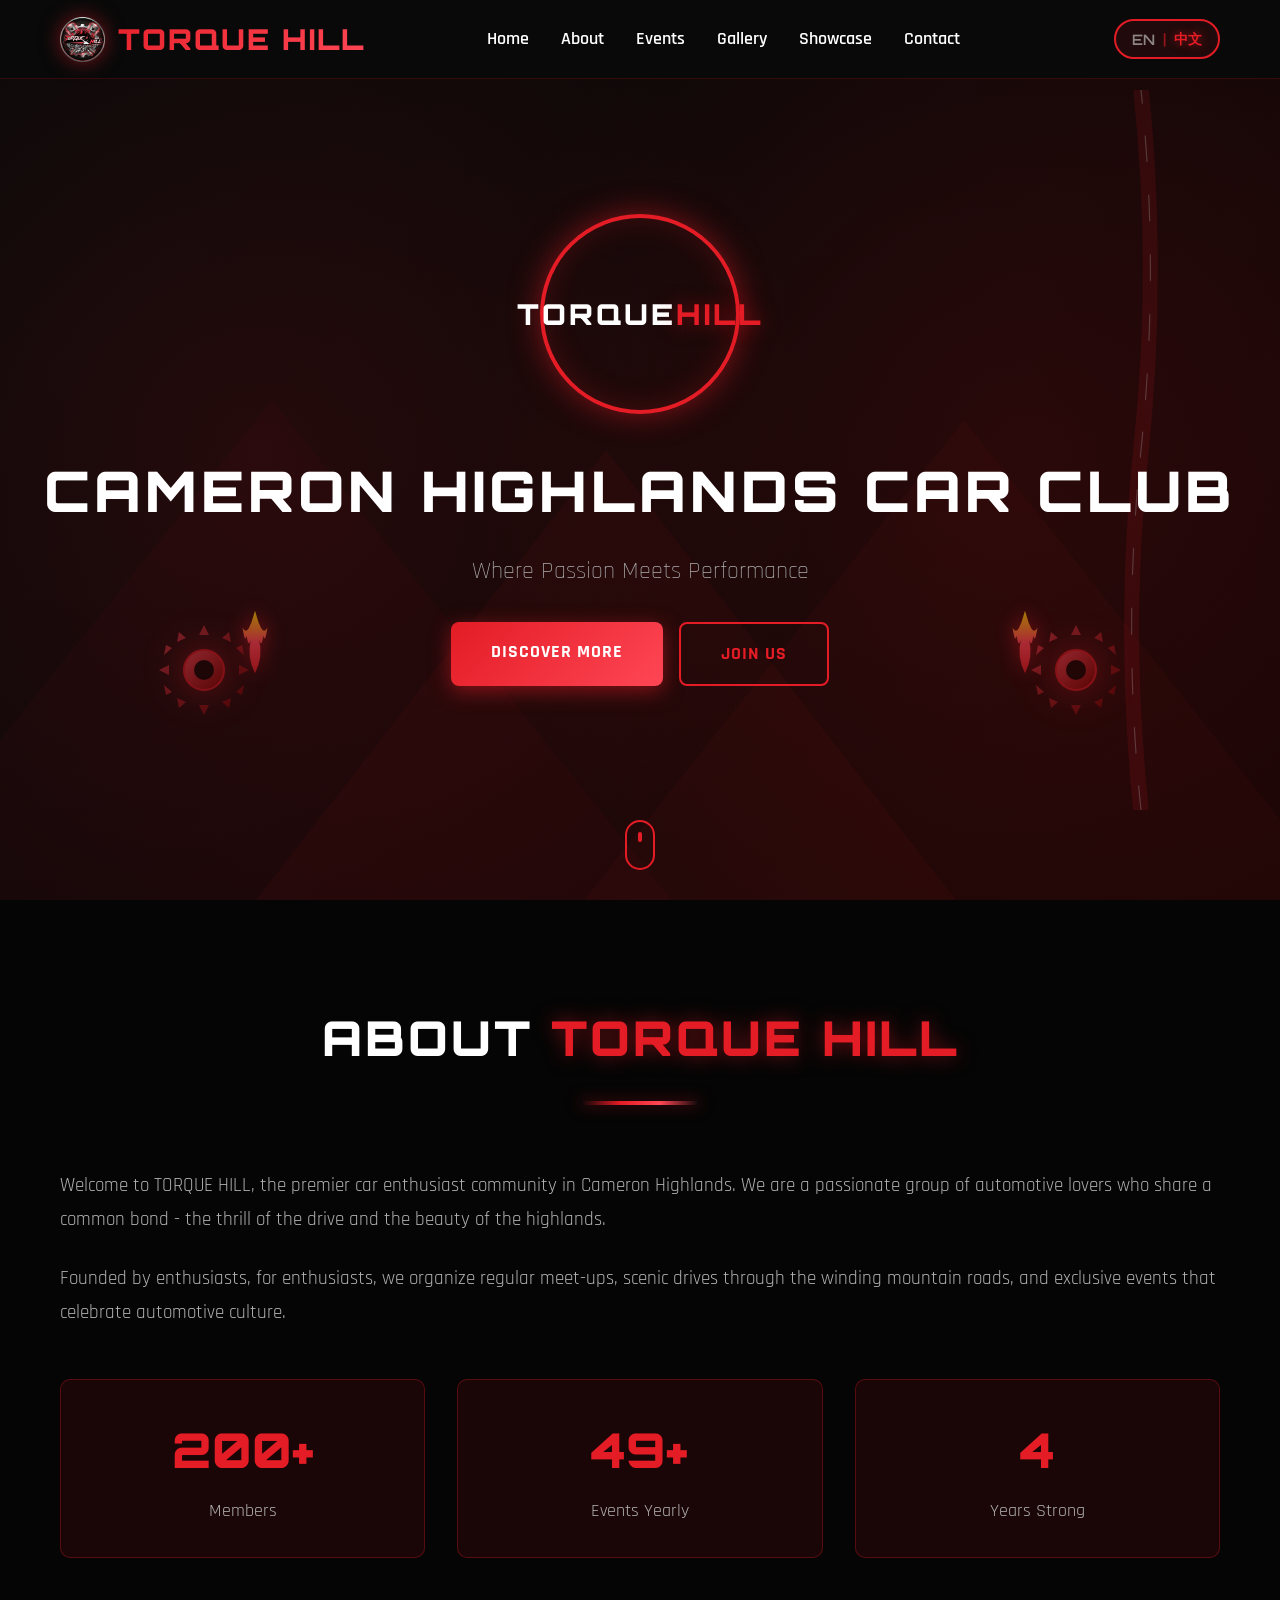
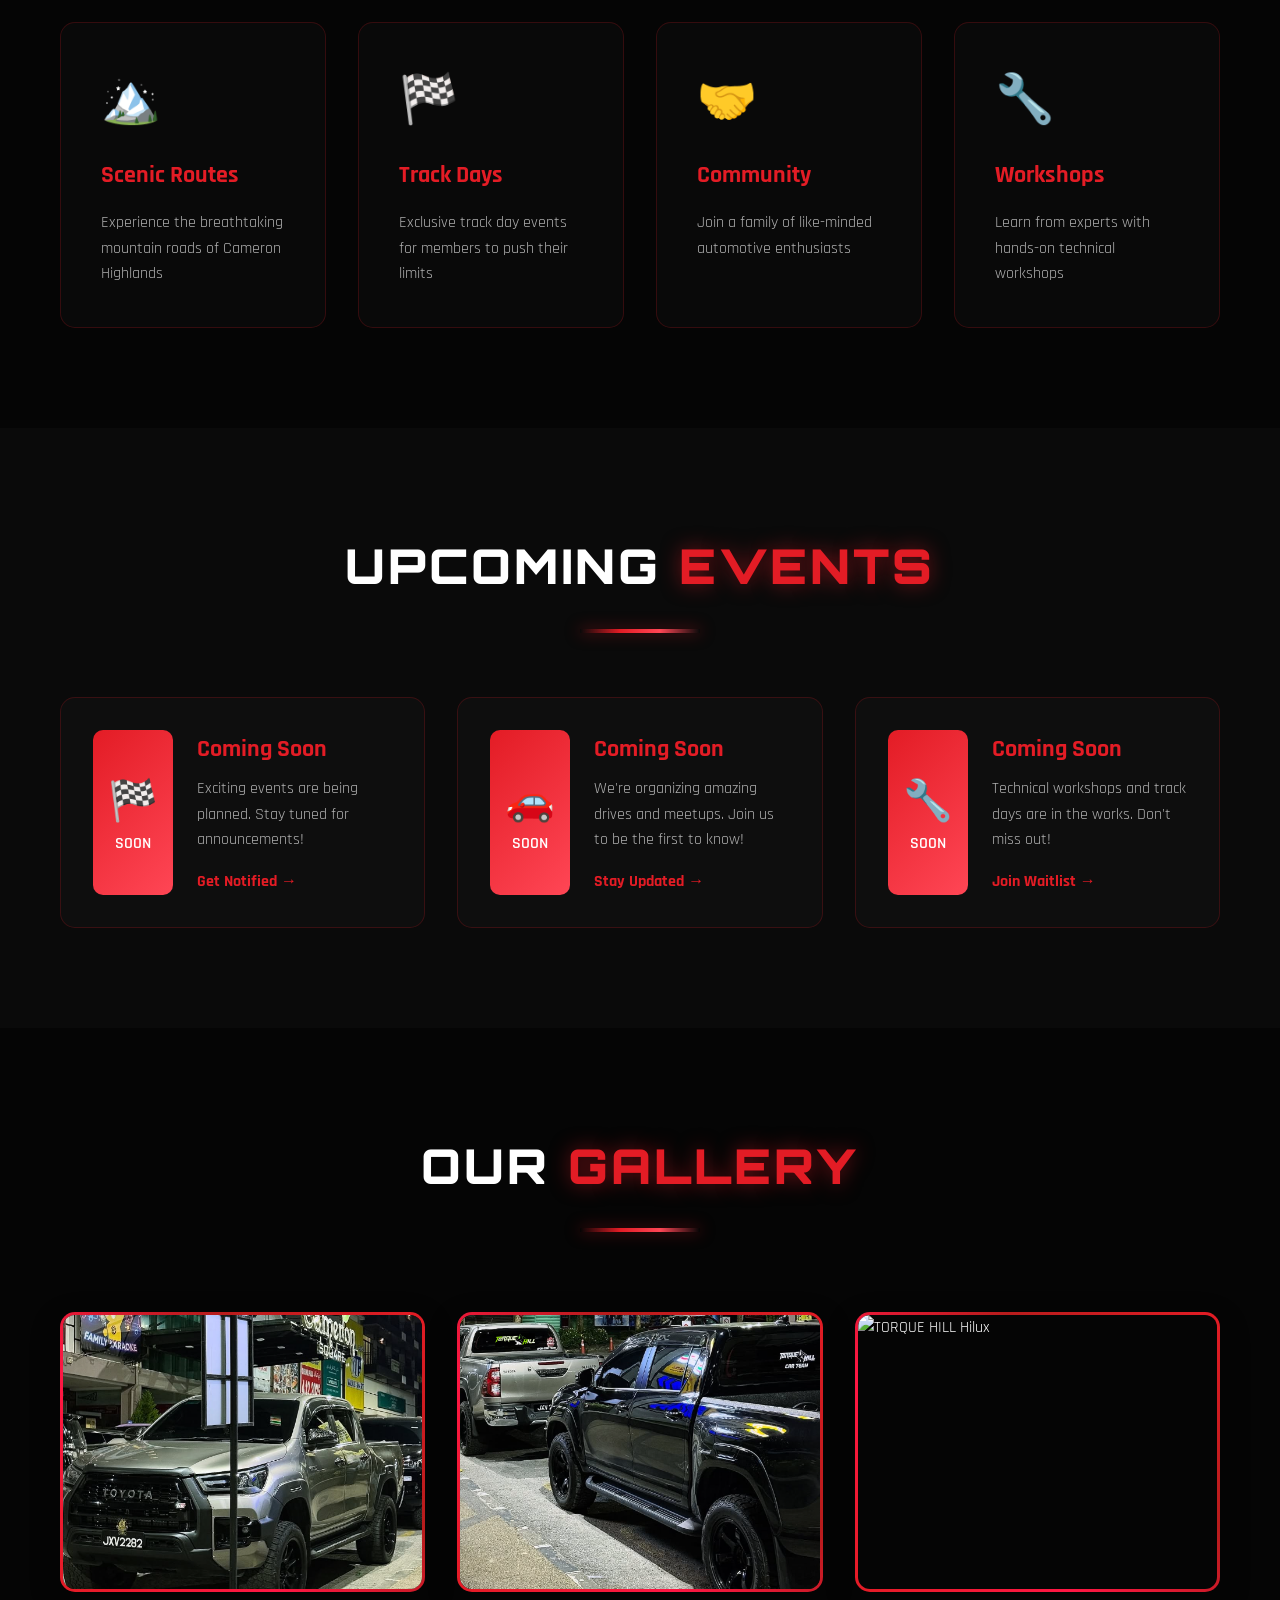
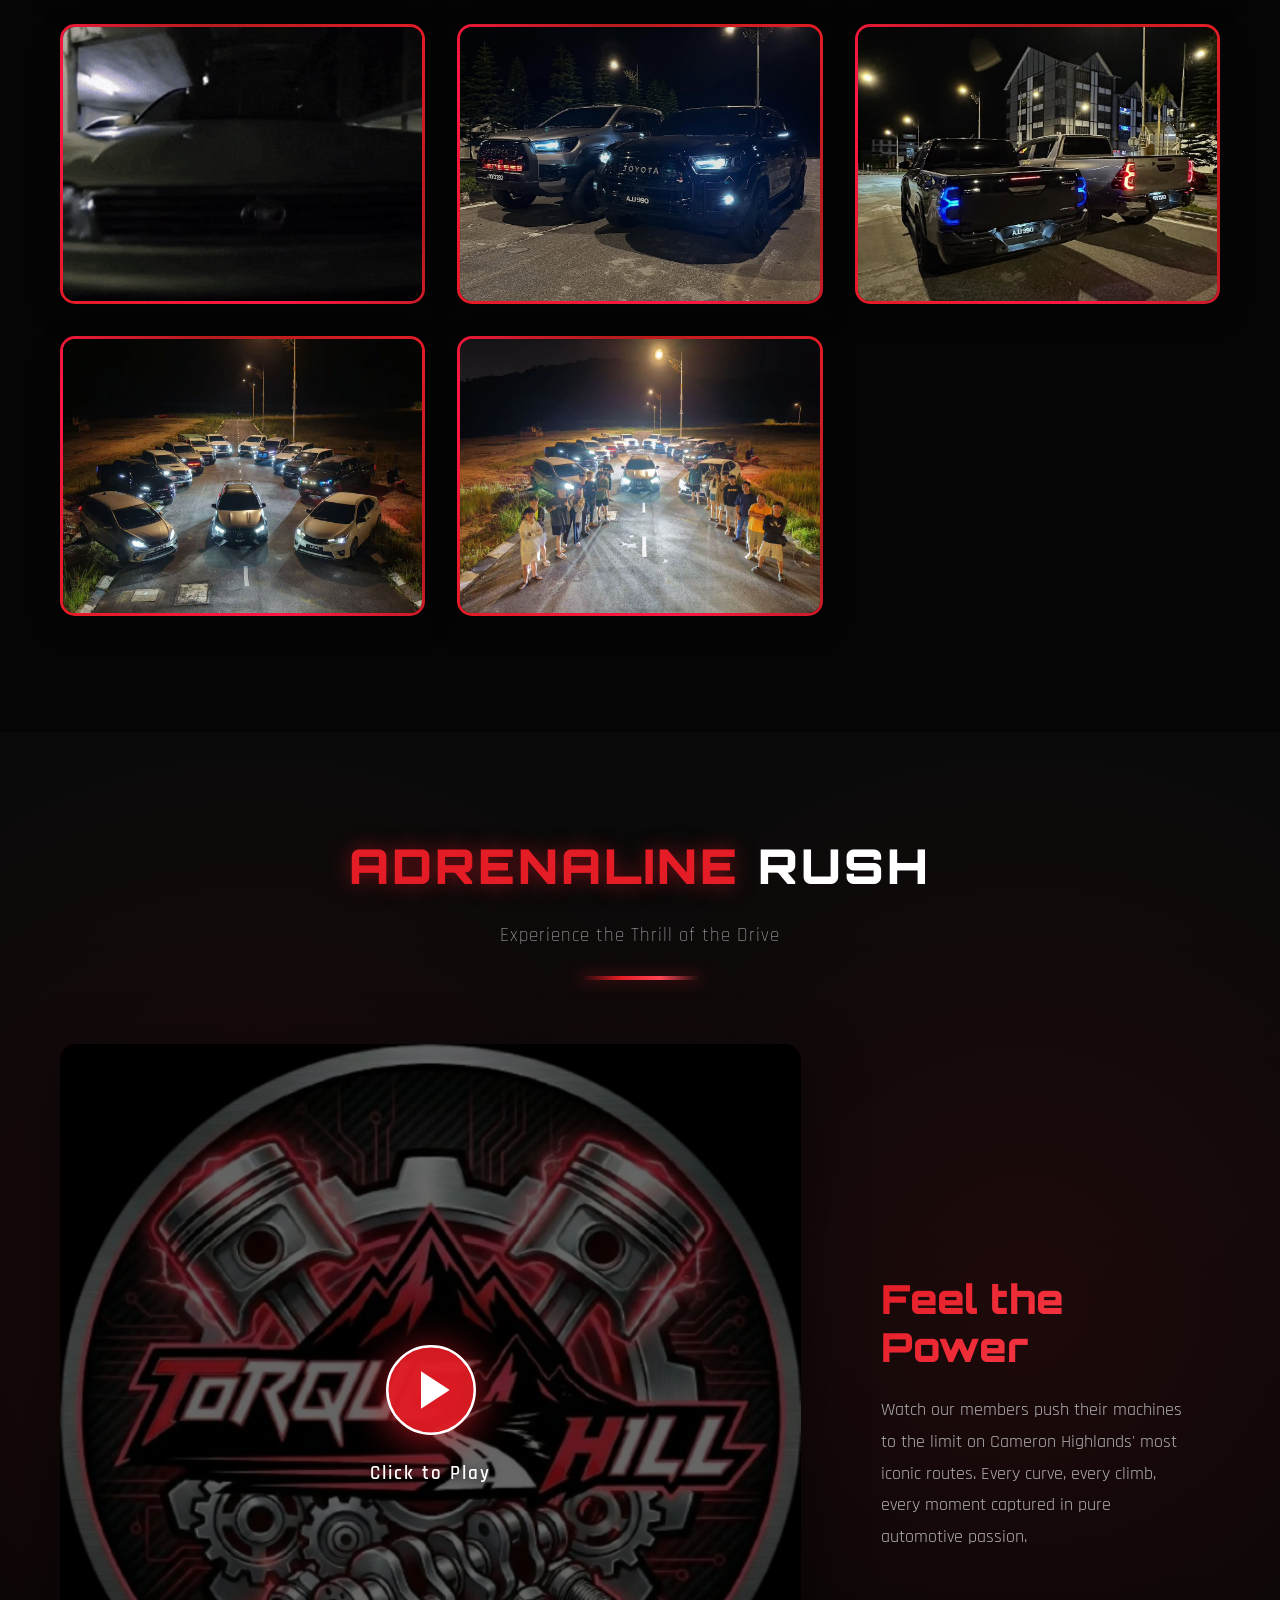
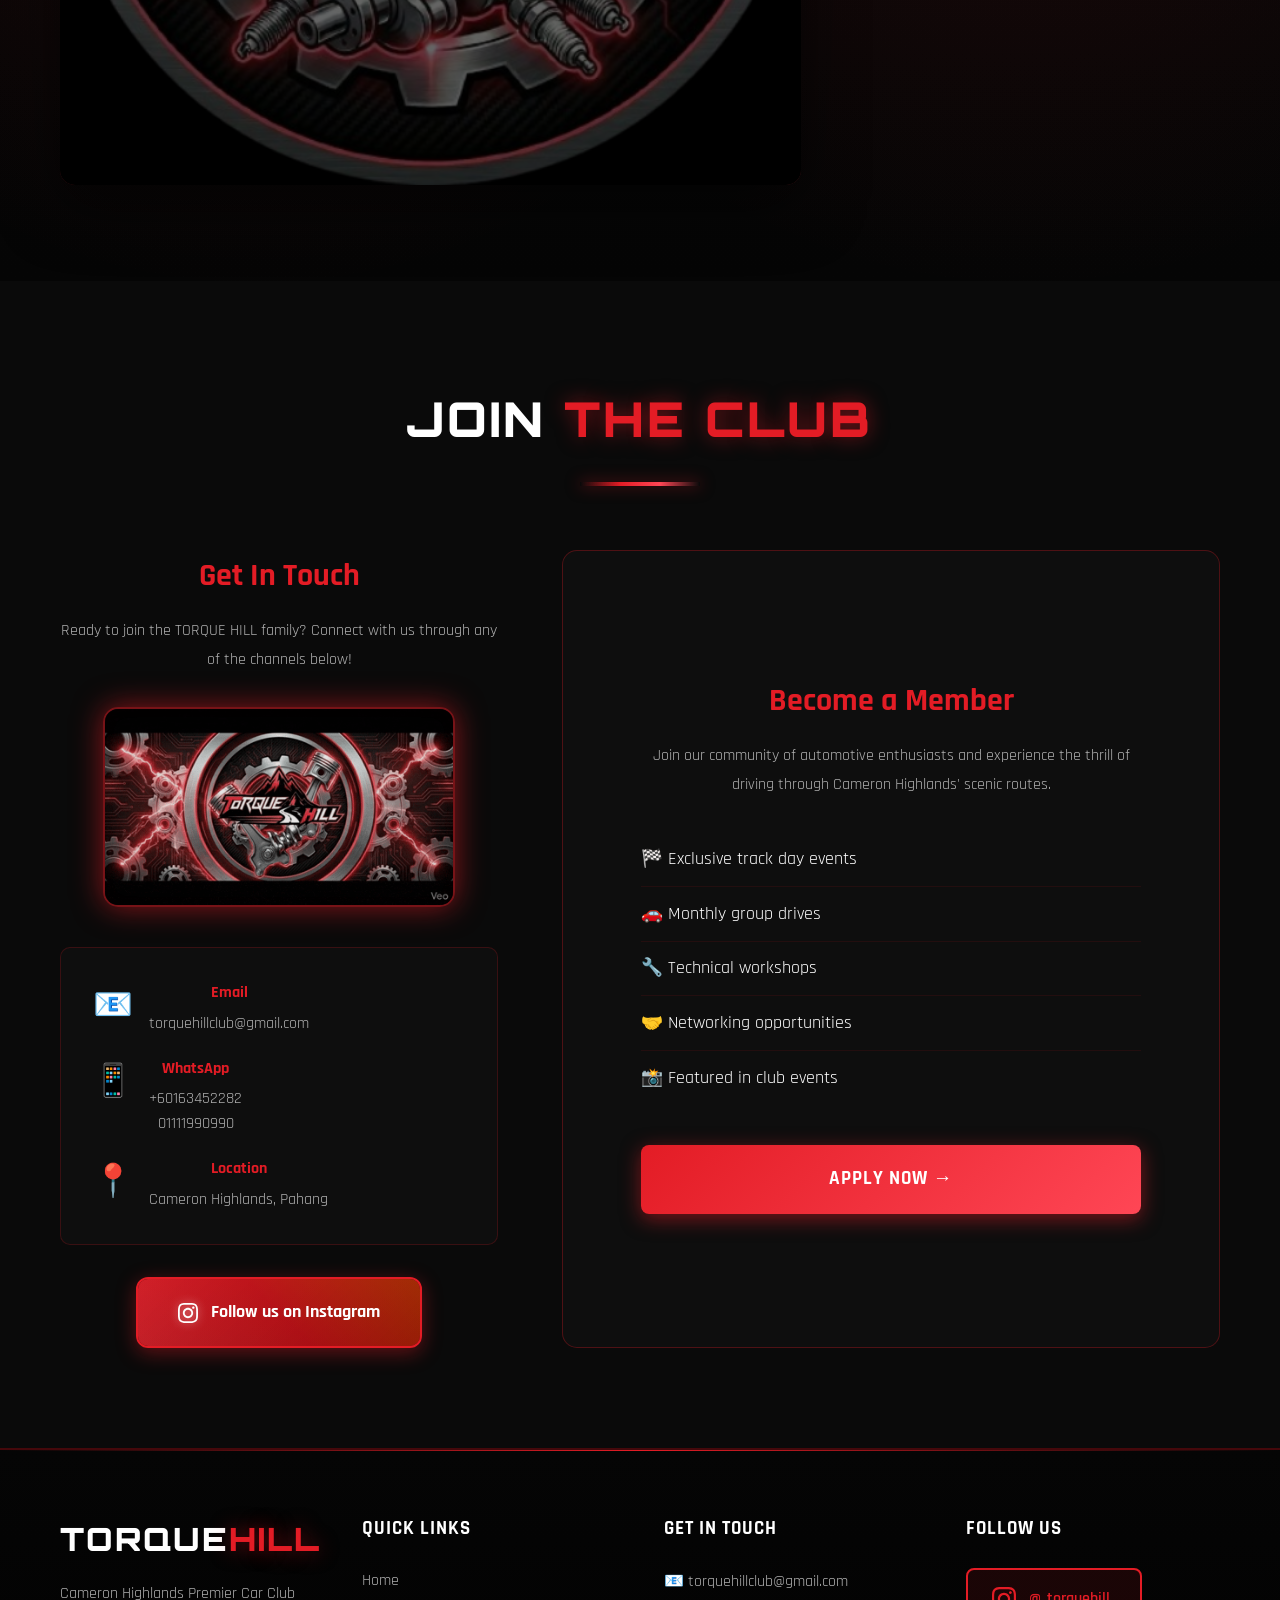
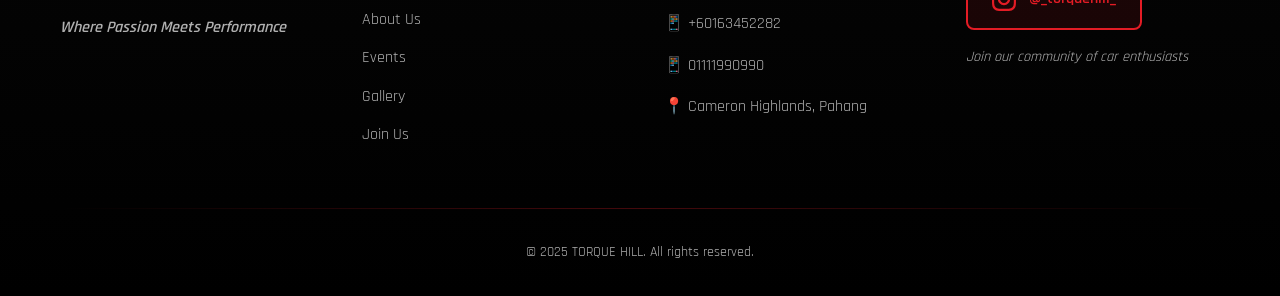
==== index.html @ 8b951102 "Add additional contact number 01111990990 to contact section and footer" ====
<!DOCTYPE html>
<html lang="en">
<head>
    <meta charset="UTF-8">
    <meta name="viewport" content="width=device-width, initial-scale=1.0">
    <title>TORQUE HILL - Cameron Highlands Car Club</title>
    <link rel="icon" type="image/svg+xml" href="favicon.svg">
    <link rel="stylesheet" href="styles.css">
    <link rel="preconnect" href="https://fonts.googleapis.com">
    <link rel="preconnect" href="https://fonts.gstatic.com" crossorigin>
    <link href="https://fonts.googleapis.com/css2?family=Orbitron:wght@400;700;900&family=Rajdhani:wght@300;400;600;700&display=swap" rel="stylesheet">
</head>
<body>
    <!-- Navigation -->
    <nav class="navbar">
        <div class="container">
            <div class="nav-brand">
                <img src="media/torque.png" alt="Torque Hill Logo" class="logo">
                <span>TORQUE HILL</span>
            </div>
            <ul class="nav-menu">
                <li><a href="#home" data-en="Home" data-zh="首页">Home</a></li>
                <li><a href="#about" data-en="About" data-zh="关于">About</a></li>
                <li><a href="#events" data-en="Events" data-zh="活动">Events</a></li>
                <li><a href="#gallery" data-en="Gallery" data-zh="画廊">Gallery</a></li>
                <li><a href="#showcase" data-en="Showcase" data-zh="展示">Showcase</a></li>
                <li><a href="#contact" data-en="Contact" data-zh="联系">Contact</a></li>
            </ul>
            <div class="nav-controls">
                <button class="language-toggle" id="langToggle" aria-label="Toggle Language">
                    <span class="lang-text">EN</span>
                    <span class="lang-separator">|</span>
                    <span class="lang-text active">中文</span>
                </button>
                <div class="hamburger">
                    <span></span>
                    <span></span>
                    <span></span>
                </div>
            </div>
        </div>
    </nav>

    <!-- Hero Section -->
    <section id="home" class="hero">
        <div class="hero-overlay"></div>
        
        <!-- Animated Mountains -->
        <div class="mountains">
            <div class="mountain mountain-1"></div>
            <div class="mountain mountain-2"></div>
            <div class="mountain mountain-3"></div>
        </div>
        
        <!-- Animated Road -->
        <div class="road-container">
            <svg class="road" viewBox="0 0 400 600" preserveAspectRatio="none">
                <path class="road-path" d="M 200 600 Q 150 450, 200 300 Q 250 150, 200 0" />
                <path class="road-line" d="M 200 600 Q 150 450, 200 300 Q 250 150, 200 0" />
            </svg>
        </div>
        
        
        <!-- Gear Animations - Realistic -->
        <div class="gear-left">
            <svg class="gear-svg" viewBox="0 0 100 100" xmlns="http://www.w3.org/2000/svg">
                <defs>
                    <linearGradient id="gearGrad" x1="0%" y1="0%" x2="100%" y2="100%">
                        <stop offset="0%" style="stop-color:#ff4655"/>
                        <stop offset="100%" style="stop-color:#8b0000"/>
                    </linearGradient>
                </defs>
                <g class="gear-rotate">
                    <!-- Gear teeth -->
                    <path d="M50,5 L55,15 L45,15 Z M75,12 L77,22 L68,18 Z M88,25 L90,35 L82,28 Z 
                             M95,50 L85,55 L85,45 Z M88,75 L82,72 L90,65 Z M75,88 L68,82 L77,78 Z 
                             M50,95 L45,85 L55,85 Z M25,88 L23,78 L32,82 Z M12,75 L10,65 L18,72 Z 
                             M5,50 L15,45 L15,55 Z M12,25 L18,28 L10,35 Z M25,12 L32,18 L23,22 Z" 
                          fill="url(#gearGrad)" opacity="0.8"/>
                    <!-- Center circle -->
                    <circle cx="50" cy="50" r="20" fill="url(#gearGrad)" stroke="#e31c25" stroke-width="2"/>
                    <circle cx="50" cy="50" r="10" fill="#1a0505"/>
                </g>
            </svg>
        </div>
        <div class="gear-right">
            <svg class="gear-svg" viewBox="0 0 100 100" xmlns="http://www.w3.org/2000/svg">
                <g class="gear-rotate-reverse">
                    <path d="M50,5 L55,15 L45,15 Z M75,12 L77,22 L68,18 Z M88,25 L90,35 L82,28 Z 
                             M95,50 L85,55 L85,45 Z M88,75 L82,72 L90,65 Z M75,88 L68,82 L77,78 Z 
                             M50,95 L45,85 L55,85 Z M25,88 L23,78 L32,82 Z M12,75 L10,65 L18,72 Z 
                             M5,50 L15,45 L15,55 Z M12,25 L18,28 L10,35 Z M25,12 L32,18 L23,22 Z" 
                          fill="url(#gearGrad)" opacity="0.8"/>
                    <circle cx="50" cy="50" r="20" fill="url(#gearGrad)" stroke="#e31c25" stroke-width="2"/>
                    <circle cx="50" cy="50" r="10" fill="#1a0505"/>
                </g>
            </svg>
        </div>
        
        <!-- Exhaust Flames -->
        <div class="exhaust-left">
            <svg class="flame-svg" viewBox="0 0 60 80" xmlns="http://www.w3.org/2000/svg">
                <defs>
                    <linearGradient id="flameGrad" x1="0%" y1="100%" x2="0%" y2="0%">
                        <stop offset="0%" style="stop-color:#e31c25"/>
                        <stop offset="50%" style="stop-color:#ff4655"/>
                        <stop offset="100%" style="stop-color:#ffd700"/>
                    </linearGradient>
                </defs>
                <path class="flame" d="M30,80 Q20,60 25,40 Q22,50 20,35 Q18,45 15,25 Q20,35 25,20 Q23,28 30,5 
                         Q37,28 35,20 Q40,35 45,25 Q42,45 40,35 Q38,50 35,40 Q40,60 30,80 Z" 
                      fill="url(#flameGrad)" opacity="0.8" filter="url(#glow)"/>
            </svg>
        </div>
        <div class="exhaust-right">
            <svg class="flame-svg" viewBox="0 0 60 80" xmlns="http://www.w3.org/2000/svg">
                <path class="flame" d="M30,80 Q20,60 25,40 Q22,50 20,35 Q18,45 15,25 Q20,35 25,20 Q23,28 30,5 
                         Q37,28 35,20 Q40,35 45,25 Q42,45 40,35 Q38,50 35,40 Q40,60 30,80 Z" 
                      fill="url(#flameGrad)" opacity="0.8" filter="url(#glow)"/>
            </svg>
        </div>
        
        <div class="hero-content">
            <div class="hero-logo">
                <div class="logo-circle">
                    <div class="logo-text">TORQUE<span class="highlight">HILL</span></div>
                </div>
            </div>
            <h1 class="hero-title" data-en="Cameron Highlands Car Club" data-zh="金马仑高原汽车俱乐部">Cameron Highlands Car Club</h1>
            <p class="hero-subtitle" data-en="Where Passion Meets Performance" data-zh="激情与性能的完美结合">Where Passion Meets Performance</p>
            <div class="hero-buttons">
                <a href="#about" class="btn btn-primary" data-en="Discover More" data-zh="了解更多">Discover More</a>
                <a href="https://docs.google.com/forms/d/e/1FAIpQLScpekSsdllzJqrwIO35U0nBePTTWSd5483W23tGuI9l2rQrhQ/viewform?usp=dialog" target="_blank" class="btn btn-secondary" data-en="Join Us" data-zh="加入我们">Join Us</a>
            </div>
        </div>
        <div class="scroll-indicator">
            <div class="mouse"></div>
        </div>
    </section>

    <!-- About Section -->
    <section id="about" class="about">
        <div class="container">
            <div class="section-header">
                <h2 class="section-title" data-en="About TORQUE HILL" data-zh="关于 TORQUE HILL"><span data-en="About " data-zh="关于 ">About </span><span class="highlight">TORQUE HILL</span></h2>
                <div class="title-underline"></div>
            </div>
            <div class="about-content">
                <div class="about-text">
                    <p data-en="Welcome to TORQUE HILL, the premier car enthusiast community in Cameron Highlands. We are a passionate group of automotive lovers who share a common bond - the thrill of the drive and the beauty of the highlands." data-zh="欢迎来到 TORQUE HILL，金马仑高原首屈一指的汽车爱好者社区。我们是一群充满热情的汽车爱好者，共同的纽带是驾驶的刺激和高原的美丽。">Welcome to TORQUE HILL, the premier car enthusiast community in Cameron Highlands. We are a passionate group of automotive lovers who share a common bond - the thrill of the drive and the beauty of the highlands.</p>
                    <p data-en="Founded by enthusiasts, for enthusiasts, we organize regular meet-ups, scenic drives through the winding mountain roads, and exclusive events that celebrate automotive culture." data-zh="由爱好者创立，为爱好者服务，我们定期组织聚会、风景优美的山路驾驶，以及庆祝汽车文化的独家活动。">Founded by enthusiasts, for enthusiasts, we organize regular meet-ups, scenic drives through the winding mountain roads, and exclusive events that celebrate automotive culture.</p>
                    <div class="stats">
                        <div class="stat-item">
                            <div class="stat-number">200+</div>
                            <div class="stat-label" data-en="Members" data-zh="会员">Members</div>
                        </div>
                        <div class="stat-item">
                            <div class="stat-number">50+</div>
                            <div class="stat-label" data-en="Events Yearly" data-zh="年度活动">Events Yearly</div>
                        </div>
                        <div class="stat-item">
                            <div class="stat-number">5</div>
                            <div class="stat-label" data-en="Years Strong" data-zh="五年辉煌">Years Strong</div>
                        </div>
                    </div>
                </div>
                <div class="about-features">
                    <div class="feature-card">
                        <div class="feature-icon">🏔️</div>
                        <h3 data-en="Scenic Routes" data-zh="风景路线">Scenic Routes</h3>
                        <p data-en="Experience the breathtaking mountain roads of Cameron Highlands" data-zh="体验金马仑高原令人惊叹的山路">Experience the breathtaking mountain roads of Cameron Highlands</p>
                    </div>
                    <div class="feature-card">
                        <div class="feature-icon">🏁</div>
                        <h3 data-en="Track Days" data-zh="赛道日">Track Days</h3>
                        <p data-en="Exclusive track day events for members to push their limits" data-zh="会员专属赛道日活动，挑战极限">Exclusive track day events for members to push their limits</p>
                    </div>
                    <div class="feature-card">
                        <div class="feature-icon">🤝</div>
                        <h3 data-en="Community" data-zh="社区">Community</h3>
                        <p data-en="Join a family of like-minded automotive enthusiasts" data-zh="加入志同道合的汽车爱好者大家庭">Join a family of like-minded automotive enthusiasts</p>
                    </div>
                    <div class="feature-card">
                        <div class="feature-icon">🔧</div>
                        <h3 data-en="Workshops" data-zh="工作坊">Workshops</h3>
                        <p data-en="Learn from experts with hands-on technical workshops" data-zh="向专家学习，参加实践技术工作坊">Learn from experts with hands-on technical workshops</p>
                    </div>
                </div>
            </div>
        </div>
    </section>

    <!-- Events Section -->
    <section id="events" class="events">
        <div class="container">
            <div class="section-header">
                <h2 class="section-title" data-en="Upcoming Events" data-zh="即将举办的活动"><span data-en="Upcoming " data-zh="即将举办的">Upcoming </span><span class="highlight" data-en="Events" data-zh="活动">Events</span></h2>
                <div class="title-underline"></div>
            </div>
            <div class="events-grid">
                <div class="event-card">
                    <div class="event-date">
                        <span class="date-day">🏁</span>
                        <span class="date-month" data-en="SOON" data-zh="即将">SOON</span>
                    </div>
                    <div class="event-content">
                        <h3 data-en="Coming Soon" data-zh="即将推出">Coming Soon</h3>
                        <p data-en="Exciting events are being planned. Stay tuned for announcements!" data-zh="精彩活动正在策划中。敬请期待公告！">Exciting events are being planned. Stay tuned for announcements!</p>
                        <a href="#contact" class="event-link" data-en="Get Notified →" data-zh="获取通知 →">Get Notified →</a>
                    </div>
                </div>
                <div class="event-card">
                    <div class="event-date">
                        <span class="date-day">🚗</span>
                        <span class="date-month" data-en="SOON" data-zh="即将">SOON</span>
                    </div>
                    <div class="event-content">
                        <h3 data-en="Coming Soon" data-zh="即将推出">Coming Soon</h3>
                        <p data-en="We're organizing amazing drives and meetups. Join us to be the first to know!" data-zh="我们正在组织精彩的驾驶和聚会活动。加入我们，第一时间了解！">We're organizing amazing drives and meetups. Join us to be the first to know!</p>
                        <a href="#contact" class="event-link" data-en="Stay Updated →" data-zh="保持更新 →">Stay Updated →</a>
                    </div>
                </div>
                <div class="event-card">
                    <div class="event-date">
                        <span class="date-day">🔧</span>
                        <span class="date-month" data-en="SOON" data-zh="即将">SOON</span>
                    </div>
                    <div class="event-content">
                        <h3 data-en="Coming Soon" data-zh="即将推出">Coming Soon</h3>
                        <p data-en="Technical workshops and track days are in the works. Don't miss out!" data-zh="技术工作坊和赛道日活动正在筹备中。不要错过！">Technical workshops and track days are in the works. Don't miss out!</p>
                        <a href="#contact" class="event-link" data-en="Join Waitlist →" data-zh="加入等候名单 →">Join Waitlist →</a>
                    </div>
                </div>
            </div>
        </div>
    </section>

    <!-- Gallery Section -->
    <section id="gallery" class="gallery">
        <div class="container">
            <div class="section-header">
                <h2 class="section-title" data-en="Our Gallery" data-zh="我们的画廊"><span data-en="Our " data-zh="我们的">Our </span><span class="highlight" data-en="Gallery" data-zh="画廊">Gallery</span></h2>
                <div class="title-underline"></div>
            </div>
            <div class="gallery-grid">
                <div class="gallery-item">
                    <img src="media/2.png" alt="TORQUE HILL Group Drive" class="gallery-image">
                </div>
                <div class="gallery-item">
                    <img src="media/3.png" alt="TORQUE HILL Track Day" class="gallery-image">
                </div>
                <div class="gallery-item">
                    <img src="media/hilux.gif" alt="TORQUE HILL Hilux" class="gallery-image">
                </div>
                <div class="gallery-item">
                    <img src="media/ae101.gif" alt="TORQUE HILL AE101" class="gallery-image">
                </div>
                <div class="gallery-item">
                    <img src="media/4.jpg" alt="TORQUE HILL Car Meet" class="gallery-image">
                </div>
                <div class="gallery-item">
                    <img src="media/5.jpg" alt="TORQUE HILL Drive" class="gallery-image">
                </div>
                <div class="gallery-item">
                    <img src="media/10.jpeg" alt="TORQUE HILL Event" class="gallery-image">
                </div>
                <div class="gallery-item">
                    <img src="media/11.jpeg" alt="TORQUE HILL Gathering" class="gallery-image">
                </div>
            </div>
        </div>
    </section>

    <!-- Video Showcase Section -->
    <section id="showcase" class="video-showcase">
        <div class="container">
            <div class="section-header">
                <h2 class="section-title" data-en="Adrenaline Rush" data-zh="肾上腺素飙升"><span class="highlight" data-en="Adrenaline " data-zh="肾上腺素">Adrenaline </span><span data-en="Rush" data-zh="飙升">Rush</span></h2>
                <p class="section-subtitle" data-en="Experience the Thrill of the Drive" data-zh="体验驾驶的刺激">Experience the Thrill of the Drive</p>
                <div class="title-underline"></div>
            </div>
            <div class="video-container">
                <div class="video-wrapper">
                    <video id="showcaseVideo" class="showcase-video" poster="media/torque.png">
                        <source src="media/video.mp4" type="video/mp4">
                        <p data-en="Your browser does not support the video tag." data-zh="您的浏览器不支持视频标签。">Your browser does not support the video tag.</p>
                    </video>
                    <div class="video-overlay" id="videoOverlay">
                        <button class="play-button" id="playButton" aria-label="Play video">
                            <svg class="play-icon" viewBox="0 0 80 80">
                                <circle cx="40" cy="40" r="35" fill="rgba(227, 28, 37, 0.9)" stroke="#fff" stroke-width="2"/>
                                <polygon points="32,25 32,55 55,40" fill="#fff"/>
                            </svg>
                        </button>
                        <p class="video-cta" data-en="Click to Play" data-zh="点击播放">Click to Play</p>
                    </div>
                    <div class="video-controls" id="videoControls">
                        <button class="control-btn" id="pauseBtn" aria-label="Pause">
                            <svg viewBox="0 0 24 24" width="24" height="24">
                                <rect x="6" y="4" width="4" height="16" fill="currentColor"/>
                                <rect x="14" y="4" width="4" height="16" fill="currentColor"/>
                            </svg>
                        </button>
                        <div class="progress-bar" id="progressBar">
                            <div class="progress-filled" id="progressFilled"></div>
                        </div>
                        <button class="control-btn" id="fullscreenBtn" aria-label="Fullscreen">
                            <svg viewBox="0 0 24 24" width="24" height="24">
                                <path d="M7 14H5v5h5v-2H7v-3zm-2-4h2V7h3V5H5v5zm12 7h-3v2h5v-5h-2v3zM14 5v2h3v3h2V5h-5z" fill="currentColor"/>
                            </svg>
                        </button>
                    </div>
                </div>
                <div class="video-info">
                    <h3 data-en="Feel the Power" data-zh="感受力量">Feel the Power</h3>
                    <p data-en="Watch our members push their machines to the limit on Cameron Highlands' most iconic routes. Every curve, every climb, every moment captured in pure automotive passion." data-zh="观看我们的会员在金马仑高原最具标志性的路线上将他们的机器推向极限。每一个弯道、每一次爬升、每一个瞬间都充满了纯粹的汽车激情。">Watch our members push their machines to the limit on Cameron Highlands' most iconic routes. Every curve, every climb, every moment captured in pure automotive passion.</p>
                </div>
            </div>
        </div>
    </section>

    <!-- Contact Section -->
    <section id="contact" class="contact">
        <div class="container">
            <div class="section-header">
                <h2 class="section-title" data-en="Join The Club" data-zh="加入俱乐部"><span data-en="Join " data-zh="加入">Join </span><span class="highlight" data-en="The Club" data-zh="俱乐部">The Club</span></h2>
                <div class="title-underline"></div>
            </div>
            <div class="contact-content">
                <div class="contact-info">
                    <h3 data-en="Get In Touch" data-zh="联系我们">Get In Touch</h3>
                    <p class="contact-intro" data-en="Ready to join the TORQUE HILL family? Connect with us through any of the channels below!" data-zh="准备加入 TORQUE HILL 大家庭？通过以下任何渠道与我们联系！">Ready to join the TORQUE HILL family? Connect with us through any of the channels below!</p>
                    
                    <!-- Animated GIF Container -->
                    <div class="gif-container">
                        <img src="media/1.gif" alt="TORQUE HILL Animation" class="hero-gif">
                    </div>
                    
                    <div class="contact-details">
                        <div class="contact-item">
                            <span class="contact-icon">📧</span>
                            <div>
                                <strong data-en="Email" data-zh="电子邮件">Email</strong>
                                <p>torquehillclub@gmail.com</p>
                            </div>
                        </div>
                        <div class="contact-item">
                            <span class="contact-icon">📱</span>
                            <div>
                                <strong data-en="WhatsApp" data-zh="WhatsApp">WhatsApp</strong>
                                <p>+60163452282</p>
                                <p>01111990990</p>
                            </div>
                        </div>
                        <div class="contact-item">
                            <span class="contact-icon">📍</span>
                            <div>
                                <strong data-en="Location" data-zh="地点">Location</strong>
                                <p data-en="Cameron Highlands, Pahang" data-zh="彭亨州金马仑高原">Cameron Highlands, Pahang</p>
                            </div>
                        </div>
                    </div>
                    
                    <div class="social-links">
                        <a href="https://www.instagram.com/_torquehill_?igsh=MWhjZW42Z3lqbDQ1aw==" target="_blank" class="social-link">
                            <svg width="20" height="20" viewBox="0 0 24 24" fill="currentColor">
                                <path d="M12 2.163c3.204 0 3.584.012 4.85.07 3.252.148 4.771 1.691 4.919 4.919.058 1.265.069 1.645.069 4.849 0 3.205-.012 3.584-.069 4.849-.149 3.225-1.664 4.771-4.919 4.919-1.266.058-1.644.07-4.85.07-3.204 0-3.584-.012-4.849-.07-3.26-.149-4.771-1.699-4.919-4.92-.058-1.265-.07-1.644-.07-4.849 0-3.204.013-3.583.07-4.849.149-3.227 1.664-4.771 4.919-4.919 1.266-.057 1.645-.069 4.849-.069zm0-2.163c-3.259 0-3.667.014-4.947.072-4.358.2-6.78 2.618-6.98 6.98-.059 1.281-.073 1.689-.073 4.948 0 3.259.014 3.668.072 4.948.2 4.358 2.618 6.78 6.98 6.98 1.281.058 1.689.072 4.948.072 3.259 0 3.668-.014 4.948-.072 4.354-.2 6.782-2.618 6.979-6.98.059-1.28.073-1.689.073-4.948 0-3.259-.014-3.667-.072-4.947-.196-4.354-2.617-6.78-6.979-6.98-1.281-.059-1.69-.073-4.949-.073zm0 5.838c-3.403 0-6.162 2.759-6.162 6.162s2.759 6.163 6.162 6.163 6.162-2.759 6.162-6.163c0-3.403-2.759-6.162-6.162-6.162zm0 10.162c-2.209 0-4-1.79-4-4 0-2.209 1.791-4 4-4s4 1.791 4 4c0 2.21-1.791 4-4 4zm6.406-11.845c-.796 0-1.441.645-1.441 1.44s.645 1.44 1.441 1.44c.795 0 1.439-.645 1.439-1.44s-.644-1.44-1.439-1.44z"/>
                            </svg>
                            <span data-en="Follow us on Instagram" data-zh="在 Instagram 上关注我们">Follow us on Instagram</span>
                        </a>
                    </div>
                </div>
                <div class="join-form-section">
                    <div class="join-content">
                        <h3 data-en="Become a Member" data-zh="成为会员">Become a Member</h3>
                        <p data-en="Join our community of automotive enthusiasts and experience the thrill of driving through Cameron Highlands' scenic routes." data-zh="加入我们的汽车爱好者社区，体验在金马仑高原风景路线上驾驶的刺激。">Join our community of automotive enthusiasts and experience the thrill of driving through Cameron Highlands' scenic routes.</p>
                        <ul class="benefits-list">
                            <li data-en="🏁 Exclusive track day events" data-zh="🏁 专属赛道日活动">🏁 Exclusive track day events</li>
                            <li data-en="🚗 Monthly group drives" data-zh="🚗 每月集体驾驶">🚗 Monthly group drives</li>
                            <li data-en="🔧 Technical workshops" data-zh="🔧 技术工作坊">🔧 Technical workshops</li>
                            <li data-en="🤝 Networking opportunities" data-zh="🤝 交流机会">🤝 Networking opportunities</li>
                            <li data-en="📸 Featured in club events" data-zh="📸 在俱乐部活动中展示">📸 Featured in club events</li>
                        </ul>
                        <a href="https://docs.google.com/forms/d/e/1FAIpQLScpekSsdllzJqrwIO35U0nBePTTWSd5483W23tGuI9l2rQrhQ/viewform?usp=dialog" target="_blank" class="btn btn-primary btn-full join-btn" data-en="Apply Now →" data-zh="立即申请 →">
                            Apply Now →
                        </a>
                    </div>
                </div>
            </div>
        </div>
    </section>

    <!-- Footer -->
    <footer class="footer">
        <div class="container">
            <div class="footer-grid">
                <div class="footer-brand">
                    <h3 class="footer-logo">TORQUE<span class="highlight">HILL</span></h3>
                    <p data-en="Cameron Highlands Premier Car Club" data-zh="金马仑高原首屈一指的汽车俱乐部">Cameron Highlands Premier Car Club</p>
                    <p class="footer-tagline" data-en="Where Passion Meets Performance" data-zh="激情与性能的完美结合">Where Passion Meets Performance</p>
                </div>
                <div class="footer-links">
                    <h4 data-en="Quick Links" data-zh="快速链接">Quick Links</h4>
                    <ul>
                        <li><a href="#home" data-en="Home" data-zh="首页">Home</a></li>
                        <li><a href="#about" data-en="About Us" data-zh="关于我们">About Us</a></li>
                        <li><a href="#events" data-en="Events" data-zh="活动">Events</a></li>
                        <li><a href="#gallery" data-en="Gallery" data-zh="画廊">Gallery</a></li>
                        <li><a href="#contact" data-en="Join Us" data-zh="加入我们">Join Us</a></li>
                    </ul>
                </div>
                <div class="footer-contact">
                    <h4 data-en="Get In Touch" data-zh="联系我们">Get In Touch</h4>
                    <ul>
                        <li>📧 torquehillclub@gmail.com</li>
                        <li>📱 +60163452282</li>
                        <li>📱 01111990990</li>
                        <li data-en="📍 Cameron Highlands, Pahang" data-zh="📍 彭亨州金马仑高原">📍 Cameron Highlands, Pahang</li>
                    </ul>
                </div>
                <div class="footer-social">
                    <h4 data-en="Follow Us" data-zh="关注我们">Follow Us</h4>
                    <a href="https://www.instagram.com/_torquehill_?igsh=MWhjZW42Z3lqbDQ1aw==" target="_blank" class="footer-social-btn">
                        <svg width="24" height="24" viewBox="0 0 24 24" fill="currentColor">
                            <path d="M12 2.163c3.204 0 3.584.012 4.85.07 3.252.148 4.771 1.691 4.919 4.919.058 1.265.069 1.645.069 4.849 0 3.205-.012 3.584-.069 4.849-.149 3.225-1.664 4.771-4.919 4.919-1.266.058-1.644.07-4.85.07-3.204 0-3.584-.012-4.849-.07-3.26-.149-4.771-1.699-4.919-4.92-.058-1.265-.07-1.644-.07-4.849 0-3.204.013-3.583.07-4.849.149-3.227 1.664-4.771 4.919-4.919 1.266-.057 1.645-.069 4.849-.069zm0-2.163c-3.259 0-3.667.014-4.947.072-4.358.2-6.78 2.618-6.98 6.98-.059 1.281-.073 1.689-.073 4.948 0 3.259.014 3.668.072 4.948.2 4.358 2.618 6.78 6.98 6.98 1.281.058 1.689.072 4.948.072 3.259 0 3.668-.014 4.948-.072 4.354-.2 6.782-2.618 6.979-6.98.059-1.28.073-1.689.073-4.948 0-3.259-.014-3.667-.072-4.947-.196-4.354-2.617-6.78-6.979-6.98-1.281-.059-1.69-.073-4.949-.073zm0 5.838c-3.403 0-6.162 2.759-6.162 6.162s2.759 6.163 6.162 6.163 6.162-2.759 6.162-6.163c0-3.403-2.759-6.162-6.162-6.162zm0 10.162c-2.209 0-4-1.79-4-4 0-2.209 1.791-4 4-4s4 1.791 4 4c0 2.21-1.791 4-4 4zm6.406-11.845c-.796 0-1.441.645-1.441 1.44s.645 1.44 1.441 1.44c.795 0 1.439-.645 1.439-1.44s-.644-1.44-1.439-1.44z"/>
                        </svg>
                        @_torquehill_
                    </a>
                    <p class="footer-follow" data-en="Join our community of car enthusiasts" data-zh="加入我们的汽车爱好者社区">Join our community of car enthusiasts</p>
                </div>
            </div>
            <div class="footer-bottom">
                <div class="footer-line"></div>
                <p class="footer-copyright" data-en="&copy; 2025 TORQUE HILL. All rights reserved." data-zh="&copy; 2025 TORQUE HILL. 版权所有">&copy; 2025 TORQUE HILL. All rights reserved.</p>
            </div>
        </div>
    </footer>

    <script src="script.js"></script>
</body>
</html>
---- styles.css ----
* {
    margin: 0;
    padding: 0;
    box-sizing: border-box;
    -webkit-tap-highlight-color: transparent;
}

:root {
    --primary-color: #e31c25;
    --secondary-color: #ff4655;
    --dark-bg: #0a0a0a;
    --darker-bg: #050505;
    --light-text: #ffffff;
    --gray-text: #b0b0b0;
    --accent-glow: rgba(227, 28, 37, 0.5);
}

html {
    scroll-behavior: smooth;
    -webkit-text-size-adjust: 100%;
    -webkit-font-smoothing: antialiased;
    -moz-osx-font-smoothing: grayscale;
}

body {
    font-family: 'Rajdhani', sans-serif;
    background-color: var(--dark-bg);
    color: var(--light-text);
    line-height: 1.6;
    overflow-x: hidden;
    position: relative;
    width: 100%;
    min-height: 100vh;
    -webkit-overflow-scrolling: touch;
}

.container {
    max-width: 1200px;
    margin: 0 auto;
    padding: 0 20px;
    width: 100%;
}

/* Navigation */
.navbar {
    position: fixed;
    -webkit-backdrop-filter: blur(10px);
    top: 0;
    width: 100%;
    background: rgba(10, 10, 10, 0.95);
    backdrop-filter: blur(10px);
    z-index: 1000;
    padding: 1rem 0;
    border-bottom: 1px solid rgba(227, 28, 37, 0.2);
}

.navbar .container {
    display: flex;
    justify-content: space-between;
    align-items: center;
    position: relative;
}

.nav-brand {
    display: flex;
    align-items: center;
    gap: 0.8rem;
    font-family: 'Orbitron', sans-serif;
    font-size: 1.8rem;
    font-weight: 900;
    background: linear-gradient(135deg, var(--primary-color), var(--secondary-color));
    -webkit-background-clip: text;
    -webkit-text-fill-color: transparent;
    background-clip: text;
    letter-spacing: 2px;
}

.nav-brand .logo {
    height: 45px;
    width: auto;
    filter: drop-shadow(0 0 10px rgba(227, 28, 37, 0.5));
    transition: transform 0.3s ease;
}

.nav-brand .logo:hover {
    transform: scale(1.1) rotate(5deg);
    filter: drop-shadow(0 0 15px rgba(227, 28, 37, 0.8));
}

.nav-menu {
    display: flex;
    list-style: none;
    gap: 2rem;
}

.nav-menu a {
    color: var(--light-text);
    text-decoration: none;
    font-weight: 600;
    font-size: 1.1rem;
    transition: all 0.3s ease;
    position: relative;
}

.nav-menu a::after {
    content: '';
    position: absolute;
    bottom: -5px;
    left: 0;
    width: 0;
    height: 2px;
    background: var(--primary-color);
    transition: width 0.3s ease;
}

.nav-menu a:hover::after {
    width: 100%;
}

.nav-controls {
    display: flex;
    align-items: center;
    gap: 1rem;
}

.hamburger {
    display: none;
    flex-direction: column;
    cursor: pointer;
    gap: 5px;
    padding: 10px;
    background: transparent;
    border: none;
    z-index: 1001;
    position: relative;
    min-width: 44px;
    min-height: 44px;
    justify-content: center;
    align-items: center;
}

.hamburger span {
    width: 25px;
    height: 3px;
    background: var(--primary-color);
    transition: all 0.3s ease;
    display: block;
}

.hamburger.active span:nth-child(1) {
    transform: rotate(45deg) translate(8px, 8px);
}

.hamburger.active span:nth-child(2) {
    opacity: 0;
}

.hamburger.active span:nth-child(3) {
    transform: rotate(-45deg) translate(7px, -7px);
}

/* Language Toggle Button */
.language-toggle {
    display: flex;
    align-items: center;
    gap: 0.5rem;
    background: rgba(227, 28, 37, 0.1);
    border: 2px solid var(--primary-color);
    padding: 0.5rem 1rem;
    border-radius: 25px;
    cursor: pointer;
    font-family: 'Orbitron', sans-serif;
    font-weight: 600;
    font-size: 0.9rem;
    color: var(--light-text);
    transition: all 0.3s ease;
    margin-left: 2rem;
}

.language-toggle:hover {
    background: rgba(227, 28, 37, 0.2);
    box-shadow: 0 0 20px rgba(227, 28, 37, 0.4);
    transform: translateY(-2px);
}

.lang-text {
    opacity: 0.5;
    transition: all 0.3s ease;
}

.lang-text.active {
    opacity: 1;
    color: var(--primary-color);
    text-shadow: 0 0 10px rgba(227, 28, 37, 0.6);
}

.lang-separator {
    color: var(--primary-color);
    opacity: 0.6;
}

/* Hero Section */
.hero {
    position: relative;
    height: 100vh;
    display: flex;
    align-items: center;
    justify-content: center;
    background: linear-gradient(135deg, #0a0a0a 0%, #1a0505 100%);
    overflow: hidden;
}

/* Animated Mountains */
.mountains {
    position: absolute;
    bottom: 0;
    left: 0;
    right: 0;
    height: 60%;
    z-index: 0;
}

.mountain {
    position: absolute;
    bottom: 0;
    width: 0;
    height: 0;
    border-style: solid;
    opacity: 0.3;
    animation: mountainFloat 20s ease-in-out infinite;
}

.mountain-1 {
    left: -10%;
    border-width: 0 400px 500px 400px;
    border-color: transparent transparent rgba(227, 28, 37, 0.1) transparent;
    animation-delay: 0s;
}

.mountain-2 {
    left: 20%;
    border-width: 0 350px 450px 350px;
    border-color: transparent transparent rgba(227, 28, 37, 0.15) transparent;
    animation-delay: -7s;
}

.mountain-3 {
    right: -5%;
    border-width: 0 380px 480px 380px;
    border-color: transparent transparent rgba(227, 28, 37, 0.12) transparent;
    animation-delay: -14s;
}

@keyframes mountainFloat {
    0%, 100% {
        transform: translateY(0) scale(1);
        opacity: 0.3;
    }
    50% {
        transform: translateY(-30px) scale(1.05);
        opacity: 0.5;
    }
}

/* Animated Road */
.road-container {
    position: absolute;
    right: 5%;
    top: 10%;
    width: 150px;
    height: 80%;
    z-index: 0;
    opacity: 0.4;
}

.road {
    width: 100%;
    height: 100%;
}

.road-path {
    fill: none;
    stroke: rgba(227, 28, 37, 0.3);
    stroke-width: 40;
    stroke-linecap: round;
}

.road-line {
    fill: none;
    stroke: rgba(255, 255, 255, 0.5);
    stroke-width: 3;
    stroke-dasharray: 20 30;
    stroke-linecap: round;
    animation: roadMove 3s linear infinite;
}

@keyframes roadMove {
    0% {
        stroke-dashoffset: 0;
    }
    100% {
        stroke-dashoffset: -50;
    }
}

/* Gear Animations - Realistic */
.gear-left,
.gear-right {
    position: absolute;
    width: 100px;
    height: 100px;
    z-index: 0;
    opacity: 0.5;
}

.gear-left {
    left: 12%;
    bottom: 20%;
}

.gear-right {
    right: 12%;
    bottom: 20%;
}

.gear-svg {
    width: 100%;
    height: 100%;
    filter: drop-shadow(0 0 15px rgba(227, 28, 37, 0.6));
}

.gear-rotate {
    animation: gearSpin 8s linear infinite;
    transform-origin: 50px 50px;
}

.gear-rotate-reverse {
    animation: gearSpinReverse 8s linear infinite;
    transform-origin: 50px 50px;
}

@keyframes gearSpin {
    from { transform: rotate(0deg); }
    to { transform: rotate(360deg); }
}

@keyframes gearSpinReverse {
    from { transform: rotate(360deg); }
    to { transform: rotate(0deg); }
}

/* Exhaust Flames */
.exhaust-left,
.exhaust-right {
    position: absolute;
    width: 50px;
    height: 70px;
    bottom: 25%;
    z-index: 0;
    opacity: 0.7;
}

.exhaust-left {
    left: 18%;
}

.exhaust-right {
    right: 18%;
}

.flame-svg {
    width: 100%;
    height: 100%;
    filter: drop-shadow(0 0 10px rgba(227, 28, 37, 0.8));
}

.flame {
    animation: flameFlicker 0.3s ease-in-out infinite alternate;
    transform-origin: 30px 80px;
}

.exhaust-left .flame {
    animation-delay: 0s;
}

.exhaust-right .flame {
    animation-delay: 0.15s;
}

@keyframes flameFlicker {
    0% {
        transform: scaleY(1) scaleX(1);
        opacity: 0.8;
    }
    50% {
        transform: scaleY(0.95) scaleX(1.05);
        opacity: 0.9;
    }
    100% {
        transform: scaleY(1.05) scaleX(0.95);
        opacity: 0.7;
    }
}

/* Animated GIF Container */
.gif-container {
    display: inline-block;
    margin: 2rem auto 0;
    border: 2px solid rgba(227, 28, 37, 0.5);
    border-radius: 15px;
    overflow: hidden;
    box-shadow: 0 0 30px rgba(227, 28, 37, 0.6),
                inset 0 0 20px rgba(227, 28, 37, 0.2);
    animation: gifPulse 3s ease-in-out infinite;
    height: 200px;
}

.contact-info {
    text-align: center;
}

.hero-gif {
    display: block;
    width: auto;
    height: 100%;
    object-fit: cover;
    object-position: center;
    opacity: 0.9;
}
    max-width: 100%;
    max-height: 200px;
    opacity: 0.9;
}

@keyframes gifPulse {
    0%, 100% {
        transform: scale(1);
        box-shadow: 0 0 30px rgba(227, 28, 37, 0.6),
                    inset 0 0 20px rgba(227, 28, 37, 0.2);
    }
    50% {
        transform: scale(1.05);
        box-shadow: 0 0 40px rgba(227, 28, 37, 0.8),
                    inset 0 0 25px rgba(227, 28, 37, 0.3);
    }
}

.hero::before {
    content: '';
    position: absolute;
    top: 0;
    left: 0;
    right: 0;
    bottom: 0;
    background: 
        radial-gradient(circle at 20% 50%, rgba(227, 28, 37, 0.1) 0%, transparent 50%),
        radial-gradient(circle at 80% 50%, rgba(227, 28, 37, 0.1) 0%, transparent 50%);
    animation: pulse 4s ease-in-out infinite;
}

@keyframes pulse {
    0%, 100% { opacity: 0.5; }
    50% { opacity: 1; }
}

.hero-overlay {
    position: absolute;
    top: 0;
    left: 0;
    right: 0;
    bottom: 0;
    background: url('data:image/svg+xml,<svg xmlns="http://www.w3.org/2000/svg" viewBox="0 0 100 100"><circle cx="50" cy="50" r="1" fill="%23e31c25" opacity="0.1"/></svg>');
    background-size: 50px 50px;
    opacity: 0.3;
}

.hero-content {
    position: relative;
    text-align: center;
    z-index: 1;
    animation: fadeInUp 1s ease;
}

@keyframes fadeInUp {
    from {
        opacity: 0;
        transform: translateY(30px);
    }
    to {
        opacity: 1;
        transform: translateY(0);
    }
}

.hero-logo {
    margin-bottom: 2rem;
}

.logo-circle {
    width: 200px;
    height: 200px;
    margin: 0 auto;
    border: 4px solid var(--primary-color);
    border-radius: 50%;
    display: flex;
    align-items: center;
    justify-content: center;
    position: relative;
    animation: rotate 20s linear infinite;
    box-shadow: 
        0 0 30px var(--accent-glow),
        inset 0 0 30px rgba(227, 28, 37, 0.2);
}

@keyframes rotate {
    from { transform: rotate(0deg); }
    to { transform: rotate(360deg); }
}

.logo-text {
    font-family: 'Orbitron', sans-serif;
    font-size: 1.8rem;
    font-weight: 900;
    animation: rotate 20s linear infinite reverse;
    letter-spacing: 3px;
}

.logo-text .highlight {
    color: var(--primary-color);
}

.hero-title {
    font-family: 'Orbitron', sans-serif;
    font-size: 3.5rem;
    font-weight: 900;
    margin-bottom: 1rem;
    text-transform: uppercase;
    letter-spacing: 4px;
}

.hero-subtitle {
    font-size: 1.5rem;
    color: var(--gray-text);
    margin-bottom: 2rem;
    font-weight: 300;
}

.hero-buttons {
    display: flex;
    gap: 1rem;
    justify-content: center;
    flex-wrap: wrap;
}

.btn {
    padding: 1rem 2.5rem;
    font-size: 1.1rem;
    font-weight: 700;
    text-decoration: none;
    border: none;
    cursor: pointer;
    transition: all 0.4s cubic-bezier(0.4, 0, 0.2, 1);
    text-transform: uppercase;
    letter-spacing: 1px;
    font-family: 'Rajdhani', sans-serif;
    border-radius: 8px;
    position: relative;
    overflow: hidden;
}

.btn::before {
    content: '';
    position: absolute;
    top: 50%;
    left: 50%;
    width: 0;
    height: 0;
    border-radius: 50%;
    background: rgba(255, 255, 255, 0.2);
    transform: translate(-50%, -50%);
    transition: width 0.6s ease, height 0.6s ease;
}

.btn:hover::before {
    width: 300px;
    height: 300px;
}

.btn-primary {
    background: linear-gradient(135deg, var(--primary-color), var(--secondary-color));
    color: white;
    box-shadow: 0 5px 20px var(--accent-glow);
}

.btn-primary:hover {
    transform: translateY(-3px) scale(1.05);
    box-shadow: 0 10px 40px var(--accent-glow);
}

.btn-secondary {
    background: transparent;
    color: var(--primary-color);
    border: 2px solid var(--primary-color);
}

.btn-secondary:hover {
    background: var(--primary-color);
    color: white;
    transform: translateY(-3px) scale(1.05);
    box-shadow: 0 5px 20px var(--accent-glow);
}

.scroll-indicator {
    position: absolute;
    bottom: 30px;
    left: 50%;
    transform: translateX(-50%);
}

.mouse {
    width: 30px;
    height: 50px;
    border: 2px solid var(--primary-color);
    border-radius: 20px;
    position: relative;
    animation: scroll 2s infinite;
}

.mouse::before {
    content: '';
    width: 4px;
    height: 10px;
    background: var(--primary-color);
    position: absolute;
    top: 10px;
    left: 50%;
    transform: translateX(-50%);
    border-radius: 2px;
    animation: scrollWheel 2s infinite;
}

@keyframes scroll {
    0%, 100% { opacity: 1; }
    50% { opacity: 0.5; }
}

@keyframes scrollWheel {
    0% { top: 10px; opacity: 1; }
    100% { top: 25px; opacity: 0; }
}

/* Section Styling */
section {
    padding: 100px 0;
    position: relative;
}

.section-header {
    text-align: center;
    margin-bottom: 4rem;
    position: relative;
    z-index: 1;
}

.section-title {
    font-family: 'Orbitron', sans-serif;
    font-size: 3rem;
    font-weight: 900;
    text-transform: uppercase;
    letter-spacing: 3px;
    margin-bottom: 0.5rem;
}

.highlight {
    color: var(--primary-color);
    text-shadow: 0 0 20px rgba(227, 28, 37, 0.5);
}

.title-underline {
    width: 120px;
    height: 4px;
    background: linear-gradient(90deg, transparent, var(--primary-color), var(--secondary-color), transparent);
    margin: 1.5rem auto;
    box-shadow: 0 0 15px rgba(227, 28, 37, 0.5);
}

/* About Section */
.about {
    background: var(--darker-bg);
}

.about-content {
    display: grid;
    gap: 4rem;
}

.about-text p {
    font-size: 1.2rem;
    color: var(--gray-text);
    margin-bottom: 1.5rem;
    line-height: 1.8;
}

.stats {
    display: grid;
    grid-template-columns: repeat(auto-fit, minmax(150px, 1fr));
    gap: 2rem;
    margin-top: 3rem;
}

.stat-item {
    text-align: center;
    padding: 2rem;
    background: rgba(227, 28, 37, 0.1);
    border: 1px solid rgba(227, 28, 37, 0.3);
    border-radius: 10px;
    transition: all 0.3s ease;
}

.stat-item:hover {
    transform: translateY(-5px);
    box-shadow: 0 10px 30px var(--accent-glow);
}

.stat-number {
    font-size: 3rem;
    font-weight: 900;
    color: var(--primary-color);
    font-family: 'Orbitron', sans-serif;
}

.stat-label {
    color: var(--gray-text);
    font-size: 1.1rem;
    margin-top: 0.5rem;
}

.about-features {
    display: grid;
    grid-template-columns: repeat(auto-fit, minmax(250px, 1fr));
    gap: 2rem;
}

.feature-card {
    background: rgba(255, 255, 255, 0.02);
    border: 1px solid rgba(227, 28, 37, 0.2);
    padding: 2.5rem;
    border-radius: 15px;
    transition: all 0.4s cubic-bezier(0.4, 0, 0.2, 1);
    position: relative;
    overflow: hidden;
}

.feature-card::after {
    content: '';
    position: absolute;
    top: -50%;
    right: -50%;
    width: 200%;
    height: 200%;
    background: radial-gradient(circle, rgba(227, 28, 37, 0.1) 0%, transparent 70%);
    opacity: 0;
    transition: opacity 0.4s ease;
}

.feature-card:hover::after {
    opacity: 1;
}

.feature-card:hover {
    transform: translateY(-10px) scale(1.02);
    border-color: var(--primary-color);
    box-shadow: 0 15px 50px var(--accent-glow);
    background: rgba(255, 255, 255, 0.05);
}

.feature-icon {
    font-size: 3rem;
    margin-bottom: 1rem;
}

.feature-card h3 {
    font-size: 1.5rem;
    margin-bottom: 1rem;
    color: var(--primary-color);
}

.feature-card p {
    color: var(--gray-text);
    line-height: 1.6;
}

/* Events Section */
.events-grid {
    display: grid;
    grid-template-columns: repeat(auto-fit, minmax(350px, 1fr));
    gap: 2rem;
}

.event-card {
    background: rgba(255, 255, 255, 0.02);
    border: 1px solid rgba(227, 28, 37, 0.2);
    border-radius: 15px;
    padding: 2rem;
    display: flex;
    gap: 1.5rem;
    transition: all 0.4s cubic-bezier(0.4, 0, 0.2, 1);
    position: relative;
    overflow: hidden;
}

.event-card::before {
    content: '';
    position: absolute;
    top: 0;
    left: -100%;
    width: 100%;
    height: 100%;
    background: linear-gradient(90deg, transparent, rgba(227, 28, 37, 0.1), transparent);
    transition: left 0.5s ease;
}

.event-card:hover::before {
    left: 100%;
}

.event-card:hover {
    transform: translateY(-10px);
    border-color: var(--primary-color);
    box-shadow: 0 15px 50px var(--accent-glow);
    background: rgba(255, 255, 255, 0.05);
}

.event-date {
    display: flex;
    flex-direction: column;
    align-items: center;
    justify-content: center;
    background: linear-gradient(135deg, var(--primary-color), var(--secondary-color));
    padding: 1rem;
    border-radius: 10px;
    min-width: 80px;
}

.date-day {
    font-size: 2.5rem;
    font-weight: 900;
    font-family: 'Orbitron', sans-serif;
}

.date-month {
    font-size: 1rem;
    font-weight: 600;
}

.event-content h3 {
    font-size: 1.5rem;
    margin-bottom: 0.5rem;
    color: var(--primary-color);
}

.event-location {
    color: var(--gray-text);
    margin-bottom: 1rem;
    font-size: 0.9rem;
}

.event-content p {
    color: var(--gray-text);
    margin-bottom: 1rem;
    line-height: 1.6;
}

.event-link {
    color: var(--primary-color);
    text-decoration: none;
    font-weight: 700;
    display: inline-block;
    transition: all 0.3s ease;
}

.event-link:hover {
    transform: translateX(5px);
}

/* Gallery Section */
.gallery {
    background: var(--darker-bg);
}

.gallery-grid {
    display: grid;
    grid-template-columns: repeat(auto-fit, minmax(350px, 1fr));
    gap: 2rem;
    padding: 1rem 0;
}

.gallery-item {
    width: 100%;
    height: 280px;
    border-radius: 15px;
    overflow: hidden;
    transition: all 0.4s cubic-bezier(0.4, 0, 0.2, 1);
    position: relative;
    background: linear-gradient(var(--darker-bg), var(--darker-bg)) padding-box,
                linear-gradient(45deg, #e31c25, #ff1744, #b71c1c, #e31c25) border-box;
    border: 3px solid transparent;
    animation: borderRotate 4s linear infinite;
    box-shadow: 0 10px 30px rgba(0, 0, 0, 0.3);
}

.gallery-item:hover {
    transform: translateY(-10px);
    box-shadow: 0 20px 50px rgba(227, 28, 37, 0.4);
}

@keyframes borderRotate {
    0% {
        background: linear-gradient(var(--darker-bg), var(--darker-bg)) padding-box,
                    linear-gradient(45deg, #e31c25, #ff1744, #b71c1c, #e31c25) border-box;
    }
    25% {
        background: linear-gradient(var(--darker-bg), var(--darker-bg)) padding-box,
                    linear-gradient(135deg, #ff1744, #b71c1c, #e31c25, #ff1744) border-box;
    }
    50% {
        background: linear-gradient(var(--darker-bg), var(--darker-bg)) padding-box,
                    linear-gradient(225deg, #b71c1c, #e31c25, #ff1744, #b71c1c) border-box;
    }
    75% {
        background: linear-gradient(var(--darker-bg), var(--darker-bg)) padding-box,
                    linear-gradient(315deg, #e31c25, #ff1744, #b71c1c, #e31c25) border-box;
    }
    100% {
        background: linear-gradient(var(--darker-bg), var(--darker-bg)) padding-box,
                    linear-gradient(45deg, #e31c25, #ff1744, #b71c1c, #e31c25) border-box;
    }
}

@keyframes borderPulse {
    0%, 100% {
        border-color: rgba(227, 28, 37, 0.3);
        box-shadow: 0 5px 20px rgba(0, 0, 0, 0.3), 0 0 0 rgba(227, 28, 37, 0);
    }
    50% {
        border-color: rgba(227, 28, 37, 0.8);
        box-shadow: 0 5px 20px rgba(0, 0, 0, 0.3), 0 0 20px rgba(227, 28, 37, 0.6);
    }
}

.gallery-image {
    width: 100%;
    height: 100%;
    object-fit: cover;
    display: block;
    transition: transform 0.3s ease;
}

.gallery-item:hover .gallery-image {
    transform: scale(1.1);
}

.gallery-item:hover {
    transform: scale(1.05);
    box-shadow: 0 15px 50px rgba(227, 28, 37, 0.6), 
                0 0 40px rgba(227, 28, 37, 0.8),
                inset 0 0 20px rgba(227, 28, 37, 0.2);
    filter: brightness(1.1);
}

.gallery-placeholder {
    width: 100%;
    height: 100%;
    background: linear-gradient(135deg, rgba(227, 28, 37, 0.1), rgba(10, 10, 10, 0.9));
    display: flex;
    flex-direction: column;
    align-items: center;
    justify-content: center;
    font-size: 3rem;
}

.gallery-placeholder p {
    font-size: 1.2rem;
    margin-top: 1rem;
    color: var(--gray-text);
}

/* Contact Section */
.contact-content {
    display: grid;
    grid-template-columns: 1fr 1.5fr;
    gap: 4rem;
}

.contact-info h3 {
    font-size: 2rem;
    margin-bottom: 1rem;
    color: var(--primary-color);
}

.contact-intro {
    color: var(--gray-text);
    margin-bottom: 2rem;
    line-height: 1.8;
    text-align: center;
}

.gif-container {
    display: inline-block;
    margin: 0 auto 2rem;
    border: 2px solid rgba(227, 28, 37, 0.5);
    border-radius: 15px;
    overflow: hidden;
    box-shadow: 0 0 30px rgba(227, 28, 37, 0.6),
                inset 0 0 20px rgba(227, 28, 37, 0.2);
    animation: gifPulse 3s ease-in-out infinite;
    height: 200px;
}

.contact-info > p {
    color: var(--gray-text);
    margin-bottom: 2rem;
    line-height: 1.8;
}

.contact-details {
    display: flex;
    flex-direction: column;
    gap: 1.2rem;
    margin-bottom: 2rem;
    background: rgba(255, 255, 255, 0.02);
    padding: 2rem;
    border-radius: 10px;
    border: 1px solid rgba(227, 28, 37, 0.2);
}

.contact-item {
    display: flex;
    gap: 1rem;
    align-items: flex-start;
}

.contact-icon {
    font-size: 2rem;
}

.contact-item strong {
    display: block;
    color: var(--primary-color);
    margin-bottom: 0.3rem;
}

.contact-item p {
    color: var(--gray-text);
}

.social-links {
    display: flex;
    gap: 1rem;
    flex-wrap: wrap;
    justify-content: center;
}

.social-link {
    position: relative;
    padding: 1.2rem 2.5rem;
    background: linear-gradient(135deg, rgba(227, 28, 37, 0.2), rgba(139, 0, 0, 0.3));
    border: 2px solid var(--primary-color);
    color: white;
    text-decoration: none;
    border-radius: 12px;
    font-weight: 700;
    font-size: 1.1rem;
    transition: all 0.3s ease;
    display: inline-flex;
    align-items: center;
    gap: 0.8rem;
    overflow: hidden;
    box-shadow: 0 5px 20px rgba(227, 28, 37, 0.4);
}

.social-link::before {
    content: '';
    position: absolute;
    top: -50%;
    left: -50%;
    width: 200%;
    height: 200%;
    background: linear-gradient(
        45deg,
        transparent,
        rgba(255, 70, 85, 0.3),
        rgba(227, 28, 37, 0.5),
        rgba(255, 140, 0, 0.4),
        transparent
    );
    animation: fireFlow 3s linear infinite;
    z-index: -1;
}

.social-link::after {
    content: '';
    position: absolute;
    inset: 0;
    background: linear-gradient(135deg, rgba(227, 28, 37, 0.8), rgba(139, 0, 0, 0.6));
    z-index: -2;
}

@keyframes fireFlow {
    0% {
        transform: rotate(0deg) scale(1);
    }
    100% {
        transform: rotate(360deg) scale(1.2);
    }
}

.social-link svg {
    flex-shrink: 0;
    filter: drop-shadow(0 0 5px rgba(255, 255, 255, 0.5));
    animation: iconFloat 2s ease-in-out infinite;
}

@keyframes iconFloat {
    0%, 100% {
        transform: translateY(0) rotate(0deg);
    }
    50% {
        transform: translateY(-3px) rotate(5deg);
    }
}

.social-link:hover {
    background: linear-gradient(135deg, var(--primary-color), #ff4655);
    color: white;
    transform: translateY(-5px) scale(1.05);
    box-shadow: 0 10px 40px rgba(227, 28, 37, 0.8),
                0 0 30px rgba(255, 70, 85, 0.6);
    border-color: #ff4655;
}

.social-link:hover::before {
    animation: fireFlow 1.5s linear infinite, firePulse 0.5s ease-in-out infinite;
}

@keyframes firePulse {
    0%, 100% {
        opacity: 0.7;
    }
    50% {
        opacity: 1;
    }
}

.contact-form {
    display: flex;
    flex-direction: column;
    gap: 1.5rem;
}

.join-form-section {
    background: rgba(255, 255, 255, 0.02);
    border: 1px solid rgba(227, 28, 37, 0.3);
    padding: 3rem;
    border-radius: 15px;
    display: flex;
    align-items: center;
    justify-content: center;
}

.join-content {
    text-align: center;
    max-width: 500px;
}

.join-content h3 {
    font-size: 2rem;
    margin-bottom: 1rem;
    color: var(--primary-color);
}

.join-content > p {
    color: var(--gray-text);
    margin-bottom: 2rem;
    line-height: 1.8;
}

.benefits-list {
    list-style: none;
    margin-bottom: 2.5rem;
    text-align: left;
}

.benefits-list li {
    color: var(--light-text);
    padding: 0.8rem 0;
    font-size: 1.1rem;
    border-bottom: 1px solid rgba(227, 28, 37, 0.1);
}

.benefits-list li:last-child {
    border-bottom: none;
}

.join-btn {
    font-size: 1.2rem;
    padding: 1.2rem 3rem;
    text-decoration: none;
    display: inline-block;
}

.form-group input,
.form-group textarea {
    width: 100%;
    padding: 1rem;
    background: rgba(255, 255, 255, 0.05);
    border: 1px solid rgba(227, 28, 37, 0.3);
    border-radius: 5px;
    color: var(--light-text);
    font-size: 1rem;
    font-family: 'Rajdhani', sans-serif;
    transition: all 0.3s ease;
}

.form-group input:focus,
.form-group textarea:focus {
    outline: none;
    border-color: var(--primary-color);
    box-shadow: 0 0 20px var(--accent-glow);
}

.form-group textarea {
    resize: vertical;
}

.btn-full {
    width: 100%;
}

/* Video Showcase Section */
.video-showcase {
    padding: 6rem 0;
    background: linear-gradient(180deg, var(--dark-bg) 0%, var(--darker-bg) 100%);
    position: relative;
    overflow: hidden;
}

.video-showcase::before {
    content: '';
    position: absolute;
    top: 0;
    left: 0;
    right: 0;
    height: 100%;
    background: 
        radial-gradient(circle at 20% 50%, rgba(227, 28, 37, 0.1) 0%, transparent 50%),
        radial-gradient(circle at 80% 50%, rgba(227, 28, 37, 0.1) 0%, transparent 50%);
    pointer-events: none;
}

.section-subtitle {
    text-align: center;
    font-size: 1.2rem;
    color: var(--gray-text);
    margin-top: 1rem;
    margin-bottom: 1rem;
    font-weight: 300;
    letter-spacing: 1px;
}

.video-container {
    display: grid;
    grid-template-columns: 2fr 1fr;
    gap: 3rem;
    align-items: center;
    margin-top: 3rem;
    position: relative;
    z-index: 1;
}

.video-wrapper {
    position: relative;
    width: 100%;
    border-radius: 15px;
    overflow: hidden;
    box-shadow: 0 20px 60px rgba(0, 0, 0, 0.5);
    background: #000;
}

.video-wrapper::before {
    content: '';
    position: absolute;
    top: -2px;
    left: -2px;
    right: -2px;
    bottom: -2px;
    background: linear-gradient(135deg, var(--primary-color), var(--secondary-color));
    border-radius: 15px;
    z-index: -1;
    opacity: 0.5;
}

.showcase-video {
    width: 100%;
    display: block;
    border-radius: 15px;
}

.video-overlay {
    position: absolute;
    top: 0;
    left: 0;
    right: 0;
    bottom: 0;
    background: rgba(0, 0, 0, 0.6);
    display: flex;
    flex-direction: column;
    align-items: center;
    justify-content: center;
    cursor: pointer;
    transition: all 0.3s ease;
}

.video-overlay:hover {
    background: rgba(0, 0, 0, 0.4);
}

.video-overlay:hover .play-button {
    transform: scale(1.1);
}

.play-button {
    background: transparent;
    border: none;
    cursor: pointer;
    transition: transform 0.3s ease;
    animation: pulse 2s ease-in-out infinite;
}

.play-icon {
    width: 100px;
    height: 100px;
    filter: drop-shadow(0 5px 20px rgba(227, 28, 37, 0.8));
}

@keyframes pulse {
    0%, 100% {
        transform: scale(1);
        opacity: 1;
    }
    50% {
        transform: scale(1.05);
        opacity: 0.9;
    }
}

.video-cta {
    margin-top: 1rem;
    font-size: 1.2rem;
    font-weight: 600;
    color: var(--light-text);
    text-shadow: 0 2px 10px rgba(0, 0, 0, 0.8);
    letter-spacing: 2px;
}

.video-controls {
    position: absolute;
    bottom: 0;
    left: 0;
    right: 0;
    background: linear-gradient(to top, rgba(0, 0, 0, 0.9), transparent);
    padding: 1.5rem 1rem;
    display: none;
    align-items: center;
    gap: 1rem;
    opacity: 0;
    transition: opacity 0.3s ease;
}

.video-controls.active {
    display: flex;
}

.video-wrapper:hover .video-controls.active {
    opacity: 1;
}

.control-btn {
    background: transparent;
    border: none;
    color: var(--light-text);
    cursor: pointer;
    padding: 0.5rem;
    transition: all 0.3s ease;
    display: flex;
    align-items: center;
    justify-content: center;
}

.control-btn:hover {
    color: var(--primary-color);
    transform: scale(1.1);
}

.progress-bar {
    flex: 1;
    height: 5px;
    background: rgba(255, 255, 255, 0.3);
    border-radius: 5px;
    cursor: pointer;
    position: relative;
    overflow: hidden;
}

.progress-filled {
    height: 100%;
    background: linear-gradient(90deg, var(--primary-color), var(--secondary-color));
    width: 0;
    transition: width 0.1s linear;
    border-radius: 5px;
}

.video-info {
    padding: 2rem;
}

.video-info h3 {
    font-family: 'Orbitron', sans-serif;
    font-size: 2.5rem;
    margin-bottom: 1.5rem;
    background: linear-gradient(135deg, var(--primary-color), var(--secondary-color));
    -webkit-background-clip: text;
    -webkit-text-fill-color: transparent;
    background-clip: text;
    font-weight: 900;
    line-height: 1.2;
}

.video-info p {
    font-size: 1.1rem;
    line-height: 1.8;
    color: var(--gray-text);
}

/* Footer */
.footer {
    background: linear-gradient(180deg, var(--darker-bg) 0%, #000000 100%);
    border-top: 2px solid rgba(227, 28, 37, 0.3);
    padding: 4rem 0 2rem;
    position: relative;
}

.footer::before {
    content: '';
    position: absolute;
    top: 0;
    left: 0;
    right: 0;
    height: 1px;
    background: linear-gradient(90deg, transparent, var(--primary-color), transparent);
}

.footer-grid {
    display: grid;
    grid-template-columns: repeat(auto-fit, minmax(250px, 1fr));
    gap: 3rem;
    margin-bottom: 3rem;
}

.footer-brand {
    max-width: 300px;
}

.footer-logo {
    font-family: 'Orbitron', sans-serif;
    font-size: 2rem;
    font-weight: 900;
    margin-bottom: 1rem;
    letter-spacing: 2px;
}

.footer-brand p {
    color: var(--gray-text);
    margin-bottom: 0.5rem;
    line-height: 1.6;
}

.footer-tagline {
    color: var(--primary-color);
    font-style: italic;
    font-weight: 600;
}

.footer-links h4,
.footer-contact h4,
.footer-social h4 {
    color: var(--light-text);
    font-size: 1.2rem;
    margin-bottom: 1.5rem;
    font-weight: 700;
    text-transform: uppercase;
    letter-spacing: 1px;
}

.footer-links ul,
.footer-contact ul {
    list-style: none;
}

.footer-links ul li,
.footer-contact ul li {
    margin-bottom: 0.8rem;
}

.footer-links ul li a {
    color: var(--gray-text);
    text-decoration: none;
    transition: all 0.3s ease;
    display: inline-block;
}

.footer-links ul li a:hover {
    color: var(--primary-color);
    transform: translateX(5px);
}

.footer-contact ul li {
    color: var(--gray-text);
    line-height: 1.8;
}

.footer-social-btn {
    display: inline-flex;
    align-items: center;
    gap: 0.8rem;
    padding: 1rem 1.5rem;
    background: rgba(227, 28, 37, 0.1);
    border: 2px solid var(--primary-color);
    color: var(--primary-color);
    text-decoration: none;
    border-radius: 8px;
    font-weight: 600;
    transition: all 0.3s ease;
    margin-bottom: 1rem;
}

.footer-social-btn:hover {
    background: var(--primary-color);
    color: white;
    transform: translateY(-3px);
    box-shadow: 0 5px 20px rgba(227, 28, 37, 0.5);
}

.footer-social-btn svg {
    flex-shrink: 0;
}

.footer-follow {
    color: var(--gray-text);
    font-size: 0.9rem;
    font-style: italic;
}

.footer-bottom {
    margin-top: 3rem;
}

.footer-line {
    height: 1px;
    background: linear-gradient(90deg, transparent, rgba(227, 28, 37, 0.3), transparent);
    margin-bottom: 2rem;
}

.footer-copyright {
    text-align: center;
    color: var(--gray-text);
    font-size: 0.9rem;
}

/* Responsive Design */
@media (max-width: 968px) {
    .nav-menu {
        position: fixed;
        left: -100%;
        top: 70px;
        flex-direction: column;
        background: rgba(5, 5, 5, 0.98);
        backdrop-filter: blur(10px);
        width: 100%;
        text-align: center;
        transition: left 0.3s ease;
        box-shadow: 0 10px 27px rgba(0, 0, 0, 0.5);
        padding: 2rem 0;
        z-index: 999;
        border-top: 2px solid var(--primary-color);
    }

    .nav-menu.active {
        left: 0;
    }

    .nav-menu li {
        margin: 1rem 0;
    }

    .nav-menu a {
        font-size: 1.3rem;
        padding: 0.5rem 0;
        display: block;
    }

    .hamburger {
        display: flex;
        z-index: 1001;
    }
    
    .nav-controls {
        display: flex;
        align-items: center;
        gap: 0.5rem;
    }
    
    .language-toggle {
        position: relative;
        top: auto;
        right: auto;
        margin: 0;
        padding: 0.4rem 0.8rem;
        font-size: 0.8rem;
        z-index: 1001;
    }

    .hero-title {
        font-size: 2.5rem;
    }

    .section-title {
        font-size: 2rem;
    }

    .contact-content {
        grid-template-columns: 1fr;
    }

    .events-grid,
    .about-features,
    .gallery-grid {
        grid-template-columns: 1fr;
    }
    
    .nav-brand {
        font-size: 1.3rem;
    }
    
    .nav-brand .logo {
        height: 35px;
    }
    
    .about-stats {
        grid-template-columns: repeat(2, 1fr);
        gap: 1rem;
    }
    
    .gallery-grid {
        grid-template-columns: 1fr;
        gap: 1rem;
    }
    
    .contact-details {
        padding: 1.5rem;
    }
    
    .video-container {
        grid-template-columns: 1fr;
        gap: 2rem;
    }
}

/* Tablet and Medium Screens */
@media (max-width: 768px) and (min-width: 569px) {
    .hero-title {
        font-size: 2.2rem;
    }
    
    .section-title {
        font-size: 2rem;
    }
    
    .events-grid {
        grid-template-columns: 1fr;
        gap: 1.5rem;
    }
    
    .gallery-grid {
        grid-template-columns: repeat(2, 1fr);
    }
    
    .stats {
        grid-template-columns: repeat(3, 1fr);
    }
    
    .about-features {
        grid-template-columns: repeat(2, 1fr);
    }
}

/* Small Phones - iPhone SE, Galaxy S8, etc */
@media (max-width: 375px) {
    .nav-brand {
        font-size: 0.9rem;
    }
    
    .nav-brand .logo {
        height: 25px;
    }
    
    .language-toggle {
        padding: 0.3rem 0.6rem;
        font-size: 0.7rem;
        gap: 0.2rem;
    }
    
    .lang-text {
        font-size: 0.7rem;
    }
    
    .nav-controls {
        gap: 0.3rem;
    }
    
    .hero-title {
        font-size: 1.6rem;
    }
    
    .hero-subtitle {
        font-size: 0.95rem;
    }
    
    .section-title {
        font-size: 1.5rem;
    }
    
    .btn {
        padding: 0.8rem 1.2rem;
        font-size: 0.9rem;
    }
    
    .feature-card,
    .event-card {
        padding: 1.2rem;
    }
    
    .stat-number {
        font-size: 2rem;
    }
    
    .video-info h3 {
        font-size: 1.5rem;
    }
}

/* Large Phones and Phablets - iPhone Pro Max, Galaxy Note, etc */
@media (min-width: 414px) and (max-width: 568px) {
    .hero-title {
        font-size: 2.3rem;
    }
    
    .section-title {
        font-size: 2rem;
    }
    
    .gallery-grid {
        grid-template-columns: repeat(2, 1fr);
        gap: 0.8rem;
    }
    
    .gallery-item {
        height: 180px;
    }
}

/* Landscape Mode for Phones */
@media (max-height: 500px) and (orientation: landscape) {
    .hero {
        min-height: auto;
        padding: 60px 0 30px;
    }
    
    .hero-title {
        font-size: 1.8rem;
    }
    
    .hero-subtitle {
        font-size: 1rem;
    }
    
    .nav-menu {
        max-height: calc(100vh - 60px);
        overflow-y: auto;
    }
    
    section {
        padding: 2rem 0;
    }
}

@media (max-width: 568px) {
    .container {
        padding: 0 1rem;
    }
    
    .navbar {
        padding: 0.8rem 0;
    }
    
    .nav-menu {
        top: 60px;
        padding: 1.5rem 0;
    }
    
    .nav-menu li {
        margin: 0.8rem 0;
    }
    
    .nav-menu a {
        font-size: 1.1rem;
    }
    
    .nav-brand {
        font-size: 1.1rem;
        gap: 0.5rem;
        letter-spacing: 1px;
    }
    
    .nav-brand .logo {
        height: 30px;
    }
    
    .hamburger {
        z-index: 1001;
    }
    
    .hero {
        padding: 80px 0 40px;
        min-height: 100vh;
    }

    .hero-title {
        font-size: 2rem;
        line-height: 1.3;
        margin-bottom: 1rem;
    }

    .hero-subtitle {
        font-size: 1.1rem;
        margin-bottom: 2rem;
    }

    .hero-buttons {
        flex-direction: column;
        width: 100%;
        gap: 1rem;
        padding: 0 1rem;
    }

    .btn {
        width: 100%;
        padding: 1rem 1.5rem;
        font-size: 1rem;
    }
    
    section {
        padding: 3rem 0;
    }
    
    .section-header {
        margin-bottom: 2rem;
    }
    
    .section-title {
        font-size: 1.8rem;
        letter-spacing: 2px;
    }
    
    .section-subtitle {
        font-size: 1rem;
        padding: 0 1rem;
    }
    
    .title-underline {
        width: 80px;
    }
    
    /* About Section */
    .about-text p {
        font-size: 1rem;
        line-height: 1.7;
        margin-bottom: 1.2rem;
    }
    
    .stats {
        grid-template-columns: 1fr;
        gap: 1rem;
        margin-top: 2rem;
    }
    
    .stat-item {
        padding: 1.5rem;
    }
    
    .stat-number {
        font-size: 2.5rem;
    }
    
    .stat-label {
        font-size: 1rem;
    }
    
    .about-features {
        gap: 1.5rem;
    }
    
    .feature-card {
        padding: 2rem 1.5rem;
    }
    
    .feature-card h3 {
        font-size: 1.3rem;
    }
    
    .feature-card p {
        font-size: 1rem;
    }
    
    .feature-icon {
        font-size: 2.5rem;
    }
    
    /* Events Section */
    .events-grid {
        gap: 1.5rem;
    }
    
    .event-card {
        padding: 1.5rem;
        flex-direction: column;
        align-items: center;
        text-align: center;
    }
    
    .event-date {
        min-width: 100%;
        margin-bottom: 1rem;
    }
    
    .date-day {
        font-size: 2rem;
    }
    
    .date-month {
        font-size: 0.9rem;
    }
    
    .event-content h3 {
        font-size: 1.2rem;
    }
    
    .event-content p {
        font-size: 1rem;
    }
    
    /* Gallery Section */
    .gallery-grid {
        gap: 1rem;
    }
    
    .gallery-item {
        height: 220px;
    }
    
    /* Video Showcase */
    .video-container {
        grid-template-columns: 1fr;
        gap: 1.5rem;
    }
    
    .video-info h3 {
        font-size: 1.8rem;
    }
    
    .video-info p {
        font-size: 1rem;
    }
    
    .video-info {
        padding: 1rem 0;
    }
    
    .play-icon {
        width: 80px;
        height: 80px;
    }
    
    .video-cta {
        font-size: 1rem;
    }
    
    /* Contact Section */
    .contact-info h3 {
        font-size: 1.5rem;
    }
    
    .contact-intro {
        font-size: 1rem;
        line-height: 1.6;
    }
    
    .gif-container {
        margin: 1.5rem 0;
    }
    
    .hero-gif {
        max-width: 250px;
        height: auto;
    }
    
    .contact-details {
        padding: 1.5rem;
        gap: 1.5rem;
    }
    
    .contact-item {
        flex-direction: row;
        gap: 1rem;
    }
    
    .contact-icon {
        font-size: 1.5rem;
    }
    
    .contact-item strong {
        font-size: 1.1rem;
    }
    
    .contact-item p {
        font-size: 1rem;
    }
    
    .social-link {
        padding: 1rem;
        font-size: 1rem;
    }
    
    .join-content h3 {
        font-size: 1.5rem;
    }
    
    .join-content p {
        font-size: 1rem;
    }
    
    .benefits-list {
        padding-left: 0;
        text-align: left;
    }
    
    .benefits-list li {
        font-size: 1rem;
        padding: 0.6rem 0;
    }
    
    /* Footer */
    .footer {
        padding: 2rem 0 1rem;
    }
    
    .footer-grid {
        grid-template-columns: 1fr;
        gap: 2rem;
        text-align: center;
    }
    
    .footer-brand {
        font-size: 1.5rem;
    }
    
    .footer-brand p {
        font-size: 0.95rem;
    }
    
    .footer-links h4,
    .footer-contact h4,
    .footer-social h4 {
        font-size: 1.2rem;
        margin-bottom: 1rem;
    }
    
    .footer-links ul li,
    .footer-contact ul li {
        margin: 0.5rem 0;
        font-size: 1rem;
    }
    
    .footer-social-btn {
        font-size: 1rem;
        padding: 0.8rem 1.5rem;
    }
    
    .footer-copyright {
        font-size: 0.9rem;
        padding: 1rem;
    }
    
    /* Hide some animations on mobile for performance */
    .road-container,
    .gear-left,
    .gear-right,
    .exhaust-left,
    .exhaust-right {
        display: none;
    }
    
    .mountains {
        opacity: 0.2;
        height: 40%;
    }
    
    .language-toggle {
        display: flex;
    }
    
    .scroll-indicator {
        display: none;
    }
    
    .hero-logo {
        transform: scale(0.9);
    }
}
gear-left,
    .gear
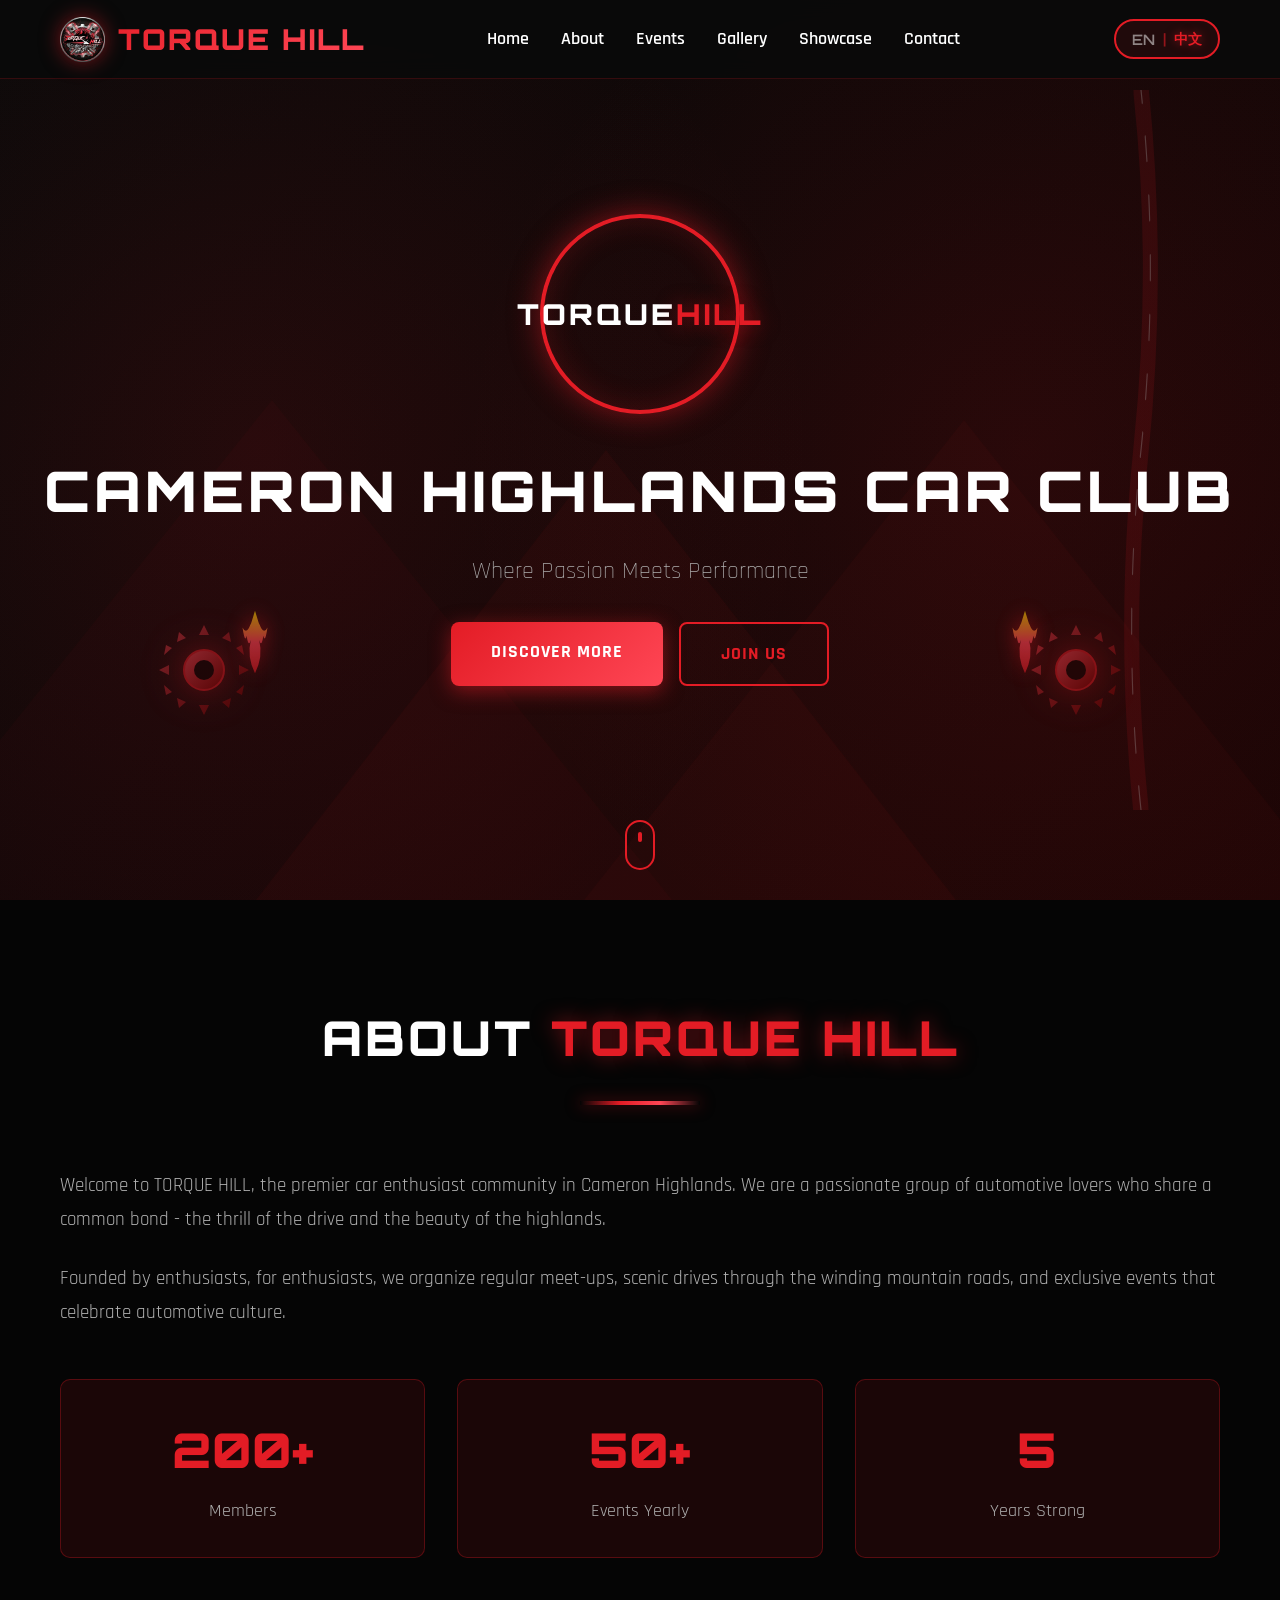
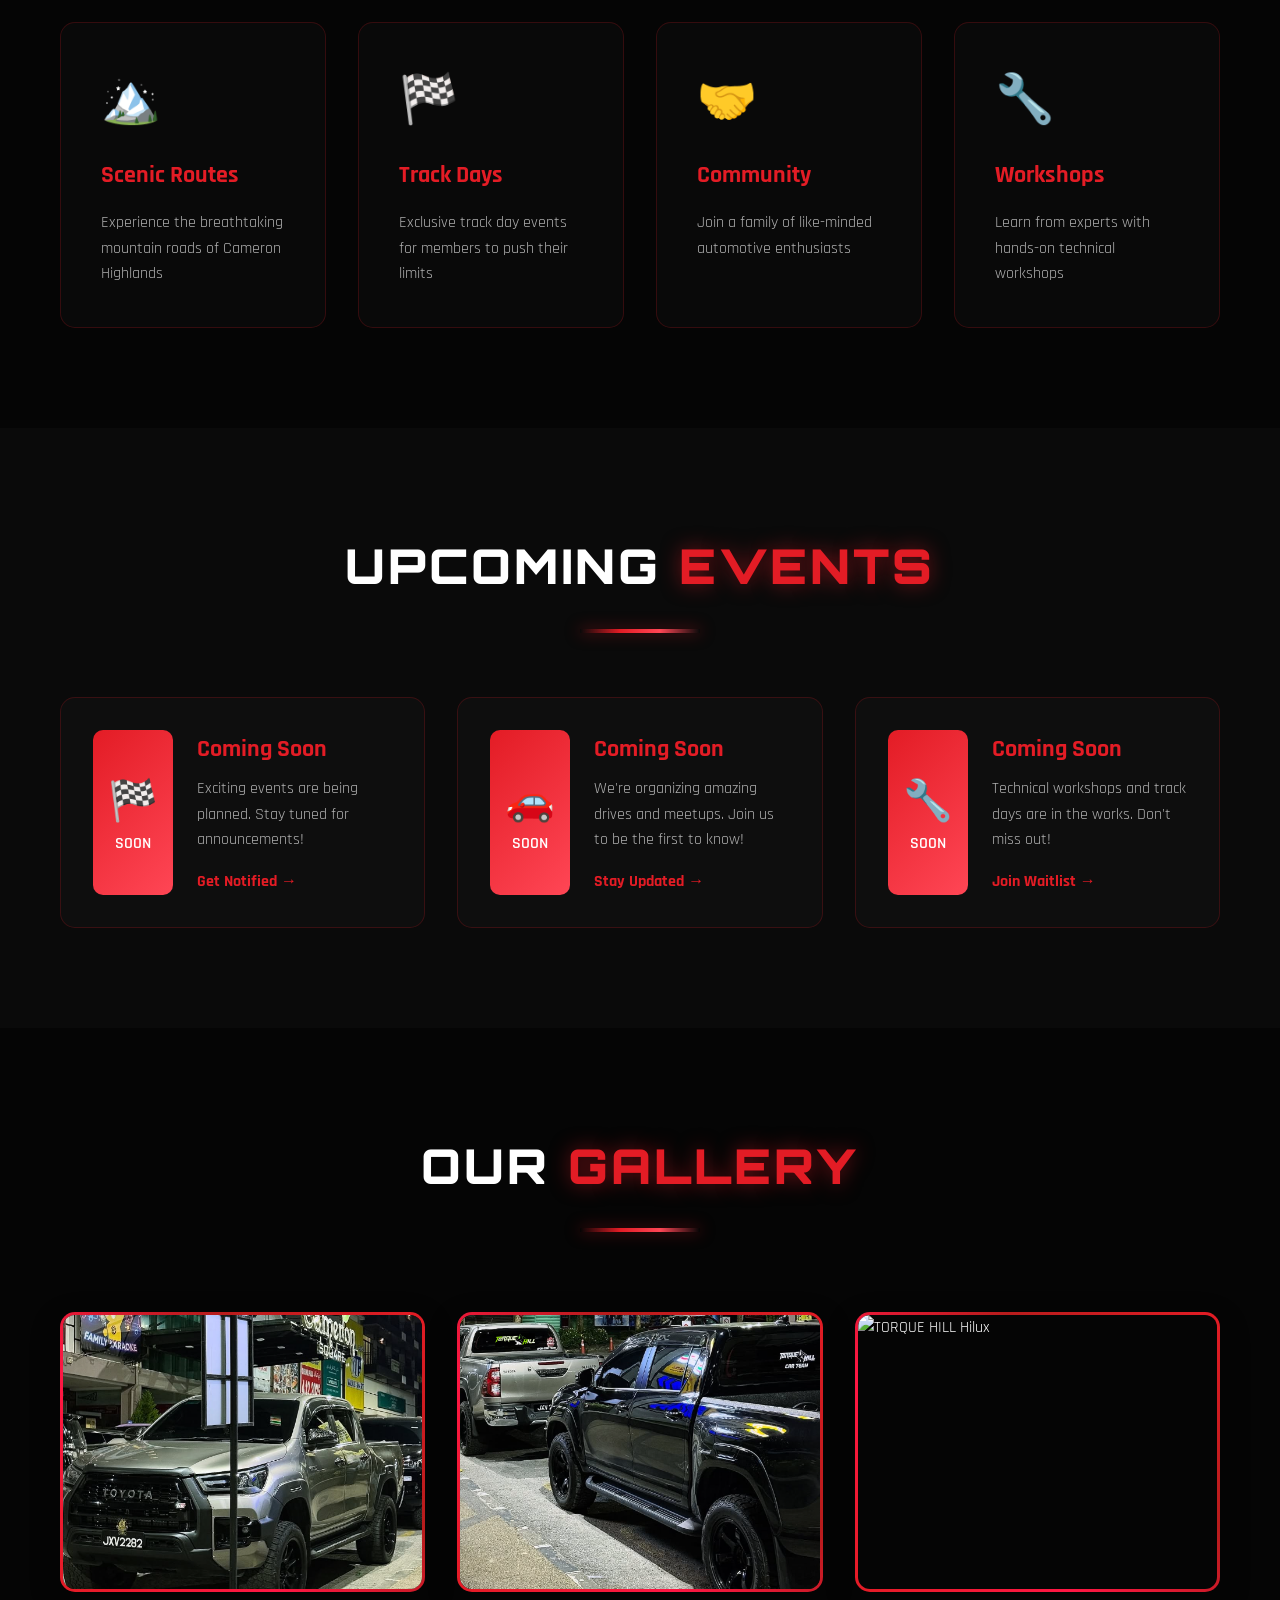
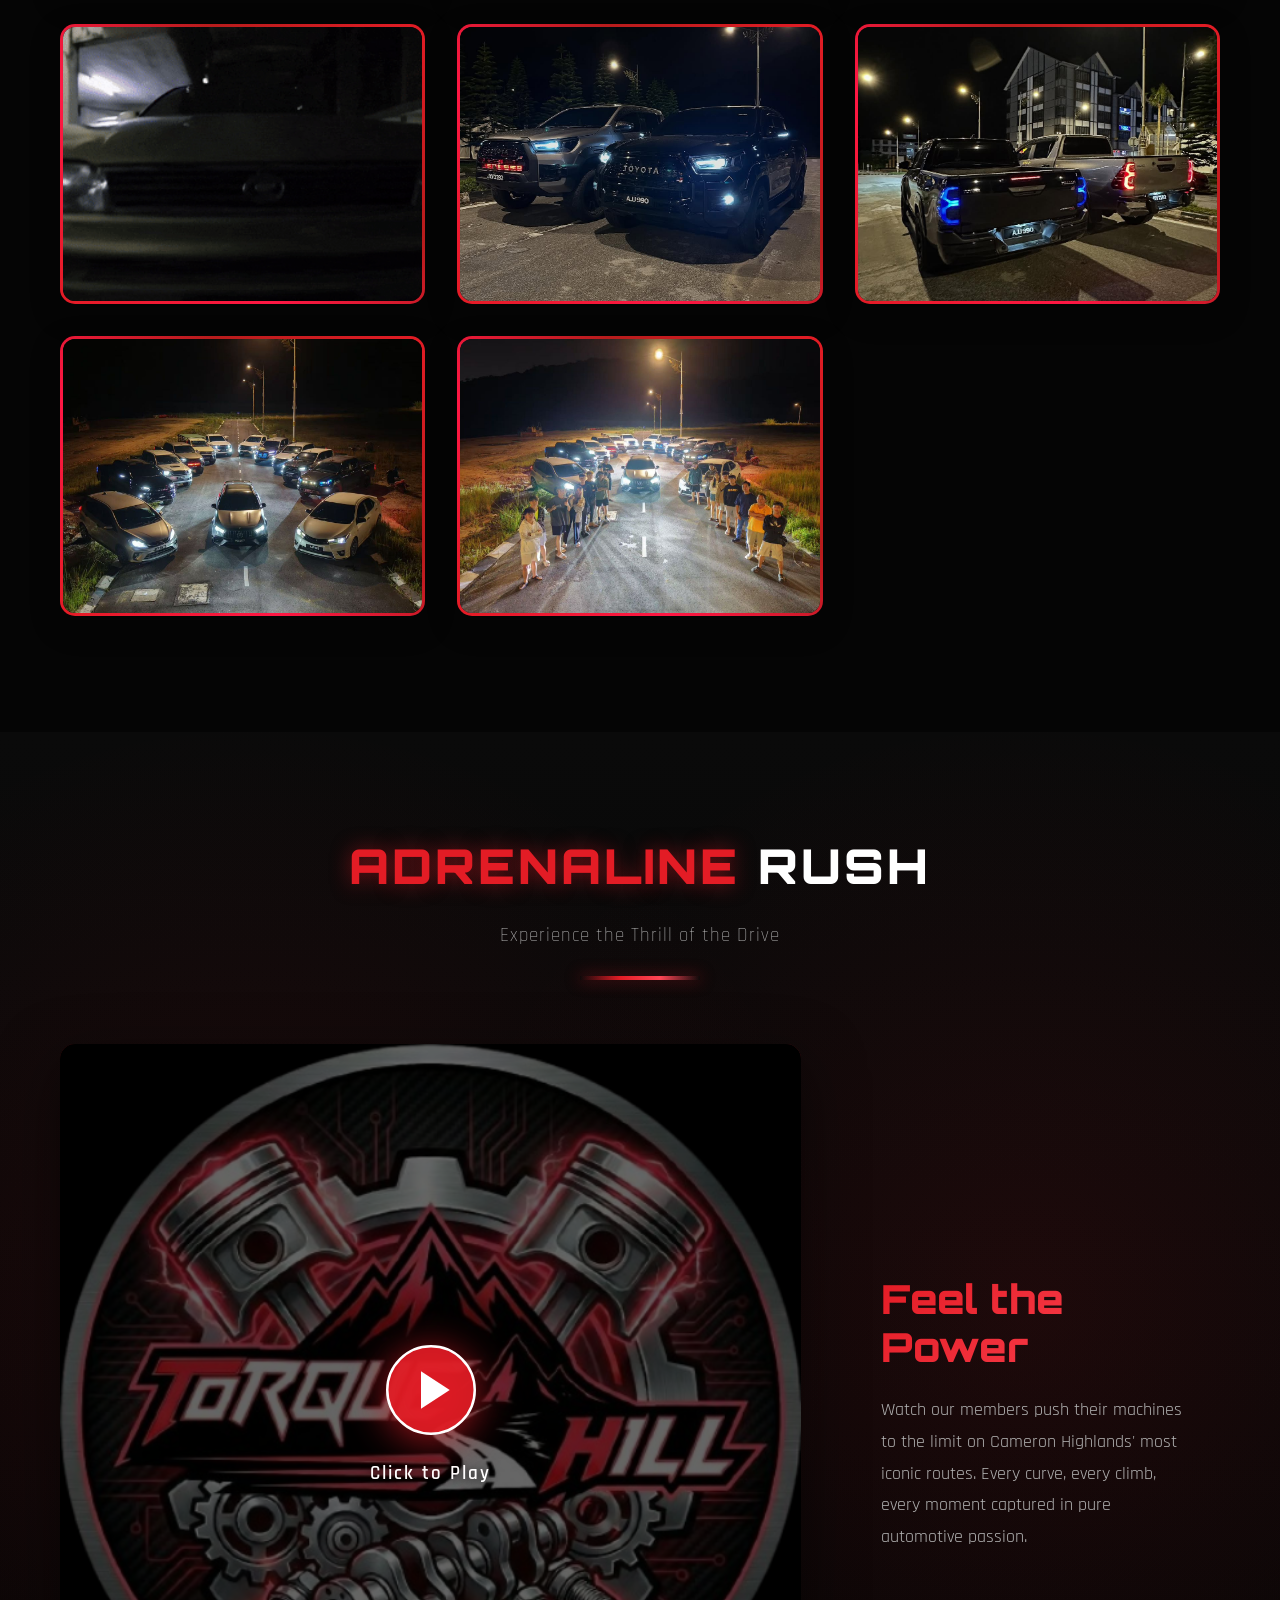
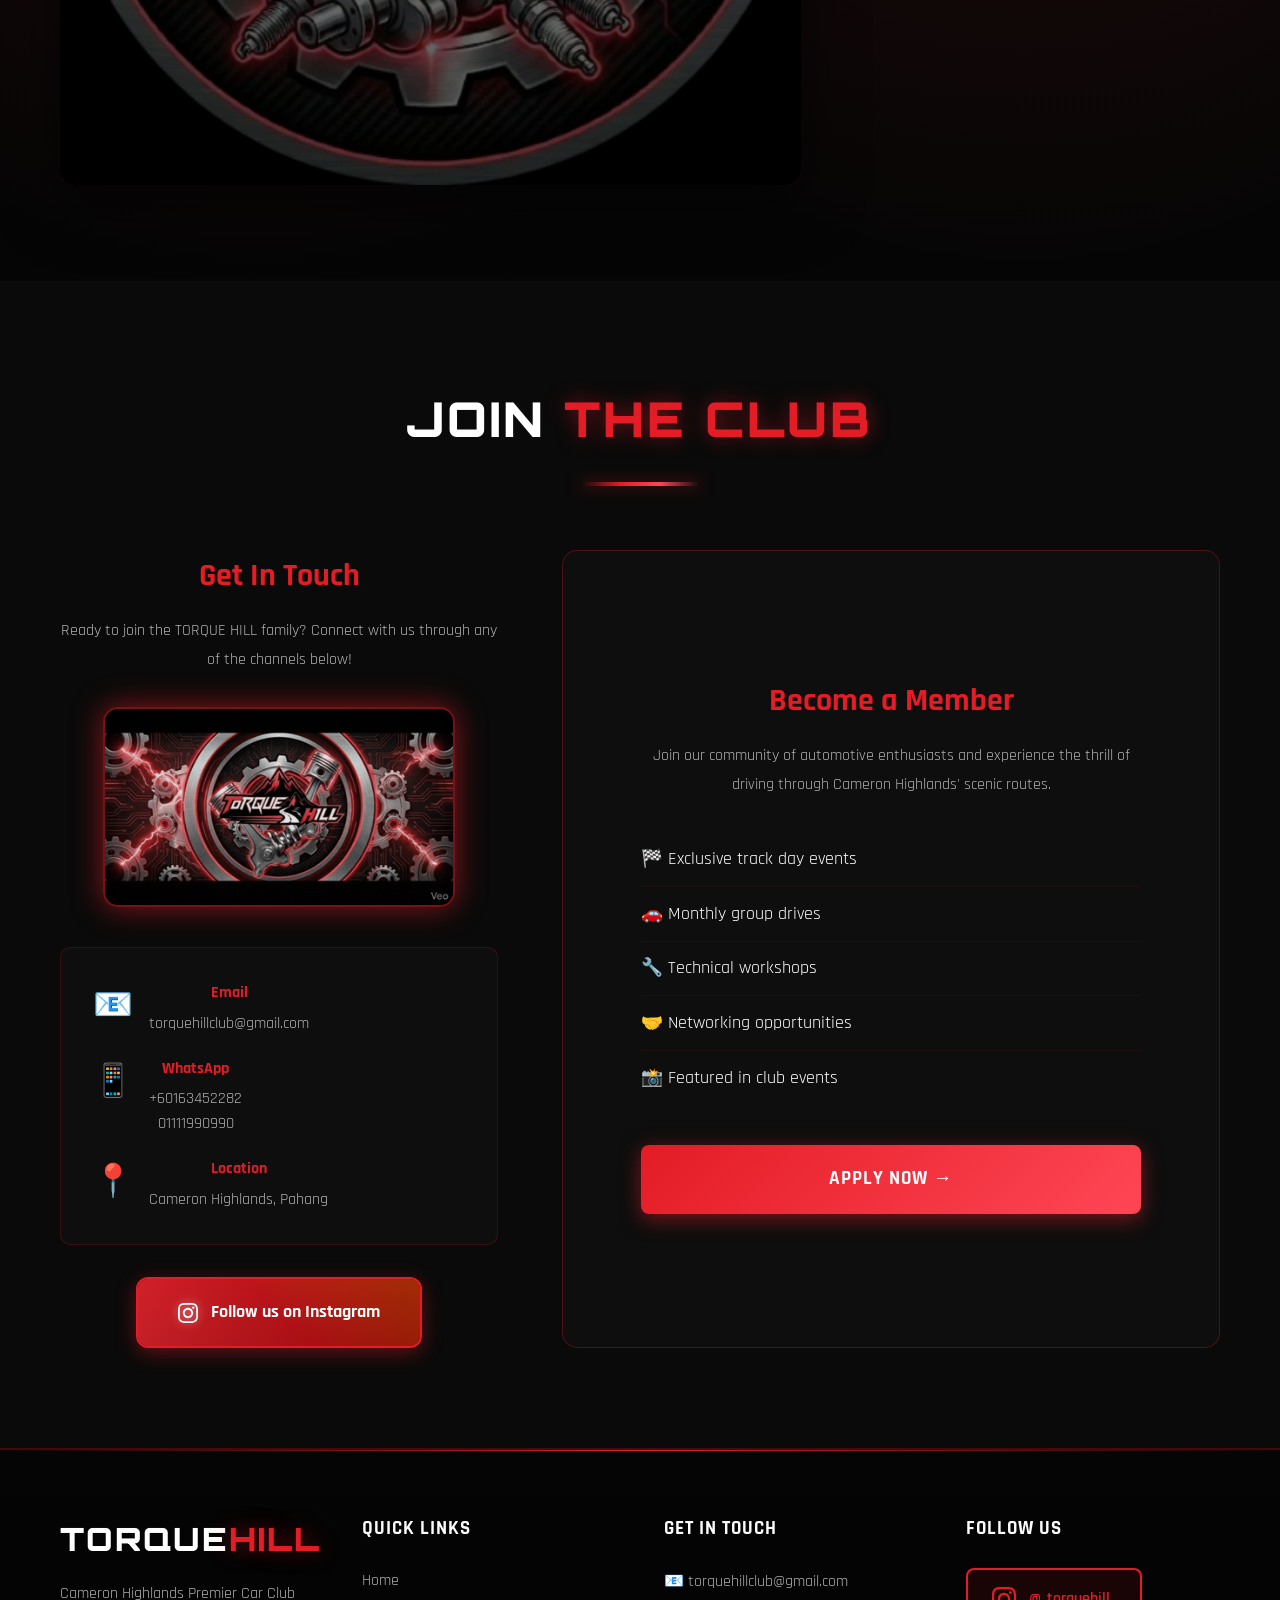
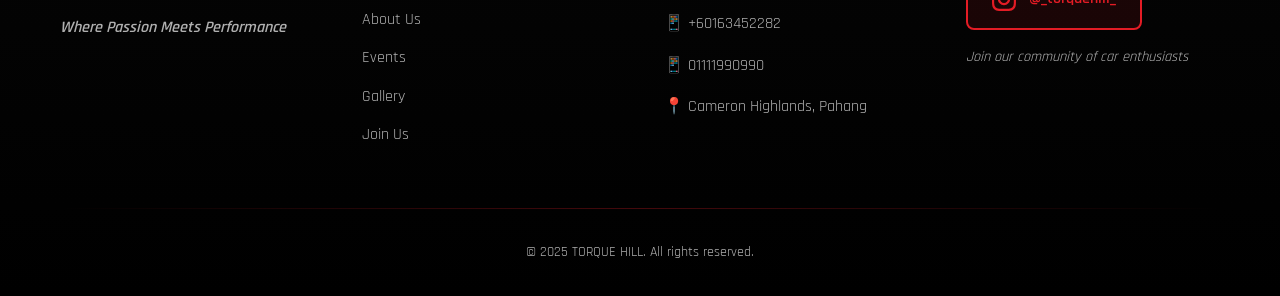
==== commit 17a73f18: "Add image lightbox modal with blur background, close button, and mobile support" ====
--- a/index.html
+++ b/index.html
@@ -243,33 +243,40 @@
                 <div class="title-underline"></div>
             </div>
             <div class="gallery-grid">
-                <div class="gallery-item">
+                <div class="gallery-item" data-image="media/2.png">
                     <img src="media/2.png" alt="TORQUE HILL Group Drive" class="gallery-image">
                 </div>
-                <div class="gallery-item">
+                <div class="gallery-item" data-image="media/3.png">
                     <img src="media/3.png" alt="TORQUE HILL Track Day" class="gallery-image">
                 </div>
-                <div class="gallery-item">
+                <div class="gallery-item" data-image="media/hilux.gif">
                     <img src="media/hilux.gif" alt="TORQUE HILL Hilux" class="gallery-image">
                 </div>
-                <div class="gallery-item">
+                <div class="gallery-item" data-image="media/ae101.gif">
                     <img src="media/ae101.gif" alt="TORQUE HILL AE101" class="gallery-image">
                 </div>
-                <div class="gallery-item">
+                <div class="gallery-item" data-image="media/4.jpg">
                     <img src="media/4.jpg" alt="TORQUE HILL Car Meet" class="gallery-image">
                 </div>
-                <div class="gallery-item">
+                <div class="gallery-item" data-image="media/5.jpg">
                     <img src="media/5.jpg" alt="TORQUE HILL Drive" class="gallery-image">
                 </div>
-                <div class="gallery-item">
+                <div class="gallery-item" data-image="media/10.jpeg">
                     <img src="media/10.jpeg" alt="TORQUE HILL Event" class="gallery-image">
                 </div>
-                <div class="gallery-item">
+                <div class="gallery-item" data-image="media/11.jpeg">
                     <img src="media/11.jpeg" alt="TORQUE HILL Gathering" class="gallery-image">
                 </div>
             </div>
         </div>
     </section>
+
+    <!-- Image Lightbox Modal -->
+    <div id="imageLightbox" class="lightbox">
+        <span class="lightbox-close">&times;</span>
+        <img class="lightbox-content" id="lightboxImage">
+        <div class="lightbox-caption" id="lightboxCaption"></div>
+    </div>
 
     <!-- Video Showcase Section -->
     <section id="showcase" class="video-showcase">
--- a/styles.css
+++ b/styles.css
@@ -907,10 +907,11 @@
     border: 3px solid transparent;
     animation: borderRotate 4s linear infinite;
     box-shadow: 0 10px 30px rgba(0, 0, 0, 0.3);
+    cursor: pointer;
 }
 
 .gallery-item:hover {
-    transform: translateY(-10px);
+    transform: translateY(-10px) scale(1.02);
     box-shadow: 0 20px 50px rgba(227, 28, 37, 0.4);
 }
 
@@ -966,6 +967,103 @@
                 0 0 40px rgba(227, 28, 37, 0.8),
                 inset 0 0 20px rgba(227, 28, 37, 0.2);
     filter: brightness(1.1);
+}
+
+/* Image Lightbox Modal */
+.lightbox {
+    display: none;
+    position: fixed;
+    z-index: 9999;
+    padding: 0;
+    left: 0;
+    top: 0;
+    width: 100%;
+    height: 100%;
+    overflow: hidden;
+    background-color: rgba(0, 0, 0, 0.95);
+    backdrop-filter: blur(10px);
+    -webkit-backdrop-filter: blur(10px);
+    animation: fadeIn 0.3s ease;
+}
+
+.lightbox.active {
+    display: flex;
+    align-items: center;
+    justify-content: center;
+}
+
+@keyframes fadeIn {
+    from {
+        opacity: 0;
+    }
+    to {
+        opacity: 1;
+    }
+}
+
+.lightbox-content {
+    margin: auto;
+    display: block;
+    max-width: 90%;
+    max-height: 85vh;
+    object-fit: contain;
+    border-radius: 10px;
+    box-shadow: 0 20px 60px rgba(227, 28, 37, 0.5);
+    animation: zoomIn 0.3s ease;
+}
+
+@keyframes zoomIn {
+    from {
+        transform: scale(0.8);
+        opacity: 0;
+    }
+    to {
+        transform: scale(1);
+        opacity: 1;
+    }
+}
+
+.lightbox-close {
+    position: absolute;
+    top: 20px;
+    right: 40px;
+    color: var(--light-text);
+    font-size: 50px;
+    font-weight: bold;
+    transition: all 0.3s ease;
+    cursor: pointer;
+    z-index: 10000;
+    background: rgba(227, 28, 37, 0.8);
+    width: 60px;
+    height: 60px;
+    border-radius: 50%;
+    display: flex;
+    align-items: center;
+    justify-content: center;
+    line-height: 1;
+    box-shadow: 0 5px 20px rgba(227, 28, 37, 0.6);
+}
+
+.lightbox-close:hover,
+.lightbox-close:focus {
+    background: var(--primary-color);
+    transform: rotate(90deg) scale(1.1);
+    box-shadow: 0 8px 30px rgba(227, 28, 37, 0.8);
+}
+
+.lightbox-caption {
+    margin: auto;
+    display: block;
+    width: 80%;
+    max-width: 700px;
+    text-align: center;
+    color: var(--gray-text);
+    padding: 20px 0;
+    font-size: 1.2rem;
+    position: absolute;
+    bottom: 20px;
+    left: 50%;
+    transform: translateX(-50%);
 }
 
 .gallery-placeholder {
@@ -1978,6 +2076,27 @@
         height: 220px;
     }
     
+    /* Lightbox Mobile */
+    .lightbox-content {
+        max-width: 95%;
+        max-height: 80vh;
+    }
+    
+    .lightbox-close {
+        top: 10px;
+        right: 10px;
+        font-size: 40px;
+        width: 50px;
+        height: 50px;
+    }
+    
+    .lightbox-caption {
+        font-size: 1rem;
+        width: 90%;
+        bottom: 10px;
+        padding: 10px;
+    }
+    
     /* Video Showcase */
     .video-container {
         grid-template-columns: 1fr;
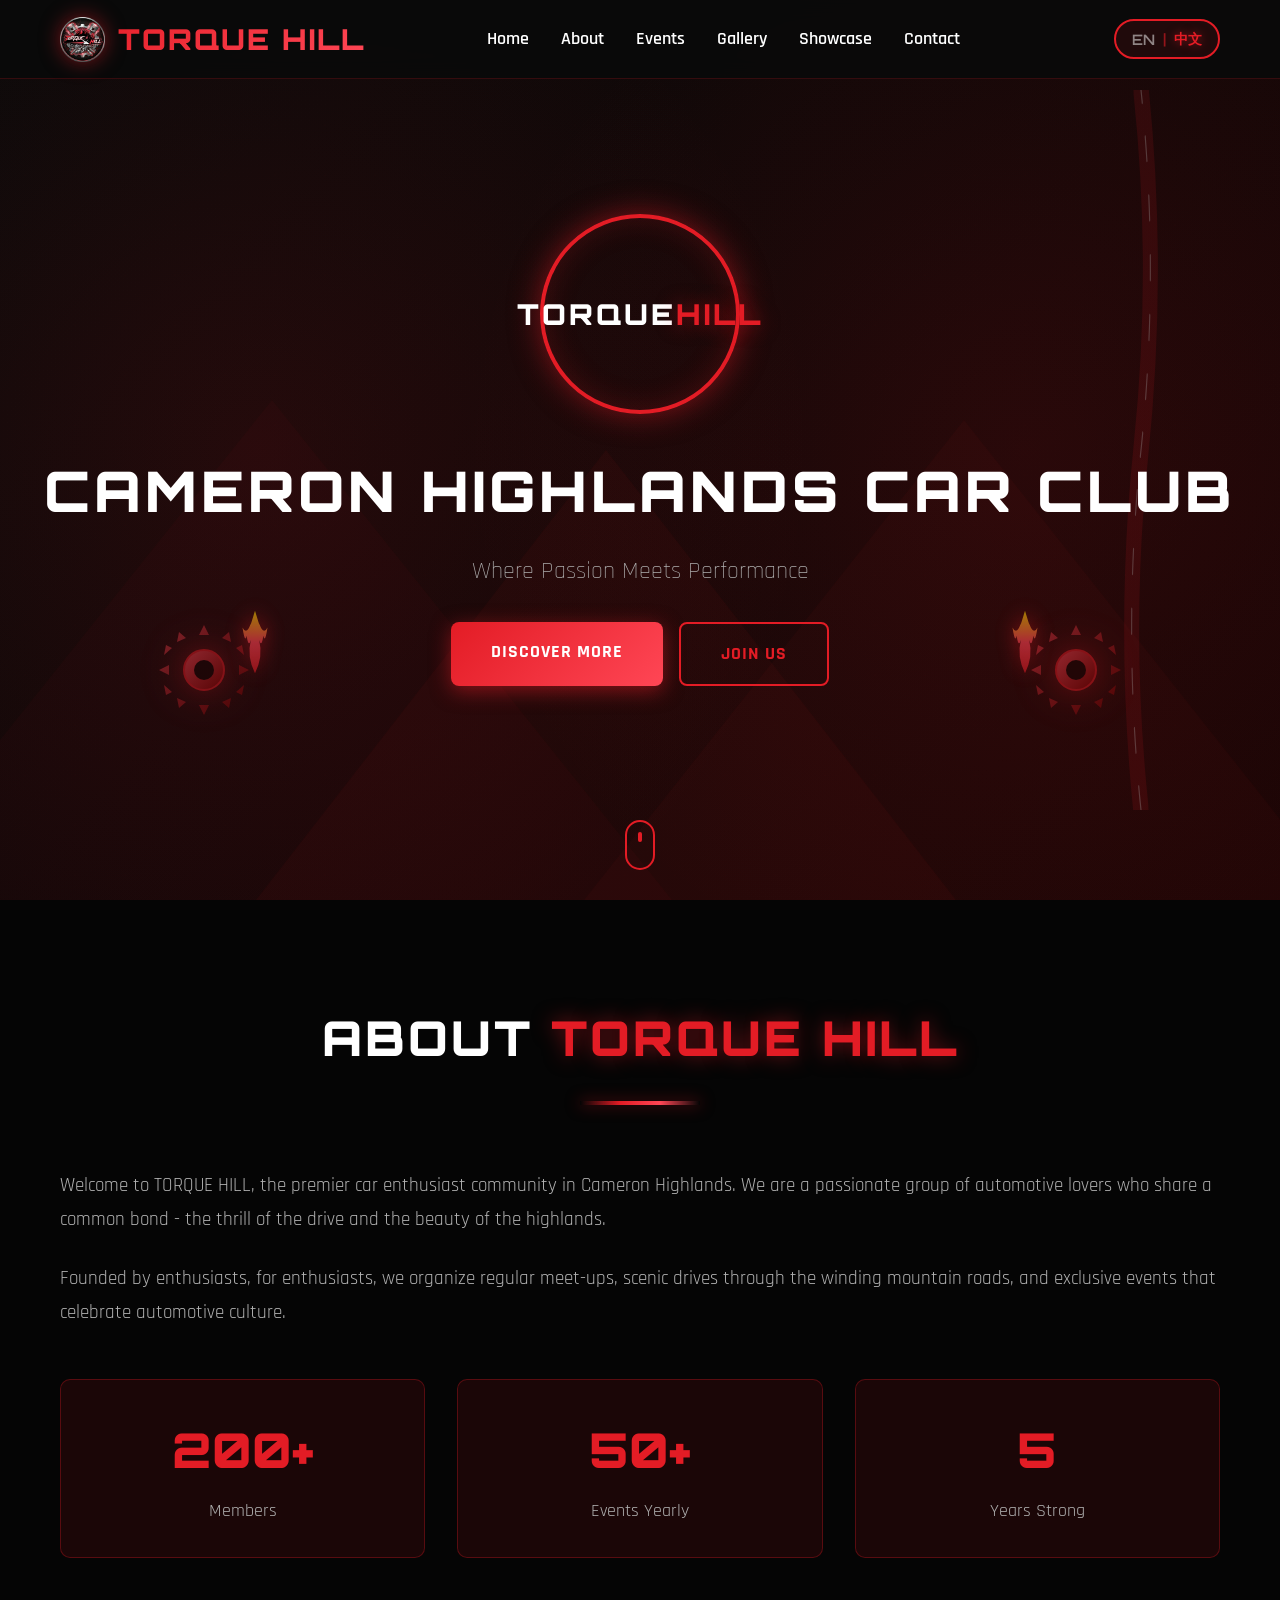
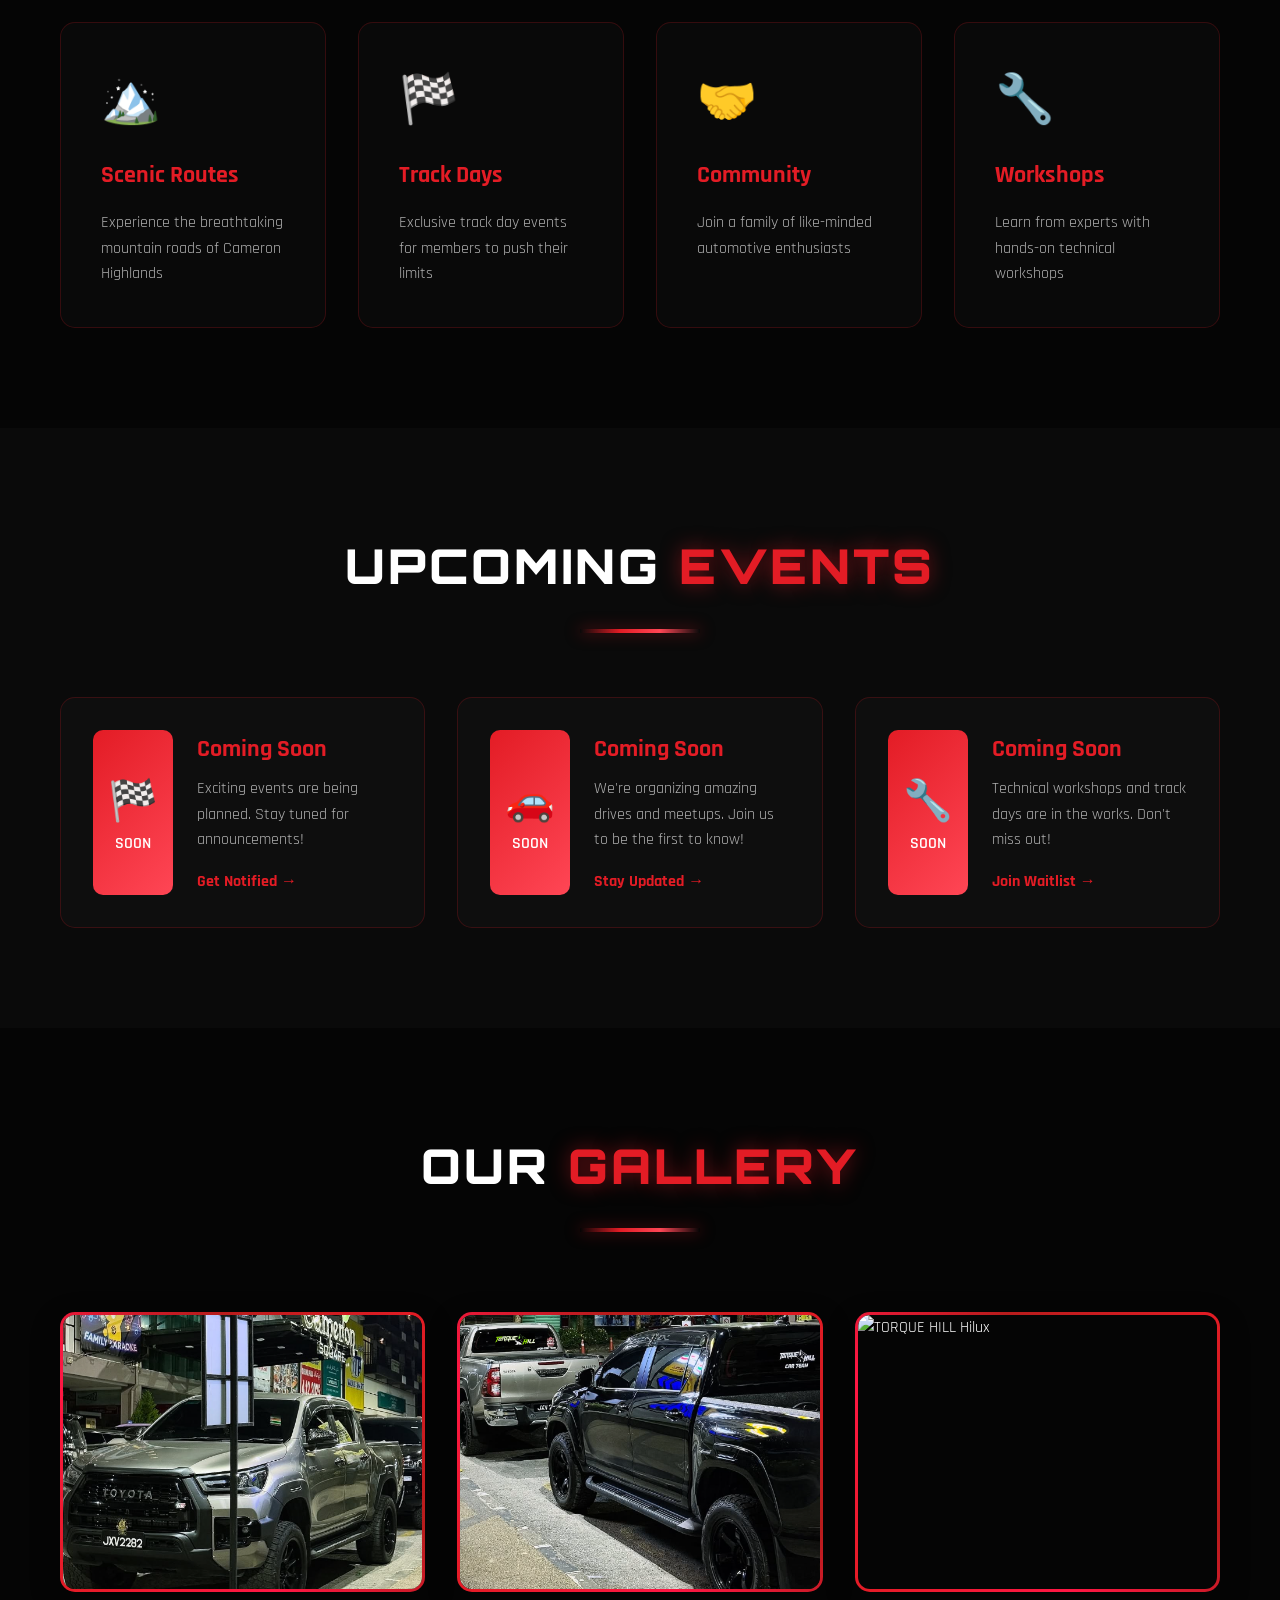
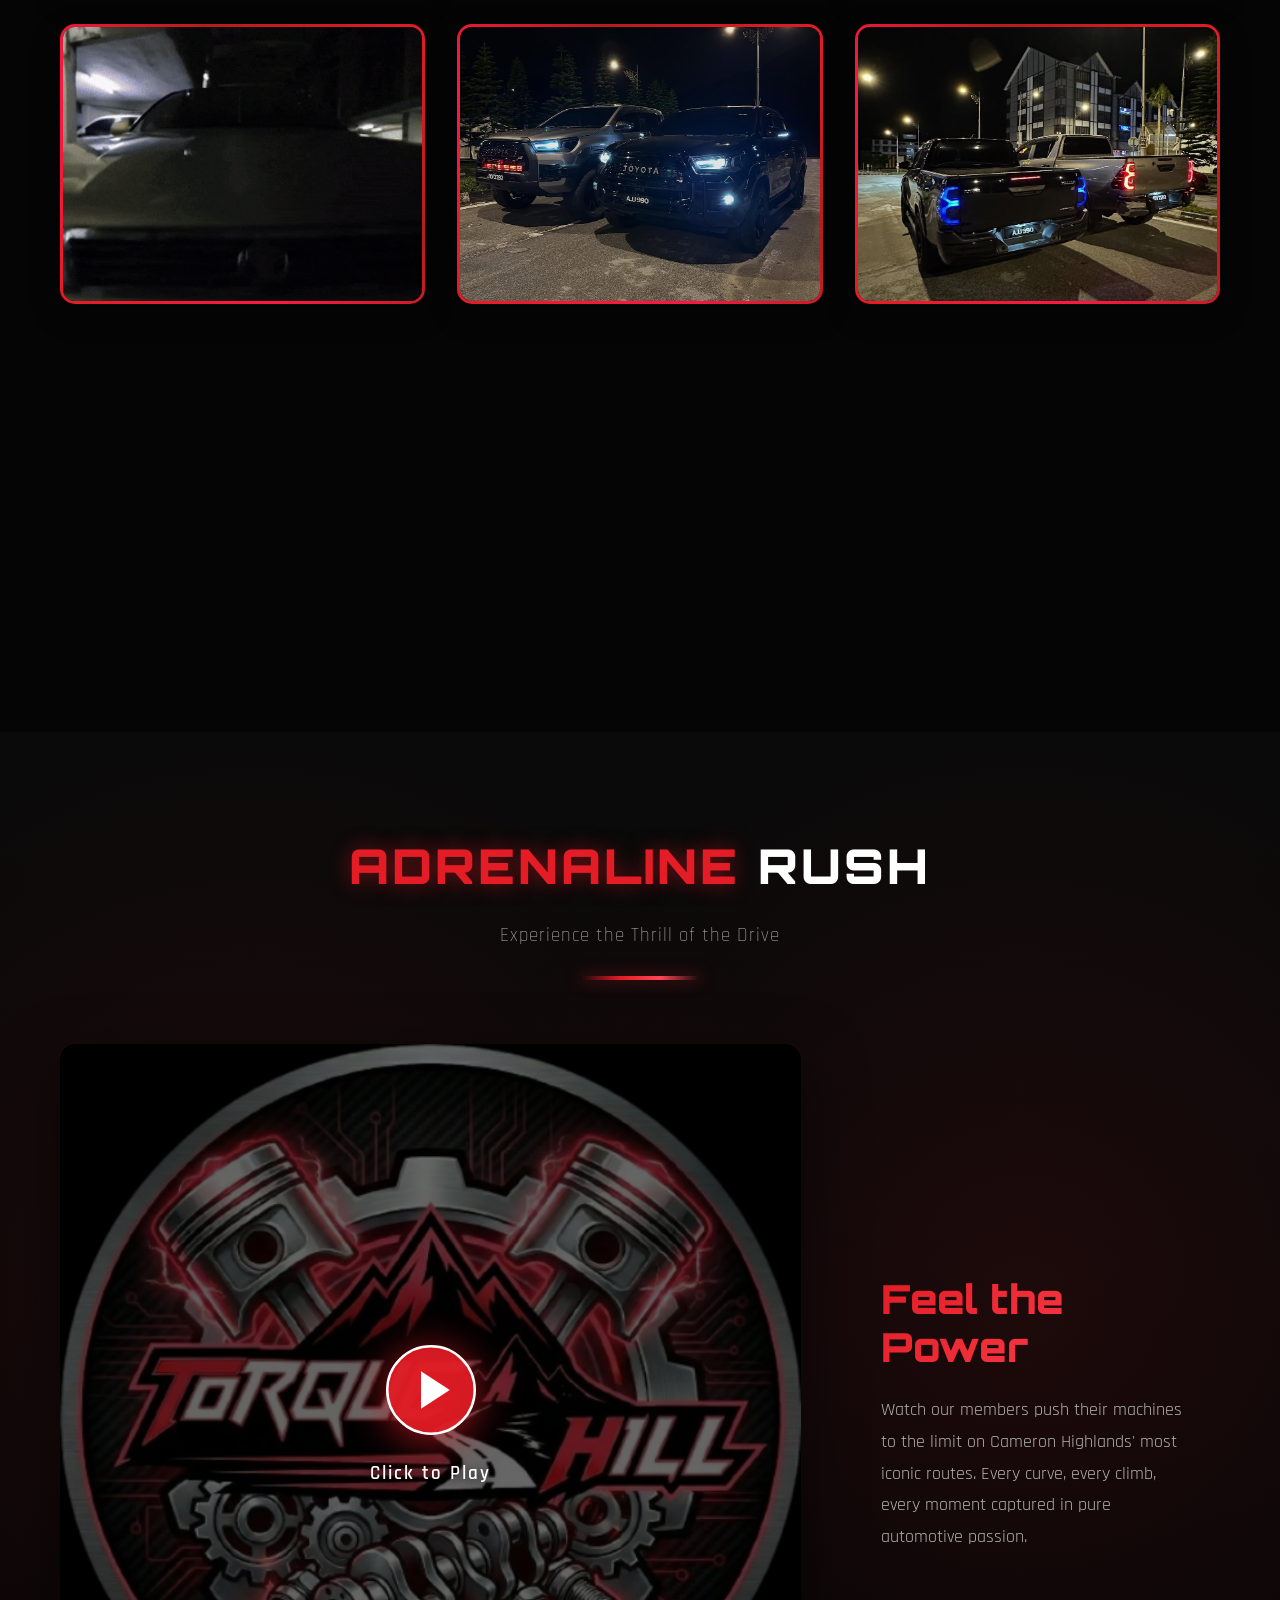
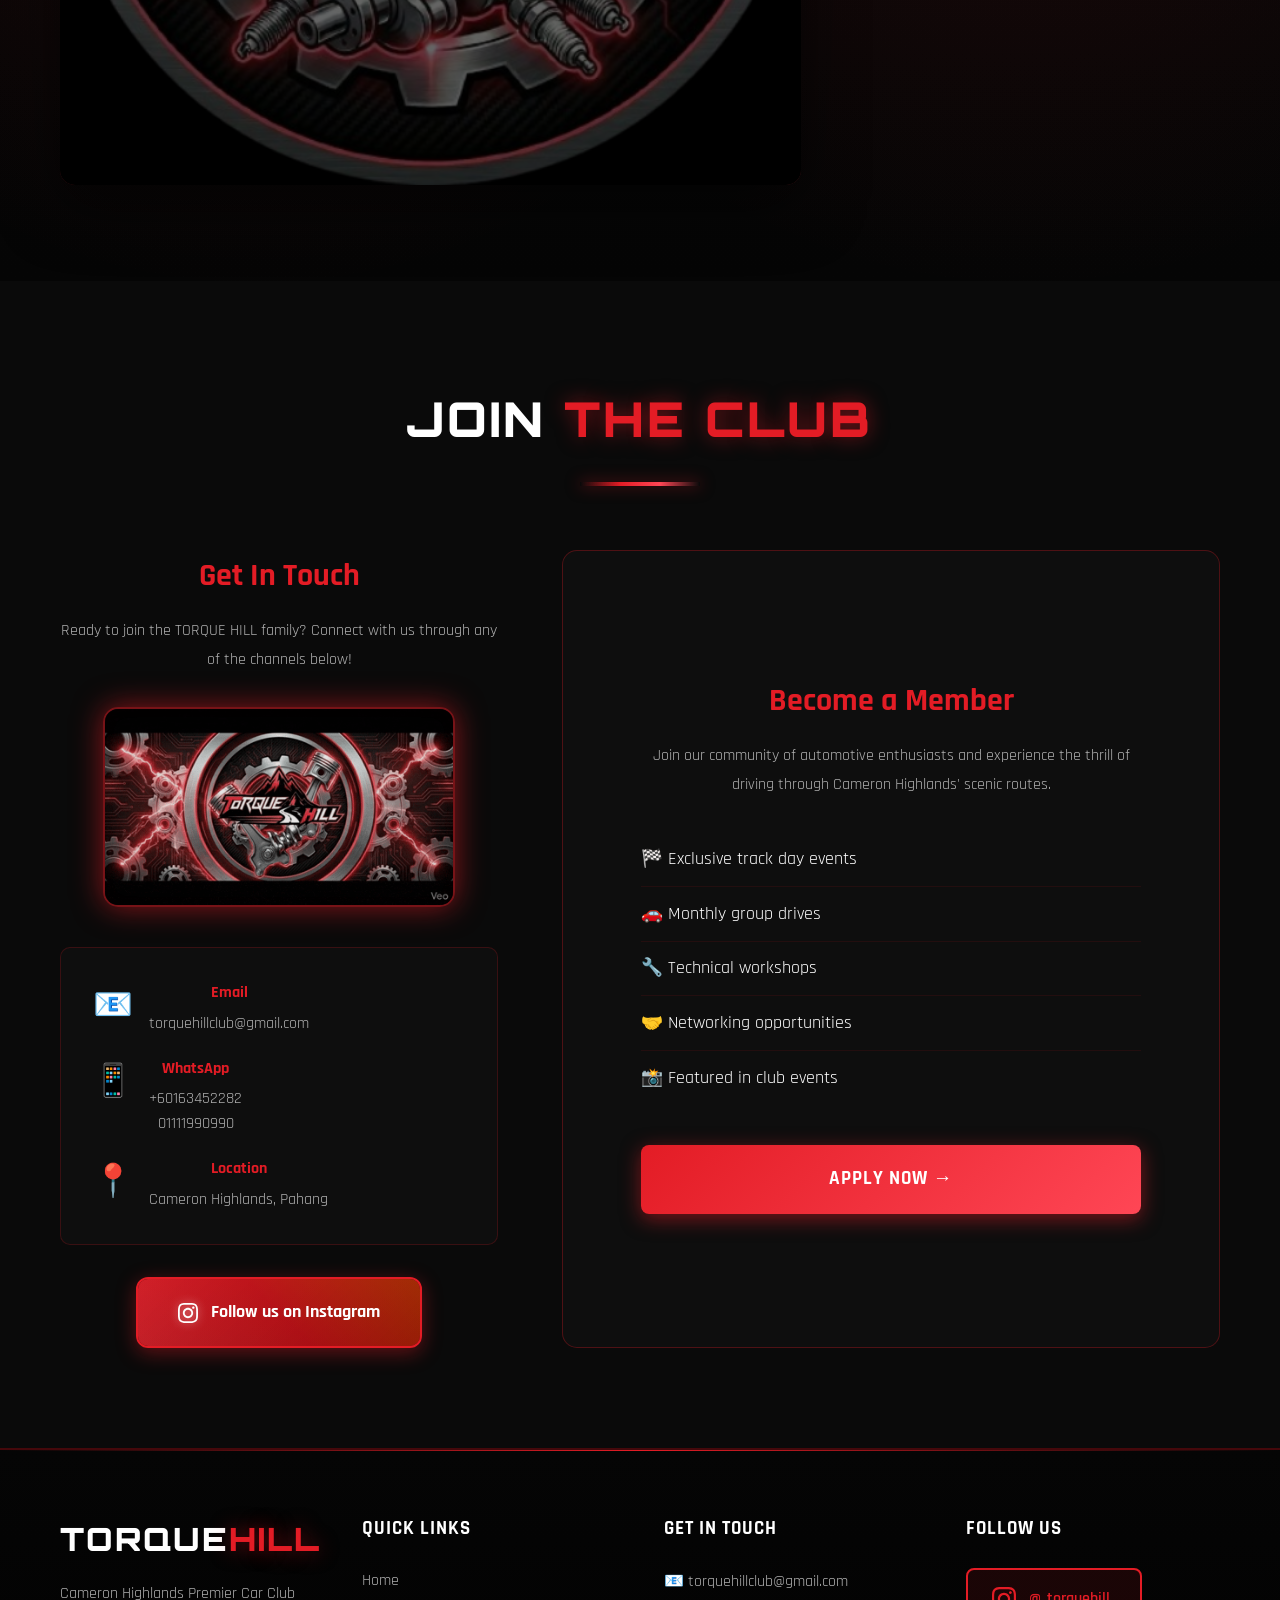
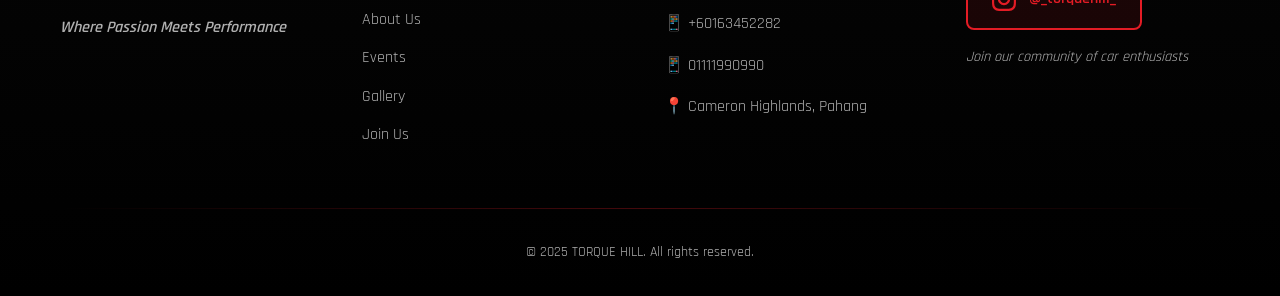
==== commit 579c6fb5: "Add zoom functionality to lightbox - zoom in/out buttons, mouse wheel zoom, pinch-to-zoom on mobile," ====
--- a/index.html
+++ b/index.html
@@ -274,7 +274,14 @@
     <!-- Image Lightbox Modal -->
     <div id="imageLightbox" class="lightbox">
         <span class="lightbox-close">&times;</span>
-        <img class="lightbox-content" id="lightboxImage">
+        <div class="lightbox-zoom-controls">
+            <button class="zoom-btn zoom-in" id="zoomIn" aria-label="Zoom In">+</button>
+            <button class="zoom-btn zoom-out" id="zoomOut" aria-label="Zoom Out">−</button>
+            <button class="zoom-btn zoom-reset" id="zoomReset" aria-label="Reset Zoom">⟲</button>
+        </div>
+        <div class="lightbox-image-container">
+            <img class="lightbox-content" id="lightboxImage">
+        </div>
         <div class="lightbox-caption" id="lightboxCaption"></div>
     </div>
 
--- a/styles.css
+++ b/styles.css
@@ -1001,6 +1001,16 @@
     }
 }
 
+.lightbox-image-container {
+    width: 100%;
+    height: 100%;
+    display: flex;
+    align-items: center;
+    justify-content: center;
+    overflow: hidden;
+    position: relative;
+}
+
 .lightbox-content {
     margin: auto;
     display: block;
@@ -1010,6 +1020,20 @@
     border-radius: 10px;
     box-shadow: 0 20px 60px rgba(227, 28, 37, 0.5);
     animation: zoomIn 0.3s ease;
+    transition: transform 0.3s ease;
+    cursor: grab;
+    user-select: none;
+    -webkit-user-drag: none;
+}
+
+.lightbox-content:active {
+    cursor: grabbing;
+}
+
+.lightbox-content.zoomed {
+    max-width: none;
+    max-height: none;
+    cursor: move;
 }
 
 @keyframes zoomIn {
@@ -1051,6 +1075,42 @@
     box-shadow: 0 8px 30px rgba(227, 28, 37, 0.8);
 }
 
+.lightbox-zoom-controls {
+    position: absolute;
+    top: 20px;
+    left: 40px;
+    display: flex;
+    gap: 10px;
+    z-index: 10000;
+}
+
+.zoom-btn {
+    color: var(--light-text);
+    font-size: 28px;
+    font-weight: bold;
+    transition: all 0.3s ease;
+    cursor: pointer;
+    background: rgba(227, 28, 37, 0.8);
+    width: 50px;
+    height: 50px;
+    border-radius: 50%;
+    display: flex;
+    align-items: center;
+    justify-content: center;
+    border: none;
+    box-shadow: 0 5px 20px rgba(227, 28, 37, 0.6);
+}
+
+.zoom-btn:hover {
+    background: var(--primary-color);
+    transform: scale(1.1);
+    box-shadow: 0 8px 30px rgba(227, 28, 37, 0.8);
+}
+
+.zoom-btn:active {
+    transform: scale(0.95);
+}
+
 .lightbox-caption {
     margin: auto;
     display: block;
@@ -2090,6 +2150,18 @@
         height: 50px;
     }
     
+    .lightbox-zoom-controls {
+        top: 10px;
+        left: 10px;
+        gap: 8px;
+    }
+    
+    .zoom-btn {
+        width: 44px;
+        height: 44px;
+        font-size: 24px;
+    }
+    
     .lightbox-caption {
         font-size: 1rem;
         width: 90%;
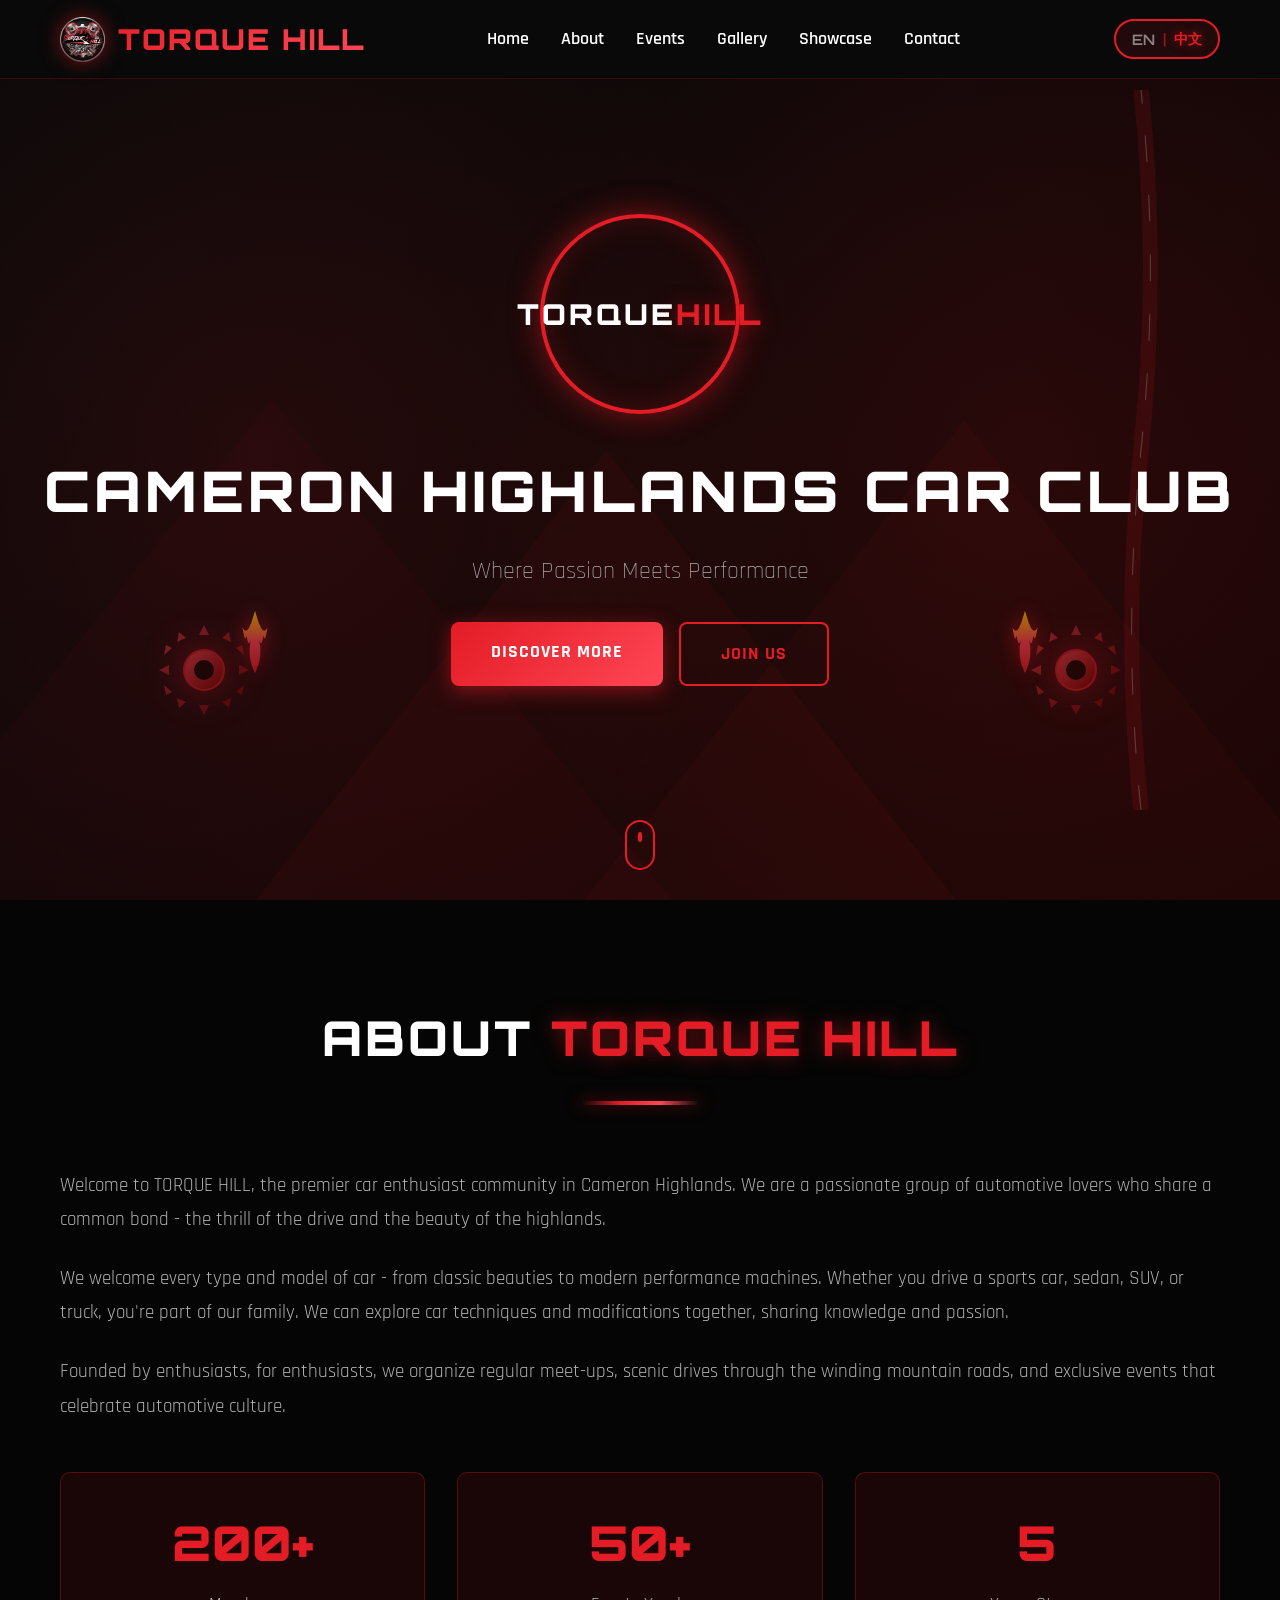
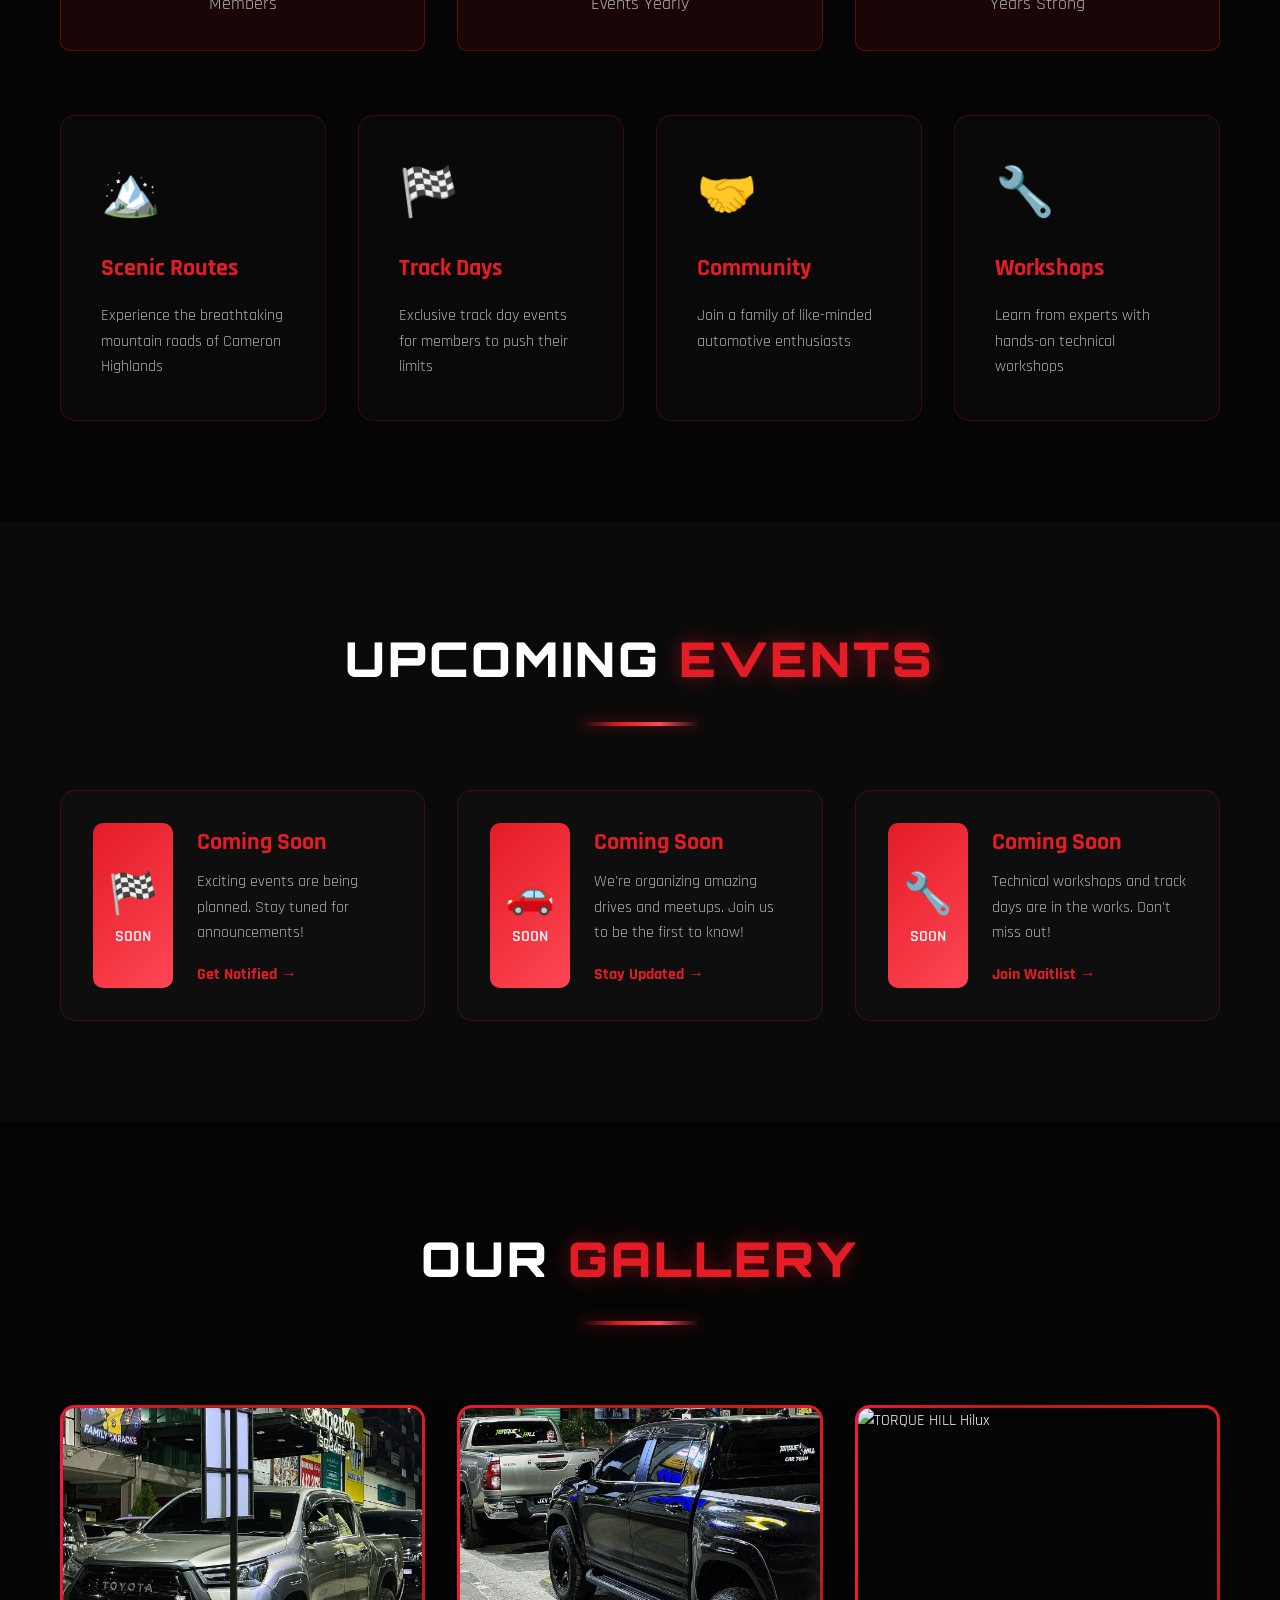
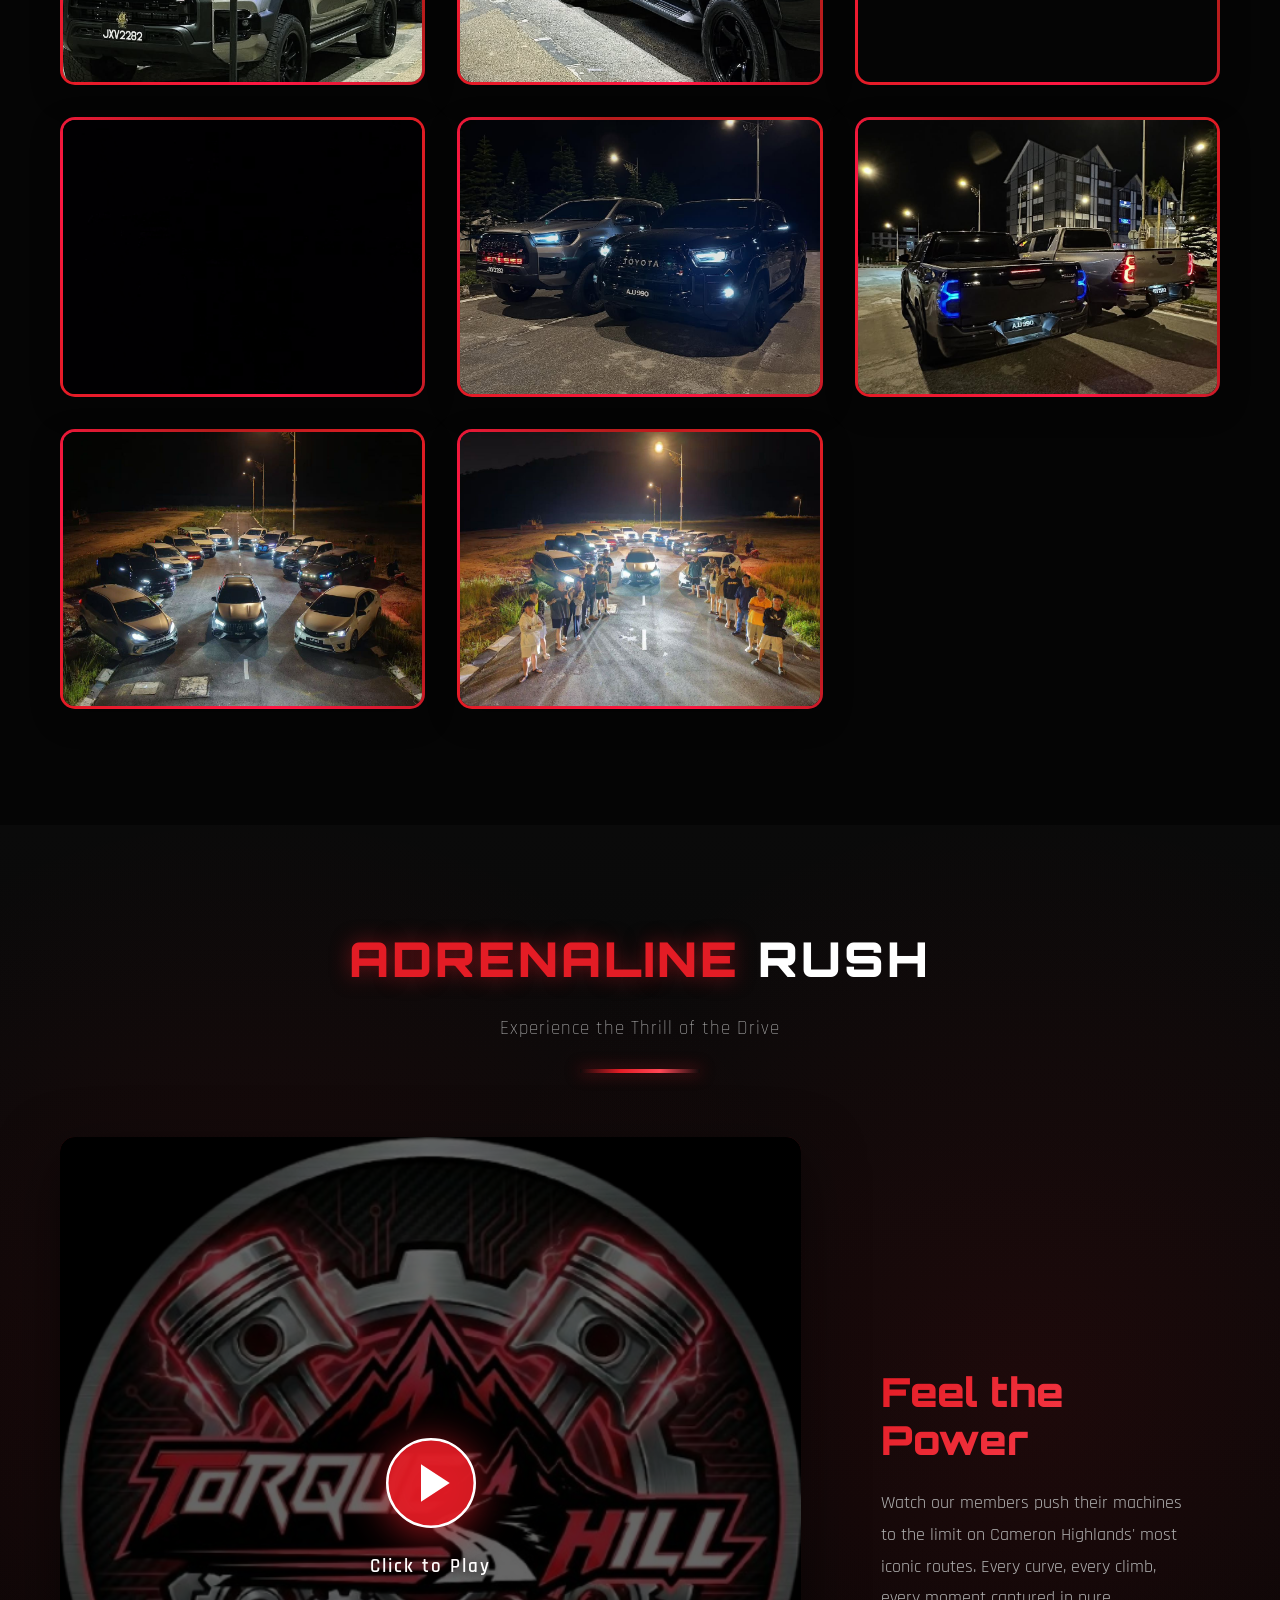
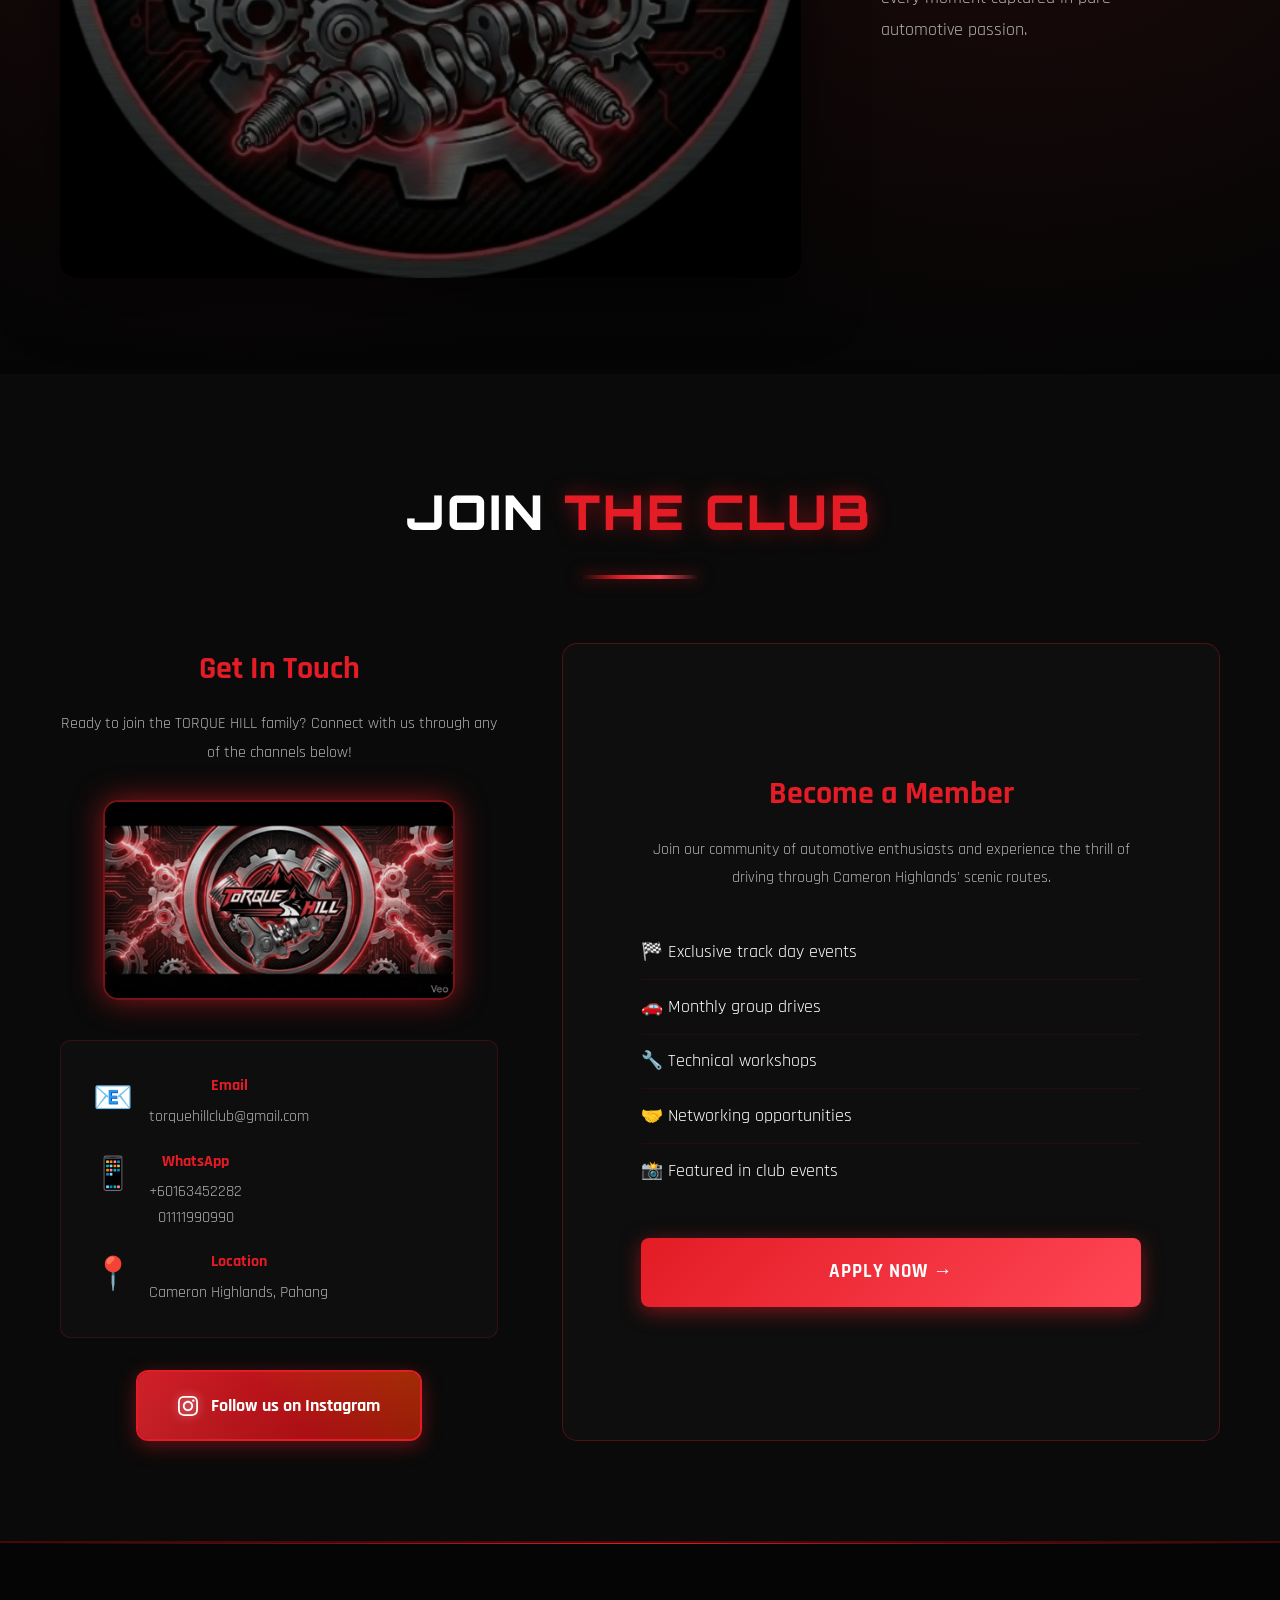
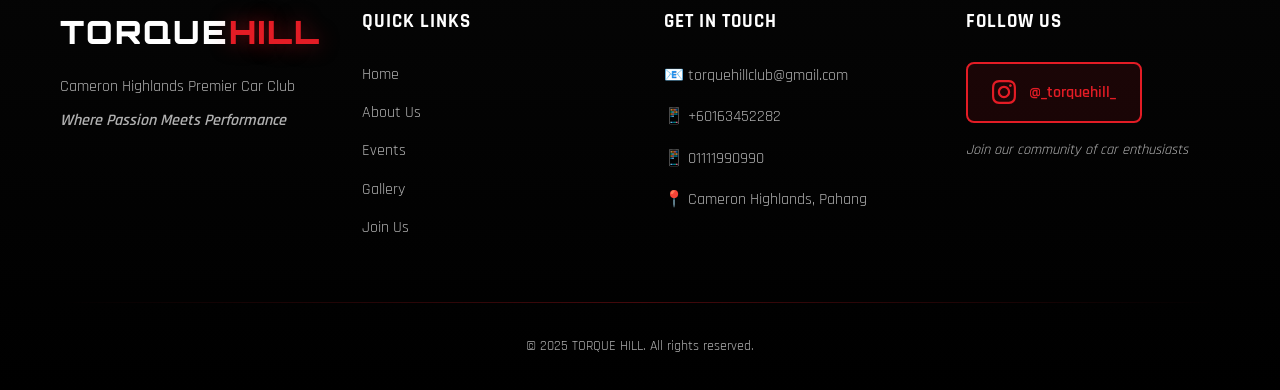
==== commit e6938e30: "Add clickable overlay to gallery images and update About section to mention all car types are welcom" ====
--- a/index.html
+++ b/index.html
@@ -148,6 +148,7 @@
             <div class="about-content">
                 <div class="about-text">
                     <p data-en="Welcome to TORQUE HILL, the premier car enthusiast community in Cameron Highlands. We are a passionate group of automotive lovers who share a common bond - the thrill of the drive and the beauty of the highlands." data-zh="欢迎来到 TORQUE HILL，金马仑高原首屈一指的汽车爱好者社区。我们是一群充满热情的汽车爱好者，共同的纽带是驾驶的刺激和高原的美丽。">Welcome to TORQUE HILL, the premier car enthusiast community in Cameron Highlands. We are a passionate group of automotive lovers who share a common bond - the thrill of the drive and the beauty of the highlands.</p>
+                    <p data-en="We welcome every type and model of car - from classic beauties to modern performance machines. Whether you drive a sports car, sedan, SUV, or truck, you're part of our family. We can explore car techniques and modifications together, sharing knowledge and passion." data-zh="我们接受每种类型和型号的汽车 - 从经典美车到现代性能机器。无论您驾驶跑车、轿车、SUV 或卡车，您都是我们大家庭的一员。我们可以一起研究车技和改装，分享知识和热情。">We welcome every type and model of car - from classic beauties to modern performance machines. Whether you drive a sports car, sedan, SUV, or truck, you're part of our family. We can explore car techniques and modifications together, sharing knowledge and passion.</p>
                     <p data-en="Founded by enthusiasts, for enthusiasts, we organize regular meet-ups, scenic drives through the winding mountain roads, and exclusive events that celebrate automotive culture." data-zh="由爱好者创立，为爱好者服务，我们定期组织聚会、风景优美的山路驾驶，以及庆祝汽车文化的独家活动。">Founded by enthusiasts, for enthusiasts, we organize regular meet-ups, scenic drives through the winding mountain roads, and exclusive events that celebrate automotive culture.</p>
                     <div class="stats">
                         <div class="stat-item">
@@ -245,27 +246,115 @@
             <div class="gallery-grid">
                 <div class="gallery-item" data-image="media/2.png">
                     <img src="media/2.png" alt="TORQUE HILL Group Drive" class="gallery-image">
+                    <div class="gallery-overlay">
+                        <div class="gallery-overlay-content">
+                            <svg class="zoom-icon" width="60" height="60" viewBox="0 0 24 24" fill="none" stroke="currentColor" stroke-width="2">
+                                <circle cx="11" cy="11" r="8"></circle>
+                                <path d="m21 21-4.35-4.35"></path>
+                                <line x1="11" y1="8" x2="11" y2="14"></line>
+                                <line x1="8" y1="11" x2="14" y2="11"></line>
+                            </svg>
+                            <p class="click-text" data-en="Click to view" data-zh="点击查看">Click to view</p>
+                        </div>
+                    </div>
                 </div>
                 <div class="gallery-item" data-image="media/3.png">
                     <img src="media/3.png" alt="TORQUE HILL Track Day" class="gallery-image">
+                    <div class="gallery-overlay">
+                        <div class="gallery-overlay-content">
+                            <svg class="zoom-icon" width="60" height="60" viewBox="0 0 24 24" fill="none" stroke="currentColor" stroke-width="2">
+                                <circle cx="11" cy="11" r="8"></circle>
+                                <path d="m21 21-4.35-4.35"></path>
+                                <line x1="11" y1="8" x2="11" y2="14"></line>
+                                <line x1="8" y1="11" x2="14" y2="11"></line>
+                            </svg>
+                            <p class="click-text" data-en="Click to view" data-zh="点击查看">Click to view</p>
+                        </div>
+                    </div>
                 </div>
                 <div class="gallery-item" data-image="media/hilux.gif">
                     <img src="media/hilux.gif" alt="TORQUE HILL Hilux" class="gallery-image">
+                    <div class="gallery-overlay">
+                        <div class="gallery-overlay-content">
+                            <svg class="zoom-icon" width="60" height="60" viewBox="0 0 24 24" fill="none" stroke="currentColor" stroke-width="2">
+                                <circle cx="11" cy="11" r="8"></circle>
+                                <path d="m21 21-4.35-4.35"></path>
+                                <line x1="11" y1="8" x2="11" y2="14"></line>
+                                <line x1="8" y1="11" x2="14" y2="11"></line>
+                            </svg>
+                            <p class="click-text" data-en="Click to view" data-zh="点击查看">Click to view</p>
+                        </div>
+                    </div>
                 </div>
                 <div class="gallery-item" data-image="media/ae101.gif">
                     <img src="media/ae101.gif" alt="TORQUE HILL AE101" class="gallery-image">
+                    <div class="gallery-overlay">
+                        <div class="gallery-overlay-content">
+                            <svg class="zoom-icon" width="60" height="60" viewBox="0 0 24 24" fill="none" stroke="currentColor" stroke-width="2">
+                                <circle cx="11" cy="11" r="8"></circle>
+                                <path d="m21 21-4.35-4.35"></path>
+                                <line x1="11" y1="8" x2="11" y2="14"></line>
+                                <line x1="8" y1="11" x2="14" y2="11"></line>
+                            </svg>
+                            <p class="click-text" data-en="Click to view" data-zh="点击查看">Click to view</p>
+                        </div>
+                    </div>
                 </div>
                 <div class="gallery-item" data-image="media/4.jpg">
                     <img src="media/4.jpg" alt="TORQUE HILL Car Meet" class="gallery-image">
+                    <div class="gallery-overlay">
+                        <div class="gallery-overlay-content">
+                            <svg class="zoom-icon" width="60" height="60" viewBox="0 0 24 24" fill="none" stroke="currentColor" stroke-width="2">
+                                <circle cx="11" cy="11" r="8"></circle>
+                                <path d="m21 21-4.35-4.35"></path>
+                                <line x1="11" y1="8" x2="11" y2="14"></line>
+                                <line x1="8" y1="11" x2="14" y2="11"></line>
+                            </svg>
+                            <p class="click-text" data-en="Click to view" data-zh="点击查看">Click to view</p>
+                        </div>
+                    </div>
                 </div>
                 <div class="gallery-item" data-image="media/5.jpg">
                     <img src="media/5.jpg" alt="TORQUE HILL Drive" class="gallery-image">
+                    <div class="gallery-overlay">
+                        <div class="gallery-overlay-content">
+                            <svg class="zoom-icon" width="60" height="60" viewBox="0 0 24 24" fill="none" stroke="currentColor" stroke-width="2">
+                                <circle cx="11" cy="11" r="8"></circle>
+                                <path d="m21 21-4.35-4.35"></path>
+                                <line x1="11" y1="8" x2="11" y2="14"></line>
+                                <line x1="8" y1="11" x2="14" y2="11"></line>
+                            </svg>
+                            <p class="click-text" data-en="Click to view" data-zh="点击查看">Click to view</p>
+                        </div>
+                    </div>
                 </div>
                 <div class="gallery-item" data-image="media/10.jpeg">
                     <img src="media/10.jpeg" alt="TORQUE HILL Event" class="gallery-image">
+                    <div class="gallery-overlay">
+                        <div class="gallery-overlay-content">
+                            <svg class="zoom-icon" width="60" height="60" viewBox="0 0 24 24" fill="none" stroke="currentColor" stroke-width="2">
+                                <circle cx="11" cy="11" r="8"></circle>
+                                <path d="m21 21-4.35-4.35"></path>
+                                <line x1="11" y1="8" x2="11" y2="14"></line>
+                                <line x1="8" y1="11" x2="14" y2="11"></line>
+                            </svg>
+                            <p class="click-text" data-en="Click to view" data-zh="点击查看">Click to view</p>
+                        </div>
+                    </div>
                 </div>
                 <div class="gallery-item" data-image="media/11.jpeg">
                     <img src="media/11.jpeg" alt="TORQUE HILL Gathering" class="gallery-image">
+                    <div class="gallery-overlay">
+                        <div class="gallery-overlay-content">
+                            <svg class="zoom-icon" width="60" height="60" viewBox="0 0 24 24" fill="none" stroke="currentColor" stroke-width="2">
+                                <circle cx="11" cy="11" r="8"></circle>
+                                <path d="m21 21-4.35-4.35"></path>
+                                <line x1="11" y1="8" x2="11" y2="14"></line>
+                                <line x1="8" y1="11" x2="14" y2="11"></line>
+                            </svg>
+                            <p class="click-text" data-en="Click to view" data-zh="点击查看">Click to view</p>
+                        </div>
+                    </div>
                 </div>
             </div>
         </div>
--- a/styles.css
+++ b/styles.css
@@ -955,6 +955,64 @@
     object-fit: cover;
     display: block;
     transition: transform 0.3s ease;
+}
+
+.gallery-overlay {
+    position: absolute;
+    top: 0;
+    left: 0;
+    width: 100%;
+    height: 100%;
+    background: rgba(227, 28, 37, 0.9);
+    display: flex;
+    align-items: center;
+    justify-content: center;
+    opacity: 0;
+    transition: opacity 0.3s ease;
+    pointer-events: none;
+}
+
+.gallery-item:hover .gallery-overlay {
+    opacity: 1;
+}
+
+.gallery-overlay-content {
+    display: flex;
+    flex-direction: column;
+    align-items: center;
+    gap: 15px;
+    transform: scale(0.8);
+    transition: transform 0.3s ease;
+}
+
+.gallery-item:hover .gallery-overlay-content {
+    transform: scale(1);
+}
+
+.zoom-icon {
+    color: white;
+    filter: drop-shadow(0 4px 8px rgba(0, 0, 0, 0.5));
+    animation: pulse 2s infinite;
+}
+
+@keyframes pulse {
+    0%, 100% {
+        transform: scale(1);
+    }
+    50% {
+        transform: scale(1.1);
+    }
+}
+
+.click-text {
+    color: white;
+    font-family: var(--font-heading);
+    font-size: 1.2rem;
+    font-weight: 600;
+    letter-spacing: 1px;
+    text-transform: uppercase;
+    text-shadow: 0 2px 4px rgba(0, 0, 0, 0.5);
+    margin: 0;
 }
 
 .gallery-item:hover .gallery-image {
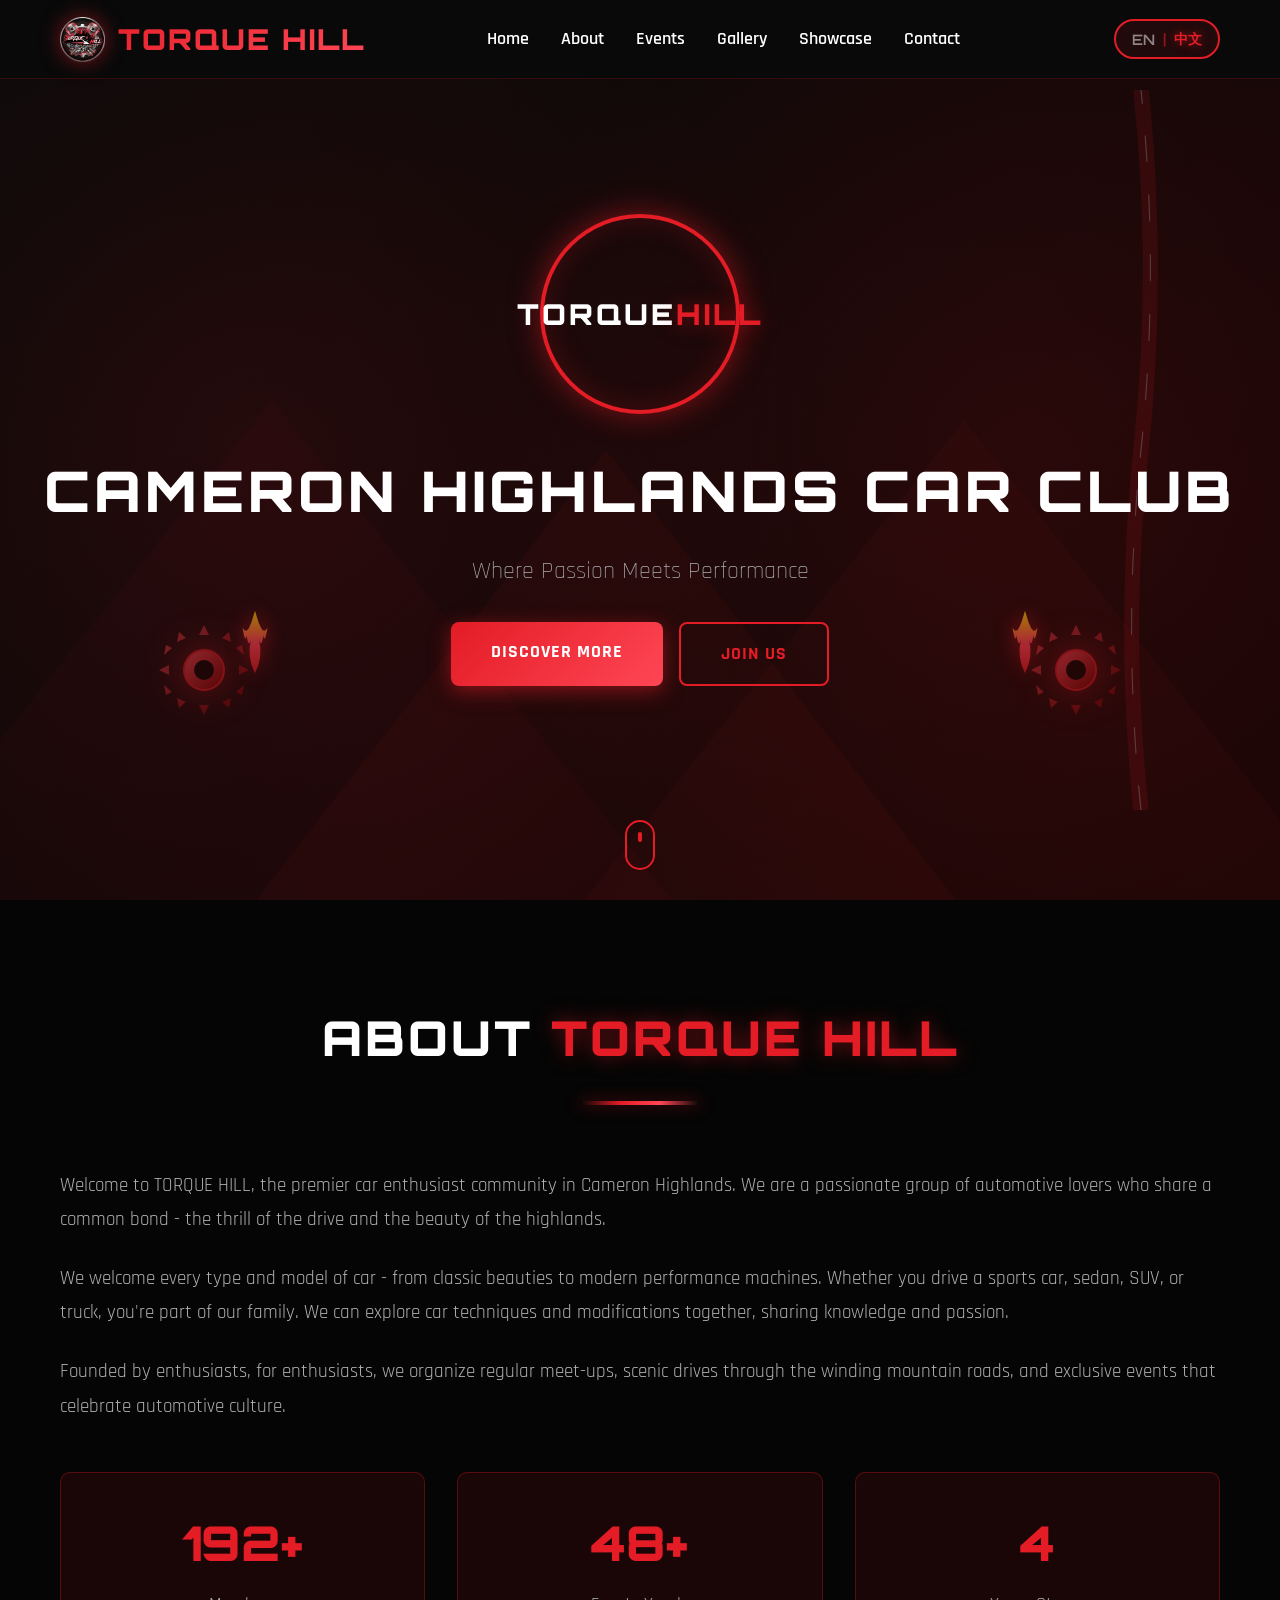
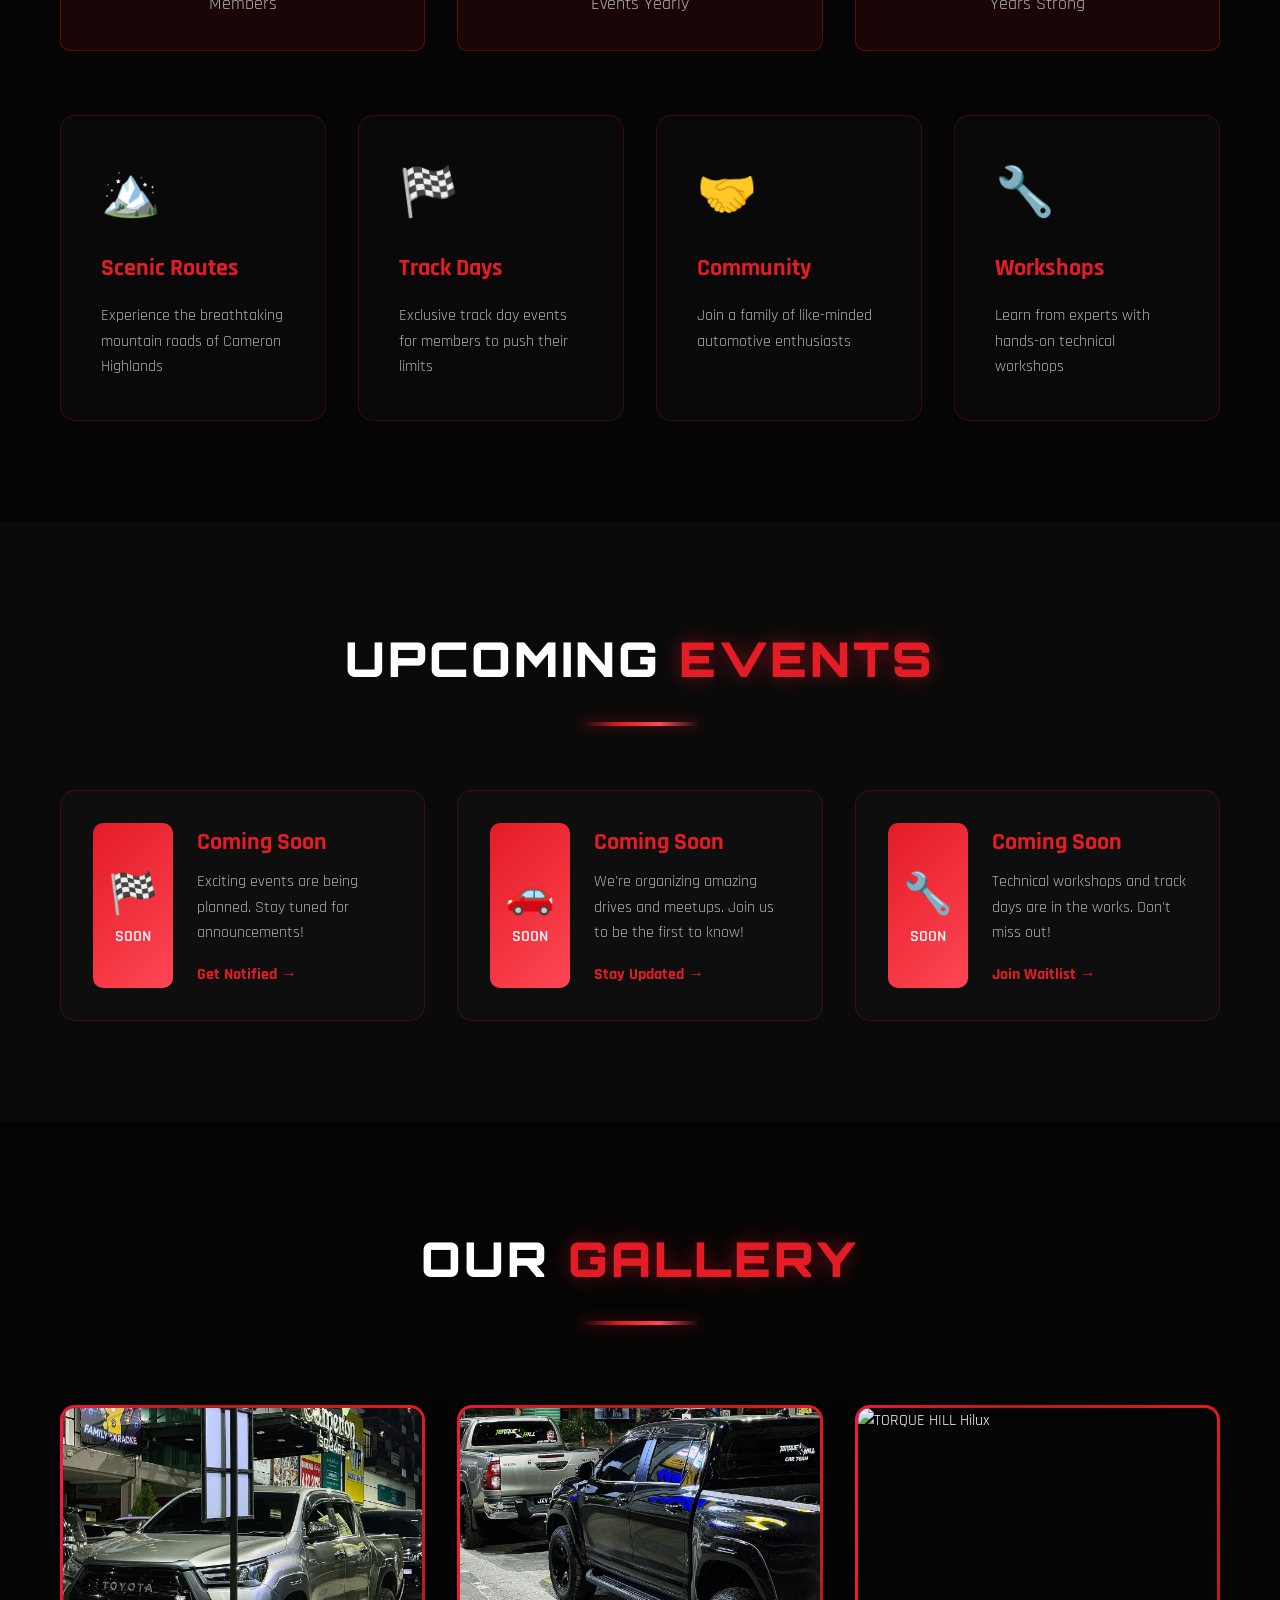
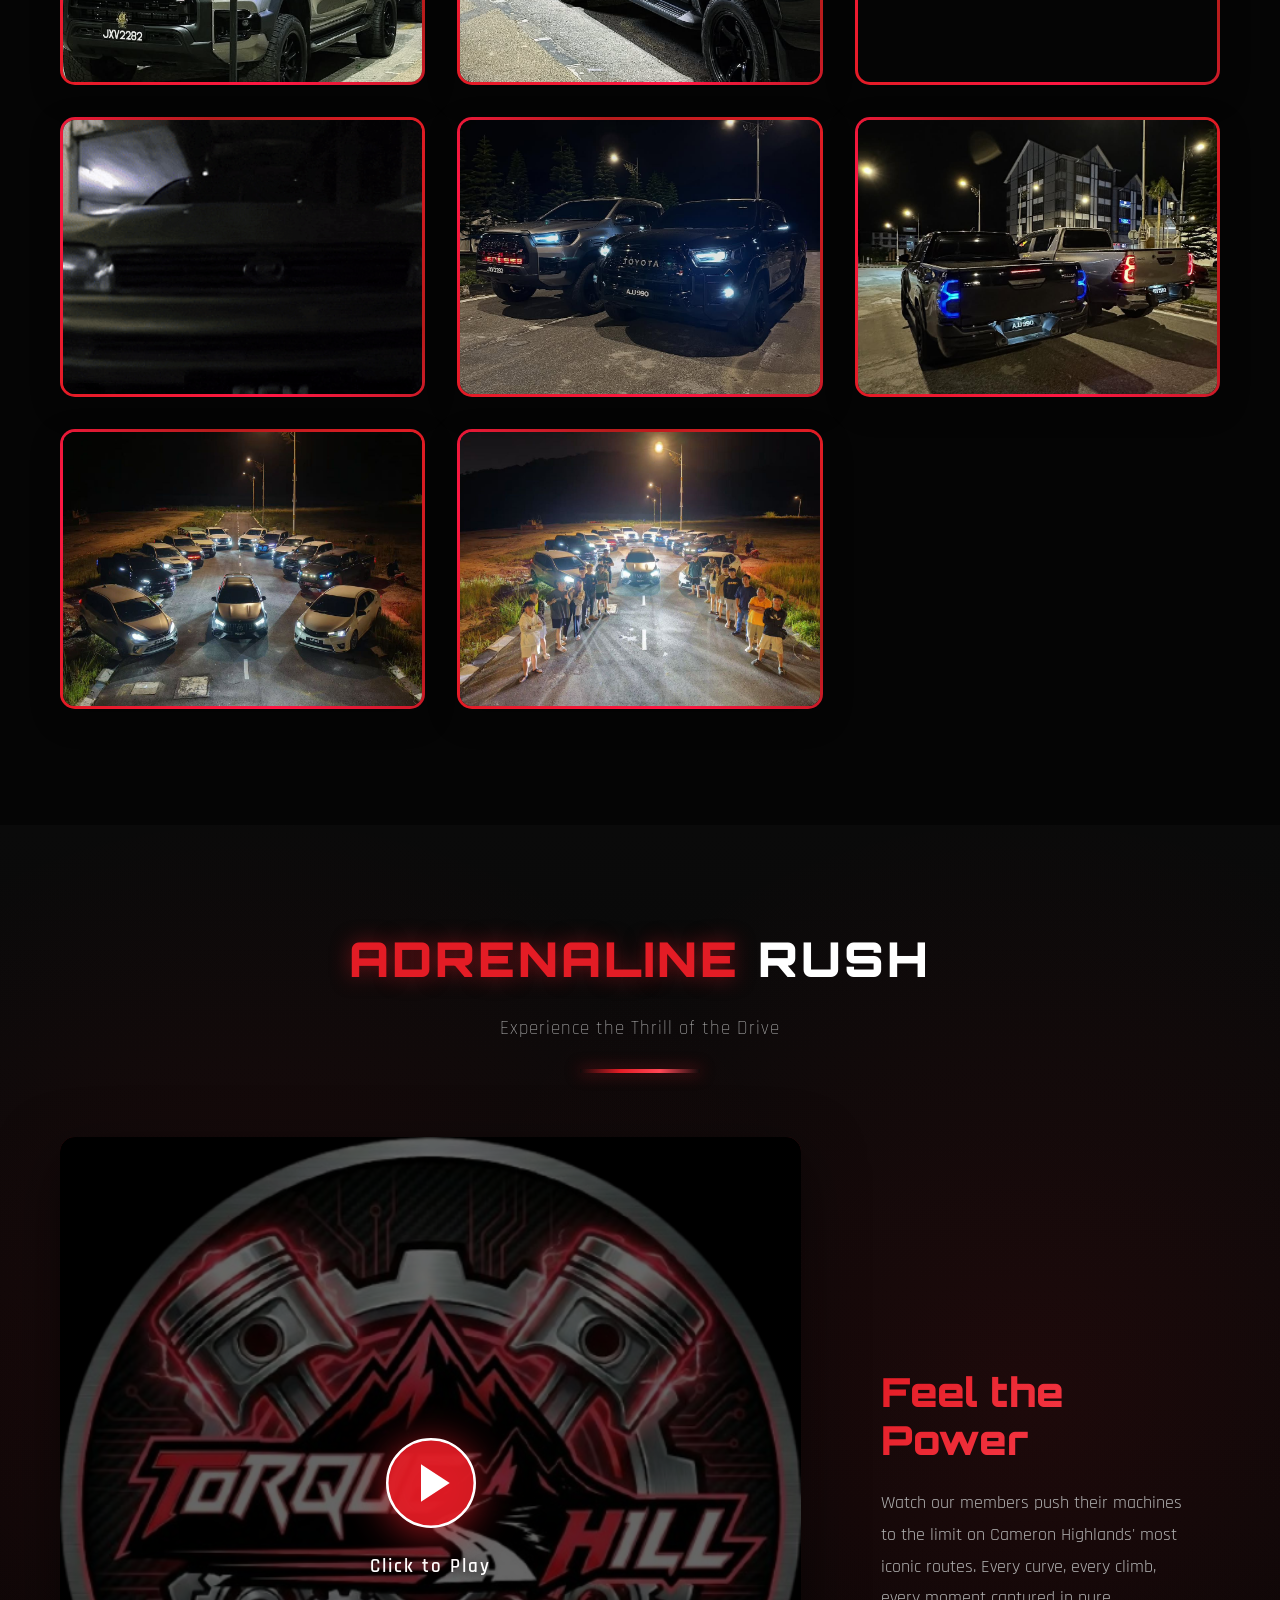
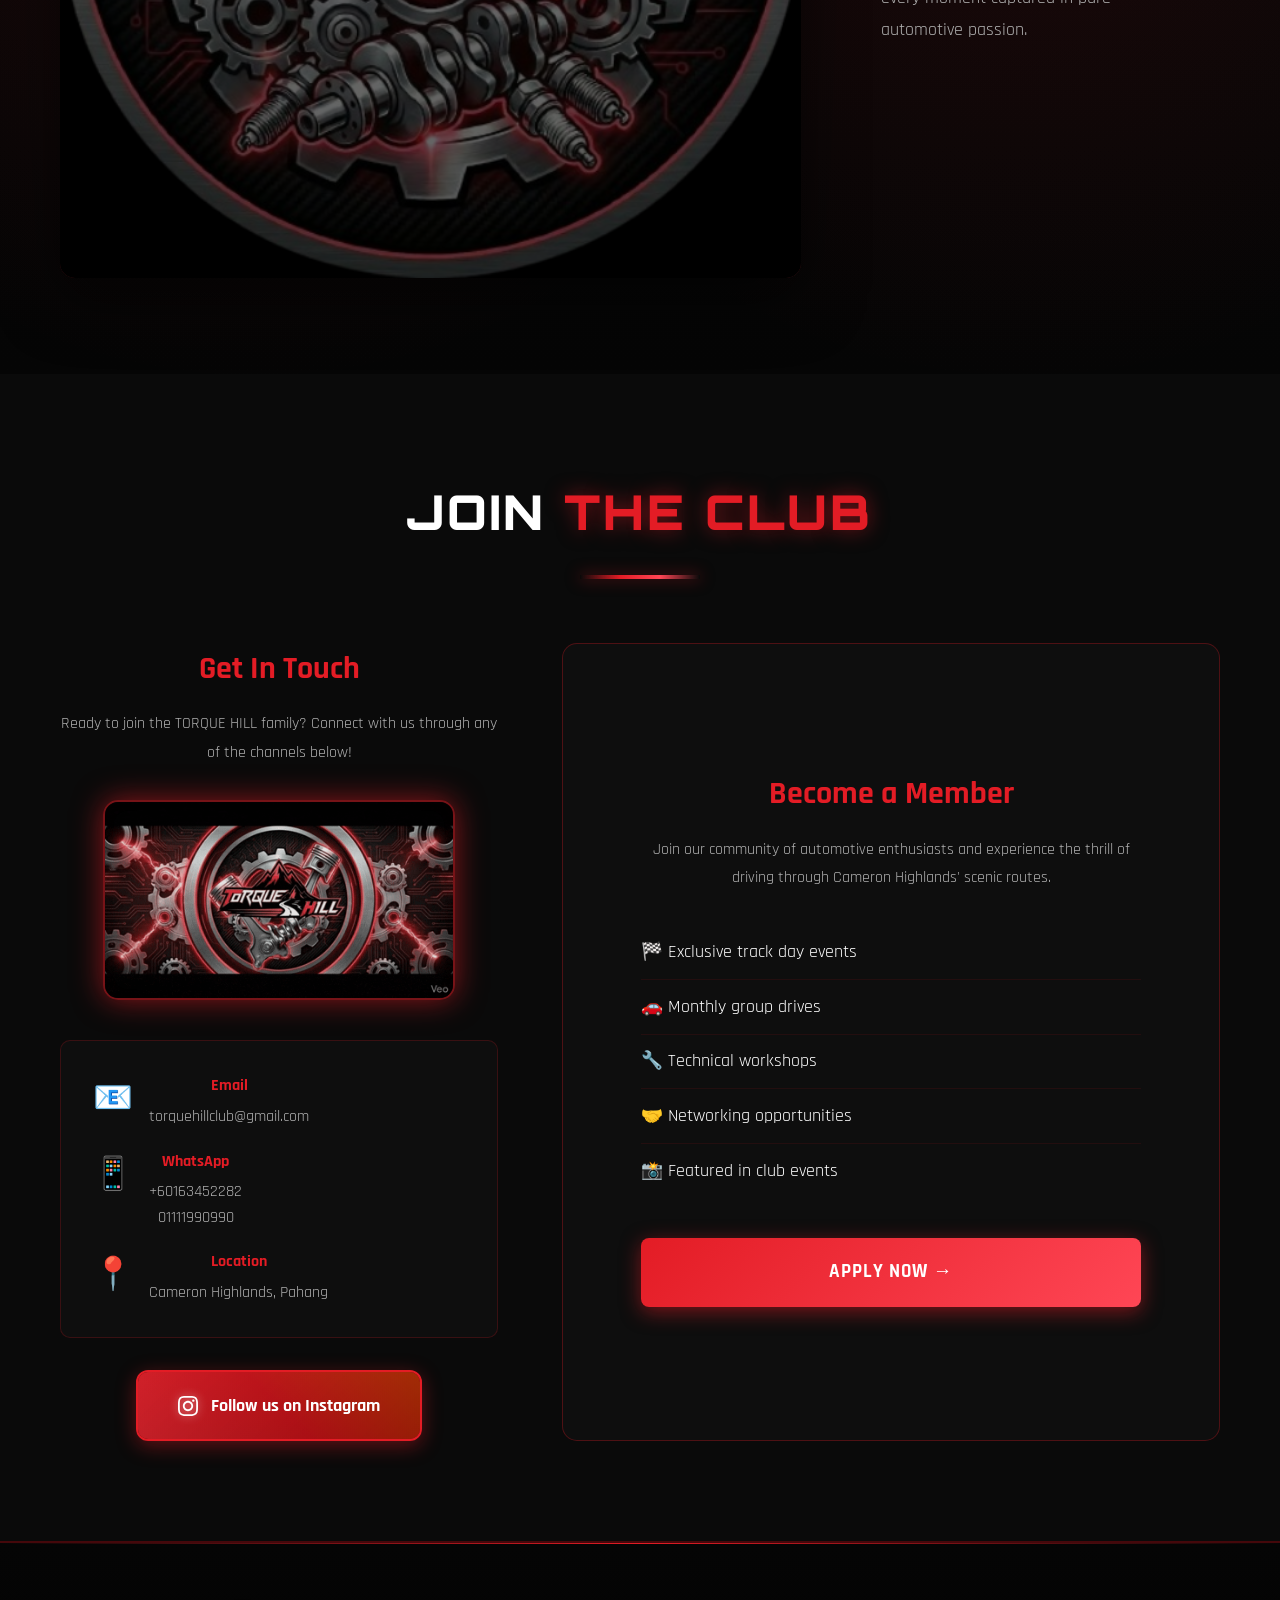
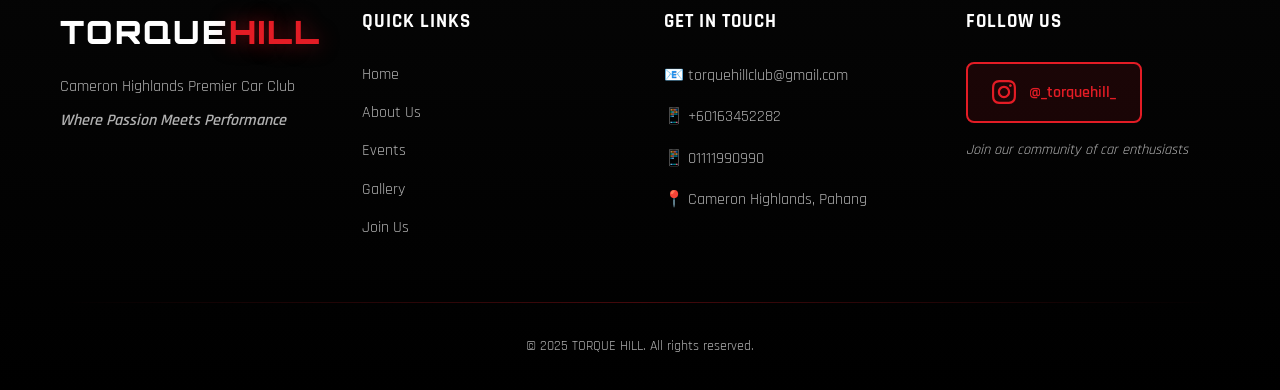
==== commit 0939e344: "Add SEO optimization: meta tags, sitemap.xml, and robots.txt for Google Search Console" ====
--- a/index.html
+++ b/index.html
@@ -3,7 +3,23 @@
 <head>
     <meta charset="UTF-8">
     <meta name="viewport" content="width=device-width, initial-scale=1.0">
-    <title>TORQUE HILL - Cameron Highlands Car Club</title>
+    
+    <!-- SEO Meta Tags -->
+    <title>TORQUE HILL - Cameron Highlands Car Club | Automotive Community</title>
+    <meta name="description" content="Official website of TORQUE HILL Car Club in Cameron Highlands. Join our passionate automotive community for car meets, scenic drives, track days, and exclusive events. All car types welcome!">
+    <meta name="keywords" content="Torque Hill, car club, Cameron Highlands, automotive, car meet, track day, car enthusiasts, Malaysia car club, mountain drives">
+    <meta name="author" content="TORQUE HILL Car Club">
+    
+    <!-- Open Graph Meta Tags (for social media sharing) -->
+    <meta property="og:title" content="TORQUE HILL - Cameron Highlands Car Club">
+    <meta property="og:description" content="Join the premier car enthusiast community in Cameron Highlands. Scenic drives, track days, and automotive events.">
+    <meta property="og:type" content="website">
+    <meta property="og:url" content="https://torquehillcarclub.github.io/torquehillcarclub/">
+    <meta property="og:image" content="https://torquehillcarclub.github.io/torquehillcarclub/media/torque.png">
+    
+    <!-- Google Site Verification - REPLACE WITH YOUR VERIFICATION CODE -->
+    <!-- <meta name="google-site-verification" content="YOUR_VERIFICATION_CODE_HERE" /> -->
+    
     <link rel="icon" type="image/svg+xml" href="favicon.svg">
     <link rel="stylesheet" href="styles.css">
     <link rel="preconnect" href="https://fonts.googleapis.com">
--- a/styles.css
+++ b/styles.css
@@ -2209,15 +2209,7 @@
     }
     
     .lightbox-zoom-controls {
-        top: 10px;
-        left: 10px;
-        gap: 8px;
-    }
-    
-    .zoom-btn {
-        width: 44px;
-        height: 44px;
-        font-size: 24px;
+        display: none;
     }
     
     .lightbox-caption {
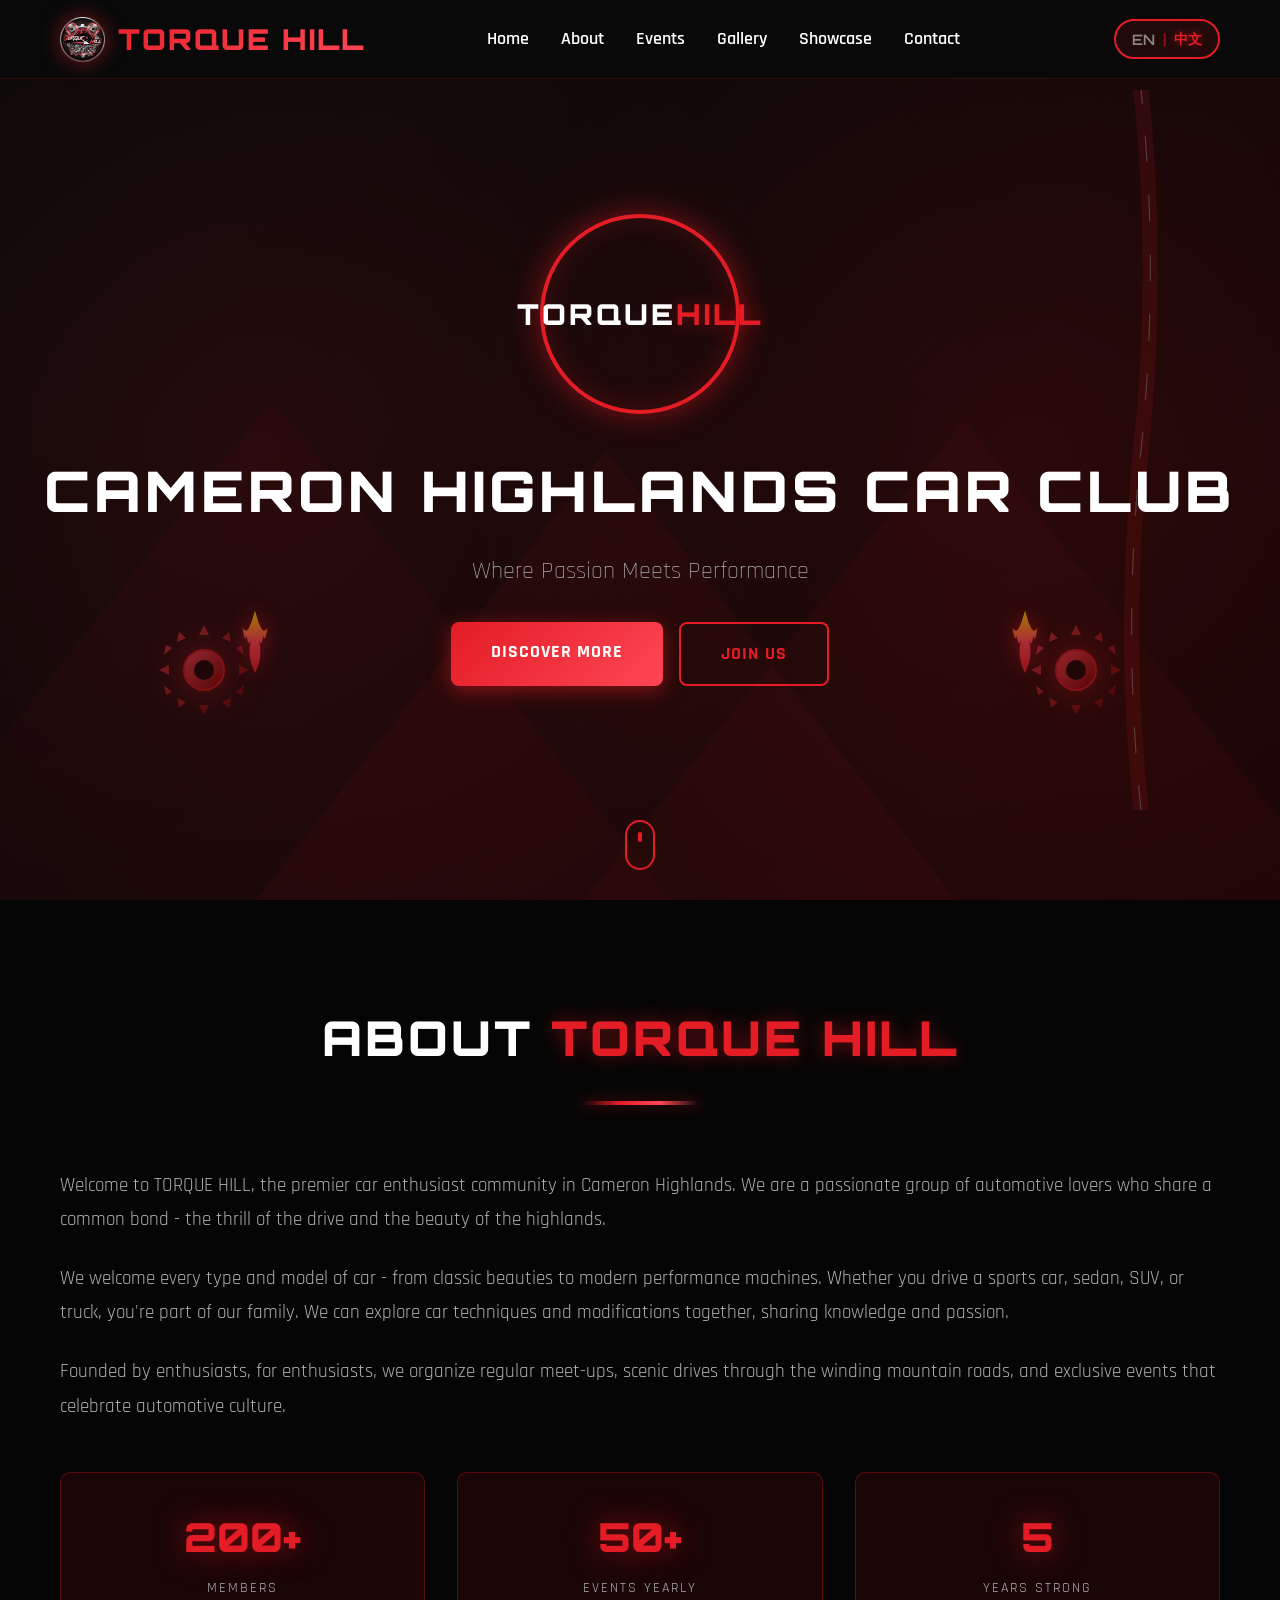
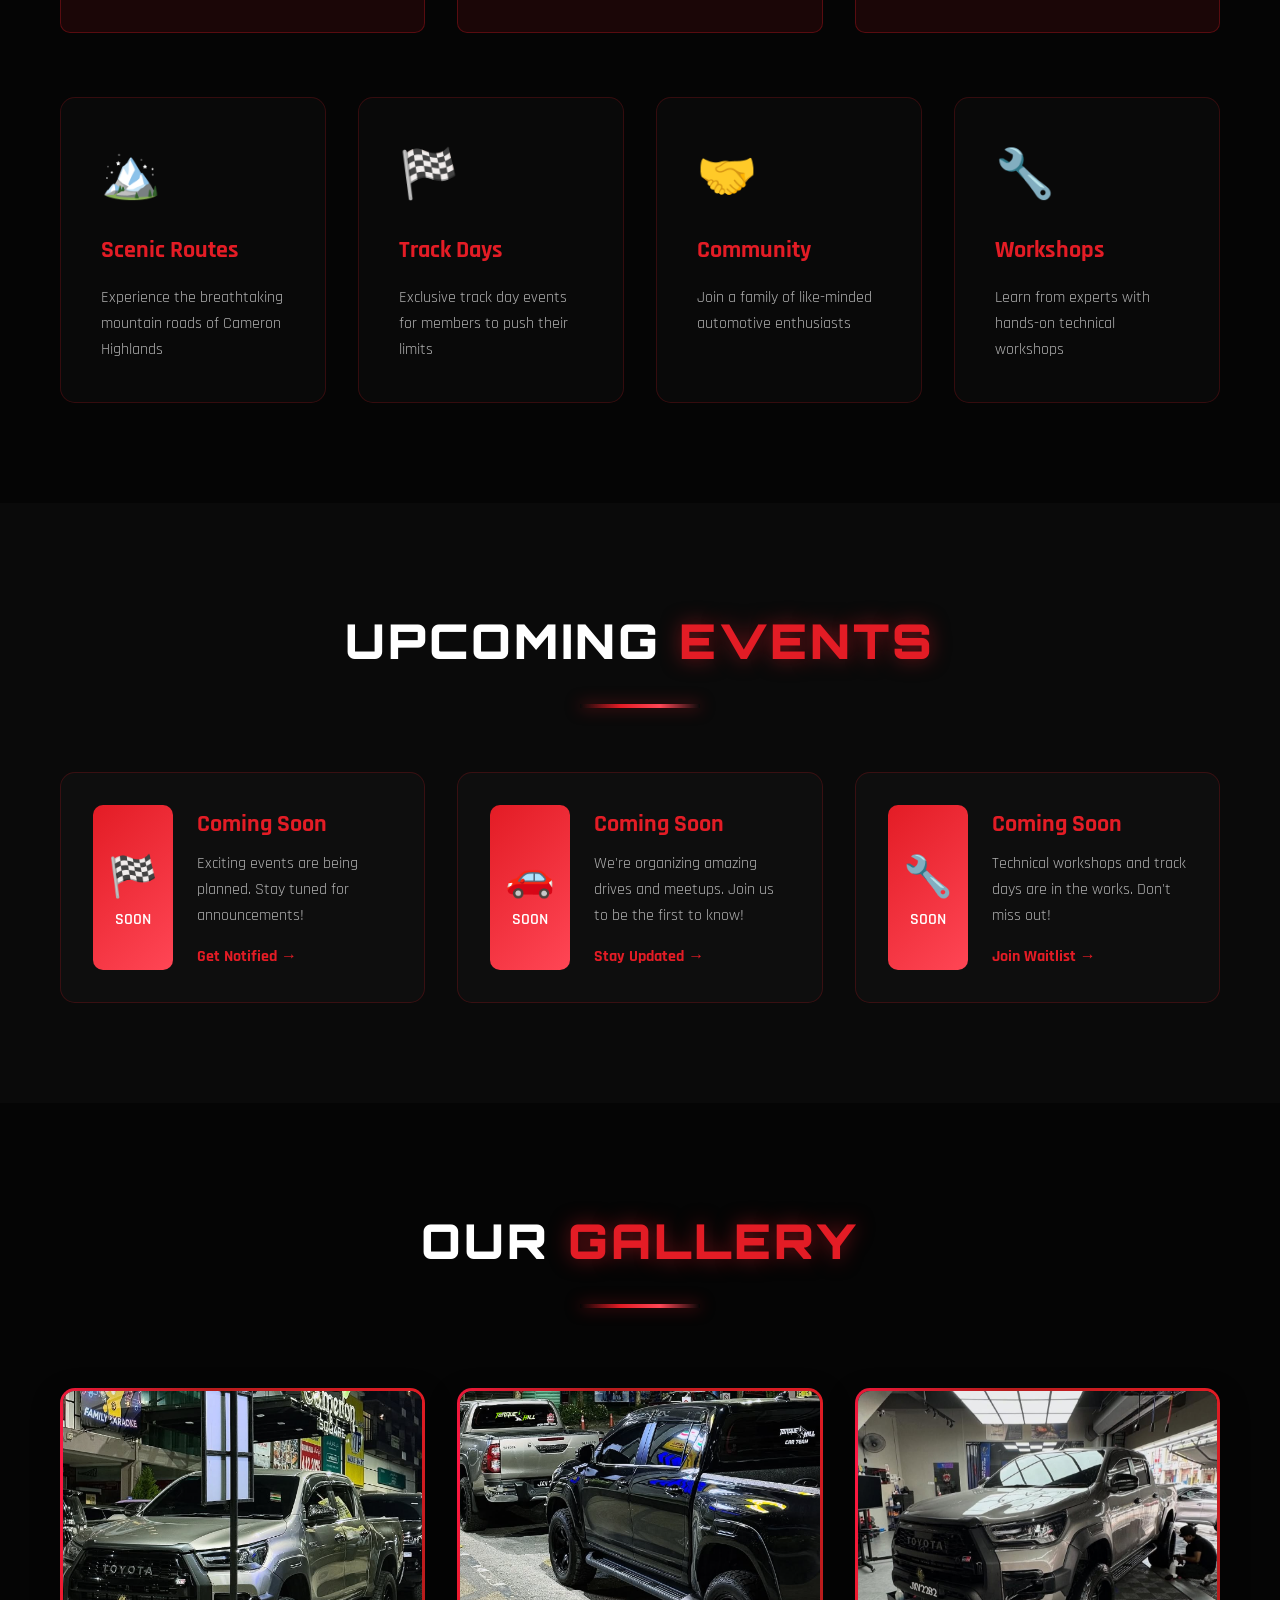
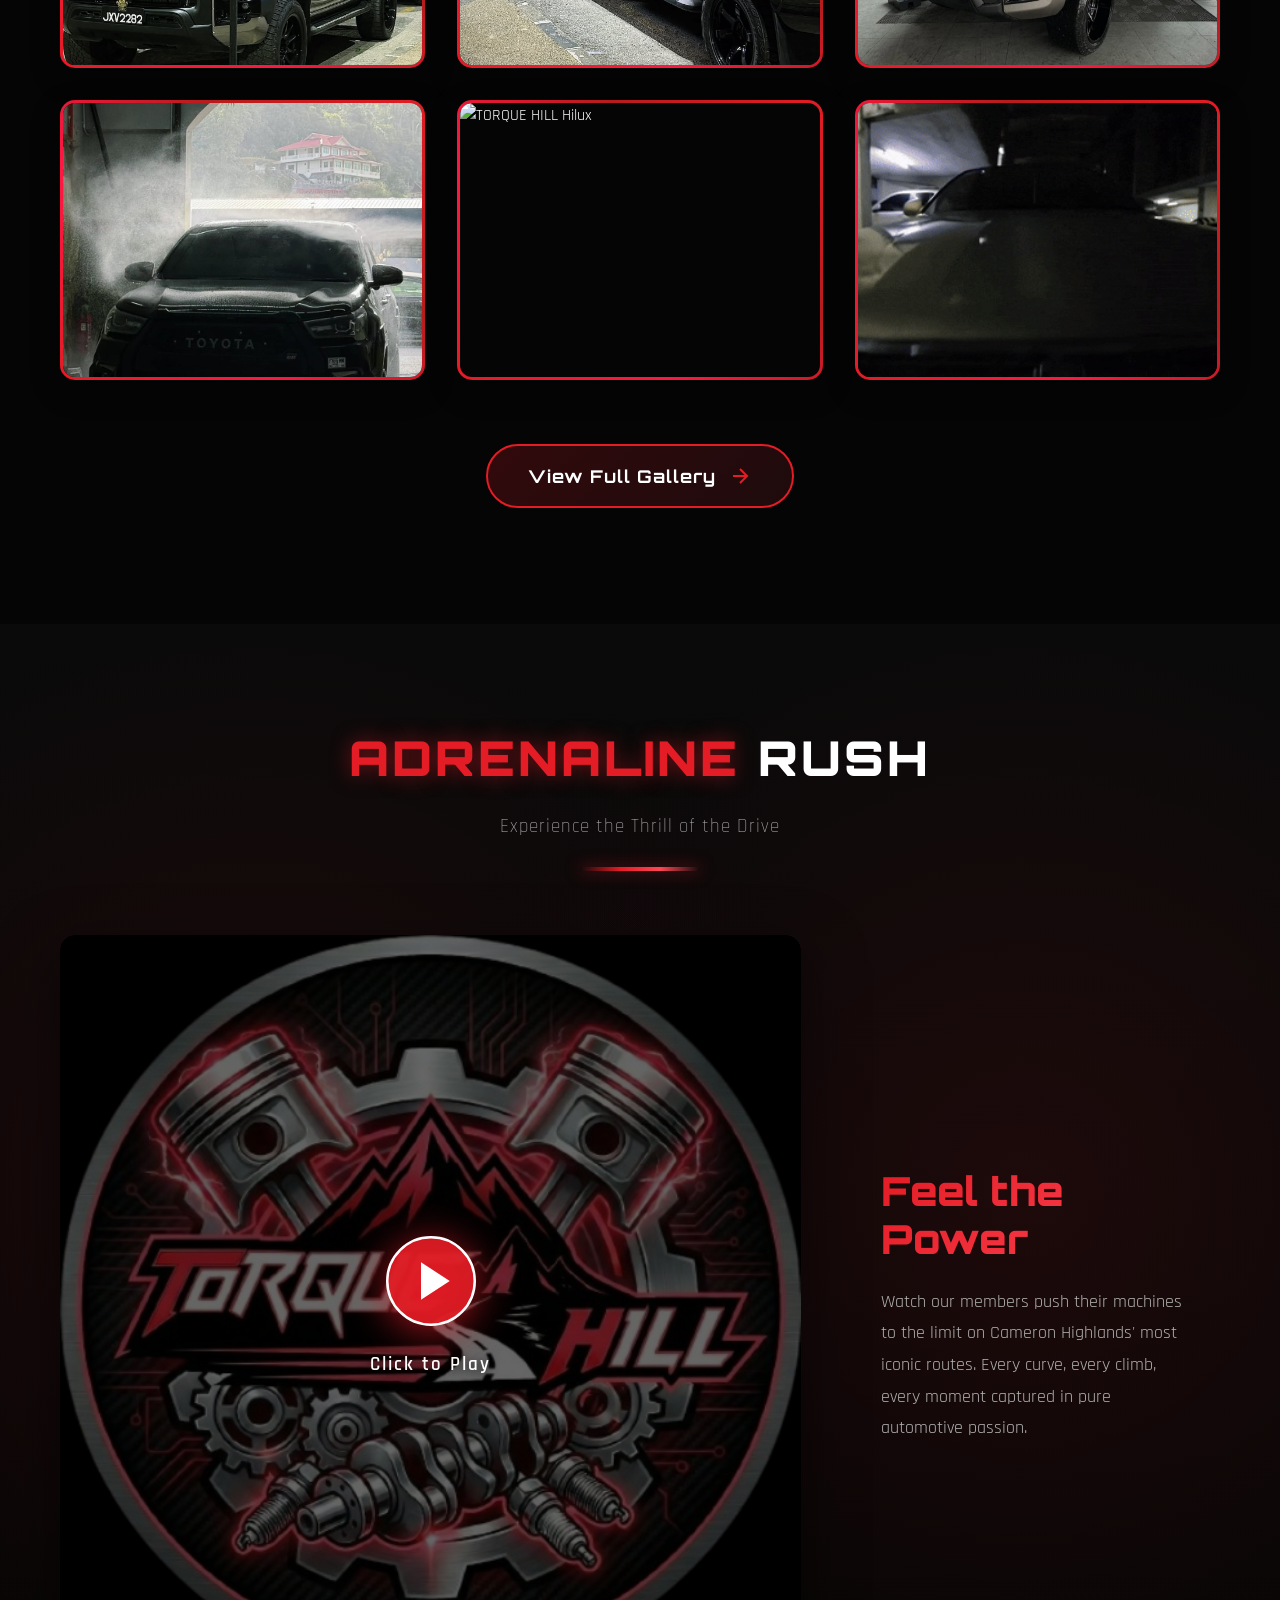
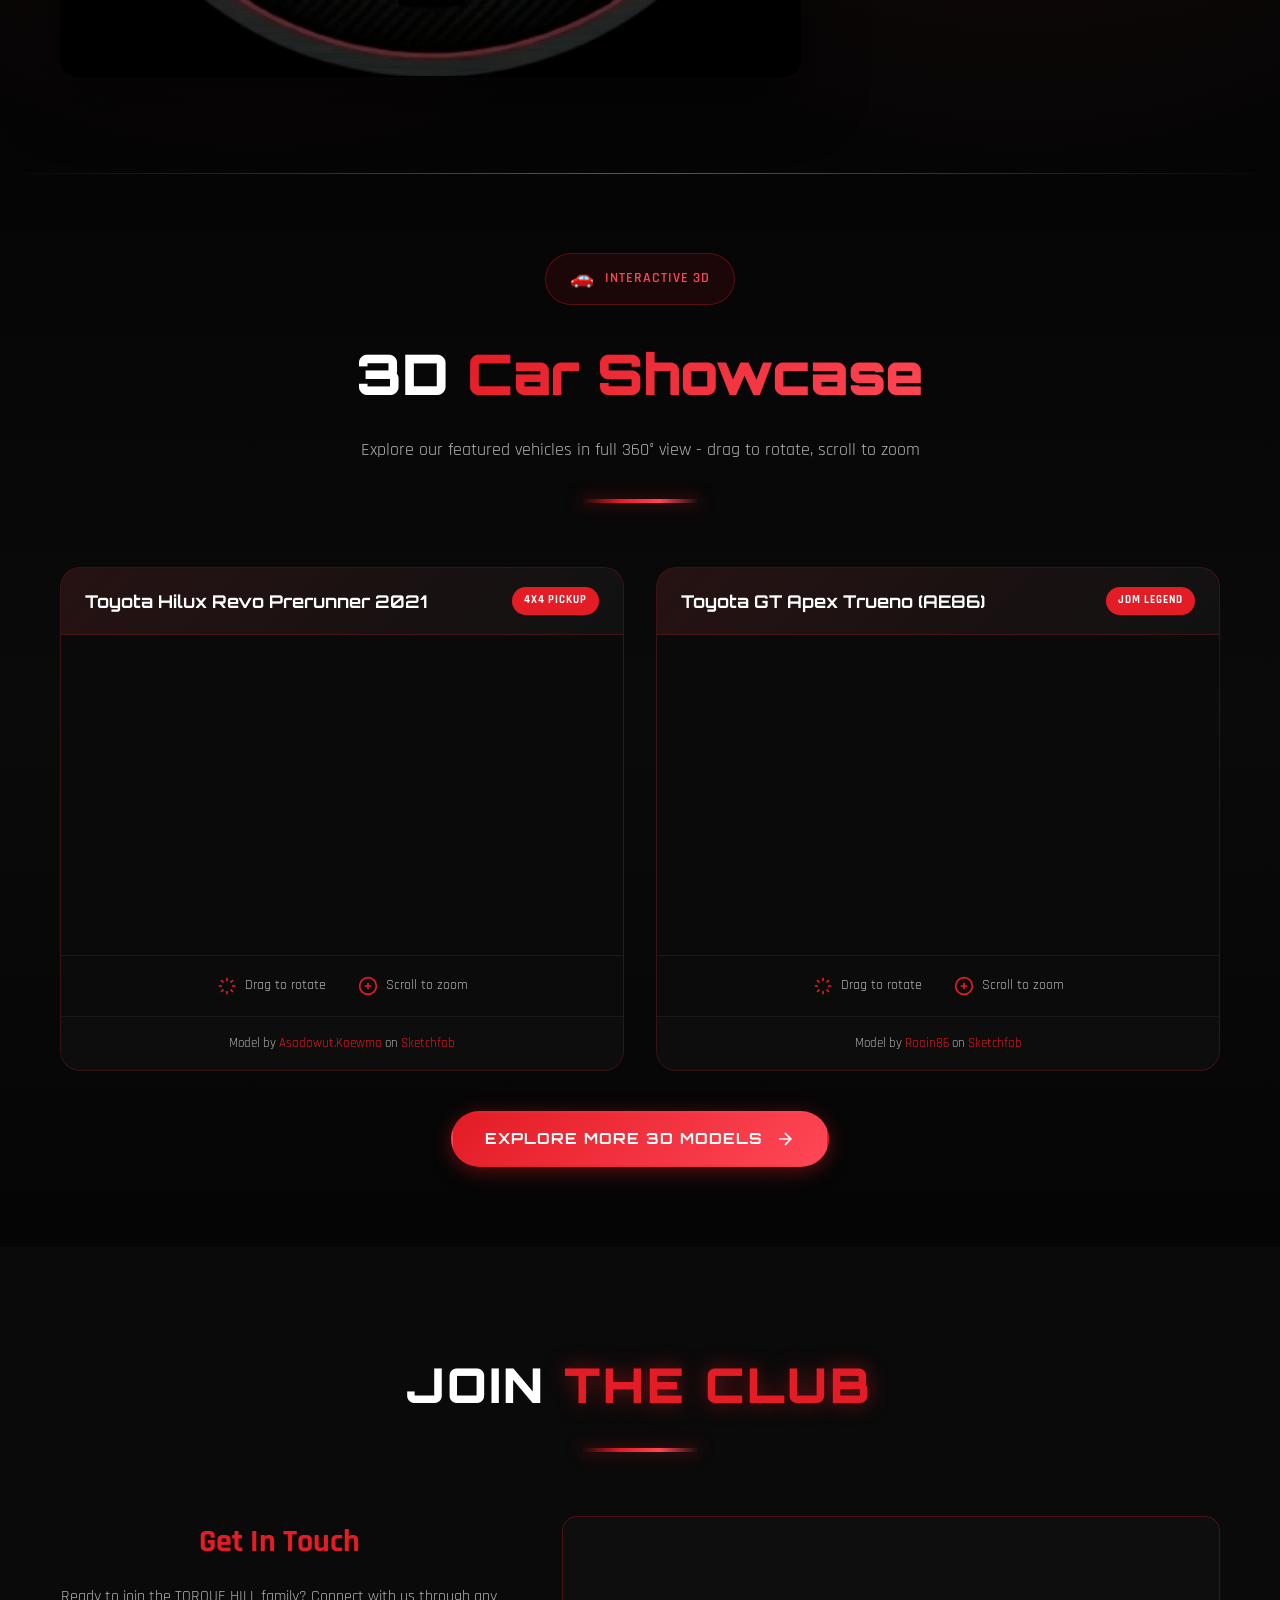
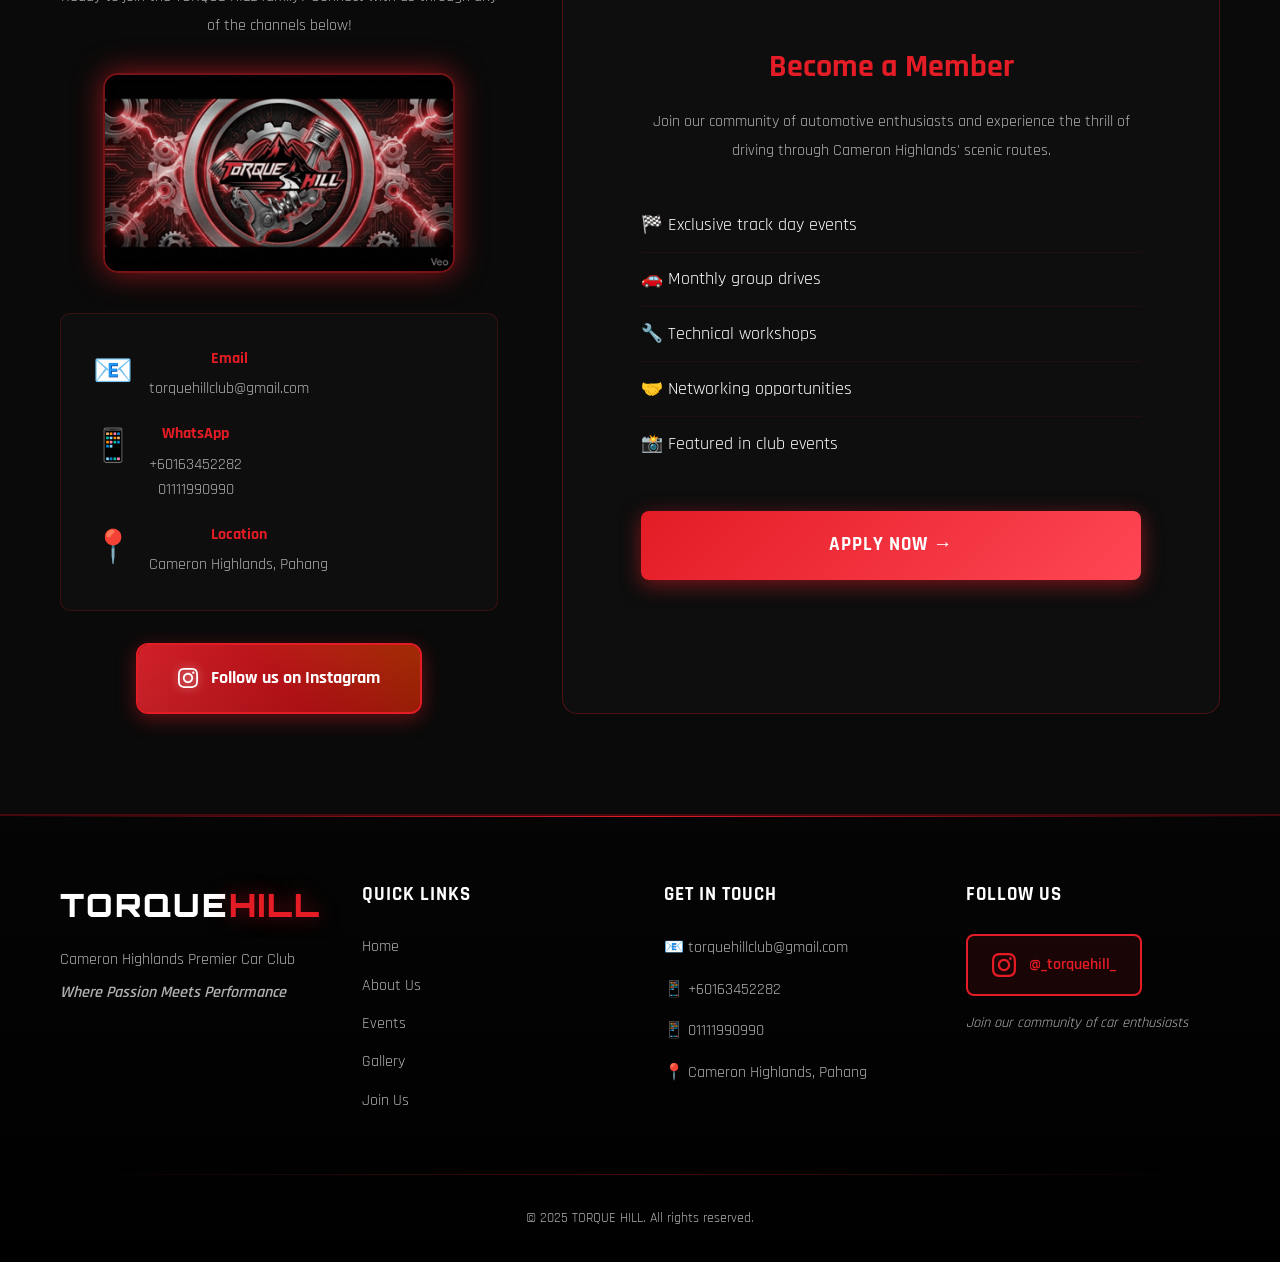
==== commit bfbdeb3c: "Add 24 interactive 3D car models with brand filtering - Added Toyota (13): Hilux, AE86, Corolla, Cam" ====
--- a/index.html
+++ b/index.html
@@ -288,6 +288,34 @@
                         </div>
                     </div>
                 </div>
+                <div class="gallery-item" data-image="media/990.jpeg">
+                    <img src="media/990.jpeg" alt="TORQUE HILL 990" class="gallery-image">
+                    <div class="gallery-overlay">
+                        <div class="gallery-overlay-content">
+                            <svg class="zoom-icon" width="60" height="60" viewBox="0 0 24 24" fill="none" stroke="currentColor" stroke-width="2">
+                                <circle cx="11" cy="11" r="8"></circle>
+                                <path d="m21 21-4.35-4.35"></path>
+                                <line x1="11" y1="8" x2="11" y2="14"></line>
+                                <line x1="8" y1="11" x2="14" y2="11"></line>
+                            </svg>
+                            <p class="click-text" data-en="Click to view" data-zh="点击查看">Click to view</p>
+                        </div>
+                    </div>
+                </div>
+                <div class="gallery-item" data-image="media/2282.jpeg">
+                    <img src="media/2282.jpeg" alt="TORQUE HILL 2282" class="gallery-image">
+                    <div class="gallery-overlay">
+                        <div class="gallery-overlay-content">
+                            <svg class="zoom-icon" width="60" height="60" viewBox="0 0 24 24" fill="none" stroke="currentColor" stroke-width="2">
+                                <circle cx="11" cy="11" r="8"></circle>
+                                <path d="m21 21-4.35-4.35"></path>
+                                <line x1="11" y1="8" x2="11" y2="14"></line>
+                                <line x1="8" y1="11" x2="14" y2="11"></line>
+                            </svg>
+                            <p class="click-text" data-en="Click to view" data-zh="点击查看">Click to view</p>
+                        </div>
+                    </div>
+                </div>
                 <div class="gallery-item" data-image="media/hilux.gif">
                     <img src="media/hilux.gif" alt="TORQUE HILL Hilux" class="gallery-image">
                     <div class="gallery-overlay">
@@ -316,62 +344,19 @@
                         </div>
                     </div>
                 </div>
-                <div class="gallery-item" data-image="media/4.jpg">
-                    <img src="media/4.jpg" alt="TORQUE HILL Car Meet" class="gallery-image">
-                    <div class="gallery-overlay">
-                        <div class="gallery-overlay-content">
-                            <svg class="zoom-icon" width="60" height="60" viewBox="0 0 24 24" fill="none" stroke="currentColor" stroke-width="2">
-                                <circle cx="11" cy="11" r="8"></circle>
-                                <path d="m21 21-4.35-4.35"></path>
-                                <line x1="11" y1="8" x2="11" y2="14"></line>
-                                <line x1="8" y1="11" x2="14" y2="11"></line>
-                            </svg>
-                            <p class="click-text" data-en="Click to view" data-zh="点击查看">Click to view</p>
-                        </div>
-                    </div>
-                </div>
-                <div class="gallery-item" data-image="media/5.jpg">
-                    <img src="media/5.jpg" alt="TORQUE HILL Drive" class="gallery-image">
-                    <div class="gallery-overlay">
-                        <div class="gallery-overlay-content">
-                            <svg class="zoom-icon" width="60" height="60" viewBox="0 0 24 24" fill="none" stroke="currentColor" stroke-width="2">
-                                <circle cx="11" cy="11" r="8"></circle>
-                                <path d="m21 21-4.35-4.35"></path>
-                                <line x1="11" y1="8" x2="11" y2="14"></line>
-                                <line x1="8" y1="11" x2="14" y2="11"></line>
-                            </svg>
-                            <p class="click-text" data-en="Click to view" data-zh="点击查看">Click to view</p>
-                        </div>
-                    </div>
-                </div>
-                <div class="gallery-item" data-image="media/10.jpeg">
-                    <img src="media/10.jpeg" alt="TORQUE HILL Event" class="gallery-image">
-                    <div class="gallery-overlay">
-                        <div class="gallery-overlay-content">
-                            <svg class="zoom-icon" width="60" height="60" viewBox="0 0 24 24" fill="none" stroke="currentColor" stroke-width="2">
-                                <circle cx="11" cy="11" r="8"></circle>
-                                <path d="m21 21-4.35-4.35"></path>
-                                <line x1="11" y1="8" x2="11" y2="14"></line>
-                                <line x1="8" y1="11" x2="14" y2="11"></line>
-                            </svg>
-                            <p class="click-text" data-en="Click to view" data-zh="点击查看">Click to view</p>
-                        </div>
-                    </div>
-                </div>
-                <div class="gallery-item" data-image="media/11.jpeg">
-                    <img src="media/11.jpeg" alt="TORQUE HILL Gathering" class="gallery-image">
-                    <div class="gallery-overlay">
-                        <div class="gallery-overlay-content">
-                            <svg class="zoom-icon" width="60" height="60" viewBox="0 0 24 24" fill="none" stroke="currentColor" stroke-width="2">
-                                <circle cx="11" cy="11" r="8"></circle>
-                                <path d="m21 21-4.35-4.35"></path>
-                                <line x1="11" y1="8" x2="11" y2="14"></line>
-                                <line x1="8" y1="11" x2="14" y2="11"></line>
-                            </svg>
-                            <p class="click-text" data-en="Click to view" data-zh="点击查看">Click to view</p>
-                        </div>
-                    </div>
-                </div>
+            </div>
+            <!-- Show More Button -->
+            <div class="show-more-container">
+                <a href="gallery.html" class="show-more-btn">
+                    <span class="btn-text" data-en="View Full Gallery" data-zh="查看完整画廊">View Full Gallery</span>
+                    <span class="btn-icon">
+                        <svg width="24" height="24" viewBox="0 0 24 24" fill="none" stroke="currentColor" stroke-width="2">
+                            <path d="M5 12h14"></path>
+                            <path d="m12 5 7 7-7 7"></path>
+                        </svg>
+                    </span>
+                    <span class="btn-glow"></span>
+                </a>
             </div>
         </div>
     </section>
@@ -434,6 +419,124 @@
                     <h3 data-en="Feel the Power" data-zh="感受力量">Feel the Power</h3>
                     <p data-en="Watch our members push their machines to the limit on Cameron Highlands' most iconic routes. Every curve, every climb, every moment captured in pure automotive passion." data-zh="观看我们的会员在金马仑高原最具标志性的路线上将他们的机器推向极限。每一个弯道、每一次爬升、每一个瞬间都充满了纯粹的汽车激情。">Watch our members push their machines to the limit on Cameron Highlands' most iconic routes. Every curve, every climb, every moment captured in pure automotive passion.</p>
                 </div>
+            </div>
+        </div>
+    </section>
+
+    <!-- 3D Model Showcase Section -->
+    <section id="3d-model" class="model-showcase">
+        <div class="container">
+            <div class="section-header">
+                <div class="model-badge">
+                    <span class="badge-icon">🚗</span>
+                    <span data-en="Interactive 3D" data-zh="互动3D">Interactive 3D</span>
+                </div>
+                <h2 class="model-title">
+                    <span data-en="3D " data-zh="3D ">3D </span>
+                    <span class="highlight-text" data-en="Car Showcase" data-zh="汽车展示">Car Showcase</span>
+                </h2>
+                <p class="model-subtitle" data-en="Explore our featured vehicles in full 360° view - drag to rotate, scroll to zoom" data-zh="以360°全景视角探索我们的精选车辆 - 拖动旋转，滚动缩放">Explore our featured vehicles in full 360° view - drag to rotate, scroll to zoom</p>
+                <div class="title-underline"></div>
+            </div>
+            
+            <div class="models-grid">
+                <!-- Toyota Hilux 3D Model -->
+                <div class="model-card">
+                    <div class="model-header">
+                        <h3 data-en="Toyota Hilux Revo Prerunner 2021" data-zh="丰田Hilux Revo Prerunner 2021">Toyota Hilux Revo Prerunner 2021</h3>
+                        <span class="model-tag" data-en="4x4 Pickup" data-zh="四驱皮卡">4x4 Pickup</span>
+                    </div>
+                    <div class="model-viewer">
+                        <div class="sketchfab-embed-wrapper">
+                            <iframe 
+                                title="Toyota Hilux Revo Prerunner 2021" 
+                                frameborder="0" 
+                                allowfullscreen 
+                                mozallowfullscreen="true" 
+                                webkitallowfullscreen="true" 
+                                allow="autoplay; fullscreen; xr-spatial-tracking" 
+                                xr-spatial-tracking 
+                                execution-while-out-of-viewport 
+                                execution-while-not-rendered 
+                                web-share
+                                loading="lazy" 
+                                src="https://sketchfab.com/models/04ae6d8e07e84f55a9e1d7e3261be171/embed?autospin=1&autostart=1&preload=1&ui_theme=dark&ui_infos=0&ui_controls=0&ui_stop=0&ui_inspector=0&ui_watermark_link=0&ui_watermark=0&ui_hint=0&ui_ar=0&ui_help=0&ui_settings=0&ui_vr=0&ui_fullscreen=0&ui_annotations=0&dnt=1">
+                            </iframe>
+                        </div>
+                    </div>
+                    <div class="model-controls">
+                        <div class="control-hint">
+                            <svg width="20" height="20" viewBox="0 0 24 24" fill="none" stroke="currentColor" stroke-width="2">
+                                <path d="M12 2v4M12 18v4M4.93 4.93l2.83 2.83M16.24 16.24l2.83 2.83M2 12h4M18 12h4M4.93 19.07l2.83-2.83M16.24 7.76l2.83-2.83"/>
+                            </svg>
+                            <span data-en="Drag to rotate" data-zh="拖动旋转">Drag to rotate</span>
+                        </div>
+                        <div class="control-hint">
+                            <svg width="20" height="20" viewBox="0 0 24 24" fill="none" stroke="currentColor" stroke-width="2">
+                                <circle cx="12" cy="12" r="10"/>
+                                <path d="M12 8v8M8 12h8"/>
+                            </svg>
+                            <span data-en="Scroll to zoom" data-zh="滚动缩放">Scroll to zoom</span>
+                        </div>
+                    </div>
+                    <p class="model-credit">
+                        Model by <a href="https://sketchfab.com/Asadawut.Kaewma" target="_blank" rel="nofollow">Asadawut.Kaewma</a> on <a href="https://sketchfab.com" target="_blank" rel="nofollow">Sketchfab</a>
+                    </p>
+                </div>
+
+                <!-- Toyota AE86 3D Model -->
+                <div class="model-card">
+                    <div class="model-header">
+                        <h3 data-en="Toyota GT Apex Trueno (AE86)" data-zh="丰田 GT Apex Trueno (AE86)">Toyota GT Apex Trueno (AE86)</h3>
+                        <span class="model-tag" data-en="JDM Legend" data-zh="JDM传奇">JDM Legend</span>
+                    </div>
+                    <div class="model-viewer">
+                        <div class="sketchfab-embed-wrapper">
+                            <iframe 
+                                title="Toyota GT Apex Trueno (AE86) Stock JDM" 
+                                frameborder="0" 
+                                allowfullscreen 
+                                mozallowfullscreen="true" 
+                                webkitallowfullscreen="true" 
+                                allow="autoplay; fullscreen; xr-spatial-tracking" 
+                                xr-spatial-tracking 
+                                execution-while-out-of-viewport 
+                                execution-while-not-rendered 
+                                web-share
+                                loading="lazy" 
+                                src="https://sketchfab.com/models/552435085b5a4e20a0e89150c3c0f292/embed?autospin=1&autostart=1&preload=1&ui_theme=dark&ui_infos=0&ui_controls=0&ui_stop=0&ui_inspector=0&ui_watermark_link=0&ui_watermark=0&ui_hint=0&ui_ar=0&ui_help=0&ui_settings=0&ui_vr=0&ui_fullscreen=0&ui_annotations=0&dnt=1">
+                            </iframe>
+                        </div>
+                    </div>
+                    <div class="model-controls">
+                        <div class="control-hint">
+                            <svg width="20" height="20" viewBox="0 0 24 24" fill="none" stroke="currentColor" stroke-width="2">
+                                <path d="M12 2v4M12 18v4M4.93 4.93l2.83 2.83M16.24 16.24l2.83 2.83M2 12h4M18 12h4M4.93 19.07l2.83-2.83M16.24 7.76l2.83-2.83"/>
+                            </svg>
+                            <span data-en="Drag to rotate" data-zh="拖动旋转">Drag to rotate</span>
+                        </div>
+                        <div class="control-hint">
+                            <svg width="20" height="20" viewBox="0 0 24 24" fill="none" stroke="currentColor" stroke-width="2">
+                                <circle cx="12" cy="12" r="10"/>
+                                <path d="M12 8v8M8 12h8"/>
+                            </svg>
+                            <span data-en="Scroll to zoom" data-zh="滚动缩放">Scroll to zoom</span>
+                        </div>
+                    </div>
+                    <p class="model-credit">
+                        Model by <a href="https://sketchfab.com/Raain86" target="_blank" rel="nofollow">Raain86</a> on <a href="https://sketchfab.com" target="_blank" rel="nofollow">Sketchfab</a>
+                    </p>
+                </div>
+            </div>
+
+            <!-- Show More 3D Models Button -->
+            <div class="model-show-more">
+                <a href="3d-models.html" class="show-more-3d-btn">
+                    <span data-en="Explore More 3D Models" data-zh="探索更多3D模型">Explore More 3D Models</span>
+                    <svg width="20" height="20" viewBox="0 0 24 24" fill="none" stroke="currentColor" stroke-width="2">
+                        <path d="M5 12h14M12 5l7 7-7 7"/>
+                    </svg>
+                </a>
             </div>
         </div>
     </section>
--- a/styles.css
+++ b/styles.css
@@ -886,6 +886,1093 @@
 /* Gallery Section */
 .gallery {
     background: var(--darker-bg);
+}
+
+/* Show More Button Container */
+.show-more-container {
+    display: flex;
+    justify-content: center;
+    margin-top: 3rem;
+    padding-bottom: 1rem;
+}
+
+.show-more-btn {
+    position: relative;
+    display: flex;
+    align-items: center;
+    gap: 12px;
+    padding: 1rem 2.5rem;
+    font-family: 'Orbitron', sans-serif;
+    font-size: 1.1rem;
+    font-weight: 700;
+    color: var(--light-text);
+    text-decoration: none;
+    background: linear-gradient(135deg, rgba(227, 28, 37, 0.2), rgba(255, 70, 85, 0.1));
+    border: 2px solid var(--primary-color);
+    border-radius: 50px;
+    overflow: hidden;
+    cursor: pointer;
+    transition: all 0.4s cubic-bezier(0.4, 0, 0.2, 1);
+    z-index: 1;
+}
+
+.show-more-btn::before {
+    content: '';
+    position: absolute;
+    top: 0;
+    left: -100%;
+    width: 100%;
+    height: 100%;
+    background: linear-gradient(90deg, transparent, rgba(227, 28, 37, 0.4), transparent);
+    transition: left 0.6s ease;
+    z-index: -1;
+}
+
+.show-more-btn:hover::before {
+    left: 100%;
+}
+
+.show-more-btn:hover {
+    transform: translateY(-5px) scale(1.05);
+    box-shadow: 0 10px 40px rgba(227, 28, 37, 0.5),
+                0 0 30px rgba(227, 28, 37, 0.3);
+    background: linear-gradient(135deg, rgba(227, 28, 37, 0.4), rgba(255, 70, 85, 0.3));
+    border-color: var(--secondary-color);
+}
+
+.show-more-btn .btn-text {
+    position: relative;
+    z-index: 2;
+    letter-spacing: 1px;
+}
+
+.show-more-btn .btn-icon {
+    display: flex;
+    align-items: center;
+    justify-content: center;
+    transition: transform 0.3s ease;
+}
+
+.show-more-btn .btn-icon svg {
+    stroke: var(--primary-color);
+    transition: stroke 0.3s ease;
+}
+
+.show-more-btn:hover .btn-icon {
+    transform: translateX(5px);
+    animation: arrowBounce 0.6s ease infinite;
+}
+
+.show-more-btn:hover .btn-icon svg {
+    stroke: var(--secondary-color);
+}
+
+@keyframes arrowBounce {
+    0%, 100% {
+        transform: translateX(5px);
+    }
+    50% {
+        transform: translateX(10px);
+    }
+}
+
+.btn-glow {
+    position: absolute;
+    top: 50%;
+    left: 50%;
+    transform: translate(-50%, -50%);
+    width: 0;
+    height: 0;
+    background: radial-gradient(circle, rgba(227, 28, 37, 0.6), transparent);
+    border-radius: 50%;
+    opacity: 0;
+    transition: all 0.4s ease;
+    z-index: 0;
+}
+
+.show-more-btn:hover .btn-glow {
+    width: 300px;
+    height: 300px;
+    opacity: 0.3;
+}
+
+/* Pulsing animation for the button */
+.show-more-btn::after {
+    content: '';
+    position: absolute;
+    inset: -3px;
+    border-radius: 50px;
+    background: linear-gradient(45deg, var(--primary-color), var(--secondary-color), var(--primary-color));
+    z-index: -2;
+    opacity: 0;
+    animation: buttonPulse 2s ease-in-out infinite;
+}
+
+@keyframes buttonPulse {
+    0%, 100% {
+        opacity: 0;
+        transform: scale(1);
+    }
+    50% {
+        opacity: 0.5;
+        transform: scale(1.02);
+    }
+}
+
+/* Gallery Page Specific Styles */
+.gallery-page-header {
+    padding-top: 120px;
+    padding-bottom: 2rem;
+    background: var(--darker-bg);
+}
+
+.gallery-page-title {
+    font-size: 3rem;
+    margin-bottom: 0.5rem;
+}
+
+.gallery-subtitle {
+    color: var(--gray-text);
+    font-size: 1.2rem;
+    margin-bottom: 1rem;
+}
+
+.back-link {
+    margin-bottom: 2rem;
+}
+
+.back-btn {
+    display: inline-flex;
+    align-items: center;
+    gap: 8px;
+    color: var(--gray-text);
+    text-decoration: none;
+    font-size: 1rem;
+    font-weight: 500;
+    padding: 0.5rem 1rem;
+    border-radius: 25px;
+    background: rgba(227, 28, 37, 0.1);
+    border: 1px solid rgba(227, 28, 37, 0.3);
+    transition: all 0.3s ease;
+}
+
+.back-btn:hover {
+    color: var(--light-text);
+    background: rgba(227, 28, 37, 0.2);
+    border-color: var(--primary-color);
+    transform: translateX(-5px);
+}
+
+.back-btn svg {
+    transition: transform 0.3s ease;
+}
+
+.back-btn:hover svg {
+    transform: translateX(-3px);
+}
+
+.gallery-full-page {
+    padding-top: 1rem;
+    min-height: 60vh;
+}
+
+.gallery-full-grid {
+    grid-template-columns: repeat(auto-fit, minmax(300px, 1fr));
+}
+
+/* Active link style for gallery page */
+.nav-menu a.active {
+    color: var(--primary-color);
+}
+
+.nav-menu a.active::after {
+    width: 100%;
+}
+
+/* ==========================================
+   MODERN GALLERY PAGE STYLES
+   ========================================== */
+
+/* Gallery Hero Section */
+.gallery-hero {
+    position: relative;
+    min-height: 70vh;
+    display: flex;
+    align-items: center;
+    justify-content: center;
+    padding-top: 80px;
+    overflow: hidden;
+    background: linear-gradient(135deg, var(--darker-bg) 0%, #0d0d0d 50%, var(--dark-bg) 100%);
+}
+
+.gallery-hero-bg {
+    position: absolute;
+    inset: 0;
+    overflow: hidden;
+}
+
+/* Floating Shapes */
+.floating-shapes {
+    position: absolute;
+    inset: 0;
+    pointer-events: none;
+}
+
+.shape {
+    position: absolute;
+    border-radius: 50%;
+    filter: blur(60px);
+    opacity: 0.3;
+    animation: floatShape 20s ease-in-out infinite;
+}
+
+.shape-1 {
+    width: 400px;
+    height: 400px;
+    background: linear-gradient(135deg, var(--primary-color), transparent);
+    top: -10%;
+    right: -5%;
+    animation-delay: 0s;
+}
+
+.shape-2 {
+    width: 300px;
+    height: 300px;
+    background: linear-gradient(135deg, var(--secondary-color), transparent);
+    bottom: 10%;
+    left: -5%;
+    animation-delay: -5s;
+}
+
+.shape-3 {
+    width: 200px;
+    height: 200px;
+    background: linear-gradient(135deg, #ff6b6b, transparent);
+    top: 40%;
+    left: 30%;
+    animation-delay: -10s;
+}
+
+.shape-4 {
+    width: 250px;
+    height: 250px;
+    background: linear-gradient(135deg, var(--primary-color), transparent);
+    bottom: 20%;
+    right: 20%;
+    animation-delay: -15s;
+}
+
+@keyframes floatShape {
+    0%, 100% {
+        transform: translate(0, 0) rotate(0deg);
+    }
+    25% {
+        transform: translate(30px, -30px) rotate(90deg);
+    }
+    50% {
+        transform: translate(-20px, 20px) rotate(180deg);
+    }
+    75% {
+        transform: translate(20px, 30px) rotate(270deg);
+    }
+}
+
+/* Grid Overlay */
+.grid-overlay {
+    position: absolute;
+    inset: 0;
+    background-image: 
+        linear-gradient(rgba(227, 28, 37, 0.03) 1px, transparent 1px),
+        linear-gradient(90deg, rgba(227, 28, 37, 0.03) 1px, transparent 1px);
+    background-size: 50px 50px;
+    opacity: 0.5;
+}
+
+/* Back Button Modern */
+.back-btn-modern {
+    position: absolute;
+    top: 100px;
+    left: 20px;
+    display: inline-flex;
+    align-items: center;
+    gap: 10px;
+    color: var(--gray-text);
+    text-decoration: none;
+    font-size: 0.95rem;
+    font-weight: 500;
+    padding: 12px 20px;
+    border-radius: 50px;
+    background: rgba(255, 255, 255, 0.05);
+    backdrop-filter: blur(10px);
+    -webkit-backdrop-filter: blur(10px);
+    border: 1px solid rgba(255, 255, 255, 0.1);
+    transition: all 0.4s cubic-bezier(0.4, 0, 0.2, 1);
+    z-index: 10;
+}
+
+.back-btn-modern:hover {
+    color: var(--light-text);
+    background: rgba(227, 28, 37, 0.2);
+    border-color: var(--primary-color);
+    transform: translateX(-5px);
+    box-shadow: 0 10px 30px rgba(227, 28, 37, 0.2);
+}
+
+.back-btn-modern svg {
+    transition: transform 0.3s ease;
+}
+
+.back-btn-modern:hover svg {
+    transform: translateX(-5px);
+    stroke: var(--primary-color);
+}
+
+/* Gallery Hero Content */
+.gallery-hero-content {
+    text-align: center;
+    z-index: 2;
+    padding: 2rem;
+}
+
+.gallery-badge {
+    display: inline-flex;
+    align-items: center;
+    gap: 10px;
+    padding: 10px 24px;
+    background: rgba(227, 28, 37, 0.1);
+    border: 1px solid rgba(227, 28, 37, 0.3);
+    border-radius: 50px;
+    margin-bottom: 2rem;
+    font-size: 0.9rem;
+    color: var(--secondary-color);
+    font-weight: 600;
+    letter-spacing: 1px;
+    text-transform: uppercase;
+    animation: badgePulse 3s ease-in-out infinite;
+}
+
+@keyframes badgePulse {
+    0%, 100% {
+        box-shadow: 0 0 0 0 rgba(227, 28, 37, 0.4);
+    }
+    50% {
+        box-shadow: 0 0 20px 5px rgba(227, 28, 37, 0.2);
+    }
+}
+
+.badge-icon {
+    font-size: 1.2rem;
+}
+
+.gallery-hero-title {
+    font-family: 'Orbitron', sans-serif;
+    font-size: clamp(3rem, 8vw, 6rem);
+    font-weight: 900;
+    line-height: 1.1;
+    margin-bottom: 1.5rem;
+}
+
+.title-line {
+    display: block;
+    color: var(--light-text);
+}
+
+.highlight-text {
+    background: linear-gradient(135deg, var(--primary-color), var(--secondary-color), #ff6b6b);
+    -webkit-background-clip: text;
+    -webkit-text-fill-color: transparent;
+    background-clip: text;
+    animation: gradientShift 5s ease infinite;
+    background-size: 200% 200%;
+}
+
+@keyframes gradientShift {
+    0%, 100% {
+        background-position: 0% 50%;
+    }
+    50% {
+        background-position: 100% 50%;
+    }
+}
+
+.gallery-hero-desc {
+    font-size: 1.2rem;
+    color: var(--gray-text);
+    max-width: 600px;
+    margin: 0 auto 3rem;
+    line-height: 1.8;
+}
+
+/* Gallery Stats */
+.gallery-stats {
+    display: flex;
+    justify-content: center;
+    align-items: center;
+    gap: 2rem;
+    flex-wrap: wrap;
+}
+
+.stat-box {
+    text-align: center;
+    padding: 1rem 2rem;
+}
+
+.stat-number {
+    display: block;
+    font-family: 'Orbitron', sans-serif;
+    font-size: 2.5rem;
+    font-weight: 900;
+    color: var(--primary-color);
+    text-shadow: 0 0 30px rgba(227, 28, 37, 0.5);
+}
+
+.stat-label {
+    font-size: 0.9rem;
+    color: var(--gray-text);
+    text-transform: uppercase;
+    letter-spacing: 2px;
+}
+
+.stat-divider {
+    width: 1px;
+    height: 50px;
+    background: linear-gradient(to bottom, transparent, var(--primary-color), transparent);
+}
+
+/* Scroll Hint */
+.scroll-hint {
+    position: absolute;
+    bottom: 30px;
+    left: 50%;
+    transform: translateX(-50%);
+    display: flex;
+    flex-direction: column;
+    align-items: center;
+    gap: 10px;
+    color: var(--gray-text);
+    font-size: 0.85rem;
+    animation: scrollBounce 2s ease-in-out infinite;
+}
+
+.scroll-arrow {
+    animation: arrowFloat 1.5s ease-in-out infinite;
+}
+
+@keyframes scrollBounce {
+    0%, 100% {
+        opacity: 0.5;
+    }
+    50% {
+        opacity: 1;
+    }
+}
+
+@keyframes arrowFloat {
+    0%, 100% {
+        transform: translateY(0);
+    }
+    50% {
+        transform: translateY(10px);
+    }
+}
+
+/* Modern Gallery Section */
+.gallery-modern {
+    background: var(--darker-bg);
+    padding: 4rem 0 6rem;
+}
+
+/* Masonry Grid */
+.masonry-grid {
+    display: grid;
+    grid-template-columns: repeat(3, 1fr);
+    gap: 1.5rem;
+    grid-auto-rows: 280px;
+}
+
+.masonry-item {
+    position: relative;
+    border-radius: 20px;
+    overflow: hidden;
+    cursor: pointer;
+    background: var(--dark-bg);
+    opacity: 1;
+    transform: translateY(0);
+    transition: all 0.6s cubic-bezier(0.4, 0, 0.2, 1);
+    animation: fadeInUp 0.6s ease forwards;
+}
+
+.masonry-item:nth-child(1) { animation-delay: 0.1s; }
+.masonry-item:nth-child(2) { animation-delay: 0.15s; }
+.masonry-item:nth-child(3) { animation-delay: 0.2s; }
+.masonry-item:nth-child(4) { animation-delay: 0.25s; }
+.masonry-item:nth-child(5) { animation-delay: 0.3s; }
+.masonry-item:nth-child(6) { animation-delay: 0.35s; }
+.masonry-item:nth-child(7) { animation-delay: 0.4s; }
+.masonry-item:nth-child(8) { animation-delay: 0.45s; }
+.masonry-item:nth-child(9) { animation-delay: 0.5s; }
+.masonry-item:nth-child(10) { animation-delay: 0.55s; }
+
+@keyframes fadeInUp {
+    from {
+        opacity: 0;
+        transform: translateY(30px);
+    }
+    to {
+        opacity: 1;
+        transform: translateY(0);
+    }
+}
+
+.masonry-item.revealed {
+    opacity: 1;
+    transform: translateY(0);
+}
+
+.masonry-tall {
+    grid-row: span 2;
+}
+
+.masonry-wide {
+    grid-column: span 2;
+}
+
+.masonry-img {
+    width: 100%;
+    height: 100%;
+    object-fit: cover;
+    transition: transform 0.6s cubic-bezier(0.4, 0, 0.2, 1);
+}
+
+.masonry-item:hover .masonry-img {
+    transform: scale(1.1);
+}
+
+/* Masonry Overlay */
+.masonry-overlay {
+    position: absolute;
+    inset: 0;
+    background: linear-gradient(
+        to top,
+        rgba(0, 0, 0, 0.9) 0%,
+        rgba(227, 28, 37, 0.3) 50%,
+        transparent 100%
+    );
+    opacity: 0;
+    transition: all 0.4s ease;
+    display: flex;
+    align-items: flex-end;
+    justify-content: center;
+    padding: 2rem;
+}
+
+.masonry-item:hover .masonry-overlay {
+    opacity: 1;
+}
+
+.overlay-content {
+    text-align: center;
+    transform: translateY(20px);
+    transition: transform 0.4s ease;
+}
+
+.masonry-item:hover .overlay-content {
+    transform: translateY(0);
+}
+
+.overlay-icon {
+    width: 70px;
+    height: 70px;
+    border-radius: 50%;
+    background: rgba(227, 28, 37, 0.9);
+    display: flex;
+    align-items: center;
+    justify-content: center;
+    margin: 0 auto 1rem;
+    box-shadow: 0 10px 30px rgba(227, 28, 37, 0.5);
+    animation: iconPulse 2s ease-in-out infinite;
+}
+
+@keyframes iconPulse {
+    0%, 100% {
+        transform: scale(1);
+        box-shadow: 0 10px 30px rgba(227, 28, 37, 0.5);
+    }
+    50% {
+        transform: scale(1.1);
+        box-shadow: 0 15px 40px rgba(227, 28, 37, 0.7);
+    }
+}
+
+.overlay-icon svg {
+    stroke: white;
+}
+
+.overlay-content h3 {
+    font-family: 'Orbitron', sans-serif;
+    font-size: 1.3rem;
+    font-weight: 700;
+    color: var(--light-text);
+    margin-bottom: 0.5rem;
+}
+
+.overlay-content p {
+    font-size: 0.9rem;
+    color: var(--gray-text);
+}
+
+/* Corner Accents */
+.corner-accents {
+    position: absolute;
+    inset: 0;
+    pointer-events: none;
+}
+
+.corner {
+    position: absolute;
+    width: 30px;
+    height: 30px;
+    opacity: 0;
+    transition: all 0.4s ease;
+}
+
+.masonry-item:hover .corner {
+    opacity: 1;
+}
+
+.top-left {
+    top: 15px;
+    left: 15px;
+    border-top: 3px solid var(--primary-color);
+    border-left: 3px solid var(--primary-color);
+}
+
+.top-right {
+    top: 15px;
+    right: 15px;
+    border-top: 3px solid var(--primary-color);
+    border-right: 3px solid var(--primary-color);
+}
+
+.bottom-left {
+    bottom: 15px;
+    left: 15px;
+    border-bottom: 3px solid var(--primary-color);
+    border-left: 3px solid var(--primary-color);
+}
+
+.bottom-right {
+    bottom: 15px;
+    right: 15px;
+    border-bottom: 3px solid var(--primary-color);
+    border-right: 3px solid var(--primary-color);
+}
+
+.masonry-item:hover .top-left {
+    transform: translate(-5px, -5px);
+}
+
+.masonry-item:hover .top-right {
+    transform: translate(5px, -5px);
+}
+
+.masonry-item:hover .bottom-left {
+    transform: translate(-5px, 5px);
+}
+
+.masonry-item:hover .bottom-right {
+    transform: translate(5px, 5px);
+}
+
+/* ==========================================
+   3D MODEL SHOWCASE SECTION
+   ========================================== */
+
+.model-showcase {
+    background: linear-gradient(180deg, var(--darker-bg) 0%, var(--dark-bg) 50%, var(--darker-bg) 100%);
+    padding: 5rem 0;
+    position: relative;
+    overflow: hidden;
+}
+
+.model-showcase::before {
+    content: '';
+    position: absolute;
+    top: 0;
+    left: 0;
+    right: 0;
+    height: 1px;
+    background: linear-gradient(to right, transparent, var(--primary-color), transparent);
+}
+
+.model-badge {
+    display: inline-flex;
+    align-items: center;
+    gap: 10px;
+    padding: 10px 24px;
+    background: rgba(227, 28, 37, 0.1);
+    border: 1px solid rgba(227, 28, 37, 0.3);
+    border-radius: 50px;
+    margin-bottom: 1.5rem;
+    font-size: 0.9rem;
+    color: var(--secondary-color);
+    font-weight: 600;
+    letter-spacing: 1px;
+    text-transform: uppercase;
+}
+
+.model-title {
+    font-family: 'Orbitron', sans-serif;
+    font-size: clamp(2rem, 5vw, 3.5rem);
+    font-weight: 900;
+    color: var(--light-text);
+    margin-bottom: 1rem;
+    text-align: center;
+}
+
+.model-subtitle {
+    font-size: 1.1rem;
+    color: var(--gray-text);
+    max-width: 600px;
+    margin: 0 auto 2rem;
+    text-align: center;
+    line-height: 1.8;
+}
+
+.models-grid {
+    display: grid;
+    grid-template-columns: repeat(2, 1fr);
+    gap: 2rem;
+    margin-top: 3rem;
+    max-width: 1400px;
+    margin-left: auto;
+    margin-right: auto;
+}
+
+.model-card {
+    background: rgba(20, 20, 20, 0.8);
+    border-radius: 20px;
+    overflow: hidden;
+    border: 1px solid rgba(227, 28, 37, 0.2);
+    transition: all 0.4s ease;
+    backdrop-filter: blur(10px);
+    -webkit-backdrop-filter: blur(10px);
+}
+
+.model-card:hover {
+    border-color: var(--primary-color);
+    box-shadow: 0 20px 60px rgba(227, 28, 37, 0.3),
+                0 0 40px rgba(227, 28, 37, 0.1);
+    transform: translateY(-5px);
+}
+
+.model-header {
+    display: flex;
+    justify-content: space-between;
+    align-items: center;
+    padding: 1.2rem 1.5rem;
+    background: linear-gradient(135deg, rgba(227, 28, 37, 0.1), transparent);
+    border-bottom: 1px solid rgba(227, 28, 37, 0.2);
+}
+
+.model-header h3 {
+    font-family: 'Orbitron', sans-serif;
+    font-size: 1.1rem;
+    font-weight: 700;
+    color: var(--light-text);
+    margin: 0;
+}
+
+.model-tag {
+    padding: 5px 12px;
+    background: var(--primary-color);
+    color: white;
+    font-size: 0.7rem;
+    font-weight: 700;
+    border-radius: 20px;
+    text-transform: uppercase;
+    letter-spacing: 1px;
+}
+
+.model-viewer {
+    position: relative;
+    width: 100%;
+    height: 320px;
+    background: #0a0a0a;
+}
+
+.sketchfab-embed-wrapper {
+    width: 100%;
+    height: 100%;
+}
+
+.sketchfab-embed-wrapper iframe {
+    width: 100%;
+    height: 100%;
+    border: none;
+}
+
+.model-controls {
+    display: flex;
+    justify-content: center;
+    gap: 2rem;
+    padding: 1.2rem;
+    background: rgba(10, 10, 10, 0.9);
+    border-top: 1px solid rgba(227, 28, 37, 0.2);
+}
+
+.control-hint {
+    display: flex;
+    align-items: center;
+    gap: 8px;
+    color: var(--gray-text);
+    font-size: 0.85rem;
+}
+
+.control-hint svg {
+    stroke: var(--primary-color);
+    animation: rotateIcon 3s ease-in-out infinite;
+}
+
+.model-credit {
+    text-align: center;
+    padding: 1rem;
+    font-size: 0.8rem;
+    color: var(--gray-text);
+    background: rgba(10, 10, 10, 0.5);
+    border-top: 1px solid rgba(255, 255, 255, 0.05);
+}
+
+.model-credit a {
+    color: var(--primary-color);
+    text-decoration: none;
+    transition: color 0.3s ease;
+}
+
+.model-credit a:hover {
+    color: var(--secondary-color);
+}
+
+/* Show More 3D Models Button */
+.model-show-more {
+    display: flex;
+    justify-content: center;
+    margin-top: 2.5rem;
+}
+
+.show-more-3d-btn {
+    display: inline-flex;
+    align-items: center;
+    gap: 12px;
+    padding: 14px 32px;
+    background: linear-gradient(135deg, var(--primary-color), #ff4757);
+    color: white;
+    font-family: 'Orbitron', sans-serif;
+    font-size: 0.95rem;
+    font-weight: 700;
+    text-decoration: none;
+    border-radius: 50px;
+    border: 2px solid transparent;
+    transition: all 0.4s ease;
+    box-shadow: 0 4px 20px rgba(227, 28, 37, 0.4);
+    text-transform: uppercase;
+    letter-spacing: 1px;
+}
+
+.show-more-3d-btn:hover {
+    background: transparent;
+    border-color: var(--primary-color);
+    color: var(--primary-color);
+    transform: translateY(-3px);
+    box-shadow: 0 8px 30px rgba(227, 28, 37, 0.5);
+}
+
+.show-more-3d-btn svg {
+    transition: transform 0.3s ease;
+}
+
+.show-more-3d-btn:hover svg {
+    transform: translateX(5px);
+}
+
+@keyframes rotateIcon {
+    0%, 100% {
+        transform: rotate(0deg);
+    }
+    50% {
+        transform: rotate(180deg);
+    }
+}
+
+/* Responsive 3D Models */
+@media (max-width: 1024px) {
+    .models-grid {
+        grid-template-columns: 1fr;
+        max-width: 600px;
+    }
+    
+    .model-viewer {
+        height: 350px;
+    }
+}
+
+@media (max-width: 768px) {
+    .models-grid {
+        grid-template-columns: 1fr;
+    }
+    
+    .model-viewer {
+        height: 280px;
+    }
+    
+    .model-controls {
+        flex-direction: column;
+        gap: 0.8rem;
+        align-items: center;
+    }
+    
+    .model-header {
+        flex-direction: column;
+        gap: 1rem;
+        gap: 1rem;
+        text-align: center;
+    }
+}
+
+/* Gallery CTA Section */
+.gallery-cta {
+    background: linear-gradient(135deg, var(--dark-bg) 0%, var(--darker-bg) 100%);
+    padding: 5rem 0;
+    position: relative;
+    overflow: hidden;
+}
+
+.gallery-cta::before {
+    content: '';
+    position: absolute;
+    top: 0;
+    left: 0;
+    right: 0;
+    height: 1px;
+    background: linear-gradient(to right, transparent, var(--primary-color), transparent);
+}
+
+.cta-content {
+    text-align: center;
+    max-width: 600px;
+    margin: 0 auto;
+}
+
+.cta-content h2 {
+    font-family: 'Orbitron', sans-serif;
+    font-size: 2.5rem;
+    font-weight: 900;
+    color: var(--light-text);
+    margin-bottom: 1rem;
+}
+
+.cta-content p {
+    font-size: 1.1rem;
+    color: var(--gray-text);
+    margin-bottom: 2rem;
+    line-height: 1.8;
+}
+
+.cta-btn {
+    display: inline-flex;
+    align-items: center;
+    gap: 12px;
+    padding: 1rem 2.5rem;
+    font-family: 'Orbitron', sans-serif;
+    font-size: 1rem;
+    font-weight: 700;
+    color: var(--light-text);
+    text-decoration: none;
+    background: linear-gradient(135deg, var(--primary-color), var(--secondary-color));
+    border-radius: 50px;
+    transition: all 0.4s ease;
+    box-shadow: 0 10px 30px rgba(227, 28, 37, 0.4);
+}
+
+.cta-btn:hover {
+    transform: translateY(-5px) scale(1.05);
+    box-shadow: 0 20px 50px rgba(227, 28, 37, 0.6);
+}
+
+.cta-btn svg {
+    transition: transform 0.3s ease;
+}
+
+.cta-btn:hover svg {
+    transform: translateX(5px);
+}
+
+/* Responsive Masonry Grid */
+@media (max-width: 1024px) {
+    .masonry-grid {
+        grid-template-columns: repeat(2, 1fr);
+    }
+    
+    .masonry-wide {
+        grid-column: span 1;
+    }
+    
+    .gallery-hero-title {
+        font-size: clamp(2.5rem, 6vw, 4rem);
+    }
+}
+
+@media (max-width: 768px) {
+    .masonry-grid {
+        grid-template-columns: 1fr;
+        gap: 1rem;
+    }
+    
+    .masonry-tall,
+    .masonry-wide {
+        grid-column: span 1;
+        grid-row: span 1;
+    }
+    
+    .masonry-item {
+        height: 300px;
+    }
+    
+    .gallery-hero {
+        min-height: 60vh;
+        padding-top: 100px;
+    }
+    
+    .back-btn-modern {
+        top: 80px;
+        left: 10px;
+        padding: 10px 15px;
+        font-size: 0.85rem;
+    }
+    
+    .gallery-stats {
+        gap: 1rem;
+    }
+    
+    .stat-box {
+        padding: 0.5rem 1rem;
+    }
+    
+    .stat-number {
+        font-size: 2rem;
+    }
+    
+    .stat-divider {
+        height: 30px;
+    }
+    
+    .scroll-hint {
+        display: none;
+    }
+    
+    .cta-content h2 {
+        font-size: 1.8rem;
+    }
 }
 
 .gallery-grid {
@@ -2378,5 +3465,283 @@
         transform: scale(0.9);
     }
 }
+
+/* ============================================
+   3D MODELS PAGE STYLES
+   ============================================ */
+
+/* Models Hero Section */
+.models-hero {
+    position: relative;
+    padding: 160px 0 80px;
+    background: linear-gradient(135deg, #0a0a0a 0%, #1a1a2e 50%, #0a0a0a 100%);
+    overflow: hidden;
+}
+
+.models-hero .hero-bg-shapes {
+    position: absolute;
+    top: 0;
+    left: 0;
+    width: 100%;
+    height: 100%;
+    pointer-events: none;
+}
+
+.models-hero .shape {
+    position: absolute;
+    border-radius: 50%;
+    filter: blur(80px);
+    opacity: 0.3;
+}
+
+.models-hero .shape-1 {
+    width: 400px;
+    height: 400px;
+    background: var(--primary-color);
+    top: -100px;
+    left: -100px;
+    animation: float 8s ease-in-out infinite;
+}
+
+.models-hero .shape-2 {
+    width: 300px;
+    height: 300px;
+    background: var(--secondary-color);
+    bottom: -50px;
+    right: -50px;
+    animation: float 10s ease-in-out infinite reverse;
+}
+
+.models-hero .shape-3 {
+    width: 200px;
+    height: 200px;
+    background: #ff6b6b;
+    top: 50%;
+    left: 50%;
+    transform: translate(-50%, -50%);
+    animation: pulse 5s ease-in-out infinite;
+}
+
+.models-hero .hero-content {
+    text-align: center;
+    position: relative;
+    z-index: 2;
+}
+
+.models-hero .hero-badge {
+    display: inline-flex;
+    align-items: center;
+    gap: 10px;
+    padding: 10px 24px;
+    background: rgba(227, 28, 37, 0.15);
+    border: 1px solid rgba(227, 28, 37, 0.3);
+    border-radius: 50px;
+    margin-bottom: 1.5rem;
+    animation: fadeInUp 0.6s ease;
+}
+
+.models-hero .badge-icon {
+    font-size: 1.3rem;
+}
+
+.models-hero .hero-badge span:last-child {
+    font-family: 'Orbitron', sans-serif;
+    font-size: 0.85rem;
+    font-weight: 600;
+    color: var(--primary-color);
+    letter-spacing: 1px;
+    text-transform: uppercase;
+}
+
+.models-hero .hero-title {
+    font-family: 'Orbitron', sans-serif;
+    font-size: clamp(2.5rem, 6vw, 4rem);
+    font-weight: 900;
+    color: var(--light-text);
+    margin-bottom: 1rem;
+    animation: fadeInUp 0.6s ease 0.1s backwards;
+}
+
+.models-hero .hero-subtitle {
+    font-size: 1.2rem;
+    color: var(--gray-text);
+    max-width: 600px;
+    margin: 0 auto;
+    line-height: 1.8;
+    animation: fadeInUp 0.6s ease 0.2s backwards;
+}
+
+/* Brand Filter Section */
+.brand-filter {
+    padding: 2rem 0;
+    background: rgba(10, 10, 10, 0.95);
+    border-bottom: 1px solid rgba(227, 28, 37, 0.2);
+    position: sticky;
+    top: 70px;
+    z-index: 100;
+    backdrop-filter: blur(10px);
+}
+
+.filter-buttons {
+    display: flex;
+    justify-content: center;
+    flex-wrap: wrap;
+    gap: 1rem;
+}
+
+.filter-btn {
+    padding: 12px 28px;
+    background: transparent;
+    border: 2px solid rgba(255, 255, 255, 0.2);
+    border-radius: 50px;
+    color: var(--gray-text);
+    font-family: 'Orbitron', sans-serif;
+    font-size: 0.9rem;
+    font-weight: 600;
+    cursor: pointer;
+    transition: all 0.3s ease;
+    text-transform: uppercase;
+    letter-spacing: 1px;
+}
+
+.filter-btn:hover {
+    border-color: var(--primary-color);
+    color: var(--primary-color);
+}
+
+.filter-btn.active {
+    background: var(--primary-color);
+    border-color: var(--primary-color);
+    color: white;
+    box-shadow: 0 4px 20px rgba(227, 28, 37, 0.4);
+}
+
+/* Models Page Grid */
+.models-page-grid {
+    padding: 4rem 0;
+    background: var(--dark-bg);
+}
+
+.brand-section {
+    margin-bottom: 4rem;
+    animation: fadeInUp 0.5s ease;
+}
+
+.brand-section:last-child {
+    margin-bottom: 0;
+}
+
+.brand-title {
+    display: flex;
+    align-items: center;
+    gap: 15px;
+    font-family: 'Orbitron', sans-serif;
+    font-size: 2rem;
+    font-weight: 700;
+    color: var(--light-text);
+    margin-bottom: 2rem;
+    padding-bottom: 1rem;
+    border-bottom: 2px solid rgba(227, 28, 37, 0.3);
+}
+
+.brand-logo {
+    font-size: 1.5rem;
+}
+
+/* Models CTA Section */
+.models-cta {
+    padding: 5rem 0;
+    background: linear-gradient(135deg, rgba(227, 28, 37, 0.1), transparent);
+    border-top: 1px solid rgba(227, 28, 37, 0.2);
+}
+
+.models-cta .cta-content {
+    text-align: center;
+}
+
+.models-cta h2 {
+    font-family: 'Orbitron', sans-serif;
+    font-size: 2.5rem;
+    font-weight: 700;
+    color: var(--light-text);
+    margin-bottom: 1rem;
+}
+
+.models-cta p {
+    color: var(--gray-text);
+    font-size: 1.1rem;
+    margin-bottom: 2rem;
+}
+
+.cta-buttons {
+    display: flex;
+    justify-content: center;
+    gap: 1.5rem;
+    flex-wrap: wrap;
+}
+
+.models-cta .cta-btn {
+    display: inline-flex;
+    align-items: center;
+    gap: 10px;
+    padding: 14px 32px;
+    background: linear-gradient(135deg, var(--primary-color), #ff4757);
+    color: white;
+    font-family: 'Orbitron', sans-serif;
+    font-size: 0.95rem;
+    font-weight: 700;
+    text-decoration: none;
+    border-radius: 50px;
+    transition: all 0.4s ease;
+    box-shadow: 0 4px 20px rgba(227, 28, 37, 0.4);
+}
+
+.models-cta .cta-btn:hover {
+    transform: translateY(-3px);
+    box-shadow: 0 8px 30px rgba(227, 28, 37, 0.5);
+}
+
+.models-cta .cta-btn-outline {
+    background: transparent;
+    border: 2px solid var(--primary-color);
+    box-shadow: none;
+}
+
+.models-cta .cta-btn-outline:hover {
+    background: var(--primary-color);
+}
+
+/* Responsive 3D Models Page */
+@media (max-width: 768px) {
+    .models-hero {
+        padding: 120px 0 60px;
+    }
+    
+    .brand-filter {
+        top: 60px;
+    }
+    
+    .filter-buttons {
+        gap: 0.5rem;
+    }
+    
+    .filter-btn {
+        padding: 10px 20px;
+        font-size: 0.8rem;
+    }
+    
+    .brand-title {
+        font-size: 1.5rem;
+    }
+    
+    .models-cta h2 {
+        font-size: 1.8rem;
+    }
+    
+    .cta-buttons {
+        flex-direction: column;
+        align-items: center;
+    }
+}
 gear-left,
     .gear
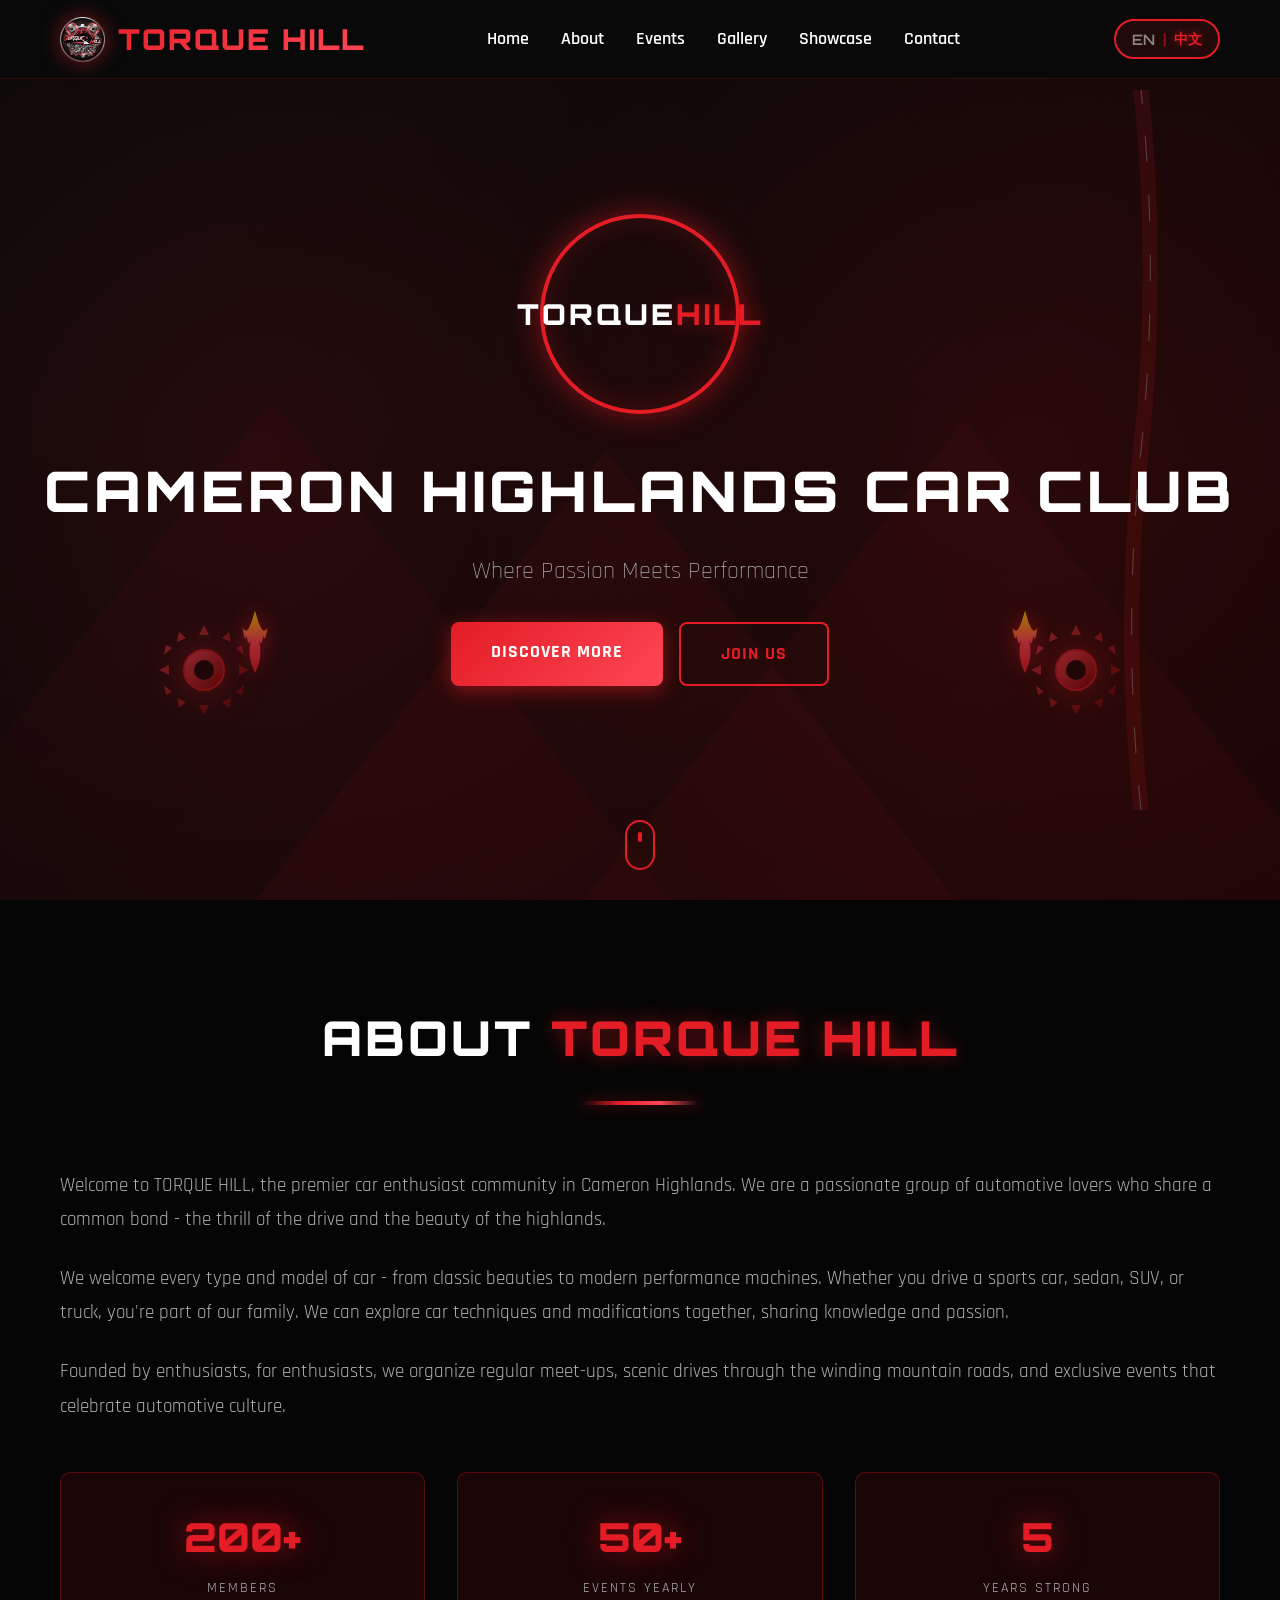
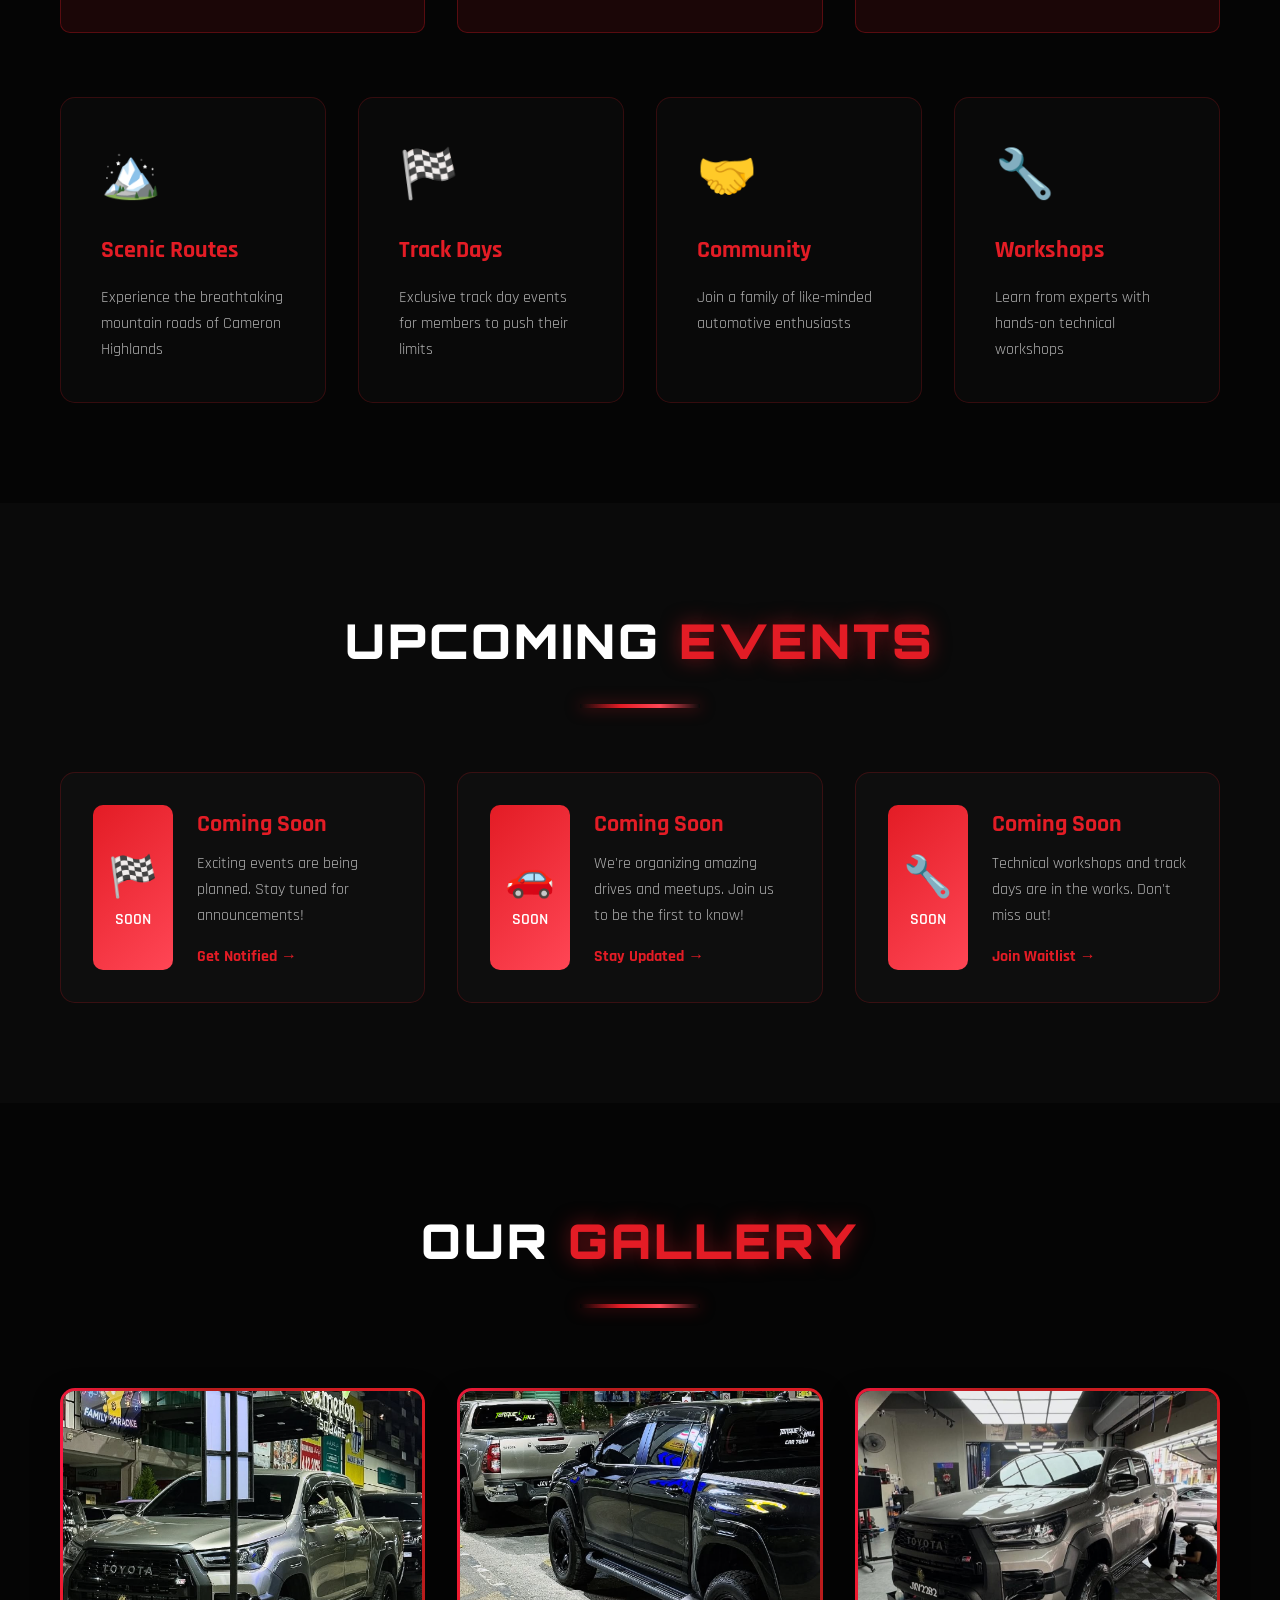
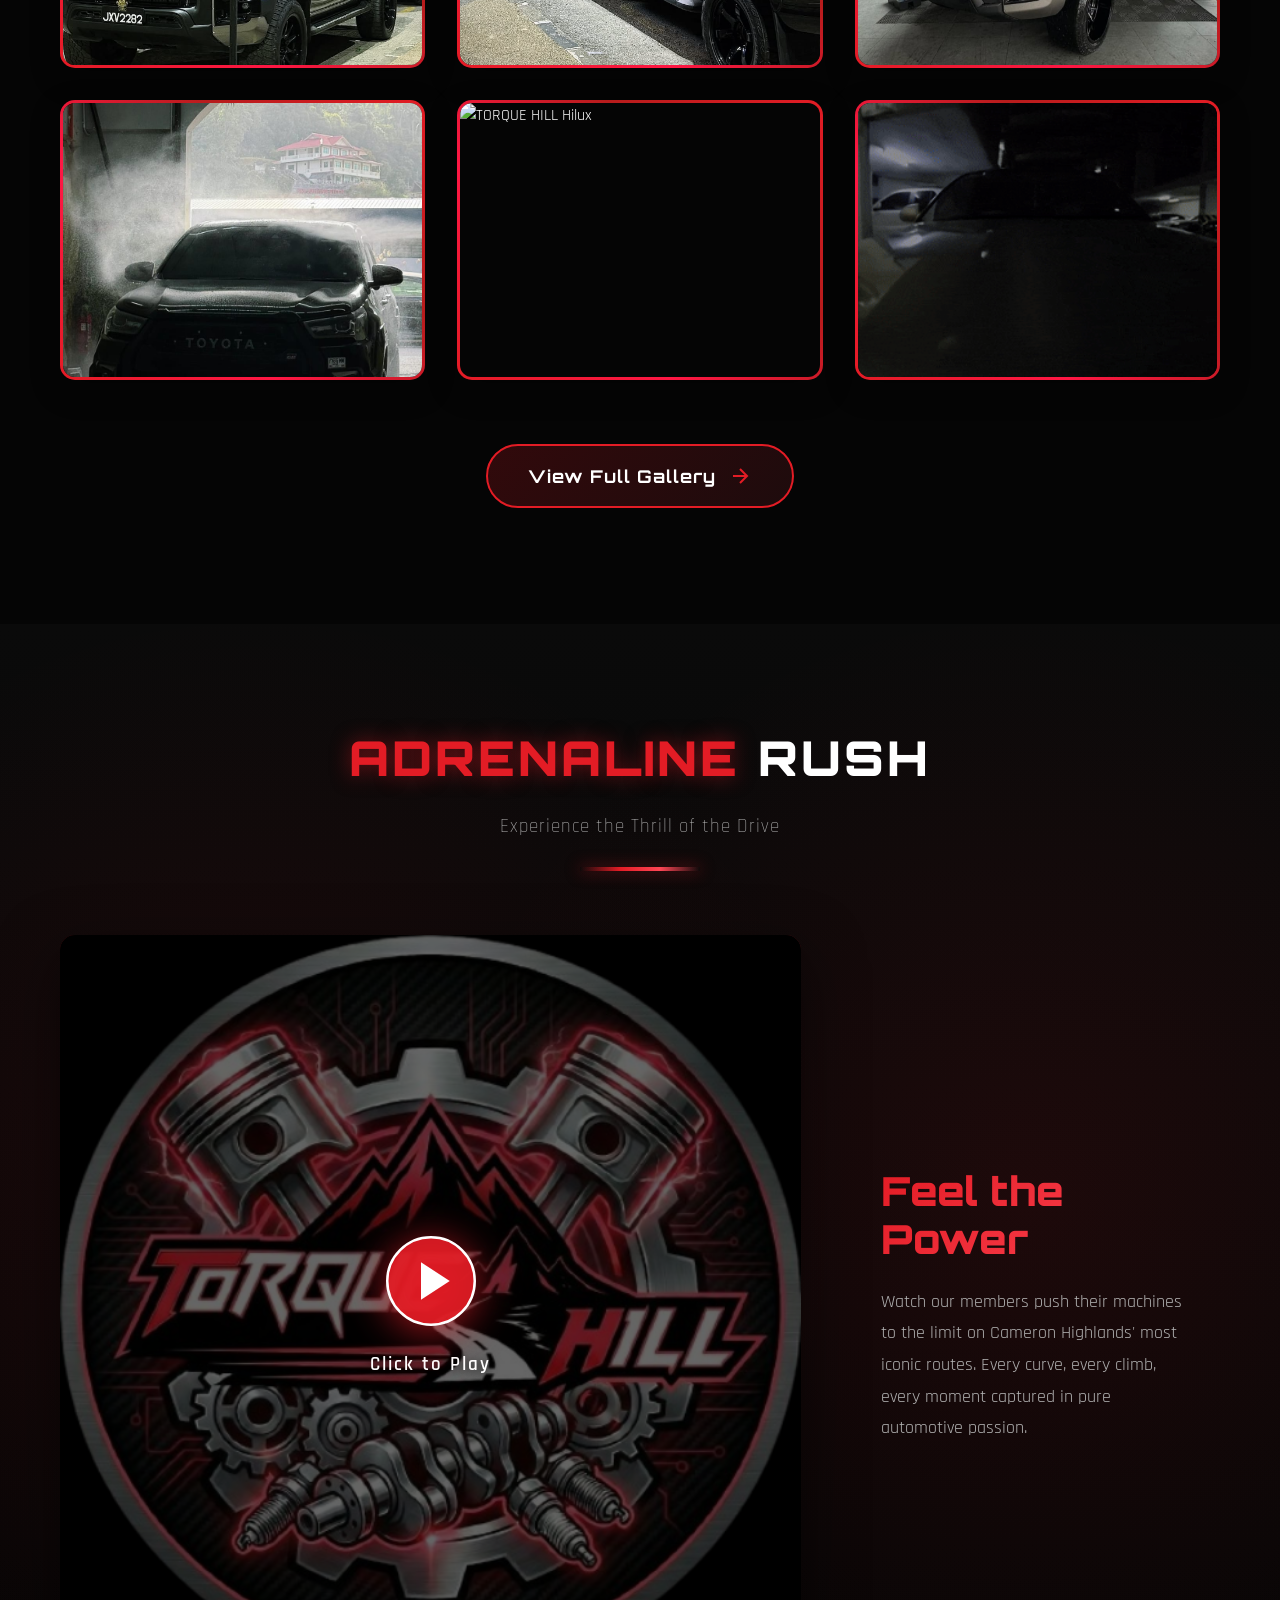
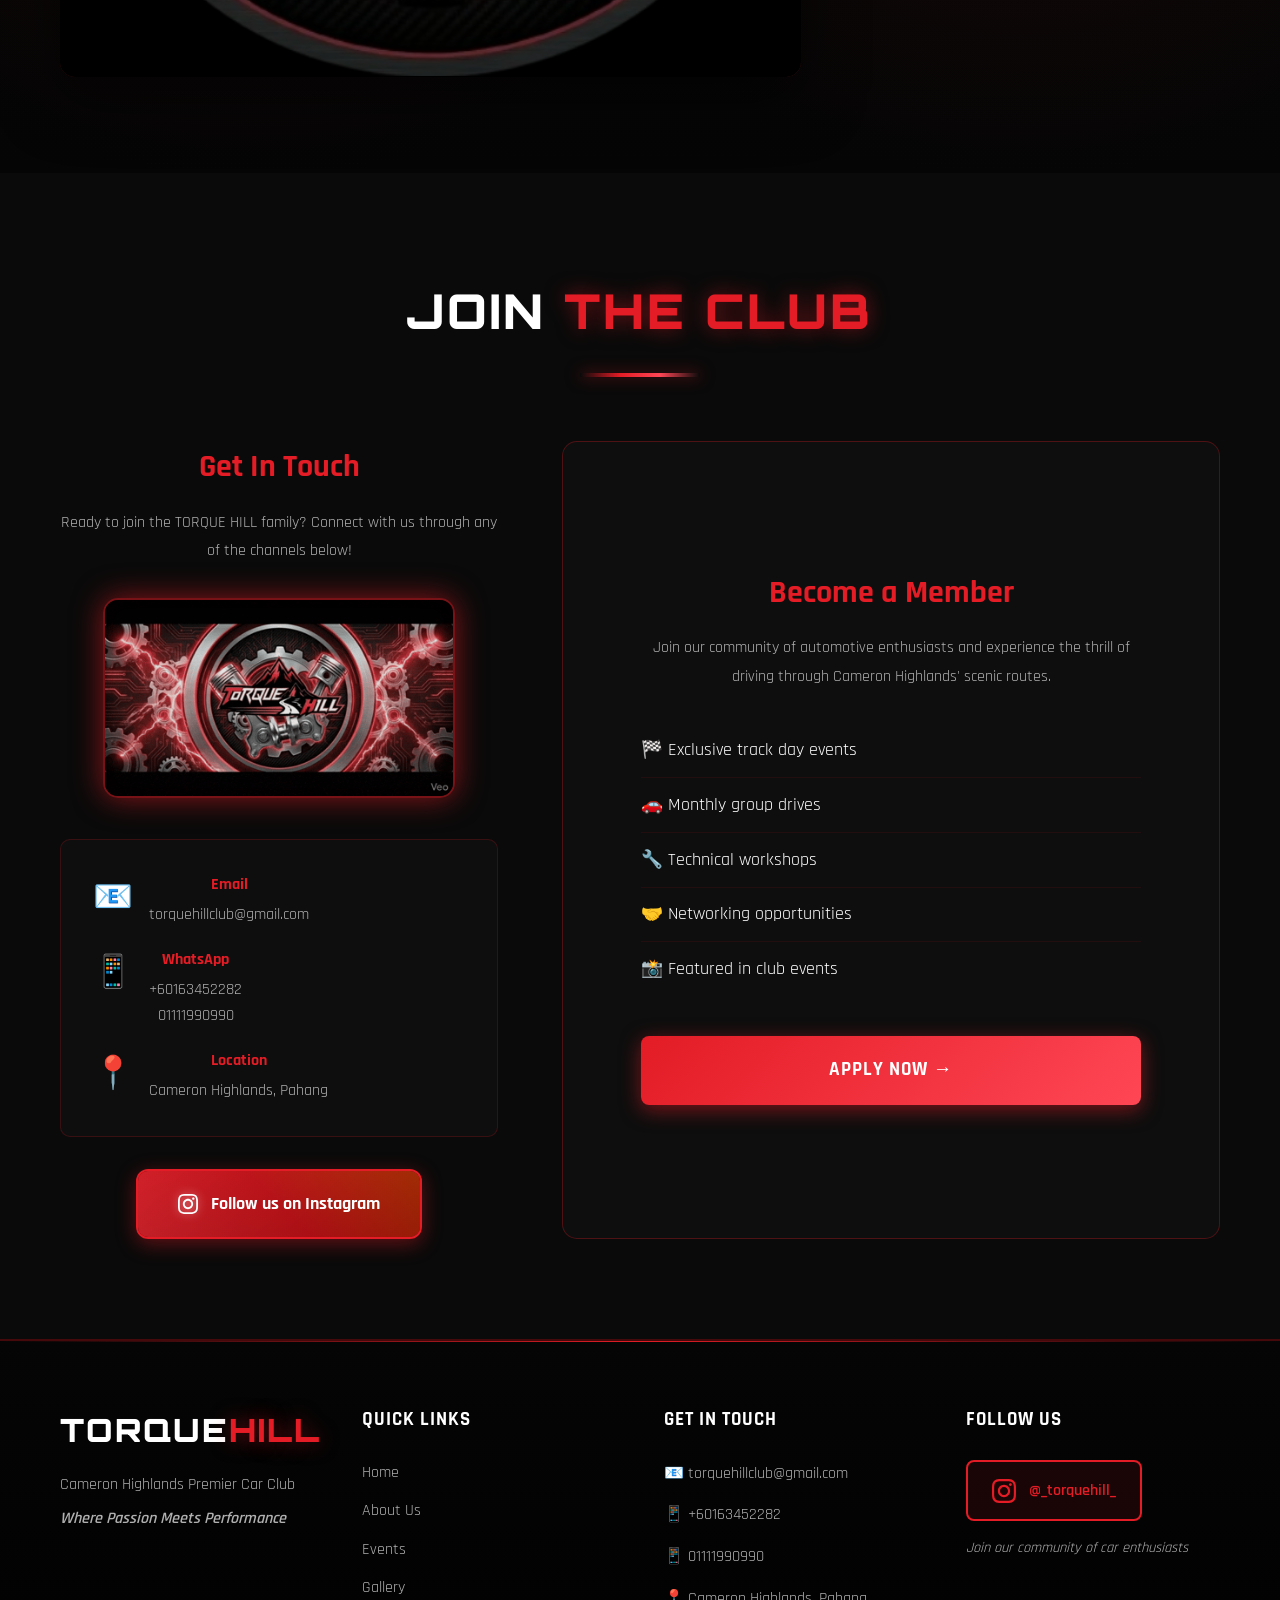
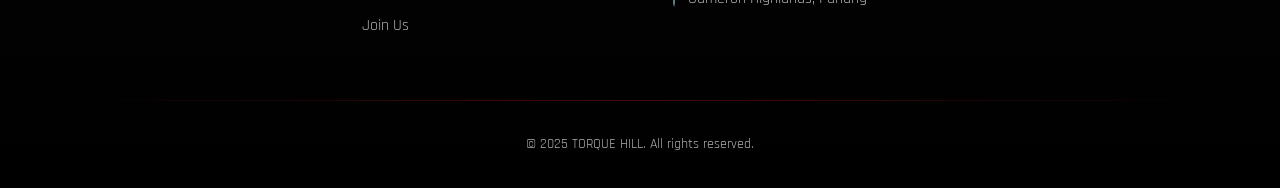
==== commit 0d4dbba8: "Remove 3D models page and showcase section from homepage" ====
--- a/index.html
+++ b/index.html
@@ -423,124 +423,6 @@
         </div>
     </section>
 
-    <!-- 3D Model Showcase Section -->
-    <section id="3d-model" class="model-showcase">
-        <div class="container">
-            <div class="section-header">
-                <div class="model-badge">
-                    <span class="badge-icon">🚗</span>
-                    <span data-en="Interactive 3D" data-zh="互动3D">Interactive 3D</span>
-                </div>
-                <h2 class="model-title">
-                    <span data-en="3D " data-zh="3D ">3D </span>
-                    <span class="highlight-text" data-en="Car Showcase" data-zh="汽车展示">Car Showcase</span>
-                </h2>
-                <p class="model-subtitle" data-en="Explore our featured vehicles in full 360° view - drag to rotate, scroll to zoom" data-zh="以360°全景视角探索我们的精选车辆 - 拖动旋转，滚动缩放">Explore our featured vehicles in full 360° view - drag to rotate, scroll to zoom</p>
-                <div class="title-underline"></div>
-            </div>
-            
-            <div class="models-grid">
-                <!-- Toyota Hilux 3D Model -->
-                <div class="model-card">
-                    <div class="model-header">
-                        <h3 data-en="Toyota Hilux Revo Prerunner 2021" data-zh="丰田Hilux Revo Prerunner 2021">Toyota Hilux Revo Prerunner 2021</h3>
-                        <span class="model-tag" data-en="4x4 Pickup" data-zh="四驱皮卡">4x4 Pickup</span>
-                    </div>
-                    <div class="model-viewer">
-                        <div class="sketchfab-embed-wrapper">
-                            <iframe 
-                                title="Toyota Hilux Revo Prerunner 2021" 
-                                frameborder="0" 
-                                allowfullscreen 
-                                mozallowfullscreen="true" 
-                                webkitallowfullscreen="true" 
-                                allow="autoplay; fullscreen; xr-spatial-tracking" 
-                                xr-spatial-tracking 
-                                execution-while-out-of-viewport 
-                                execution-while-not-rendered 
-                                web-share
-                                loading="lazy" 
-                                src="https://sketchfab.com/models/04ae6d8e07e84f55a9e1d7e3261be171/embed?autospin=1&autostart=1&preload=1&ui_theme=dark&ui_infos=0&ui_controls=0&ui_stop=0&ui_inspector=0&ui_watermark_link=0&ui_watermark=0&ui_hint=0&ui_ar=0&ui_help=0&ui_settings=0&ui_vr=0&ui_fullscreen=0&ui_annotations=0&dnt=1">
-                            </iframe>
-                        </div>
-                    </div>
-                    <div class="model-controls">
-                        <div class="control-hint">
-                            <svg width="20" height="20" viewBox="0 0 24 24" fill="none" stroke="currentColor" stroke-width="2">
-                                <path d="M12 2v4M12 18v4M4.93 4.93l2.83 2.83M16.24 16.24l2.83 2.83M2 12h4M18 12h4M4.93 19.07l2.83-2.83M16.24 7.76l2.83-2.83"/>
-                            </svg>
-                            <span data-en="Drag to rotate" data-zh="拖动旋转">Drag to rotate</span>
-                        </div>
-                        <div class="control-hint">
-                            <svg width="20" height="20" viewBox="0 0 24 24" fill="none" stroke="currentColor" stroke-width="2">
-                                <circle cx="12" cy="12" r="10"/>
-                                <path d="M12 8v8M8 12h8"/>
-                            </svg>
-                            <span data-en="Scroll to zoom" data-zh="滚动缩放">Scroll to zoom</span>
-                        </div>
-                    </div>
-                    <p class="model-credit">
-                        Model by <a href="https://sketchfab.com/Asadawut.Kaewma" target="_blank" rel="nofollow">Asadawut.Kaewma</a> on <a href="https://sketchfab.com" target="_blank" rel="nofollow">Sketchfab</a>
-                    </p>
-                </div>
-
-                <!-- Toyota AE86 3D Model -->
-                <div class="model-card">
-                    <div class="model-header">
-                        <h3 data-en="Toyota GT Apex Trueno (AE86)" data-zh="丰田 GT Apex Trueno (AE86)">Toyota GT Apex Trueno (AE86)</h3>
-                        <span class="model-tag" data-en="JDM Legend" data-zh="JDM传奇">JDM Legend</span>
-                    </div>
-                    <div class="model-viewer">
-                        <div class="sketchfab-embed-wrapper">
-                            <iframe 
-                                title="Toyota GT Apex Trueno (AE86) Stock JDM" 
-                                frameborder="0" 
-                                allowfullscreen 
-                                mozallowfullscreen="true" 
-                                webkitallowfullscreen="true" 
-                                allow="autoplay; fullscreen; xr-spatial-tracking" 
-                                xr-spatial-tracking 
-                                execution-while-out-of-viewport 
-                                execution-while-not-rendered 
-                                web-share
-                                loading="lazy" 
-                                src="https://sketchfab.com/models/552435085b5a4e20a0e89150c3c0f292/embed?autospin=1&autostart=1&preload=1&ui_theme=dark&ui_infos=0&ui_controls=0&ui_stop=0&ui_inspector=0&ui_watermark_link=0&ui_watermark=0&ui_hint=0&ui_ar=0&ui_help=0&ui_settings=0&ui_vr=0&ui_fullscreen=0&ui_annotations=0&dnt=1">
-                            </iframe>
-                        </div>
-                    </div>
-                    <div class="model-controls">
-                        <div class="control-hint">
-                            <svg width="20" height="20" viewBox="0 0 24 24" fill="none" stroke="currentColor" stroke-width="2">
-                                <path d="M12 2v4M12 18v4M4.93 4.93l2.83 2.83M16.24 16.24l2.83 2.83M2 12h4M18 12h4M4.93 19.07l2.83-2.83M16.24 7.76l2.83-2.83"/>
-                            </svg>
-                            <span data-en="Drag to rotate" data-zh="拖动旋转">Drag to rotate</span>
-                        </div>
-                        <div class="control-hint">
-                            <svg width="20" height="20" viewBox="0 0 24 24" fill="none" stroke="currentColor" stroke-width="2">
-                                <circle cx="12" cy="12" r="10"/>
-                                <path d="M12 8v8M8 12h8"/>
-                            </svg>
-                            <span data-en="Scroll to zoom" data-zh="滚动缩放">Scroll to zoom</span>
-                        </div>
-                    </div>
-                    <p class="model-credit">
-                        Model by <a href="https://sketchfab.com/Raain86" target="_blank" rel="nofollow">Raain86</a> on <a href="https://sketchfab.com" target="_blank" rel="nofollow">Sketchfab</a>
-                    </p>
-                </div>
-            </div>
-
-            <!-- Show More 3D Models Button -->
-            <div class="model-show-more">
-                <a href="3d-models.html" class="show-more-3d-btn">
-                    <span data-en="Explore More 3D Models" data-zh="探索更多3D模型">Explore More 3D Models</span>
-                    <svg width="20" height="20" viewBox="0 0 24 24" fill="none" stroke="currentColor" stroke-width="2">
-                        <path d="M5 12h14M12 5l7 7-7 7"/>
-                    </svg>
-                </a>
-            </div>
-        </div>
-    </section>
-
     <!-- Contact Section -->
     <section id="contact" class="contact">
         <div class="container">
--- a/styles.css
+++ b/styles.css
@@ -1,3747 +1,3214 @@
-* {
-    margin: 0;
-    padding: 0;
-    box-sizing: border-box;
-    -webkit-tap-highlight-color: transparent;
-}
-
-:root {
-    --primary-color: #e31c25;
-    --secondary-color: #ff4655;
-    --dark-bg: #0a0a0a;
-    --darker-bg: #050505;
-    --light-text: #ffffff;
-    --gray-text: #b0b0b0;
-    --accent-glow: rgba(227, 28, 37, 0.5);
-}
-
-html {
-    scroll-behavior: smooth;
-    -webkit-text-size-adjust: 100%;
-    -webkit-font-smoothing: antialiased;
-    -moz-osx-font-smoothing: grayscale;
-}
-
-body {
-    font-family: 'Rajdhani', sans-serif;
-    background-color: var(--dark-bg);
-    color: var(--light-text);
-    line-height: 1.6;
-    overflow-x: hidden;
-    position: relative;
-    width: 100%;
-    min-height: 100vh;
-    -webkit-overflow-scrolling: touch;
-}
-
-.container {
-    max-width: 1200px;
-    margin: 0 auto;
-    padding: 0 20px;
-    width: 100%;
-}
-
-/* Navigation */
-.navbar {
-    position: fixed;
-    -webkit-backdrop-filter: blur(10px);
-    top: 0;
-    width: 100%;
-    background: rgba(10, 10, 10, 0.95);
-    backdrop-filter: blur(10px);
-    z-index: 1000;
-    padding: 1rem 0;
-    border-bottom: 1px solid rgba(227, 28, 37, 0.2);
-}
-
-.navbar .container {
-    display: flex;
-    justify-content: space-between;
-    align-items: center;
-    position: relative;
-}
-
-.nav-brand {
-    display: flex;
-    align-items: center;
-    gap: 0.8rem;
-    font-family: 'Orbitron', sans-serif;
-    font-size: 1.8rem;
-    font-weight: 900;
-    background: linear-gradient(135deg, var(--primary-color), var(--secondary-color));
-    -webkit-background-clip: text;
-    -webkit-text-fill-color: transparent;
-    background-clip: text;
-    letter-spacing: 2px;
-}
-
-.nav-brand .logo {
-    height: 45px;
-    width: auto;
-    filter: drop-shadow(0 0 10px rgba(227, 28, 37, 0.5));
-    transition: transform 0.3s ease;
-}
-
-.nav-brand .logo:hover {
-    transform: scale(1.1) rotate(5deg);
-    filter: drop-shadow(0 0 15px rgba(227, 28, 37, 0.8));
-}
-
-.nav-menu {
-    display: flex;
-    list-style: none;
-    gap: 2rem;
-}
-
-.nav-menu a {
-    color: var(--light-text);
-    text-decoration: none;
-    font-weight: 600;
-    font-size: 1.1rem;
-    transition: all 0.3s ease;
-    position: relative;
-}
-
-.nav-menu a::after {
-    content: '';
-    position: absolute;
-    bottom: -5px;
-    left: 0;
-    width: 0;
-    height: 2px;
-    background: var(--primary-color);
-    transition: width 0.3s ease;
-}
-
-.nav-menu a:hover::after {
-    width: 100%;
-}
-
-.nav-controls {
-    display: flex;
-    align-items: center;
-    gap: 1rem;
-}
-
-.hamburger {
-    display: none;
-    flex-direction: column;
-    cursor: pointer;
-    gap: 5px;
-    padding: 10px;
-    background: transparent;
-    border: none;
-    z-index: 1001;
-    position: relative;
-    min-width: 44px;
-    min-height: 44px;
-    justify-content: center;
-    align-items: center;
-}
-
-.hamburger span {
-    width: 25px;
-    height: 3px;
-    background: var(--primary-color);
-    transition: all 0.3s ease;
-    display: block;
-}
-
-.hamburger.active span:nth-child(1) {
-    transform: rotate(45deg) translate(8px, 8px);
-}
-
-.hamburger.active span:nth-child(2) {
-    opacity: 0;
-}
-
-.hamburger.active span:nth-child(3) {
-    transform: rotate(-45deg) translate(7px, -7px);
-}
-
-/* Language Toggle Button */
-.language-toggle {
-    display: flex;
-    align-items: center;
-    gap: 0.5rem;
-    background: rgba(227, 28, 37, 0.1);
-    border: 2px solid var(--primary-color);
-    padding: 0.5rem 1rem;
-    border-radius: 25px;
-    cursor: pointer;
-    font-family: 'Orbitron', sans-serif;
-    font-weight: 600;
-    font-size: 0.9rem;
-    color: var(--light-text);
-    transition: all 0.3s ease;
-    margin-left: 2rem;
-}
-
-.language-toggle:hover {
-    background: rgba(227, 28, 37, 0.2);
-    box-shadow: 0 0 20px rgba(227, 28, 37, 0.4);
-    transform: translateY(-2px);
-}
-
-.lang-text {
-    opacity: 0.5;
-    transition: all 0.3s ease;
-}
-
-.lang-text.active {
-    opacity: 1;
-    color: var(--primary-color);
-    text-shadow: 0 0 10px rgba(227, 28, 37, 0.6);
-}
-
-.lang-separator {
-    color: var(--primary-color);
-    opacity: 0.6;
-}
-
-/* Hero Section */
-.hero {
-    position: relative;
-    height: 100vh;
-    display: flex;
-    align-items: center;
-    justify-content: center;
-    background: linear-gradient(135deg, #0a0a0a 0%, #1a0505 100%);
-    overflow: hidden;
-}
-
-/* Animated Mountains */
-.mountains {
-    position: absolute;
-    bottom: 0;
-    left: 0;
-    right: 0;
-    height: 60%;
-    z-index: 0;
-}
-
-.mountain {
-    position: absolute;
-    bottom: 0;
-    width: 0;
-    height: 0;
-    border-style: solid;
-    opacity: 0.3;
-    animation: mountainFloat 20s ease-in-out infinite;
-}
-
-.mountain-1 {
-    left: -10%;
-    border-width: 0 400px 500px 400px;
-    border-color: transparent transparent rgba(227, 28, 37, 0.1) transparent;
-    animation-delay: 0s;
-}
-
-.mountain-2 {
-    left: 20%;
-    border-width: 0 350px 450px 350px;
-    border-color: transparent transparent rgba(227, 28, 37, 0.15) transparent;
-    animation-delay: -7s;
-}
-
-.mountain-3 {
-    right: -5%;
-    border-width: 0 380px 480px 380px;
-    border-color: transparent transparent rgba(227, 28, 37, 0.12) transparent;
-    animation-delay: -14s;
-}
-
-@keyframes mountainFloat {
-    0%, 100% {
-        transform: translateY(0) scale(1);
-        opacity: 0.3;
-    }
-    50% {
-        transform: translateY(-30px) scale(1.05);
-        opacity: 0.5;
-    }
-}
-
-/* Animated Road */
-.road-container {
-    position: absolute;
-    right: 5%;
-    top: 10%;
-    width: 150px;
-    height: 80%;
-    z-index: 0;
-    opacity: 0.4;
-}
-
-.road {
-    width: 100%;
-    height: 100%;
-}
-
-.road-path {
-    fill: none;
-    stroke: rgba(227, 28, 37, 0.3);
-    stroke-width: 40;
-    stroke-linecap: round;
-}
-
-.road-line {
-    fill: none;
-    stroke: rgba(255, 255, 255, 0.5);
-    stroke-width: 3;
-    stroke-dasharray: 20 30;
-    stroke-linecap: round;
-    animation: roadMove 3s linear infinite;
-}
-
-@keyframes roadMove {
-    0% {
-        stroke-dashoffset: 0;
-    }
-    100% {
-        stroke-dashoffset: -50;
-    }
-}
-
-/* Gear Animations - Realistic */
-.gear-left,
-.gear-right {
-    position: absolute;
-    width: 100px;
-    height: 100px;
-    z-index: 0;
-    opacity: 0.5;
-}
-
-.gear-left {
-    left: 12%;
-    bottom: 20%;
-}
-
-.gear-right {
-    right: 12%;
-    bottom: 20%;
-}
-
-.gear-svg {
-    width: 100%;
-    height: 100%;
-    filter: drop-shadow(0 0 15px rgba(227, 28, 37, 0.6));
-}
-
-.gear-rotate {
-    animation: gearSpin 8s linear infinite;
-    transform-origin: 50px 50px;
-}
-
-.gear-rotate-reverse {
-    animation: gearSpinReverse 8s linear infinite;
-    transform-origin: 50px 50px;
-}
-
-@keyframes gearSpin {
-    from { transform: rotate(0deg); }
-    to { transform: rotate(360deg); }
-}
-
-@keyframes gearSpinReverse {
-    from { transform: rotate(360deg); }
-    to { transform: rotate(0deg); }
-}
-
-/* Exhaust Flames */
-.exhaust-left,
-.exhaust-right {
-    position: absolute;
-    width: 50px;
-    height: 70px;
-    bottom: 25%;
-    z-index: 0;
-    opacity: 0.7;
-}
-
-.exhaust-left {
-    left: 18%;
-}
-
-.exhaust-right {
-    right: 18%;
-}
-
-.flame-svg {
-    width: 100%;
-    height: 100%;
-    filter: drop-shadow(0 0 10px rgba(227, 28, 37, 0.8));
-}
-
-.flame {
-    animation: flameFlicker 0.3s ease-in-out infinite alternate;
-    transform-origin: 30px 80px;
-}
-
-.exhaust-left .flame {
-    animation-delay: 0s;
-}
-
-.exhaust-right .flame {
-    animation-delay: 0.15s;
-}
-
-@keyframes flameFlicker {
-    0% {
-        transform: scaleY(1) scaleX(1);
-        opacity: 0.8;
-    }
-    50% {
-        transform: scaleY(0.95) scaleX(1.05);
-        opacity: 0.9;
-    }
-    100% {
-        transform: scaleY(1.05) scaleX(0.95);
-        opacity: 0.7;
-    }
-}
-
-/* Animated GIF Container */
-.gif-container {
-    display: inline-block;
-    margin: 2rem auto 0;
-    border: 2px solid rgba(227, 28, 37, 0.5);
-    border-radius: 15px;
-    overflow: hidden;
-    box-shadow: 0 0 30px rgba(227, 28, 37, 0.6),
-                inset 0 0 20px rgba(227, 28, 37, 0.2);
-    animation: gifPulse 3s ease-in-out infinite;
-    height: 200px;
-}
-
-.contact-info {
-    text-align: center;
-}
-
-.hero-gif {
-    display: block;
-    width: auto;
-    height: 100%;
-    object-fit: cover;
-    object-position: center;
-    opacity: 0.9;
-}
-    max-width: 100%;
-    max-height: 200px;
-    opacity: 0.9;
-}
-
-@keyframes gifPulse {
-    0%, 100% {
-        transform: scale(1);
-        box-shadow: 0 0 30px rgba(227, 28, 37, 0.6),
-                    inset 0 0 20px rgba(227, 28, 37, 0.2);
-    }
-    50% {
-        transform: scale(1.05);
-        box-shadow: 0 0 40px rgba(227, 28, 37, 0.8),
-                    inset 0 0 25px rgba(227, 28, 37, 0.3);
-    }
-}
-
-.hero::before {
-    content: '';
-    position: absolute;
-    top: 0;
-    left: 0;
-    right: 0;
-    bottom: 0;
-    background: 
-        radial-gradient(circle at 20% 50%, rgba(227, 28, 37, 0.1) 0%, transparent 50%),
-        radial-gradient(circle at 80% 50%, rgba(227, 28, 37, 0.1) 0%, transparent 50%);
-    animation: pulse 4s ease-in-out infinite;
-}
-
-@keyframes pulse {
-    0%, 100% { opacity: 0.5; }
-    50% { opacity: 1; }
-}
-
-.hero-overlay {
-    position: absolute;
-    top: 0;
-    left: 0;
-    right: 0;
-    bottom: 0;
-    background: url('data:image/svg+xml,<svg xmlns="http://www.w3.org/2000/svg" viewBox="0 0 100 100"><circle cx="50" cy="50" r="1" fill="%23e31c25" opacity="0.1"/></svg>');
-    background-size: 50px 50px;
-    opacity: 0.3;
-}
-
-.hero-content {
-    position: relative;
-    text-align: center;
-    z-index: 1;
-    animation: fadeInUp 1s ease;
-}
-
-@keyframes fadeInUp {
-    from {
-        opacity: 0;
-        transform: translateY(30px);
-    }
-    to {
-        opacity: 1;
-        transform: translateY(0);
-    }
-}
-
-.hero-logo {
-    margin-bottom: 2rem;
-}
-
-.logo-circle {
-    width: 200px;
-    height: 200px;
-    margin: 0 auto;
-    border: 4px solid var(--primary-color);
-    border-radius: 50%;
-    display: flex;
-    align-items: center;
-    justify-content: center;
-    position: relative;
-    animation: rotate 20s linear infinite;
-    box-shadow: 
-        0 0 30px var(--accent-glow),
-        inset 0 0 30px rgba(227, 28, 37, 0.2);
-}
-
-@keyframes rotate {
-    from { transform: rotate(0deg); }
-    to { transform: rotate(360deg); }
-}
-
-.logo-text {
-    font-family: 'Orbitron', sans-serif;
-    font-size: 1.8rem;
-    font-weight: 900;
-    animation: rotate 20s linear infinite reverse;
-    letter-spacing: 3px;
-}
-
-.logo-text .highlight {
-    color: var(--primary-color);
-}
-
-.hero-title {
-    font-family: 'Orbitron', sans-serif;
-    font-size: 3.5rem;
-    font-weight: 900;
-    margin-bottom: 1rem;
-    text-transform: uppercase;
-    letter-spacing: 4px;
-}
-
-.hero-subtitle {
-    font-size: 1.5rem;
-    color: var(--gray-text);
-    margin-bottom: 2rem;
-    font-weight: 300;
-}
-
-.hero-buttons {
-    display: flex;
-    gap: 1rem;
-    justify-content: center;
-    flex-wrap: wrap;
-}
-
-.btn {
-    padding: 1rem 2.5rem;
-    font-size: 1.1rem;
-    font-weight: 700;
-    text-decoration: none;
-    border: none;
-    cursor: pointer;
-    transition: all 0.4s cubic-bezier(0.4, 0, 0.2, 1);
-    text-transform: uppercase;
-    letter-spacing: 1px;
-    font-family: 'Rajdhani', sans-serif;
-    border-radius: 8px;
-    position: relative;
-    overflow: hidden;
-}
-
-.btn::before {
-    content: '';
-    position: absolute;
-    top: 50%;
-    left: 50%;
-    width: 0;
-    height: 0;
-    border-radius: 50%;
-    background: rgba(255, 255, 255, 0.2);
-    transform: translate(-50%, -50%);
-    transition: width 0.6s ease, height 0.6s ease;
-}
-
-.btn:hover::before {
-    width: 300px;
-    height: 300px;
-}
-
-.btn-primary {
-    background: linear-gradient(135deg, var(--primary-color), var(--secondary-color));
-    color: white;
-    box-shadow: 0 5px 20px var(--accent-glow);
-}
-
-.btn-primary:hover {
-    transform: translateY(-3px) scale(1.05);
-    box-shadow: 0 10px 40px var(--accent-glow);
-}
-
-.btn-secondary {
-    background: transparent;
-    color: var(--primary-color);
-    border: 2px solid var(--primary-color);
-}
-
-.btn-secondary:hover {
-    background: var(--primary-color);
-    color: white;
-    transform: translateY(-3px) scale(1.05);
-    box-shadow: 0 5px 20px var(--accent-glow);
-}
-
-.scroll-indicator {
-    position: absolute;
-    bottom: 30px;
-    left: 50%;
-    transform: translateX(-50%);
-}
-
-.mouse {
-    width: 30px;
-    height: 50px;
-    border: 2px solid var(--primary-color);
-    border-radius: 20px;
-    position: relative;
-    animation: scroll 2s infinite;
-}
-
-.mouse::before {
-    content: '';
-    width: 4px;
-    height: 10px;
-    background: var(--primary-color);
-    position: absolute;
-    top: 10px;
-    left: 50%;
-    transform: translateX(-50%);
-    border-radius: 2px;
-    animation: scrollWheel 2s infinite;
-}
-
-@keyframes scroll {
-    0%, 100% { opacity: 1; }
-    50% { opacity: 0.5; }
-}
-
-@keyframes scrollWheel {
-    0% { top: 10px; opacity: 1; }
-    100% { top: 25px; opacity: 0; }
-}
-
-/* Section Styling */
-section {
-    padding: 100px 0;
-    position: relative;
-}
-
-.section-header {
-    text-align: center;
-    margin-bottom: 4rem;
-    position: relative;
-    z-index: 1;
-}
-
-.section-title {
-    font-family: 'Orbitron', sans-serif;
-    font-size: 3rem;
-    font-weight: 900;
-    text-transform: uppercase;
-    letter-spacing: 3px;
-    margin-bottom: 0.5rem;
-}
-
-.highlight {
-    color: var(--primary-color);
-    text-shadow: 0 0 20px rgba(227, 28, 37, 0.5);
-}
-
-.title-underline {
-    width: 120px;
-    height: 4px;
-    background: linear-gradient(90deg, transparent, var(--primary-color), var(--secondary-color), transparent);
-    margin: 1.5rem auto;
-    box-shadow: 0 0 15px rgba(227, 28, 37, 0.5);
-}
-
-/* About Section */
-.about {
-    background: var(--darker-bg);
-}
-
-.about-content {
-    display: grid;
-    gap: 4rem;
-}
-
-.about-text p {
-    font-size: 1.2rem;
-    color: var(--gray-text);
-    margin-bottom: 1.5rem;
-    line-height: 1.8;
-}
-
-.stats {
-    display: grid;
-    grid-template-columns: repeat(auto-fit, minmax(150px, 1fr));
-    gap: 2rem;
-    margin-top: 3rem;
-}
-
-.stat-item {
-    text-align: center;
-    padding: 2rem;
-    background: rgba(227, 28, 37, 0.1);
-    border: 1px solid rgba(227, 28, 37, 0.3);
-    border-radius: 10px;
-    transition: all 0.3s ease;
-}
-
-.stat-item:hover {
-    transform: translateY(-5px);
-    box-shadow: 0 10px 30px var(--accent-glow);
-}
-
-.stat-number {
-    font-size: 3rem;
-    font-weight: 900;
-    color: var(--primary-color);
-    font-family: 'Orbitron', sans-serif;
-}
-
-.stat-label {
-    color: var(--gray-text);
-    font-size: 1.1rem;
-    margin-top: 0.5rem;
-}
-
-.about-features {
-    display: grid;
-    grid-template-columns: repeat(auto-fit, minmax(250px, 1fr));
-    gap: 2rem;
-}
-
-.feature-card {
-    background: rgba(255, 255, 255, 0.02);
-    border: 1px solid rgba(227, 28, 37, 0.2);
-    padding: 2.5rem;
-    border-radius: 15px;
-    transition: all 0.4s cubic-bezier(0.4, 0, 0.2, 1);
-    position: relative;
-    overflow: hidden;
-}
-
-.feature-card::after {
-    content: '';
-    position: absolute;
-    top: -50%;
-    right: -50%;
-    width: 200%;
-    height: 200%;
-    background: radial-gradient(circle, rgba(227, 28, 37, 0.1) 0%, transparent 70%);
-    opacity: 0;
-    transition: opacity 0.4s ease;
-}
-
-.feature-card:hover::after {
-    opacity: 1;
-}
-
-.feature-card:hover {
-    transform: translateY(-10px) scale(1.02);
-    border-color: var(--primary-color);
-    box-shadow: 0 15px 50px var(--accent-glow);
-    background: rgba(255, 255, 255, 0.05);
-}
-
-.feature-icon {
-    font-size: 3rem;
-    margin-bottom: 1rem;
-}
-
-.feature-card h3 {
-    font-size: 1.5rem;
-    margin-bottom: 1rem;
-    color: var(--primary-color);
-}
-
-.feature-card p {
-    color: var(--gray-text);
-    line-height: 1.6;
-}
-
-/* Events Section */
-.events-grid {
-    display: grid;
-    grid-template-columns: repeat(auto-fit, minmax(350px, 1fr));
-    gap: 2rem;
-}
-
-.event-card {
-    background: rgba(255, 255, 255, 0.02);
-    border: 1px solid rgba(227, 28, 37, 0.2);
-    border-radius: 15px;
-    padding: 2rem;
-    display: flex;
-    gap: 1.5rem;
-    transition: all 0.4s cubic-bezier(0.4, 0, 0.2, 1);
-    position: relative;
-    overflow: hidden;
-}
-
-.event-card::before {
-    content: '';
-    position: absolute;
-    top: 0;
-    left: -100%;
-    width: 100%;
-    height: 100%;
-    background: linear-gradient(90deg, transparent, rgba(227, 28, 37, 0.1), transparent);
-    transition: left 0.5s ease;
-}
-
-.event-card:hover::before {
-    left: 100%;
-}
-
-.event-card:hover {
-    transform: translateY(-10px);
-    border-color: var(--primary-color);
-    box-shadow: 0 15px 50px var(--accent-glow);
-    background: rgba(255, 255, 255, 0.05);
-}
-
-.event-date {
-    display: flex;
-    flex-direction: column;
-    align-items: center;
-    justify-content: center;
-    background: linear-gradient(135deg, var(--primary-color), var(--secondary-color));
-    padding: 1rem;
-    border-radius: 10px;
-    min-width: 80px;
-}
-
-.date-day {
-    font-size: 2.5rem;
-    font-weight: 900;
-    font-family: 'Orbitron', sans-serif;
-}
-
-.date-month {
-    font-size: 1rem;
-    font-weight: 600;
-}
-
-.event-content h3 {
-    font-size: 1.5rem;
-    margin-bottom: 0.5rem;
-    color: var(--primary-color);
-}
-
-.event-location {
-    color: var(--gray-text);
-    margin-bottom: 1rem;
-    font-size: 0.9rem;
-}
-
-.event-content p {
-    color: var(--gray-text);
-    margin-bottom: 1rem;
-    line-height: 1.6;
-}
-
-.event-link {
-    color: var(--primary-color);
-    text-decoration: none;
-    font-weight: 700;
-    display: inline-block;
-    transition: all 0.3s ease;
-}
-
-.event-link:hover {
-    transform: translateX(5px);
-}
-
-/* Gallery Section */
-.gallery {
-    background: var(--darker-bg);
-}
-
-/* Show More Button Container */
-.show-more-container {
-    display: flex;
-    justify-content: center;
-    margin-top: 3rem;
-    padding-bottom: 1rem;
-}
-
-.show-more-btn {
-    position: relative;
-    display: flex;
-    align-items: center;
-    gap: 12px;
-    padding: 1rem 2.5rem;
-    font-family: 'Orbitron', sans-serif;
-    font-size: 1.1rem;
-    font-weight: 700;
-    color: var(--light-text);
-    text-decoration: none;
-    background: linear-gradient(135deg, rgba(227, 28, 37, 0.2), rgba(255, 70, 85, 0.1));
-    border: 2px solid var(--primary-color);
-    border-radius: 50px;
-    overflow: hidden;
-    cursor: pointer;
-    transition: all 0.4s cubic-bezier(0.4, 0, 0.2, 1);
-    z-index: 1;
-}
-
-.show-more-btn::before {
-    content: '';
-    position: absolute;
-    top: 0;
-    left: -100%;
-    width: 100%;
-    height: 100%;
-    background: linear-gradient(90deg, transparent, rgba(227, 28, 37, 0.4), transparent);
-    transition: left 0.6s ease;
-    z-index: -1;
-}
-
-.show-more-btn:hover::before {
-    left: 100%;
-}
-
-.show-more-btn:hover {
-    transform: translateY(-5px) scale(1.05);
-    box-shadow: 0 10px 40px rgba(227, 28, 37, 0.5),
-                0 0 30px rgba(227, 28, 37, 0.3);
-    background: linear-gradient(135deg, rgba(227, 28, 37, 0.4), rgba(255, 70, 85, 0.3));
-    border-color: var(--secondary-color);
-}
-
-.show-more-btn .btn-text {
-    position: relative;
-    z-index: 2;
-    letter-spacing: 1px;
-}
-
-.show-more-btn .btn-icon {
-    display: flex;
-    align-items: center;
-    justify-content: center;
-    transition: transform 0.3s ease;
-}
-
-.show-more-btn .btn-icon svg {
-    stroke: var(--primary-color);
-    transition: stroke 0.3s ease;
-}
-
-.show-more-btn:hover .btn-icon {
-    transform: translateX(5px);
-    animation: arrowBounce 0.6s ease infinite;
-}
-
-.show-more-btn:hover .btn-icon svg {
-    stroke: var(--secondary-color);
-}
-
-@keyframes arrowBounce {
-    0%, 100% {
-        transform: translateX(5px);
-    }
-    50% {
-        transform: translateX(10px);
-    }
-}
-
-.btn-glow {
-    position: absolute;
-    top: 50%;
-    left: 50%;
-    transform: translate(-50%, -50%);
-    width: 0;
-    height: 0;
-    background: radial-gradient(circle, rgba(227, 28, 37, 0.6), transparent);
-    border-radius: 50%;
-    opacity: 0;
-    transition: all 0.4s ease;
-    z-index: 0;
-}
-
-.show-more-btn:hover .btn-glow {
-    width: 300px;
-    height: 300px;
-    opacity: 0.3;
-}
-
-/* Pulsing animation for the button */
-.show-more-btn::after {
-    content: '';
-    position: absolute;
-    inset: -3px;
-    border-radius: 50px;
-    background: linear-gradient(45deg, var(--primary-color), var(--secondary-color), var(--primary-color));
-    z-index: -2;
-    opacity: 0;
-    animation: buttonPulse 2s ease-in-out infinite;
-}
-
-@keyframes buttonPulse {
-    0%, 100% {
-        opacity: 0;
-        transform: scale(1);
-    }
-    50% {
-        opacity: 0.5;
-        transform: scale(1.02);
-    }
-}
-
-/* Gallery Page Specific Styles */
-.gallery-page-header {
-    padding-top: 120px;
-    padding-bottom: 2rem;
-    background: var(--darker-bg);
-}
-
-.gallery-page-title {
-    font-size: 3rem;
-    margin-bottom: 0.5rem;
-}
-
-.gallery-subtitle {
-    color: var(--gray-text);
-    font-size: 1.2rem;
-    margin-bottom: 1rem;
-}
-
-.back-link {
-    margin-bottom: 2rem;
-}
-
-.back-btn {
-    display: inline-flex;
-    align-items: center;
-    gap: 8px;
-    color: var(--gray-text);
-    text-decoration: none;
-    font-size: 1rem;
-    font-weight: 500;
-    padding: 0.5rem 1rem;
-    border-radius: 25px;
-    background: rgba(227, 28, 37, 0.1);
-    border: 1px solid rgba(227, 28, 37, 0.3);
-    transition: all 0.3s ease;
-}
-
-.back-btn:hover {
-    color: var(--light-text);
-    background: rgba(227, 28, 37, 0.2);
-    border-color: var(--primary-color);
-    transform: translateX(-5px);
-}
-
-.back-btn svg {
-    transition: transform 0.3s ease;
-}
-
-.back-btn:hover svg {
-    transform: translateX(-3px);
-}
-
-.gallery-full-page {
-    padding-top: 1rem;
-    min-height: 60vh;
-}
-
-.gallery-full-grid {
-    grid-template-columns: repeat(auto-fit, minmax(300px, 1fr));
-}
-
-/* Active link style for gallery page */
-.nav-menu a.active {
-    color: var(--primary-color);
-}
-
-.nav-menu a.active::after {
-    width: 100%;
-}
-
-/* ==========================================
-   MODERN GALLERY PAGE STYLES
-   ========================================== */
-
-/* Gallery Hero Section */
-.gallery-hero {
-    position: relative;
-    min-height: 70vh;
-    display: flex;
-    align-items: center;
-    justify-content: center;
-    padding-top: 80px;
-    overflow: hidden;
-    background: linear-gradient(135deg, var(--darker-bg) 0%, #0d0d0d 50%, var(--dark-bg) 100%);
-}
-
-.gallery-hero-bg {
-    position: absolute;
-    inset: 0;
-    overflow: hidden;
-}
-
-/* Floating Shapes */
-.floating-shapes {
-    position: absolute;
-    inset: 0;
-    pointer-events: none;
-}
-
-.shape {
-    position: absolute;
-    border-radius: 50%;
-    filter: blur(60px);
-    opacity: 0.3;
-    animation: floatShape 20s ease-in-out infinite;
-}
-
-.shape-1 {
-    width: 400px;
-    height: 400px;
-    background: linear-gradient(135deg, var(--primary-color), transparent);
-    top: -10%;
-    right: -5%;
-    animation-delay: 0s;
-}
-
-.shape-2 {
-    width: 300px;
-    height: 300px;
-    background: linear-gradient(135deg, var(--secondary-color), transparent);
-    bottom: 10%;
-    left: -5%;
-    animation-delay: -5s;
-}
-
-.shape-3 {
-    width: 200px;
-    height: 200px;
-    background: linear-gradient(135deg, #ff6b6b, transparent);
-    top: 40%;
-    left: 30%;
-    animation-delay: -10s;
-}
-
-.shape-4 {
-    width: 250px;
-    height: 250px;
-    background: linear-gradient(135deg, var(--primary-color), transparent);
-    bottom: 20%;
-    right: 20%;
-    animation-delay: -15s;
-}
-
-@keyframes floatShape {
-    0%, 100% {
-        transform: translate(0, 0) rotate(0deg);
-    }
-    25% {
-        transform: translate(30px, -30px) rotate(90deg);
-    }
-    50% {
-        transform: translate(-20px, 20px) rotate(180deg);
-    }
-    75% {
-        transform: translate(20px, 30px) rotate(270deg);
-    }
-}
-
-/* Grid Overlay */
-.grid-overlay {
-    position: absolute;
-    inset: 0;
-    background-image: 
-        linear-gradient(rgba(227, 28, 37, 0.03) 1px, transparent 1px),
-        linear-gradient(90deg, rgba(227, 28, 37, 0.03) 1px, transparent 1px);
-    background-size: 50px 50px;
-    opacity: 0.5;
-}
-
-/* Back Button Modern */
-.back-btn-modern {
-    position: absolute;
-    top: 100px;
-    left: 20px;
-    display: inline-flex;
-    align-items: center;
-    gap: 10px;
-    color: var(--gray-text);
-    text-decoration: none;
-    font-size: 0.95rem;
-    font-weight: 500;
-    padding: 12px 20px;
-    border-radius: 50px;
-    background: rgba(255, 255, 255, 0.05);
-    backdrop-filter: blur(10px);
-    -webkit-backdrop-filter: blur(10px);
-    border: 1px solid rgba(255, 255, 255, 0.1);
-    transition: all 0.4s cubic-bezier(0.4, 0, 0.2, 1);
-    z-index: 10;
-}
-
-.back-btn-modern:hover {
-    color: var(--light-text);
-    background: rgba(227, 28, 37, 0.2);
-    border-color: var(--primary-color);
-    transform: translateX(-5px);
-    box-shadow: 0 10px 30px rgba(227, 28, 37, 0.2);
-}
-
-.back-btn-modern svg {
-    transition: transform 0.3s ease;
-}
-
-.back-btn-modern:hover svg {
-    transform: translateX(-5px);
-    stroke: var(--primary-color);
-}
-
-/* Gallery Hero Content */
-.gallery-hero-content {
-    text-align: center;
-    z-index: 2;
-    padding: 2rem;
-}
-
-.gallery-badge {
-    display: inline-flex;
-    align-items: center;
-    gap: 10px;
-    padding: 10px 24px;
-    background: rgba(227, 28, 37, 0.1);
-    border: 1px solid rgba(227, 28, 37, 0.3);
-    border-radius: 50px;
-    margin-bottom: 2rem;
-    font-size: 0.9rem;
-    color: var(--secondary-color);
-    font-weight: 600;
-    letter-spacing: 1px;
-    text-transform: uppercase;
-    animation: badgePulse 3s ease-in-out infinite;
-}
-
-@keyframes badgePulse {
-    0%, 100% {
-        box-shadow: 0 0 0 0 rgba(227, 28, 37, 0.4);
-    }
-    50% {
-        box-shadow: 0 0 20px 5px rgba(227, 28, 37, 0.2);
-    }
-}
-
-.badge-icon {
-    font-size: 1.2rem;
-}
-
-.gallery-hero-title {
-    font-family: 'Orbitron', sans-serif;
-    font-size: clamp(3rem, 8vw, 6rem);
-    font-weight: 900;
-    line-height: 1.1;
-    margin-bottom: 1.5rem;
-}
-
-.title-line {
-    display: block;
-    color: var(--light-text);
-}
-
-.highlight-text {
-    background: linear-gradient(135deg, var(--primary-color), var(--secondary-color), #ff6b6b);
-    -webkit-background-clip: text;
-    -webkit-text-fill-color: transparent;
-    background-clip: text;
-    animation: gradientShift 5s ease infinite;
-    background-size: 200% 200%;
-}
-
-@keyframes gradientShift {
-    0%, 100% {
-        background-position: 0% 50%;
-    }
-    50% {
-        background-position: 100% 50%;
-    }
-}
-
-.gallery-hero-desc {
-    font-size: 1.2rem;
-    color: var(--gray-text);
-    max-width: 600px;
-    margin: 0 auto 3rem;
-    line-height: 1.8;
-}
-
-/* Gallery Stats */
-.gallery-stats {
-    display: flex;
-    justify-content: center;
-    align-items: center;
-    gap: 2rem;
-    flex-wrap: wrap;
-}
-
-.stat-box {
-    text-align: center;
-    padding: 1rem 2rem;
-}
-
-.stat-number {
-    display: block;
-    font-family: 'Orbitron', sans-serif;
-    font-size: 2.5rem;
-    font-weight: 900;
-    color: var(--primary-color);
-    text-shadow: 0 0 30px rgba(227, 28, 37, 0.5);
-}
-
-.stat-label {
-    font-size: 0.9rem;
-    color: var(--gray-text);
-    text-transform: uppercase;
-    letter-spacing: 2px;
-}
-
-.stat-divider {
-    width: 1px;
-    height: 50px;
-    background: linear-gradient(to bottom, transparent, var(--primary-color), transparent);
-}
-
-/* Scroll Hint */
-.scroll-hint {
-    position: absolute;
-    bottom: 30px;
-    left: 50%;
-    transform: translateX(-50%);
-    display: flex;
-    flex-direction: column;
-    align-items: center;
-    gap: 10px;
-    color: var(--gray-text);
-    font-size: 0.85rem;
-    animation: scrollBounce 2s ease-in-out infinite;
-}
-
-.scroll-arrow {
-    animation: arrowFloat 1.5s ease-in-out infinite;
-}
-
-@keyframes scrollBounce {
-    0%, 100% {
-        opacity: 0.5;
-    }
-    50% {
-        opacity: 1;
-    }
-}
-
-@keyframes arrowFloat {
-    0%, 100% {
-        transform: translateY(0);
-    }
-    50% {
-        transform: translateY(10px);
-    }
-}
-
-/* Modern Gallery Section */
-.gallery-modern {
-    background: var(--darker-bg);
-    padding: 4rem 0 6rem;
-}
-
-/* Masonry Grid */
-.masonry-grid {
-    display: grid;
-    grid-template-columns: repeat(3, 1fr);
-    gap: 1.5rem;
-    grid-auto-rows: 280px;
-}
-
-.masonry-item {
-    position: relative;
-    border-radius: 20px;
-    overflow: hidden;
-    cursor: pointer;
-    background: var(--dark-bg);
-    opacity: 1;
-    transform: translateY(0);
-    transition: all 0.6s cubic-bezier(0.4, 0, 0.2, 1);
-    animation: fadeInUp 0.6s ease forwards;
-}
-
-.masonry-item:nth-child(1) { animation-delay: 0.1s; }
-.masonry-item:nth-child(2) { animation-delay: 0.15s; }
-.masonry-item:nth-child(3) { animation-delay: 0.2s; }
-.masonry-item:nth-child(4) { animation-delay: 0.25s; }
-.masonry-item:nth-child(5) { animation-delay: 0.3s; }
-.masonry-item:nth-child(6) { animation-delay: 0.35s; }
-.masonry-item:nth-child(7) { animation-delay: 0.4s; }
-.masonry-item:nth-child(8) { animation-delay: 0.45s; }
-.masonry-item:nth-child(9) { animation-delay: 0.5s; }
-.masonry-item:nth-child(10) { animation-delay: 0.55s; }
-
-@keyframes fadeInUp {
-    from {
-        opacity: 0;
-        transform: translateY(30px);
-    }
-    to {
-        opacity: 1;
-        transform: translateY(0);
-    }
-}
-
-.masonry-item.revealed {
-    opacity: 1;
-    transform: translateY(0);
-}
-
-.masonry-tall {
-    grid-row: span 2;
-}
-
-.masonry-wide {
-    grid-column: span 2;
-}
-
-.masonry-img {
-    width: 100%;
-    height: 100%;
-    object-fit: cover;
-    transition: transform 0.6s cubic-bezier(0.4, 0, 0.2, 1);
-}
-
-.masonry-item:hover .masonry-img {
-    transform: scale(1.1);
-}
-
-/* Masonry Overlay */
-.masonry-overlay {
-    position: absolute;
-    inset: 0;
-    background: linear-gradient(
-        to top,
-        rgba(0, 0, 0, 0.9) 0%,
-        rgba(227, 28, 37, 0.3) 50%,
-        transparent 100%
-    );
-    opacity: 0;
-    transition: all 0.4s ease;
-    display: flex;
-    align-items: flex-end;
-    justify-content: center;
-    padding: 2rem;
-}
-
-.masonry-item:hover .masonry-overlay {
-    opacity: 1;
-}
-
-.overlay-content {
-    text-align: center;
-    transform: translateY(20px);
-    transition: transform 0.4s ease;
-}
-
-.masonry-item:hover .overlay-content {
-    transform: translateY(0);
-}
-
-.overlay-icon {
-    width: 70px;
-    height: 70px;
-    border-radius: 50%;
-    background: rgba(227, 28, 37, 0.9);
-    display: flex;
-    align-items: center;
-    justify-content: center;
-    margin: 0 auto 1rem;
-    box-shadow: 0 10px 30px rgba(227, 28, 37, 0.5);
-    animation: iconPulse 2s ease-in-out infinite;
-}
-
-@keyframes iconPulse {
-    0%, 100% {
-        transform: scale(1);
-        box-shadow: 0 10px 30px rgba(227, 28, 37, 0.5);
-    }
-    50% {
-        transform: scale(1.1);
-        box-shadow: 0 15px 40px rgba(227, 28, 37, 0.7);
-    }
-}
-
-.overlay-icon svg {
-    stroke: white;
-}
-
-.overlay-content h3 {
-    font-family: 'Orbitron', sans-serif;
-    font-size: 1.3rem;
-    font-weight: 700;
-    color: var(--light-text);
-    margin-bottom: 0.5rem;
-}
-
-.overlay-content p {
-    font-size: 0.9rem;
-    color: var(--gray-text);
-}
-
-/* Corner Accents */
-.corner-accents {
-    position: absolute;
-    inset: 0;
-    pointer-events: none;
-}
-
-.corner {
-    position: absolute;
-    width: 30px;
-    height: 30px;
-    opacity: 0;
-    transition: all 0.4s ease;
-}
-
-.masonry-item:hover .corner {
-    opacity: 1;
-}
-
-.top-left {
-    top: 15px;
-    left: 15px;
-    border-top: 3px solid var(--primary-color);
-    border-left: 3px solid var(--primary-color);
-}
-
-.top-right {
-    top: 15px;
-    right: 15px;
-    border-top: 3px solid var(--primary-color);
-    border-right: 3px solid var(--primary-color);
-}
-
-.bottom-left {
-    bottom: 15px;
-    left: 15px;
-    border-bottom: 3px solid var(--primary-color);
-    border-left: 3px solid var(--primary-color);
-}
-
-.bottom-right {
-    bottom: 15px;
-    right: 15px;
-    border-bottom: 3px solid var(--primary-color);
-    border-right: 3px solid var(--primary-color);
-}
-
-.masonry-item:hover .top-left {
-    transform: translate(-5px, -5px);
-}
-
-.masonry-item:hover .top-right {
-    transform: translate(5px, -5px);
-}
-
-.masonry-item:hover .bottom-left {
-    transform: translate(-5px, 5px);
-}
-
-.masonry-item:hover .bottom-right {
-    transform: translate(5px, 5px);
-}
-
-/* ==========================================
-   3D MODEL SHOWCASE SECTION
-   ========================================== */
-
-.model-showcase {
-    background: linear-gradient(180deg, var(--darker-bg) 0%, var(--dark-bg) 50%, var(--darker-bg) 100%);
-    padding: 5rem 0;
-    position: relative;
-    overflow: hidden;
-}
-
-.model-showcase::before {
-    content: '';
-    position: absolute;
-    top: 0;
-    left: 0;
-    right: 0;
-    height: 1px;
-    background: linear-gradient(to right, transparent, var(--primary-color), transparent);
-}
-
-.model-badge {
-    display: inline-flex;
-    align-items: center;
-    gap: 10px;
-    padding: 10px 24px;
-    background: rgba(227, 28, 37, 0.1);
-    border: 1px solid rgba(227, 28, 37, 0.3);
-    border-radius: 50px;
-    margin-bottom: 1.5rem;
-    font-size: 0.9rem;
-    color: var(--secondary-color);
-    font-weight: 600;
-    letter-spacing: 1px;
-    text-transform: uppercase;
-}
-
-.model-title {
-    font-family: 'Orbitron', sans-serif;
-    font-size: clamp(2rem, 5vw, 3.5rem);
-    font-weight: 900;
-    color: var(--light-text);
-    margin-bottom: 1rem;
-    text-align: center;
-}
-
-.model-subtitle {
-    font-size: 1.1rem;
-    color: var(--gray-text);
-    max-width: 600px;
-    margin: 0 auto 2rem;
-    text-align: center;
-    line-height: 1.8;
-}
-
-.models-grid {
-    display: grid;
-    grid-template-columns: repeat(2, 1fr);
-    gap: 2rem;
-    margin-top: 3rem;
-    max-width: 1400px;
-    margin-left: auto;
-    margin-right: auto;
-}
-
-.model-card {
-    background: rgba(20, 20, 20, 0.8);
-    border-radius: 20px;
-    overflow: hidden;
-    border: 1px solid rgba(227, 28, 37, 0.2);
-    transition: all 0.4s ease;
-    backdrop-filter: blur(10px);
-    -webkit-backdrop-filter: blur(10px);
-}
-
-.model-card:hover {
-    border-color: var(--primary-color);
-    box-shadow: 0 20px 60px rgba(227, 28, 37, 0.3),
-                0 0 40px rgba(227, 28, 37, 0.1);
-    transform: translateY(-5px);
-}
-
-.model-header {
-    display: flex;
-    justify-content: space-between;
-    align-items: center;
-    padding: 1.2rem 1.5rem;
-    background: linear-gradient(135deg, rgba(227, 28, 37, 0.1), transparent);
-    border-bottom: 1px solid rgba(227, 28, 37, 0.2);
-}
-
-.model-header h3 {
-    font-family: 'Orbitron', sans-serif;
-    font-size: 1.1rem;
-    font-weight: 700;
-    color: var(--light-text);
-    margin: 0;
-}
-
-.model-tag {
-    padding: 5px 12px;
-    background: var(--primary-color);
-    color: white;
-    font-size: 0.7rem;
-    font-weight: 700;
-    border-radius: 20px;
-    text-transform: uppercase;
-    letter-spacing: 1px;
-}
-
-.model-viewer {
-    position: relative;
-    width: 100%;
-    height: 320px;
-    background: #0a0a0a;
-}
-
-.sketchfab-embed-wrapper {
-    width: 100%;
-    height: 100%;
-}
-
-.sketchfab-embed-wrapper iframe {
-    width: 100%;
-    height: 100%;
-    border: none;
-}
-
-.model-controls {
-    display: flex;
-    justify-content: center;
-    gap: 2rem;
-    padding: 1.2rem;
-    background: rgba(10, 10, 10, 0.9);
-    border-top: 1px solid rgba(227, 28, 37, 0.2);
-}
-
-.control-hint {
-    display: flex;
-    align-items: center;
-    gap: 8px;
-    color: var(--gray-text);
-    font-size: 0.85rem;
-}
-
-.control-hint svg {
-    stroke: var(--primary-color);
-    animation: rotateIcon 3s ease-in-out infinite;
-}
-
-.model-credit {
-    text-align: center;
-    padding: 1rem;
-    font-size: 0.8rem;
-    color: var(--gray-text);
-    background: rgba(10, 10, 10, 0.5);
-    border-top: 1px solid rgba(255, 255, 255, 0.05);
-}
-
-.model-credit a {
-    color: var(--primary-color);
-    text-decoration: none;
-    transition: color 0.3s ease;
-}
-
-.model-credit a:hover {
-    color: var(--secondary-color);
-}
-
-/* Show More 3D Models Button */
-.model-show-more {
-    display: flex;
-    justify-content: center;
-    margin-top: 2.5rem;
-}
-
-.show-more-3d-btn {
-    display: inline-flex;
-    align-items: center;
-    gap: 12px;
-    padding: 14px 32px;
-    background: linear-gradient(135deg, var(--primary-color), #ff4757);
-    color: white;
-    font-family: 'Orbitron', sans-serif;
-    font-size: 0.95rem;
-    font-weight: 700;
-    text-decoration: none;
-    border-radius: 50px;
-    border: 2px solid transparent;
-    transition: all 0.4s ease;
-    box-shadow: 0 4px 20px rgba(227, 28, 37, 0.4);
-    text-transform: uppercase;
-    letter-spacing: 1px;
-}
-
-.show-more-3d-btn:hover {
-    background: transparent;
-    border-color: var(--primary-color);
-    color: var(--primary-color);
-    transform: translateY(-3px);
-    box-shadow: 0 8px 30px rgba(227, 28, 37, 0.5);
-}
-
-.show-more-3d-btn svg {
-    transition: transform 0.3s ease;
-}
-
-.show-more-3d-btn:hover svg {
-    transform: translateX(5px);
-}
-
-@keyframes rotateIcon {
-    0%, 100% {
-        transform: rotate(0deg);
-    }
-    50% {
-        transform: rotate(180deg);
-    }
-}
-
-/* Responsive 3D Models */
-@media (max-width: 1024px) {
-    .models-grid {
-        grid-template-columns: 1fr;
-        max-width: 600px;
-    }
-    
-    .model-viewer {
-        height: 350px;
-    }
-}
-
-@media (max-width: 768px) {
-    .models-grid {
-        grid-template-columns: 1fr;
-    }
-    
-    .model-viewer {
-        height: 280px;
-    }
-    
-    .model-controls {
-        flex-direction: column;
-        gap: 0.8rem;
-        align-items: center;
-    }
-    
-    .model-header {
-        flex-direction: column;
-        gap: 1rem;
-        gap: 1rem;
-        text-align: center;
-    }
-}
-
-/* Gallery CTA Section */
-.gallery-cta {
-    background: linear-gradient(135deg, var(--dark-bg) 0%, var(--darker-bg) 100%);
-    padding: 5rem 0;
-    position: relative;
-    overflow: hidden;
-}
-
-.gallery-cta::before {
-    content: '';
-    position: absolute;
-    top: 0;
-    left: 0;
-    right: 0;
-    height: 1px;
-    background: linear-gradient(to right, transparent, var(--primary-color), transparent);
-}
-
-.cta-content {
-    text-align: center;
-    max-width: 600px;
-    margin: 0 auto;
-}
-
-.cta-content h2 {
-    font-family: 'Orbitron', sans-serif;
-    font-size: 2.5rem;
-    font-weight: 900;
-    color: var(--light-text);
-    margin-bottom: 1rem;
-}
-
-.cta-content p {
-    font-size: 1.1rem;
-    color: var(--gray-text);
-    margin-bottom: 2rem;
-    line-height: 1.8;
-}
-
-.cta-btn {
-    display: inline-flex;
-    align-items: center;
-    gap: 12px;
-    padding: 1rem 2.5rem;
-    font-family: 'Orbitron', sans-serif;
-    font-size: 1rem;
-    font-weight: 700;
-    color: var(--light-text);
-    text-decoration: none;
-    background: linear-gradient(135deg, var(--primary-color), var(--secondary-color));
-    border-radius: 50px;
-    transition: all 0.4s ease;
-    box-shadow: 0 10px 30px rgba(227, 28, 37, 0.4);
-}
-
-.cta-btn:hover {
-    transform: translateY(-5px) scale(1.05);
-    box-shadow: 0 20px 50px rgba(227, 28, 37, 0.6);
-}
-
-.cta-btn svg {
-    transition: transform 0.3s ease;
-}
-
-.cta-btn:hover svg {
-    transform: translateX(5px);
-}
-
-/* Responsive Masonry Grid */
-@media (max-width: 1024px) {
-    .masonry-grid {
-        grid-template-columns: repeat(2, 1fr);
-    }
-    
-    .masonry-wide {
-        grid-column: span 1;
-    }
-    
-    .gallery-hero-title {
-        font-size: clamp(2.5rem, 6vw, 4rem);
-    }
-}
-
-@media (max-width: 768px) {
-    .masonry-grid {
-        grid-template-columns: 1fr;
-        gap: 1rem;
-    }
-    
-    .masonry-tall,
-    .masonry-wide {
-        grid-column: span 1;
-        grid-row: span 1;
-    }
-    
-    .masonry-item {
-        height: 300px;
-    }
-    
-    .gallery-hero {
-        min-height: 60vh;
-        padding-top: 100px;
-    }
-    
-    .back-btn-modern {
-        top: 80px;
-        left: 10px;
-        padding: 10px 15px;
-        font-size: 0.85rem;
-    }
-    
-    .gallery-stats {
-        gap: 1rem;
-    }
-    
-    .stat-box {
-        padding: 0.5rem 1rem;
-    }
-    
-    .stat-number {
-        font-size: 2rem;
-    }
-    
-    .stat-divider {
-        height: 30px;
-    }
-    
-    .scroll-hint {
-        display: none;
-    }
-    
-    .cta-content h2 {
-        font-size: 1.8rem;
-    }
-}
-
-.gallery-grid {
-    display: grid;
-    grid-template-columns: repeat(auto-fit, minmax(350px, 1fr));
-    gap: 2rem;
-    padding: 1rem 0;
-}
-
-.gallery-item {
-    width: 100%;
-    height: 280px;
-    border-radius: 15px;
-    overflow: hidden;
-    transition: all 0.4s cubic-bezier(0.4, 0, 0.2, 1);
-    position: relative;
-    background: linear-gradient(var(--darker-bg), var(--darker-bg)) padding-box,
-                linear-gradient(45deg, #e31c25, #ff1744, #b71c1c, #e31c25) border-box;
-    border: 3px solid transparent;
-    animation: borderRotate 4s linear infinite;
-    box-shadow: 0 10px 30px rgba(0, 0, 0, 0.3);
-    cursor: pointer;
-}
-
-.gallery-item:hover {
-    transform: translateY(-10px) scale(1.02);
-    box-shadow: 0 20px 50px rgba(227, 28, 37, 0.4);
-}
-
-@keyframes borderRotate {
-    0% {
-        background: linear-gradient(var(--darker-bg), var(--darker-bg)) padding-box,
-                    linear-gradient(45deg, #e31c25, #ff1744, #b71c1c, #e31c25) border-box;
-    }
-    25% {
-        background: linear-gradient(var(--darker-bg), var(--darker-bg)) padding-box,
-                    linear-gradient(135deg, #ff1744, #b71c1c, #e31c25, #ff1744) border-box;
-    }
-    50% {
-        background: linear-gradient(var(--darker-bg), var(--darker-bg)) padding-box,
-                    linear-gradient(225deg, #b71c1c, #e31c25, #ff1744, #b71c1c) border-box;
-    }
-    75% {
-        background: linear-gradient(var(--darker-bg), var(--darker-bg)) padding-box,
-                    linear-gradient(315deg, #e31c25, #ff1744, #b71c1c, #e31c25) border-box;
-    }
-    100% {
-        background: linear-gradient(var(--darker-bg), var(--darker-bg)) padding-box,
-                    linear-gradient(45deg, #e31c25, #ff1744, #b71c1c, #e31c25) border-box;
-    }
-}
-
-@keyframes borderPulse {
-    0%, 100% {
-        border-color: rgba(227, 28, 37, 0.3);
-        box-shadow: 0 5px 20px rgba(0, 0, 0, 0.3), 0 0 0 rgba(227, 28, 37, 0);
-    }
-    50% {
-        border-color: rgba(227, 28, 37, 0.8);
-        box-shadow: 0 5px 20px rgba(0, 0, 0, 0.3), 0 0 20px rgba(227, 28, 37, 0.6);
-    }
-}
-
-.gallery-image {
-    width: 100%;
-    height: 100%;
-    object-fit: cover;
-    display: block;
-    transition: transform 0.3s ease;
-}
-
-.gallery-overlay {
-    position: absolute;
-    top: 0;
-    left: 0;
-    width: 100%;
-    height: 100%;
-    background: rgba(227, 28, 37, 0.9);
-    display: flex;
-    align-items: center;
-    justify-content: center;
-    opacity: 0;
-    transition: opacity 0.3s ease;
-    pointer-events: none;
-}
-
-.gallery-item:hover .gallery-overlay {
-    opacity: 1;
-}
-
-.gallery-overlay-content {
-    display: flex;
-    flex-direction: column;
-    align-items: center;
-    gap: 15px;
-    transform: scale(0.8);
-    transition: transform 0.3s ease;
-}
-
-.gallery-item:hover .gallery-overlay-content {
-    transform: scale(1);
-}
-
-.zoom-icon {
-    color: white;
-    filter: drop-shadow(0 4px 8px rgba(0, 0, 0, 0.5));
-    animation: pulse 2s infinite;
-}
-
-@keyframes pulse {
-    0%, 100% {
-        transform: scale(1);
-    }
-    50% {
-        transform: scale(1.1);
-    }
-}
-
-.click-text {
-    color: white;
-    font-family: var(--font-heading);
-    font-size: 1.2rem;
-    font-weight: 600;
-    letter-spacing: 1px;
-    text-transform: uppercase;
-    text-shadow: 0 2px 4px rgba(0, 0, 0, 0.5);
-    margin: 0;
-}
-
-.gallery-item:hover .gallery-image {
-    transform: scale(1.1);
-}
-
-.gallery-item:hover {
-    transform: scale(1.05);
-    box-shadow: 0 15px 50px rgba(227, 28, 37, 0.6), 
-                0 0 40px rgba(227, 28, 37, 0.8),
-                inset 0 0 20px rgba(227, 28, 37, 0.2);
-    filter: brightness(1.1);
-}
-
-/* Image Lightbox Modal */
-.lightbox {
-    display: none;
-    position: fixed;
-    z-index: 9999;
-    padding: 0;
-    left: 0;
-    top: 0;
-    width: 100%;
-    height: 100%;
-    overflow: hidden;
-    background-color: rgba(0, 0, 0, 0.95);
-    backdrop-filter: blur(10px);
-    -webkit-backdrop-filter: blur(10px);
-    animation: fadeIn 0.3s ease;
-}
-
-.lightbox.active {
-    display: flex;
-    align-items: center;
-    justify-content: center;
-}
-
-@keyframes fadeIn {
-    from {
-        opacity: 0;
-    }
-    to {
-        opacity: 1;
-    }
-}
-
-.lightbox-image-container {
-    width: 100%;
-    height: 100%;
-    display: flex;
-    align-items: center;
-    justify-content: center;
-    overflow: hidden;
-    position: relative;
-}
-
-.lightbox-content {
-    margin: auto;
-    display: block;
-    max-width: 90%;
-    max-height: 85vh;
-    object-fit: contain;
-    border-radius: 10px;
-    box-shadow: 0 20px 60px rgba(227, 28, 37, 0.5);
-    animation: zoomIn 0.3s ease;
-    transition: transform 0.3s ease;
-    cursor: grab;
-    user-select: none;
-    -webkit-user-drag: none;
-}
-
-.lightbox-content:active {
-    cursor: grabbing;
-}
-
-.lightbox-content.zoomed {
-    max-width: none;
-    max-height: none;
-    cursor: move;
-}
-
-@keyframes zoomIn {
-    from {
-        transform: scale(0.8);
-        opacity: 0;
-    }
-    to {
-        transform: scale(1);
-        opacity: 1;
-    }
-}
-
-.lightbox-close {
-    position: absolute;
-    top: 20px;
-    right: 40px;
-    color: var(--light-text);
-    font-size: 50px;
-    font-weight: bold;
-    transition: all 0.3s ease;
-    cursor: pointer;
-    z-index: 10000;
-    background: rgba(227, 28, 37, 0.8);
-    width: 60px;
-    height: 60px;
-    border-radius: 50%;
-    display: flex;
-    align-items: center;
-    justify-content: center;
-    line-height: 1;
-    box-shadow: 0 5px 20px rgba(227, 28, 37, 0.6);
-}
-
-.lightbox-close:hover,
-.lightbox-close:focus {
-    background: var(--primary-color);
-    transform: rotate(90deg) scale(1.1);
-    box-shadow: 0 8px 30px rgba(227, 28, 37, 0.8);
-}
-
-.lightbox-zoom-controls {
-    position: absolute;
-    top: 20px;
-    left: 40px;
-    display: flex;
-    gap: 10px;
-    z-index: 10000;
-}
-
-.zoom-btn {
-    color: var(--light-text);
-    font-size: 28px;
-    font-weight: bold;
-    transition: all 0.3s ease;
-    cursor: pointer;
-    background: rgba(227, 28, 37, 0.8);
-    width: 50px;
-    height: 50px;
-    border-radius: 50%;
-    display: flex;
-    align-items: center;
-    justify-content: center;
-    border: none;
-    box-shadow: 0 5px 20px rgba(227, 28, 37, 0.6);
-}
-
-.zoom-btn:hover {
-    background: var(--primary-color);
-    transform: scale(1.1);
-    box-shadow: 0 8px 30px rgba(227, 28, 37, 0.8);
-}
-
-.zoom-btn:active {
-    transform: scale(0.95);
-}
-
-.lightbox-caption {
-    margin: auto;
-    display: block;
-    width: 80%;
-    max-width: 700px;
-    text-align: center;
-    color: var(--gray-text);
-    padding: 20px 0;
-    font-size: 1.2rem;
-    position: absolute;
-    bottom: 20px;
-    left: 50%;
-    transform: translateX(-50%);
-}
-
-.gallery-placeholder {
-    width: 100%;
-    height: 100%;
-    background: linear-gradient(135deg, rgba(227, 28, 37, 0.1), rgba(10, 10, 10, 0.9));
-    display: flex;
-    flex-direction: column;
-    align-items: center;
-    justify-content: center;
-    font-size: 3rem;
-}
-
-.gallery-placeholder p {
-    font-size: 1.2rem;
-    margin-top: 1rem;
-    color: var(--gray-text);
-}
-
-/* Contact Section */
-.contact-content {
-    display: grid;
-    grid-template-columns: 1fr 1.5fr;
-    gap: 4rem;
-}
-
-.contact-info h3 {
-    font-size: 2rem;
-    margin-bottom: 1rem;
-    color: var(--primary-color);
-}
-
-.contact-intro {
-    color: var(--gray-text);
-    margin-bottom: 2rem;
-    line-height: 1.8;
-    text-align: center;
-}
-
-.gif-container {
-    display: inline-block;
-    margin: 0 auto 2rem;
-    border: 2px solid rgba(227, 28, 37, 0.5);
-    border-radius: 15px;
-    overflow: hidden;
-    box-shadow: 0 0 30px rgba(227, 28, 37, 0.6),
-                inset 0 0 20px rgba(227, 28, 37, 0.2);
-    animation: gifPulse 3s ease-in-out infinite;
-    height: 200px;
-}
-
-.contact-info > p {
-    color: var(--gray-text);
-    margin-bottom: 2rem;
-    line-height: 1.8;
-}
-
-.contact-details {
-    display: flex;
-    flex-direction: column;
-    gap: 1.2rem;
-    margin-bottom: 2rem;
-    background: rgba(255, 255, 255, 0.02);
-    padding: 2rem;
-    border-radius: 10px;
-    border: 1px solid rgba(227, 28, 37, 0.2);
-}
-
-.contact-item {
-    display: flex;
-    gap: 1rem;
-    align-items: flex-start;
-}
-
-.contact-icon {
-    font-size: 2rem;
-}
-
-.contact-item strong {
-    display: block;
-    color: var(--primary-color);
-    margin-bottom: 0.3rem;
-}
-
-.contact-item p {
-    color: var(--gray-text);
-}
-
-.social-links {
-    display: flex;
-    gap: 1rem;
-    flex-wrap: wrap;
-    justify-content: center;
-}
-
-.social-link {
-    position: relative;
-    padding: 1.2rem 2.5rem;
-    background: linear-gradient(135deg, rgba(227, 28, 37, 0.2), rgba(139, 0, 0, 0.3));
-    border: 2px solid var(--primary-color);
-    color: white;
-    text-decoration: none;
-    border-radius: 12px;
-    font-weight: 700;
-    font-size: 1.1rem;
-    transition: all 0.3s ease;
-    display: inline-flex;
-    align-items: center;
-    gap: 0.8rem;
-    overflow: hidden;
-    box-shadow: 0 5px 20px rgba(227, 28, 37, 0.4);
-}
-
-.social-link::before {
-    content: '';
-    position: absolute;
-    top: -50%;
-    left: -50%;
-    width: 200%;
-    height: 200%;
-    background: linear-gradient(
-        45deg,
-        transparent,
-        rgba(255, 70, 85, 0.3),
-        rgba(227, 28, 37, 0.5),
-        rgba(255, 140, 0, 0.4),
-        transparent
-    );
-    animation: fireFlow 3s linear infinite;
-    z-index: -1;
-}
-
-.social-link::after {
-    content: '';
-    position: absolute;
-    inset: 0;
-    background: linear-gradient(135deg, rgba(227, 28, 37, 0.8), rgba(139, 0, 0, 0.6));
-    z-index: -2;
-}
-
-@keyframes fireFlow {
-    0% {
-        transform: rotate(0deg) scale(1);
-    }
-    100% {
-        transform: rotate(360deg) scale(1.2);
-    }
-}
-
-.social-link svg {
-    flex-shrink: 0;
-    filter: drop-shadow(0 0 5px rgba(255, 255, 255, 0.5));
-    animation: iconFloat 2s ease-in-out infinite;
-}
-
-@keyframes iconFloat {
-    0%, 100% {
-        transform: translateY(0) rotate(0deg);
-    }
-    50% {
-        transform: translateY(-3px) rotate(5deg);
-    }
-}
-
-.social-link:hover {
-    background: linear-gradient(135deg, var(--primary-color), #ff4655);
-    color: white;
-    transform: translateY(-5px) scale(1.05);
-    box-shadow: 0 10px 40px rgba(227, 28, 37, 0.8),
-                0 0 30px rgba(255, 70, 85, 0.6);
-    border-color: #ff4655;
-}
-
-.social-link:hover::before {
-    animation: fireFlow 1.5s linear infinite, firePulse 0.5s ease-in-out infinite;
-}
-
-@keyframes firePulse {
-    0%, 100% {
-        opacity: 0.7;
-    }
-    50% {
-        opacity: 1;
-    }
-}
-
-.contact-form {
-    display: flex;
-    flex-direction: column;
-    gap: 1.5rem;
-}
-
-.join-form-section {
-    background: rgba(255, 255, 255, 0.02);
-    border: 1px solid rgba(227, 28, 37, 0.3);
-    padding: 3rem;
-    border-radius: 15px;
-    display: flex;
-    align-items: center;
-    justify-content: center;
-}
-
-.join-content {
-    text-align: center;
-    max-width: 500px;
-}
-
-.join-content h3 {
-    font-size: 2rem;
-    margin-bottom: 1rem;
-    color: var(--primary-color);
-}
-
-.join-content > p {
-    color: var(--gray-text);
-    margin-bottom: 2rem;
-    line-height: 1.8;
-}
-
-.benefits-list {
-    list-style: none;
-    margin-bottom: 2.5rem;
-    text-align: left;
-}
-
-.benefits-list li {
-    color: var(--light-text);
-    padding: 0.8rem 0;
-    font-size: 1.1rem;
-    border-bottom: 1px solid rgba(227, 28, 37, 0.1);
-}
-
-.benefits-list li:last-child {
-    border-bottom: none;
-}
-
-.join-btn {
-    font-size: 1.2rem;
-    padding: 1.2rem 3rem;
-    text-decoration: none;
-    display: inline-block;
-}
-
-.form-group input,
-.form-group textarea {
-    width: 100%;
-    padding: 1rem;
-    background: rgba(255, 255, 255, 0.05);
-    border: 1px solid rgba(227, 28, 37, 0.3);
-    border-radius: 5px;
-    color: var(--light-text);
-    font-size: 1rem;
-    font-family: 'Rajdhani', sans-serif;
-    transition: all 0.3s ease;
-}
-
-.form-group input:focus,
-.form-group textarea:focus {
-    outline: none;
-    border-color: var(--primary-color);
-    box-shadow: 0 0 20px var(--accent-glow);
-}
-
-.form-group textarea {
-    resize: vertical;
-}
-
-.btn-full {
-    width: 100%;
-}
-
-/* Video Showcase Section */
-.video-showcase {
-    padding: 6rem 0;
-    background: linear-gradient(180deg, var(--dark-bg) 0%, var(--darker-bg) 100%);
-    position: relative;
-    overflow: hidden;
-}
-
-.video-showcase::before {
-    content: '';
-    position: absolute;
-    top: 0;
-    left: 0;
-    right: 0;
-    height: 100%;
-    background: 
-        radial-gradient(circle at 20% 50%, rgba(227, 28, 37, 0.1) 0%, transparent 50%),
-        radial-gradient(circle at 80% 50%, rgba(227, 28, 37, 0.1) 0%, transparent 50%);
-    pointer-events: none;
-}
-
-.section-subtitle {
-    text-align: center;
-    font-size: 1.2rem;
-    color: var(--gray-text);
-    margin-top: 1rem;
-    margin-bottom: 1rem;
-    font-weight: 300;
-    letter-spacing: 1px;
-}
-
-.video-container {
-    display: grid;
-    grid-template-columns: 2fr 1fr;
-    gap: 3rem;
-    align-items: center;
-    margin-top: 3rem;
-    position: relative;
-    z-index: 1;
-}
-
-.video-wrapper {
-    position: relative;
-    width: 100%;
-    border-radius: 15px;
-    overflow: hidden;
-    box-shadow: 0 20px 60px rgba(0, 0, 0, 0.5);
-    background: #000;
-}
-
-.video-wrapper::before {
-    content: '';
-    position: absolute;
-    top: -2px;
-    left: -2px;
-    right: -2px;
-    bottom: -2px;
-    background: linear-gradient(135deg, var(--primary-color), var(--secondary-color));
-    border-radius: 15px;
-    z-index: -1;
-    opacity: 0.5;
-}
-
-.showcase-video {
-    width: 100%;
-    display: block;
-    border-radius: 15px;
-}
-
-.video-overlay {
-    position: absolute;
-    top: 0;
-    left: 0;
-    right: 0;
-    bottom: 0;
-    background: rgba(0, 0, 0, 0.6);
-    display: flex;
-    flex-direction: column;
-    align-items: center;
-    justify-content: center;
-    cursor: pointer;
-    transition: all 0.3s ease;
-}
-
-.video-overlay:hover {
-    background: rgba(0, 0, 0, 0.4);
-}
-
-.video-overlay:hover .play-button {
-    transform: scale(1.1);
-}
-
-.play-button {
-    background: transparent;
-    border: none;
-    cursor: pointer;
-    transition: transform 0.3s ease;
-    animation: pulse 2s ease-in-out infinite;
-}
-
-.play-icon {
-    width: 100px;
-    height: 100px;
-    filter: drop-shadow(0 5px 20px rgba(227, 28, 37, 0.8));
-}
-
-@keyframes pulse {
-    0%, 100% {
-        transform: scale(1);
-        opacity: 1;
-    }
-    50% {
-        transform: scale(1.05);
-        opacity: 0.9;
-    }
-}
-
-.video-cta {
-    margin-top: 1rem;
-    font-size: 1.2rem;
-    font-weight: 600;
-    color: var(--light-text);
-    text-shadow: 0 2px 10px rgba(0, 0, 0, 0.8);
-    letter-spacing: 2px;
-}
-
-.video-controls {
-    position: absolute;
-    bottom: 0;
-    left: 0;
-    right: 0;
-    background: linear-gradient(to top, rgba(0, 0, 0, 0.9), transparent);
-    padding: 1.5rem 1rem;
-    display: none;
-    align-items: center;
-    gap: 1rem;
-    opacity: 0;
-    transition: opacity 0.3s ease;
-}
-
-.video-controls.active {
-    display: flex;
-}
-
-.video-wrapper:hover .video-controls.active {
-    opacity: 1;
-}
-
-.control-btn {
-    background: transparent;
-    border: none;
-    color: var(--light-text);
-    cursor: pointer;
-    padding: 0.5rem;
-    transition: all 0.3s ease;
-    display: flex;
-    align-items: center;
-    justify-content: center;
-}
-
-.control-btn:hover {
-    color: var(--primary-color);
-    transform: scale(1.1);
-}
-
-.progress-bar {
-    flex: 1;
-    height: 5px;
-    background: rgba(255, 255, 255, 0.3);
-    border-radius: 5px;
-    cursor: pointer;
-    position: relative;
-    overflow: hidden;
-}
-
-.progress-filled {
-    height: 100%;
-    background: linear-gradient(90deg, var(--primary-color), var(--secondary-color));
-    width: 0;
-    transition: width 0.1s linear;
-    border-radius: 5px;
-}
-
-.video-info {
-    padding: 2rem;
-}
-
-.video-info h3 {
-    font-family: 'Orbitron', sans-serif;
-    font-size: 2.5rem;
-    margin-bottom: 1.5rem;
-    background: linear-gradient(135deg, var(--primary-color), var(--secondary-color));
-    -webkit-background-clip: text;
-    -webkit-text-fill-color: transparent;
-    background-clip: text;
-    font-weight: 900;
-    line-height: 1.2;
-}
-
-.video-info p {
-    font-size: 1.1rem;
-    line-height: 1.8;
-    color: var(--gray-text);
-}
-
-/* Footer */
-.footer {
-    background: linear-gradient(180deg, var(--darker-bg) 0%, #000000 100%);
-    border-top: 2px solid rgba(227, 28, 37, 0.3);
-    padding: 4rem 0 2rem;
-    position: relative;
-}
-
-.footer::before {
-    content: '';
-    position: absolute;
-    top: 0;
-    left: 0;
-    right: 0;
-    height: 1px;
-    background: linear-gradient(90deg, transparent, var(--primary-color), transparent);
-}
-
-.footer-grid {
-    display: grid;
-    grid-template-columns: repeat(auto-fit, minmax(250px, 1fr));
-    gap: 3rem;
-    margin-bottom: 3rem;
-}
-
-.footer-brand {
-    max-width: 300px;
-}
-
-.footer-logo {
-    font-family: 'Orbitron', sans-serif;
-    font-size: 2rem;
-    font-weight: 900;
-    margin-bottom: 1rem;
-    letter-spacing: 2px;
-}
-
-.footer-brand p {
-    color: var(--gray-text);
-    margin-bottom: 0.5rem;
-    line-height: 1.6;
-}
-
-.footer-tagline {
-    color: var(--primary-color);
-    font-style: italic;
-    font-weight: 600;
-}
-
-.footer-links h4,
-.footer-contact h4,
-.footer-social h4 {
-    color: var(--light-text);
-    font-size: 1.2rem;
-    margin-bottom: 1.5rem;
-    font-weight: 700;
-    text-transform: uppercase;
-    letter-spacing: 1px;
-}
-
-.footer-links ul,
-.footer-contact ul {
-    list-style: none;
-}
-
-.footer-links ul li,
-.footer-contact ul li {
-    margin-bottom: 0.8rem;
-}
-
-.footer-links ul li a {
-    color: var(--gray-text);
-    text-decoration: none;
-    transition: all 0.3s ease;
-    display: inline-block;
-}
-
-.footer-links ul li a:hover {
-    color: var(--primary-color);
-    transform: translateX(5px);
-}
-
-.footer-contact ul li {
-    color: var(--gray-text);
-    line-height: 1.8;
-}
-
-.footer-social-btn {
-    display: inline-flex;
-    align-items: center;
-    gap: 0.8rem;
-    padding: 1rem 1.5rem;
-    background: rgba(227, 28, 37, 0.1);
-    border: 2px solid var(--primary-color);
-    color: var(--primary-color);
-    text-decoration: none;
-    border-radius: 8px;
-    font-weight: 600;
-    transition: all 0.3s ease;
-    margin-bottom: 1rem;
-}
-
-.footer-social-btn:hover {
-    background: var(--primary-color);
-    color: white;
-    transform: translateY(-3px);
-    box-shadow: 0 5px 20px rgba(227, 28, 37, 0.5);
-}
-
-.footer-social-btn svg {
-    flex-shrink: 0;
-}
-
-.footer-follow {
-    color: var(--gray-text);
-    font-size: 0.9rem;
-    font-style: italic;
-}
-
-.footer-bottom {
-    margin-top: 3rem;
-}
-
-.footer-line {
-    height: 1px;
-    background: linear-gradient(90deg, transparent, rgba(227, 28, 37, 0.3), transparent);
-    margin-bottom: 2rem;
-}
-
-.footer-copyright {
-    text-align: center;
-    color: var(--gray-text);
-    font-size: 0.9rem;
-}
-
-/* Responsive Design */
-@media (max-width: 968px) {
-    .nav-menu {
-        position: fixed;
-        left: -100%;
-        top: 70px;
-        flex-direction: column;
-        background: rgba(5, 5, 5, 0.98);
-        backdrop-filter: blur(10px);
-        width: 100%;
-        text-align: center;
-        transition: left 0.3s ease;
-        box-shadow: 0 10px 27px rgba(0, 0, 0, 0.5);
-        padding: 2rem 0;
-        z-index: 999;
-        border-top: 2px solid var(--primary-color);
-    }
-
-    .nav-menu.active {
-        left: 0;
-    }
-
-    .nav-menu li {
-        margin: 1rem 0;
-    }
-
-    .nav-menu a {
-        font-size: 1.3rem;
-        padding: 0.5rem 0;
-        display: block;
-    }
-
-    .hamburger {
-        display: flex;
-        z-index: 1001;
-    }
-    
-    .nav-controls {
-        display: flex;
-        align-items: center;
-        gap: 0.5rem;
-    }
-    
-    .language-toggle {
-        position: relative;
-        top: auto;
-        right: auto;
-        margin: 0;
-        padding: 0.4rem 0.8rem;
-        font-size: 0.8rem;
-        z-index: 1001;
-    }
-
-    .hero-title {
-        font-size: 2.5rem;
-    }
-
-    .section-title {
-        font-size: 2rem;
-    }
-
-    .contact-content {
-        grid-template-columns: 1fr;
-    }
-
-    .events-grid,
-    .about-features,
-    .gallery-grid {
-        grid-template-columns: 1fr;
-    }
-    
-    .nav-brand {
-        font-size: 1.3rem;
-    }
-    
-    .nav-brand .logo {
-        height: 35px;
-    }
-    
-    .about-stats {
-        grid-template-columns: repeat(2, 1fr);
-        gap: 1rem;
-    }
-    
-    .gallery-grid {
-        grid-template-columns: 1fr;
-        gap: 1rem;
-    }
-    
-    .contact-details {
-        padding: 1.5rem;
-    }
-    
-    .video-container {
-        grid-template-columns: 1fr;
-        gap: 2rem;
-    }
-}
-
-/* Tablet and Medium Screens */
-@media (max-width: 768px) and (min-width: 569px) {
-    .hero-title {
-        font-size: 2.2rem;
-    }
-    
-    .section-title {
-        font-size: 2rem;
-    }
-    
-    .events-grid {
-        grid-template-columns: 1fr;
-        gap: 1.5rem;
-    }
-    
-    .gallery-grid {
-        grid-template-columns: repeat(2, 1fr);
-    }
-    
-    .stats {
-        grid-template-columns: repeat(3, 1fr);
-    }
-    
-    .about-features {
-        grid-template-columns: repeat(2, 1fr);
-    }
-}
-
-/* Small Phones - iPhone SE, Galaxy S8, etc */
-@media (max-width: 375px) {
-    .nav-brand {
-        font-size: 0.9rem;
-    }
-    
-    .nav-brand .logo {
-        height: 25px;
-    }
-    
-    .language-toggle {
-        padding: 0.3rem 0.6rem;
-        font-size: 0.7rem;
-        gap: 0.2rem;
-    }
-    
-    .lang-text {
-        font-size: 0.7rem;
-    }
-    
-    .nav-controls {
-        gap: 0.3rem;
-    }
-    
-    .hero-title {
-        font-size: 1.6rem;
-    }
-    
-    .hero-subtitle {
-        font-size: 0.95rem;
-    }
-    
-    .section-title {
-        font-size: 1.5rem;
-    }
-    
-    .btn {
-        padding: 0.8rem 1.2rem;
-        font-size: 0.9rem;
-    }
-    
-    .feature-card,
-    .event-card {
-        padding: 1.2rem;
-    }
-    
-    .stat-number {
-        font-size: 2rem;
-    }
-    
-    .video-info h3 {
-        font-size: 1.5rem;
-    }
-}
-
-/* Large Phones and Phablets - iPhone Pro Max, Galaxy Note, etc */
-@media (min-width: 414px) and (max-width: 568px) {
-    .hero-title {
-        font-size: 2.3rem;
-    }
-    
-    .section-title {
-        font-size: 2rem;
-    }
-    
-    .gallery-grid {
-        grid-template-columns: repeat(2, 1fr);
-        gap: 0.8rem;
-    }
-    
-    .gallery-item {
-        height: 180px;
-    }
-}
-
-/* Landscape Mode for Phones */
-@media (max-height: 500px) and (orientation: landscape) {
-    .hero {
-        min-height: auto;
-        padding: 60px 0 30px;
-    }
-    
-    .hero-title {
-        font-size: 1.8rem;
-    }
-    
-    .hero-subtitle {
-        font-size: 1rem;
-    }
-    
-    .nav-menu {
-        max-height: calc(100vh - 60px);
-        overflow-y: auto;
-    }
-    
-    section {
-        padding: 2rem 0;
-    }
-}
-
-@media (max-width: 568px) {
-    .container {
-        padding: 0 1rem;
-    }
-    
-    .navbar {
-        padding: 0.8rem 0;
-    }
-    
-    .nav-menu {
-        top: 60px;
-        padding: 1.5rem 0;
-    }
-    
-    .nav-menu li {
-        margin: 0.8rem 0;
-    }
-    
-    .nav-menu a {
-        font-size: 1.1rem;
-    }
-    
-    .nav-brand {
-        font-size: 1.1rem;
-        gap: 0.5rem;
-        letter-spacing: 1px;
-    }
-    
-    .nav-brand .logo {
-        height: 30px;
-    }
-    
-    .hamburger {
-        z-index: 1001;
-    }
-    
-    .hero {
-        padding: 80px 0 40px;
-        min-height: 100vh;
-    }
-
-    .hero-title {
-        font-size: 2rem;
-        line-height: 1.3;
-        margin-bottom: 1rem;
-    }
-
-    .hero-subtitle {
-        font-size: 1.1rem;
-        margin-bottom: 2rem;
-    }
-
-    .hero-buttons {
-        flex-direction: column;
-        width: 100%;
-        gap: 1rem;
-        padding: 0 1rem;
-    }
-
-    .btn {
-        width: 100%;
-        padding: 1rem 1.5rem;
-        font-size: 1rem;
-    }
-    
-    section {
-        padding: 3rem 0;
-    }
-    
-    .section-header {
-        margin-bottom: 2rem;
-    }
-    
-    .section-title {
-        font-size: 1.8rem;
-        letter-spacing: 2px;
-    }
-    
-    .section-subtitle {
-        font-size: 1rem;
-        padding: 0 1rem;
-    }
-    
-    .title-underline {
-        width: 80px;
-    }
-    
-    /* About Section */
-    .about-text p {
-        font-size: 1rem;
-        line-height: 1.7;
-        margin-bottom: 1.2rem;
-    }
-    
-    .stats {
-        grid-template-columns: 1fr;
-        gap: 1rem;
-        margin-top: 2rem;
-    }
-    
-    .stat-item {
-        padding: 1.5rem;
-    }
-    
-    .stat-number {
-        font-size: 2.5rem;
-    }
-    
-    .stat-label {
-        font-size: 1rem;
-    }
-    
-    .about-features {
-        gap: 1.5rem;
-    }
-    
-    .feature-card {
-        padding: 2rem 1.5rem;
-    }
-    
-    .feature-card h3 {
-        font-size: 1.3rem;
-    }
-    
-    .feature-card p {
-        font-size: 1rem;
-    }
-    
-    .feature-icon {
-        font-size: 2.5rem;
-    }
-    
-    /* Events Section */
-    .events-grid {
-        gap: 1.5rem;
-    }
-    
-    .event-card {
-        padding: 1.5rem;
-        flex-direction: column;
-        align-items: center;
-        text-align: center;
-    }
-    
-    .event-date {
-        min-width: 100%;
-        margin-bottom: 1rem;
-    }
-    
-    .date-day {
-        font-size: 2rem;
-    }
-    
-    .date-month {
-        font-size: 0.9rem;
-    }
-    
-    .event-content h3 {
-        font-size: 1.2rem;
-    }
-    
-    .event-content p {
-        font-size: 1rem;
-    }
-    
-    /* Gallery Section */
-    .gallery-grid {
-        gap: 1rem;
-    }
-    
-    .gallery-item {
-        height: 220px;
-    }
-    
-    /* Lightbox Mobile */
-    .lightbox-content {
-        max-width: 95%;
-        max-height: 80vh;
-    }
-    
-    .lightbox-close {
-        top: 10px;
-        right: 10px;
-        font-size: 40px;
-        width: 50px;
-        height: 50px;
-    }
-    
-    .lightbox-zoom-controls {
-        display: none;
-    }
-    
-    .lightbox-caption {
-        font-size: 1rem;
-        width: 90%;
-        bottom: 10px;
-        padding: 10px;
-    }
-    
-    /* Video Showcase */
-    .video-container {
-        grid-template-columns: 1fr;
-        gap: 1.5rem;
-    }
-    
-    .video-info h3 {
-        font-size: 1.8rem;
-    }
-    
-    .video-info p {
-        font-size: 1rem;
-    }
-    
-    .video-info {
-        padding: 1rem 0;
-    }
-    
-    .play-icon {
-        width: 80px;
-        height: 80px;
-    }
-    
-    .video-cta {
-        font-size: 1rem;
-    }
-    
-    /* Contact Section */
-    .contact-info h3 {
-        font-size: 1.5rem;
-    }
-    
-    .contact-intro {
-        font-size: 1rem;
-        line-height: 1.6;
-    }
-    
-    .gif-container {
-        margin: 1.5rem 0;
-    }
-    
-    .hero-gif {
-        max-width: 250px;
-        height: auto;
-    }
-    
-    .contact-details {
-        padding: 1.5rem;
-        gap: 1.5rem;
-    }
-    
-    .contact-item {
-        flex-direction: row;
-        gap: 1rem;
-    }
-    
-    .contact-icon {
-        font-size: 1.5rem;
-    }
-    
-    .contact-item strong {
-        font-size: 1.1rem;
-    }
-    
-    .contact-item p {
-        font-size: 1rem;
-    }
-    
-    .social-link {
-        padding: 1rem;
-        font-size: 1rem;
-    }
-    
-    .join-content h3 {
-        font-size: 1.5rem;
-    }
-    
-    .join-content p {
-        font-size: 1rem;
-    }
-    
-    .benefits-list {
-        padding-left: 0;
-        text-align: left;
-    }
-    
-    .benefits-list li {
-        font-size: 1rem;
-        padding: 0.6rem 0;
-    }
-    
-    /* Footer */
-    .footer {
-        padding: 2rem 0 1rem;
-    }
-    
-    .footer-grid {
-        grid-template-columns: 1fr;
-        gap: 2rem;
-        text-align: center;
-    }
-    
-    .footer-brand {
-        font-size: 1.5rem;
-    }
-    
-    .footer-brand p {
-        font-size: 0.95rem;
-    }
-    
-    .footer-links h4,
-    .footer-contact h4,
-    .footer-social h4 {
-        font-size: 1.2rem;
-        margin-bottom: 1rem;
-    }
-    
-    .footer-links ul li,
-    .footer-contact ul li {
-        margin: 0.5rem 0;
-        font-size: 1rem;
-    }
-    
-    .footer-social-btn {
-        font-size: 1rem;
-        padding: 0.8rem 1.5rem;
-    }
-    
-    .footer-copyright {
-        font-size: 0.9rem;
-        padding: 1rem;
-    }
-    
-    /* Hide some animations on mobile for performance */
-    .road-container,
-    .gear-left,
-    .gear-right,
-    .exhaust-left,
-    .exhaust-right {
-        display: none;
-    }
-    
-    .mountains {
-        opacity: 0.2;
-        height: 40%;
-    }
-    
-    .language-toggle {
-        display: flex;
-    }
-    
-    .scroll-indicator {
-        display: none;
-    }
-    
-    .hero-logo {
-        transform: scale(0.9);
-    }
-}
-
-/* ============================================
-   3D MODELS PAGE STYLES
-   ============================================ */
-
-/* Models Hero Section */
-.models-hero {
-    position: relative;
-    padding: 160px 0 80px;
-    background: linear-gradient(135deg, #0a0a0a 0%, #1a1a2e 50%, #0a0a0a 100%);
-    overflow: hidden;
-}
-
-.models-hero .hero-bg-shapes {
-    position: absolute;
-    top: 0;
-    left: 0;
-    width: 100%;
-    height: 100%;
-    pointer-events: none;
-}
-
-.models-hero .shape {
-    position: absolute;
-    border-radius: 50%;
-    filter: blur(80px);
-    opacity: 0.3;
-}
-
-.models-hero .shape-1 {
-    width: 400px;
-    height: 400px;
-    background: var(--primary-color);
-    top: -100px;
-    left: -100px;
-    animation: float 8s ease-in-out infinite;
-}
-
-.models-hero .shape-2 {
-    width: 300px;
-    height: 300px;
-    background: var(--secondary-color);
-    bottom: -50px;
-    right: -50px;
-    animation: float 10s ease-in-out infinite reverse;
-}
-
-.models-hero .shape-3 {
-    width: 200px;
-    height: 200px;
-    background: #ff6b6b;
-    top: 50%;
-    left: 50%;
-    transform: translate(-50%, -50%);
-    animation: pulse 5s ease-in-out infinite;
-}
-
-.models-hero .hero-content {
-    text-align: center;
-    position: relative;
-    z-index: 2;
-}
-
-.models-hero .hero-badge {
-    display: inline-flex;
-    align-items: center;
-    gap: 10px;
-    padding: 10px 24px;
-    background: rgba(227, 28, 37, 0.15);
-    border: 1px solid rgba(227, 28, 37, 0.3);
-    border-radius: 50px;
-    margin-bottom: 1.5rem;
-    animation: fadeInUp 0.6s ease;
-}
-
-.models-hero .badge-icon {
-    font-size: 1.3rem;
-}
-
-.models-hero .hero-badge span:last-child {
-    font-family: 'Orbitron', sans-serif;
-    font-size: 0.85rem;
-    font-weight: 600;
-    color: var(--primary-color);
-    letter-spacing: 1px;
-    text-transform: uppercase;
-}
-
-.models-hero .hero-title {
-    font-family: 'Orbitron', sans-serif;
-    font-size: clamp(2.5rem, 6vw, 4rem);
-    font-weight: 900;
-    color: var(--light-text);
-    margin-bottom: 1rem;
-    animation: fadeInUp 0.6s ease 0.1s backwards;
-}
-
-.models-hero .hero-subtitle {
-    font-size: 1.2rem;
-    color: var(--gray-text);
-    max-width: 600px;
-    margin: 0 auto;
-    line-height: 1.8;
-    animation: fadeInUp 0.6s ease 0.2s backwards;
-}
-
-/* Brand Filter Section */
-.brand-filter {
-    padding: 2rem 0;
-    background: rgba(10, 10, 10, 0.95);
-    border-bottom: 1px solid rgba(227, 28, 37, 0.2);
-    position: sticky;
-    top: 70px;
-    z-index: 100;
-    backdrop-filter: blur(10px);
-}
-
-.filter-buttons {
-    display: flex;
-    justify-content: center;
-    flex-wrap: wrap;
-    gap: 1rem;
-}
-
-.filter-btn {
-    padding: 12px 28px;
-    background: transparent;
-    border: 2px solid rgba(255, 255, 255, 0.2);
-    border-radius: 50px;
-    color: var(--gray-text);
-    font-family: 'Orbitron', sans-serif;
-    font-size: 0.9rem;
-    font-weight: 600;
-    cursor: pointer;
-    transition: all 0.3s ease;
-    text-transform: uppercase;
-    letter-spacing: 1px;
-}
-
-.filter-btn:hover {
-    border-color: var(--primary-color);
-    color: var(--primary-color);
-}
-
-.filter-btn.active {
-    background: var(--primary-color);
-    border-color: var(--primary-color);
-    color: white;
-    box-shadow: 0 4px 20px rgba(227, 28, 37, 0.4);
-}
-
-/* Models Page Grid */
-.models-page-grid {
-    padding: 4rem 0;
-    background: var(--dark-bg);
-}
-
-.brand-section {
-    margin-bottom: 4rem;
-    animation: fadeInUp 0.5s ease;
-}
-
-.brand-section:last-child {
-    margin-bottom: 0;
-}
-
-.brand-title {
-    display: flex;
-    align-items: center;
-    gap: 15px;
-    font-family: 'Orbitron', sans-serif;
-    font-size: 2rem;
-    font-weight: 700;
-    color: var(--light-text);
-    margin-bottom: 2rem;
-    padding-bottom: 1rem;
-    border-bottom: 2px solid rgba(227, 28, 37, 0.3);
-}
-
-.brand-logo {
-    font-size: 1.5rem;
-}
-
-/* Models CTA Section */
-.models-cta {
-    padding: 5rem 0;
-    background: linear-gradient(135deg, rgba(227, 28, 37, 0.1), transparent);
-    border-top: 1px solid rgba(227, 28, 37, 0.2);
-}
-
-.models-cta .cta-content {
-    text-align: center;
-}
-
-.models-cta h2 {
-    font-family: 'Orbitron', sans-serif;
-    font-size: 2.5rem;
-    font-weight: 700;
-    color: var(--light-text);
-    margin-bottom: 1rem;
-}
-
-.models-cta p {
-    color: var(--gray-text);
-    font-size: 1.1rem;
-    margin-bottom: 2rem;
-}
-
-.cta-buttons {
-    display: flex;
-    justify-content: center;
-    gap: 1.5rem;
-    flex-wrap: wrap;
-}
-
-.models-cta .cta-btn {
-    display: inline-flex;
-    align-items: center;
-    gap: 10px;
-    padding: 14px 32px;
-    background: linear-gradient(135deg, var(--primary-color), #ff4757);
-    color: white;
-    font-family: 'Orbitron', sans-serif;
-    font-size: 0.95rem;
-    font-weight: 700;
-    text-decoration: none;
-    border-radius: 50px;
-    transition: all 0.4s ease;
-    box-shadow: 0 4px 20px rgba(227, 28, 37, 0.4);
-}
-
-.models-cta .cta-btn:hover {
-    transform: translateY(-3px);
-    box-shadow: 0 8px 30px rgba(227, 28, 37, 0.5);
-}
-
-.models-cta .cta-btn-outline {
-    background: transparent;
-    border: 2px solid var(--primary-color);
-    box-shadow: none;
-}
-
-.models-cta .cta-btn-outline:hover {
-    background: var(--primary-color);
-}
-
-/* Responsive 3D Models Page */
-@media (max-width: 768px) {
-    .models-hero {
-        padding: 120px 0 60px;
-    }
-    
-    .brand-filter {
-        top: 60px;
-    }
-    
-    .filter-buttons {
-        gap: 0.5rem;
-    }
-    
-    .filter-btn {
-        padding: 10px 20px;
-        font-size: 0.8rem;
-    }
-    
-    .brand-title {
-        font-size: 1.5rem;
-    }
-    
-    .models-cta h2 {
-        font-size: 1.8rem;
-    }
-    
-    .cta-buttons {
-        flex-direction: column;
-        align-items: center;
-    }
-}
-gear-left,
-    .gear+* {
+    margin: 0;
+    padding: 0;
+    box-sizing: border-box;
+    -webkit-tap-highlight-color: transparent;
+}
+
+:root {
+    --primary-color: #e31c25;
+    --secondary-color: #ff4655;
+    --dark-bg: #0a0a0a;
+    --darker-bg: #050505;
+    --light-text: #ffffff;
+    --gray-text: #b0b0b0;
+    --accent-glow: rgba(227, 28, 37, 0.5);
+}
+
+html {
+    scroll-behavior: smooth;
+    -webkit-text-size-adjust: 100%;
+    -webkit-font-smoothing: antialiased;
+    -moz-osx-font-smoothing: grayscale;
+}
+
+body {
+    font-family: 'Rajdhani', sans-serif;
+    background-color: var(--dark-bg);
+    color: var(--light-text);
+    line-height: 1.6;
+    overflow-x: hidden;
+    position: relative;
+    width: 100%;
+    min-height: 100vh;
+    -webkit-overflow-scrolling: touch;
+}
+
+.container {
+    max-width: 1200px;
+    margin: 0 auto;
+    padding: 0 20px;
+    width: 100%;
+}
+
+/* Navigation */
+.navbar {
+    position: fixed;
+    -webkit-backdrop-filter: blur(10px);
+    top: 0;
+    width: 100%;
+    background: rgba(10, 10, 10, 0.95);
+    backdrop-filter: blur(10px);
+    z-index: 1000;
+    padding: 1rem 0;
+    border-bottom: 1px solid rgba(227, 28, 37, 0.2);
+}
+
+.navbar .container {
+    display: flex;
+    justify-content: space-between;
+    align-items: center;
+    position: relative;
+}
+
+.nav-brand {
+    display: flex;
+    align-items: center;
+    gap: 0.8rem;
+    font-family: 'Orbitron', sans-serif;
+    font-size: 1.8rem;
+    font-weight: 900;
+    background: linear-gradient(135deg, var(--primary-color), var(--secondary-color));
+    -webkit-background-clip: text;
+    -webkit-text-fill-color: transparent;
+    background-clip: text;
+    letter-spacing: 2px;
+}
+
+.nav-brand .logo {
+    height: 45px;
+    width: auto;
+    filter: drop-shadow(0 0 10px rgba(227, 28, 37, 0.5));
+    transition: transform 0.3s ease;
+}
+
+.nav-brand .logo:hover {
+    transform: scale(1.1) rotate(5deg);
+    filter: drop-shadow(0 0 15px rgba(227, 28, 37, 0.8));
+}
+
+.nav-menu {
+    display: flex;
+    list-style: none;
+    gap: 2rem;
+}
+
+.nav-menu a {
+    color: var(--light-text);
+    text-decoration: none;
+    font-weight: 600;
+    font-size: 1.1rem;
+    transition: all 0.3s ease;
+    position: relative;
+}
+
+.nav-menu a::after {
+    content: '';
+    position: absolute;
+    bottom: -5px;
+    left: 0;
+    width: 0;
+    height: 2px;
+    background: var(--primary-color);
+    transition: width 0.3s ease;
+}
+
+.nav-menu a:hover::after {
+    width: 100%;
+}
+
+.nav-controls {
+    display: flex;
+    align-items: center;
+    gap: 1rem;
+}
+
+.hamburger {
+    display: none;
+    flex-direction: column;
+    cursor: pointer;
+    gap: 5px;
+    padding: 10px;
+    background: transparent;
+    border: none;
+    z-index: 1001;
+    position: relative;
+    min-width: 44px;
+    min-height: 44px;
+    justify-content: center;
+    align-items: center;
+}
+
+.hamburger span {
+    width: 25px;
+    height: 3px;
+    background: var(--primary-color);
+    transition: all 0.3s ease;
+    display: block;
+}
+
+.hamburger.active span:nth-child(1) {
+    transform: rotate(45deg) translate(8px, 8px);
+}
+
+.hamburger.active span:nth-child(2) {
+    opacity: 0;
+}
+
+.hamburger.active span:nth-child(3) {
+    transform: rotate(-45deg) translate(7px, -7px);
+}
+
+/* Language Toggle Button */
+.language-toggle {
+    display: flex;
+    align-items: center;
+    gap: 0.5rem;
+    background: rgba(227, 28, 37, 0.1);
+    border: 2px solid var(--primary-color);
+    padding: 0.5rem 1rem;
+    border-radius: 25px;
+    cursor: pointer;
+    font-family: 'Orbitron', sans-serif;
+    font-weight: 600;
+    font-size: 0.9rem;
+    color: var(--light-text);
+    transition: all 0.3s ease;
+    margin-left: 2rem;
+}
+
+.language-toggle:hover {
+    background: rgba(227, 28, 37, 0.2);
+    box-shadow: 0 0 20px rgba(227, 28, 37, 0.4);
+    transform: translateY(-2px);
+}
+
+.lang-text {
+    opacity: 0.5;
+    transition: all 0.3s ease;
+}
+
+.lang-text.active {
+    opacity: 1;
+    color: var(--primary-color);
+    text-shadow: 0 0 10px rgba(227, 28, 37, 0.6);
+}
+
+.lang-separator {
+    color: var(--primary-color);
+    opacity: 0.6;
+}
+
+/* Hero Section */
+.hero {
+    position: relative;
+    height: 100vh;
+    display: flex;
+    align-items: center;
+    justify-content: center;
+    background: linear-gradient(135deg, #0a0a0a 0%, #1a0505 100%);
+    overflow: hidden;
+}
+
+/* Animated Mountains */
+.mountains {
+    position: absolute;
+    bottom: 0;
+    left: 0;
+    right: 0;
+    height: 60%;
+    z-index: 0;
+}
+
+.mountain {
+    position: absolute;
+    bottom: 0;
+    width: 0;
+    height: 0;
+    border-style: solid;
+    opacity: 0.3;
+    animation: mountainFloat 20s ease-in-out infinite;
+}
+
+.mountain-1 {
+    left: -10%;
+    border-width: 0 400px 500px 400px;
+    border-color: transparent transparent rgba(227, 28, 37, 0.1) transparent;
+    animation-delay: 0s;
+}
+
+.mountain-2 {
+    left: 20%;
+    border-width: 0 350px 450px 350px;
+    border-color: transparent transparent rgba(227, 28, 37, 0.15) transparent;
+    animation-delay: -7s;
+}
+
+.mountain-3 {
+    right: -5%;
+    border-width: 0 380px 480px 380px;
+    border-color: transparent transparent rgba(227, 28, 37, 0.12) transparent;
+    animation-delay: -14s;
+}
+
+@keyframes mountainFloat {
+    0%, 100% {
+        transform: translateY(0) scale(1);
+        opacity: 0.3;
+    }
+    50% {
+        transform: translateY(-30px) scale(1.05);
+        opacity: 0.5;
+    }
+}
+
+/* Animated Road */
+.road-container {
+    position: absolute;
+    right: 5%;
+    top: 10%;
+    width: 150px;
+    height: 80%;
+    z-index: 0;
+    opacity: 0.4;
+}
+
+.road {
+    width: 100%;
+    height: 100%;
+}
+
+.road-path {
+    fill: none;
+    stroke: rgba(227, 28, 37, 0.3);
+    stroke-width: 40;
+    stroke-linecap: round;
+}
+
+.road-line {
+    fill: none;
+    stroke: rgba(255, 255, 255, 0.5);
+    stroke-width: 3;
+    stroke-dasharray: 20 30;
+    stroke-linecap: round;
+    animation: roadMove 3s linear infinite;
+}
+
+@keyframes roadMove {
+    0% {
+        stroke-dashoffset: 0;
+    }
+    100% {
+        stroke-dashoffset: -50;
+    }
+}
+
+/* Gear Animations - Realistic */
+.gear-left,
+.gear-right {
+    position: absolute;
+    width: 100px;
+    height: 100px;
+    z-index: 0;
+    opacity: 0.5;
+}
+
+.gear-left {
+    left: 12%;
+    bottom: 20%;
+}
+
+.gear-right {
+    right: 12%;
+    bottom: 20%;
+}
+
+.gear-svg {
+    width: 100%;
+    height: 100%;
+    filter: drop-shadow(0 0 15px rgba(227, 28, 37, 0.6));
+}
+
+.gear-rotate {
+    animation: gearSpin 8s linear infinite;
+    transform-origin: 50px 50px;
+}
+
+.gear-rotate-reverse {
+    animation: gearSpinReverse 8s linear infinite;
+    transform-origin: 50px 50px;
+}
+
+@keyframes gearSpin {
+    from { transform: rotate(0deg); }
+    to { transform: rotate(360deg); }
+}
+
+@keyframes gearSpinReverse {
+    from { transform: rotate(360deg); }
+    to { transform: rotate(0deg); }
+}
+
+/* Exhaust Flames */
+.exhaust-left,
+.exhaust-right {
+    position: absolute;
+    width: 50px;
+    height: 70px;
+    bottom: 25%;
+    z-index: 0;
+    opacity: 0.7;
+}
+
+.exhaust-left {
+    left: 18%;
+}
+
+.exhaust-right {
+    right: 18%;
+}
+
+.flame-svg {
+    width: 100%;
+    height: 100%;
+    filter: drop-shadow(0 0 10px rgba(227, 28, 37, 0.8));
+}
+
+.flame {
+    animation: flameFlicker 0.3s ease-in-out infinite alternate;
+    transform-origin: 30px 80px;
+}
+
+.exhaust-left .flame {
+    animation-delay: 0s;
+}
+
+.exhaust-right .flame {
+    animation-delay: 0.15s;
+}
+
+@keyframes flameFlicker {
+    0% {
+        transform: scaleY(1) scaleX(1);
+        opacity: 0.8;
+    }
+    50% {
+        transform: scaleY(0.95) scaleX(1.05);
+        opacity: 0.9;
+    }
+    100% {
+        transform: scaleY(1.05) scaleX(0.95);
+        opacity: 0.7;
+    }
+}
+
+/* Animated GIF Container */
+.gif-container {
+    display: inline-block;
+    margin: 2rem auto 0;
+    border: 2px solid rgba(227, 28, 37, 0.5);
+    border-radius: 15px;
+    overflow: hidden;
+    box-shadow: 0 0 30px rgba(227, 28, 37, 0.6),
+                inset 0 0 20px rgba(227, 28, 37, 0.2);
+    animation: gifPulse 3s ease-in-out infinite;
+    height: 200px;
+}
+
+.contact-info {
+    text-align: center;
+}
+
+.hero-gif {
+    display: block;
+    width: auto;
+    height: 100%;
+    object-fit: cover;
+    object-position: center;
+    opacity: 0.9;
+}
+    max-width: 100%;
+    max-height: 200px;
+    opacity: 0.9;
+}
+
+@keyframes gifPulse {
+    0%, 100% {
+        transform: scale(1);
+        box-shadow: 0 0 30px rgba(227, 28, 37, 0.6),
+                    inset 0 0 20px rgba(227, 28, 37, 0.2);
+    }
+    50% {
+        transform: scale(1.05);
+        box-shadow: 0 0 40px rgba(227, 28, 37, 0.8),
+                    inset 0 0 25px rgba(227, 28, 37, 0.3);
+    }
+}
+
+.hero::before {
+    content: '';
+    position: absolute;
+    top: 0;
+    left: 0;
+    right: 0;
+    bottom: 0;
+    background: 
+        radial-gradient(circle at 20% 50%, rgba(227, 28, 37, 0.1) 0%, transparent 50%),
+        radial-gradient(circle at 80% 50%, rgba(227, 28, 37, 0.1) 0%, transparent 50%);
+    animation: pulse 4s ease-in-out infinite;
+}
+
+@keyframes pulse {
+    0%, 100% { opacity: 0.5; }
+    50% { opacity: 1; }
+}
+
+.hero-overlay {
+    position: absolute;
+    top: 0;
+    left: 0;
+    right: 0;
+    bottom: 0;
+    background: url('data:image/svg+xml,<svg xmlns="http://www.w3.org/2000/svg" viewBox="0 0 100 100"><circle cx="50" cy="50" r="1" fill="%23e31c25" opacity="0.1"/></svg>');
+    background-size: 50px 50px;
+    opacity: 0.3;
+}
+
+.hero-content {
+    position: relative;
+    text-align: center;
+    z-index: 1;
+    animation: fadeInUp 1s ease;
+}
+
+@keyframes fadeInUp {
+    from {
+        opacity: 0;
+        transform: translateY(30px);
+    }
+    to {
+        opacity: 1;
+        transform: translateY(0);
+    }
+}
+
+.hero-logo {
+    margin-bottom: 2rem;
+}
+
+.logo-circle {
+    width: 200px;
+    height: 200px;
+    margin: 0 auto;
+    border: 4px solid var(--primary-color);
+    border-radius: 50%;
+    display: flex;
+    align-items: center;
+    justify-content: center;
+    position: relative;
+    animation: rotate 20s linear infinite;
+    box-shadow: 
+        0 0 30px var(--accent-glow),
+        inset 0 0 30px rgba(227, 28, 37, 0.2);
+}
+
+@keyframes rotate {
+    from { transform: rotate(0deg); }
+    to { transform: rotate(360deg); }
+}
+
+.logo-text {
+    font-family: 'Orbitron', sans-serif;
+    font-size: 1.8rem;
+    font-weight: 900;
+    animation: rotate 20s linear infinite reverse;
+    letter-spacing: 3px;
+}
+
+.logo-text .highlight {
+    color: var(--primary-color);
+}
+
+.hero-title {
+    font-family: 'Orbitron', sans-serif;
+    font-size: 3.5rem;
+    font-weight: 900;
+    margin-bottom: 1rem;
+    text-transform: uppercase;
+    letter-spacing: 4px;
+}
+
+.hero-subtitle {
+    font-size: 1.5rem;
+    color: var(--gray-text);
+    margin-bottom: 2rem;
+    font-weight: 300;
+}
+
+.hero-buttons {
+    display: flex;
+    gap: 1rem;
+    justify-content: center;
+    flex-wrap: wrap;
+}
+
+.btn {
+    padding: 1rem 2.5rem;
+    font-size: 1.1rem;
+    font-weight: 700;
+    text-decoration: none;
+    border: none;
+    cursor: pointer;
+    transition: all 0.4s cubic-bezier(0.4, 0, 0.2, 1);
+    text-transform: uppercase;
+    letter-spacing: 1px;
+    font-family: 'Rajdhani', sans-serif;
+    border-radius: 8px;
+    position: relative;
+    overflow: hidden;
+}
+
+.btn::before {
+    content: '';
+    position: absolute;
+    top: 50%;
+    left: 50%;
+    width: 0;
+    height: 0;
+    border-radius: 50%;
+    background: rgba(255, 255, 255, 0.2);
+    transform: translate(-50%, -50%);
+    transition: width 0.6s ease, height 0.6s ease;
+}
+
+.btn:hover::before {
+    width: 300px;
+    height: 300px;
+}
+
+.btn-primary {
+    background: linear-gradient(135deg, var(--primary-color), var(--secondary-color));
+    color: white;
+    box-shadow: 0 5px 20px var(--accent-glow);
+}
+
+.btn-primary:hover {
+    transform: translateY(-3px) scale(1.05);
+    box-shadow: 0 10px 40px var(--accent-glow);
+}
+
+.btn-secondary {
+    background: transparent;
+    color: var(--primary-color);
+    border: 2px solid var(--primary-color);
+}
+
+.btn-secondary:hover {
+    background: var(--primary-color);
+    color: white;
+    transform: translateY(-3px) scale(1.05);
+    box-shadow: 0 5px 20px var(--accent-glow);
+}
+
+.scroll-indicator {
+    position: absolute;
+    bottom: 30px;
+    left: 50%;
+    transform: translateX(-50%);
+}
+
+.mouse {
+    width: 30px;
+    height: 50px;
+    border: 2px solid var(--primary-color);
+    border-radius: 20px;
+    position: relative;
+    animation: scroll 2s infinite;
+}
+
+.mouse::before {
+    content: '';
+    width: 4px;
+    height: 10px;
+    background: var(--primary-color);
+    position: absolute;
+    top: 10px;
+    left: 50%;
+    transform: translateX(-50%);
+    border-radius: 2px;
+    animation: scrollWheel 2s infinite;
+}
+
+@keyframes scroll {
+    0%, 100% { opacity: 1; }
+    50% { opacity: 0.5; }
+}
+
+@keyframes scrollWheel {
+    0% { top: 10px; opacity: 1; }
+    100% { top: 25px; opacity: 0; }
+}
+
+/* Section Styling */
+section {
+    padding: 100px 0;
+    position: relative;
+}
+
+.section-header {
+    text-align: center;
+    margin-bottom: 4rem;
+    position: relative;
+    z-index: 1;
+}
+
+.section-title {
+    font-family: 'Orbitron', sans-serif;
+    font-size: 3rem;
+    font-weight: 900;
+    text-transform: uppercase;
+    letter-spacing: 3px;
+    margin-bottom: 0.5rem;
+}
+
+.highlight {
+    color: var(--primary-color);
+    text-shadow: 0 0 20px rgba(227, 28, 37, 0.5);
+}
+
+.title-underline {
+    width: 120px;
+    height: 4px;
+    background: linear-gradient(90deg, transparent, var(--primary-color), var(--secondary-color), transparent);
+    margin: 1.5rem auto;
+    box-shadow: 0 0 15px rgba(227, 28, 37, 0.5);
+}
+
+/* About Section */
+.about {
+    background: var(--darker-bg);
+}
+
+.about-content {
+    display: grid;
+    gap: 4rem;
+}
+
+.about-text p {
+    font-size: 1.2rem;
+    color: var(--gray-text);
+    margin-bottom: 1.5rem;
+    line-height: 1.8;
+}
+
+.stats {
+    display: grid;
+    grid-template-columns: repeat(auto-fit, minmax(150px, 1fr));
+    gap: 2rem;
+    margin-top: 3rem;
+}
+
+.stat-item {
+    text-align: center;
+    padding: 2rem;
+    background: rgba(227, 28, 37, 0.1);
+    border: 1px solid rgba(227, 28, 37, 0.3);
+    border-radius: 10px;
+    transition: all 0.3s ease;
+}
+
+.stat-item:hover {
+    transform: translateY(-5px);
+    box-shadow: 0 10px 30px var(--accent-glow);
+}
+
+.stat-number {
+    font-size: 3rem;
+    font-weight: 900;
+    color: var(--primary-color);
+    font-family: 'Orbitron', sans-serif;
+}
+
+.stat-label {
+    color: var(--gray-text);
+    font-size: 1.1rem;
+    margin-top: 0.5rem;
+}
+
+.about-features {
+    display: grid;
+    grid-template-columns: repeat(auto-fit, minmax(250px, 1fr));
+    gap: 2rem;
+}
+
+.feature-card {
+    background: rgba(255, 255, 255, 0.02);
+    border: 1px solid rgba(227, 28, 37, 0.2);
+    padding: 2.5rem;
+    border-radius: 15px;
+    transition: all 0.4s cubic-bezier(0.4, 0, 0.2, 1);
+    position: relative;
+    overflow: hidden;
+}
+
+.feature-card::after {
+    content: '';
+    position: absolute;
+    top: -50%;
+    right: -50%;
+    width: 200%;
+    height: 200%;
+    background: radial-gradient(circle, rgba(227, 28, 37, 0.1) 0%, transparent 70%);
+    opacity: 0;
+    transition: opacity 0.4s ease;
+}
+
+.feature-card:hover::after {
+    opacity: 1;
+}
+
+.feature-card:hover {
+    transform: translateY(-10px) scale(1.02);
+    border-color: var(--primary-color);
+    box-shadow: 0 15px 50px var(--accent-glow);
+    background: rgba(255, 255, 255, 0.05);
+}
+
+.feature-icon {
+    font-size: 3rem;
+    margin-bottom: 1rem;
+}
+
+.feature-card h3 {
+    font-size: 1.5rem;
+    margin-bottom: 1rem;
+    color: var(--primary-color);
+}
+
+.feature-card p {
+    color: var(--gray-text);
+    line-height: 1.6;
+}
+
+/* Events Section */
+.events-grid {
+    display: grid;
+    grid-template-columns: repeat(auto-fit, minmax(350px, 1fr));
+    gap: 2rem;
+}
+
+.event-card {
+    background: rgba(255, 255, 255, 0.02);
+    border: 1px solid rgba(227, 28, 37, 0.2);
+    border-radius: 15px;
+    padding: 2rem;
+    display: flex;
+    gap: 1.5rem;
+    transition: all 0.4s cubic-bezier(0.4, 0, 0.2, 1);
+    position: relative;
+    overflow: hidden;
+}
+
+.event-card::before {
+    content: '';
+    position: absolute;
+    top: 0;
+    left: -100%;
+    width: 100%;
+    height: 100%;
+    background: linear-gradient(90deg, transparent, rgba(227, 28, 37, 0.1), transparent);
+    transition: left 0.5s ease;
+}
+
+.event-card:hover::before {
+    left: 100%;
+}
+
+.event-card:hover {
+    transform: translateY(-10px);
+    border-color: var(--primary-color);
+    box-shadow: 0 15px 50px var(--accent-glow);
+    background: rgba(255, 255, 255, 0.05);
+}
+
+.event-date {
+    display: flex;
+    flex-direction: column;
+    align-items: center;
+    justify-content: center;
+    background: linear-gradient(135deg, var(--primary-color), var(--secondary-color));
+    padding: 1rem;
+    border-radius: 10px;
+    min-width: 80px;
+}
+
+.date-day {
+    font-size: 2.5rem;
+    font-weight: 900;
+    font-family: 'Orbitron', sans-serif;
+}
+
+.date-month {
+    font-size: 1rem;
+    font-weight: 600;
+}
+
+.event-content h3 {
+    font-size: 1.5rem;
+    margin-bottom: 0.5rem;
+    color: var(--primary-color);
+}
+
+.event-location {
+    color: var(--gray-text);
+    margin-bottom: 1rem;
+    font-size: 0.9rem;
+}
+
+.event-content p {
+    color: var(--gray-text);
+    margin-bottom: 1rem;
+    line-height: 1.6;
+}
+
+.event-link {
+    color: var(--primary-color);
+    text-decoration: none;
+    font-weight: 700;
+    display: inline-block;
+    transition: all 0.3s ease;
+}
+
+.event-link:hover {
+    transform: translateX(5px);
+}
+
+/* Gallery Section */
+.gallery {
+    background: var(--darker-bg);
+}
+
+/* Show More Button Container */
+.show-more-container {
+    display: flex;
+    justify-content: center;
+    margin-top: 3rem;
+    padding-bottom: 1rem;
+}
+
+.show-more-btn {
+    position: relative;
+    display: flex;
+    align-items: center;
+    gap: 12px;
+    padding: 1rem 2.5rem;
+    font-family: 'Orbitron', sans-serif;
+    font-size: 1.1rem;
+    font-weight: 700;
+    color: var(--light-text);
+    text-decoration: none;
+    background: linear-gradient(135deg, rgba(227, 28, 37, 0.2), rgba(255, 70, 85, 0.1));
+    border: 2px solid var(--primary-color);
+    border-radius: 50px;
+    overflow: hidden;
+    cursor: pointer;
+    transition: all 0.4s cubic-bezier(0.4, 0, 0.2, 1);
+    z-index: 1;
+}
+
+.show-more-btn::before {
+    content: '';
+    position: absolute;
+    top: 0;
+    left: -100%;
+    width: 100%;
+    height: 100%;
+    background: linear-gradient(90deg, transparent, rgba(227, 28, 37, 0.4), transparent);
+    transition: left 0.6s ease;
+    z-index: -1;
+}
+
+.show-more-btn:hover::before {
+    left: 100%;
+}
+
+.show-more-btn:hover {
+    transform: translateY(-5px) scale(1.05);
+    box-shadow: 0 10px 40px rgba(227, 28, 37, 0.5),
+                0 0 30px rgba(227, 28, 37, 0.3);
+    background: linear-gradient(135deg, rgba(227, 28, 37, 0.4), rgba(255, 70, 85, 0.3));
+    border-color: var(--secondary-color);
+}
+
+.show-more-btn .btn-text {
+    position: relative;
+    z-index: 2;
+    letter-spacing: 1px;
+}
+
+.show-more-btn .btn-icon {
+    display: flex;
+    align-items: center;
+    justify-content: center;
+    transition: transform 0.3s ease;
+}
+
+.show-more-btn .btn-icon svg {
+    stroke: var(--primary-color);
+    transition: stroke 0.3s ease;
+}
+
+.show-more-btn:hover .btn-icon {
+    transform: translateX(5px);
+    animation: arrowBounce 0.6s ease infinite;
+}
+
+.show-more-btn:hover .btn-icon svg {
+    stroke: var(--secondary-color);
+}
+
+@keyframes arrowBounce {
+    0%, 100% {
+        transform: translateX(5px);
+    }
+    50% {
+        transform: translateX(10px);
+    }
+}
+
+.btn-glow {
+    position: absolute;
+    top: 50%;
+    left: 50%;
+    transform: translate(-50%, -50%);
+    width: 0;
+    height: 0;
+    background: radial-gradient(circle, rgba(227, 28, 37, 0.6), transparent);
+    border-radius: 50%;
+    opacity: 0;
+    transition: all 0.4s ease;
+    z-index: 0;
+}
+
+.show-more-btn:hover .btn-glow {
+    width: 300px;
+    height: 300px;
+    opacity: 0.3;
+}
+
+/* Pulsing animation for the button */
+.show-more-btn::after {
+    content: '';
+    position: absolute;
+    inset: -3px;
+    border-radius: 50px;
+    background: linear-gradient(45deg, var(--primary-color), var(--secondary-color), var(--primary-color));
+    z-index: -2;
+    opacity: 0;
+    animation: buttonPulse 2s ease-in-out infinite;
+}
+
+@keyframes buttonPulse {
+    0%, 100% {
+        opacity: 0;
+        transform: scale(1);
+    }
+    50% {
+        opacity: 0.5;
+        transform: scale(1.02);
+    }
+}
+
+/* Gallery Page Specific Styles */
+.gallery-page-header {
+    padding-top: 120px;
+    padding-bottom: 2rem;
+    background: var(--darker-bg);
+}
+
+.gallery-page-title {
+    font-size: 3rem;
+    margin-bottom: 0.5rem;
+}
+
+.gallery-subtitle {
+    color: var(--gray-text);
+    font-size: 1.2rem;
+    margin-bottom: 1rem;
+}
+
+.back-link {
+    margin-bottom: 2rem;
+}
+
+.back-btn {
+    display: inline-flex;
+    align-items: center;
+    gap: 8px;
+    color: var(--gray-text);
+    text-decoration: none;
+    font-size: 1rem;
+    font-weight: 500;
+    padding: 0.5rem 1rem;
+    border-radius: 25px;
+    background: rgba(227, 28, 37, 0.1);
+    border: 1px solid rgba(227, 28, 37, 0.3);
+    transition: all 0.3s ease;
+}
+
+.back-btn:hover {
+    color: var(--light-text);
+    background: rgba(227, 28, 37, 0.2);
+    border-color: var(--primary-color);
+    transform: translateX(-5px);
+}
+
+.back-btn svg {
+    transition: transform 0.3s ease;
+}
+
+.back-btn:hover svg {
+    transform: translateX(-3px);
+}
+
+.gallery-full-page {
+    padding-top: 1rem;
+    min-height: 60vh;
+}
+
+.gallery-full-grid {
+    grid-template-columns: repeat(auto-fit, minmax(300px, 1fr));
+}
+
+/* Active link style for gallery page */
+.nav-menu a.active {
+    color: var(--primary-color);
+}
+
+.nav-menu a.active::after {
+    width: 100%;
+}
+
+/* ==========================================
+   MODERN GALLERY PAGE STYLES
+   ========================================== */
+
+/* Gallery Hero Section */
+.gallery-hero {
+    position: relative;
+    min-height: 70vh;
+    display: flex;
+    align-items: center;
+    justify-content: center;
+    padding-top: 80px;
+    overflow: hidden;
+    background: linear-gradient(135deg, var(--darker-bg) 0%, #0d0d0d 50%, var(--dark-bg) 100%);
+}
+
+.gallery-hero-bg {
+    position: absolute;
+    inset: 0;
+    overflow: hidden;
+}
+
+/* Floating Shapes */
+.floating-shapes {
+    position: absolute;
+    inset: 0;
+    pointer-events: none;
+}
+
+.shape {
+    position: absolute;
+    border-radius: 50%;
+    filter: blur(60px);
+    opacity: 0.3;
+    animation: floatShape 20s ease-in-out infinite;
+}
+
+.shape-1 {
+    width: 400px;
+    height: 400px;
+    background: linear-gradient(135deg, var(--primary-color), transparent);
+    top: -10%;
+    right: -5%;
+    animation-delay: 0s;
+}
+
+.shape-2 {
+    width: 300px;
+    height: 300px;
+    background: linear-gradient(135deg, var(--secondary-color), transparent);
+    bottom: 10%;
+    left: -5%;
+    animation-delay: -5s;
+}
+
+.shape-3 {
+    width: 200px;
+    height: 200px;
+    background: linear-gradient(135deg, #ff6b6b, transparent);
+    top: 40%;
+    left: 30%;
+    animation-delay: -10s;
+}
+
+.shape-4 {
+    width: 250px;
+    height: 250px;
+    background: linear-gradient(135deg, var(--primary-color), transparent);
+    bottom: 20%;
+    right: 20%;
+    animation-delay: -15s;
+}
+
+@keyframes floatShape {
+    0%, 100% {
+        transform: translate(0, 0) rotate(0deg);
+    }
+    25% {
+        transform: translate(30px, -30px) rotate(90deg);
+    }
+    50% {
+        transform: translate(-20px, 20px) rotate(180deg);
+    }
+    75% {
+        transform: translate(20px, 30px) rotate(270deg);
+    }
+}
+
+/* Grid Overlay */
+.grid-overlay {
+    position: absolute;
+    inset: 0;
+    background-image: 
+        linear-gradient(rgba(227, 28, 37, 0.03) 1px, transparent 1px),
+        linear-gradient(90deg, rgba(227, 28, 37, 0.03) 1px, transparent 1px);
+    background-size: 50px 50px;
+    opacity: 0.5;
+}
+
+/* Back Button Modern */
+.back-btn-modern {
+    position: absolute;
+    top: 100px;
+    left: 20px;
+    display: inline-flex;
+    align-items: center;
+    gap: 10px;
+    color: var(--gray-text);
+    text-decoration: none;
+    font-size: 0.95rem;
+    font-weight: 500;
+    padding: 12px 20px;
+    border-radius: 50px;
+    background: rgba(255, 255, 255, 0.05);
+    backdrop-filter: blur(10px);
+    -webkit-backdrop-filter: blur(10px);
+    border: 1px solid rgba(255, 255, 255, 0.1);
+    transition: all 0.4s cubic-bezier(0.4, 0, 0.2, 1);
+    z-index: 10;
+}
+
+.back-btn-modern:hover {
+    color: var(--light-text);
+    background: rgba(227, 28, 37, 0.2);
+    border-color: var(--primary-color);
+    transform: translateX(-5px);
+    box-shadow: 0 10px 30px rgba(227, 28, 37, 0.2);
+}
+
+.back-btn-modern svg {
+    transition: transform 0.3s ease;
+}
+
+.back-btn-modern:hover svg {
+    transform: translateX(-5px);
+    stroke: var(--primary-color);
+}
+
+/* Gallery Hero Content */
+.gallery-hero-content {
+    text-align: center;
+    z-index: 2;
+    padding: 2rem;
+}
+
+.gallery-badge {
+    display: inline-flex;
+    align-items: center;
+    gap: 10px;
+    padding: 10px 24px;
+    background: rgba(227, 28, 37, 0.1);
+    border: 1px solid rgba(227, 28, 37, 0.3);
+    border-radius: 50px;
+    margin-bottom: 2rem;
+    font-size: 0.9rem;
+    color: var(--secondary-color);
+    font-weight: 600;
+    letter-spacing: 1px;
+    text-transform: uppercase;
+    animation: badgePulse 3s ease-in-out infinite;
+}
+
+@keyframes badgePulse {
+    0%, 100% {
+        box-shadow: 0 0 0 0 rgba(227, 28, 37, 0.4);
+    }
+    50% {
+        box-shadow: 0 0 20px 5px rgba(227, 28, 37, 0.2);
+    }
+}
+
+.badge-icon {
+    font-size: 1.2rem;
+}
+
+.gallery-hero-title {
+    font-family: 'Orbitron', sans-serif;
+    font-size: clamp(3rem, 8vw, 6rem);
+    font-weight: 900;
+    line-height: 1.1;
+    margin-bottom: 1.5rem;
+}
+
+.title-line {
+    display: block;
+    color: var(--light-text);
+}
+
+.highlight-text {
+    background: linear-gradient(135deg, var(--primary-color), var(--secondary-color), #ff6b6b);
+    -webkit-background-clip: text;
+    -webkit-text-fill-color: transparent;
+    background-clip: text;
+    animation: gradientShift 5s ease infinite;
+    background-size: 200% 200%;
+}
+
+@keyframes gradientShift {
+    0%, 100% {
+        background-position: 0% 50%;
+    }
+    50% {
+        background-position: 100% 50%;
+    }
+}
+
+.gallery-hero-desc {
+    font-size: 1.2rem;
+    color: var(--gray-text);
+    max-width: 600px;
+    margin: 0 auto 3rem;
+    line-height: 1.8;
+}
+
+/* Gallery Stats */
+.gallery-stats {
+    display: flex;
+    justify-content: center;
+    align-items: center;
+    gap: 2rem;
+    flex-wrap: wrap;
+}
+
+.stat-box {
+    text-align: center;
+    padding: 1rem 2rem;
+}
+
+.stat-number {
+    display: block;
+    font-family: 'Orbitron', sans-serif;
+    font-size: 2.5rem;
+    font-weight: 900;
+    color: var(--primary-color);
+    text-shadow: 0 0 30px rgba(227, 28, 37, 0.5);
+}
+
+.stat-label {
+    font-size: 0.9rem;
+    color: var(--gray-text);
+    text-transform: uppercase;
+    letter-spacing: 2px;
+}
+
+.stat-divider {
+    width: 1px;
+    height: 50px;
+    background: linear-gradient(to bottom, transparent, var(--primary-color), transparent);
+}
+
+/* Scroll Hint */
+.scroll-hint {
+    position: absolute;
+    bottom: 30px;
+    left: 50%;
+    transform: translateX(-50%);
+    display: flex;
+    flex-direction: column;
+    align-items: center;
+    gap: 10px;
+    color: var(--gray-text);
+    font-size: 0.85rem;
+    animation: scrollBounce 2s ease-in-out infinite;
+}
+
+.scroll-arrow {
+    animation: arrowFloat 1.5s ease-in-out infinite;
+}
+
+@keyframes scrollBounce {
+    0%, 100% {
+        opacity: 0.5;
+    }
+    50% {
+        opacity: 1;
+    }
+}
+
+@keyframes arrowFloat {
+    0%, 100% {
+        transform: translateY(0);
+    }
+    50% {
+        transform: translateY(10px);
+    }
+}
+
+/* Modern Gallery Section */
+.gallery-modern {
+    background: var(--darker-bg);
+    padding: 4rem 0 6rem;
+}
+
+/* Masonry Grid */
+.masonry-grid {
+    display: grid;
+    grid-template-columns: repeat(3, 1fr);
+    gap: 1.5rem;
+    grid-auto-rows: 280px;
+}
+
+.masonry-item {
+    position: relative;
+    border-radius: 20px;
+    overflow: hidden;
+    cursor: pointer;
+    background: var(--dark-bg);
+    opacity: 1;
+    transform: translateY(0);
+    transition: all 0.6s cubic-bezier(0.4, 0, 0.2, 1);
+    animation: fadeInUp 0.6s ease forwards;
+}
+
+.masonry-item:nth-child(1) { animation-delay: 0.1s; }
+.masonry-item:nth-child(2) { animation-delay: 0.15s; }
+.masonry-item:nth-child(3) { animation-delay: 0.2s; }
+.masonry-item:nth-child(4) { animation-delay: 0.25s; }
+.masonry-item:nth-child(5) { animation-delay: 0.3s; }
+.masonry-item:nth-child(6) { animation-delay: 0.35s; }
+.masonry-item:nth-child(7) { animation-delay: 0.4s; }
+.masonry-item:nth-child(8) { animation-delay: 0.45s; }
+.masonry-item:nth-child(9) { animation-delay: 0.5s; }
+.masonry-item:nth-child(10) { animation-delay: 0.55s; }
+
+@keyframes fadeInUp {
+    from {
+        opacity: 0;
+        transform: translateY(30px);
+    }
+    to {
+        opacity: 1;
+        transform: translateY(0);
+    }
+}
+
+.masonry-item.revealed {
+    opacity: 1;
+    transform: translateY(0);
+}
+
+.masonry-tall {
+    grid-row: span 2;
+}
+
+.masonry-wide {
+    grid-column: span 2;
+}
+
+.masonry-img {
+    width: 100%;
+    height: 100%;
+    object-fit: cover;
+    transition: transform 0.6s cubic-bezier(0.4, 0, 0.2, 1);
+}
+
+.masonry-item:hover .masonry-img {
+    transform: scale(1.1);
+}
+
+/* Masonry Overlay */
+.masonry-overlay {
+    position: absolute;
+    inset: 0;
+    background: linear-gradient(
+        to top,
+        rgba(0, 0, 0, 0.9) 0%,
+        rgba(227, 28, 37, 0.3) 50%,
+        transparent 100%
+    );
+    opacity: 0;
+    transition: all 0.4s ease;
+    display: flex;
+    align-items: flex-end;
+    justify-content: center;
+    padding: 2rem;
+}
+
+.masonry-item:hover .masonry-overlay {
+    opacity: 1;
+}
+
+.overlay-content {
+    text-align: center;
+    transform: translateY(20px);
+    transition: transform 0.4s ease;
+}
+
+.masonry-item:hover .overlay-content {
+    transform: translateY(0);
+}
+
+.overlay-icon {
+    width: 70px;
+    height: 70px;
+    border-radius: 50%;
+    background: rgba(227, 28, 37, 0.9);
+    display: flex;
+    align-items: center;
+    justify-content: center;
+    margin: 0 auto 1rem;
+    box-shadow: 0 10px 30px rgba(227, 28, 37, 0.5);
+    animation: iconPulse 2s ease-in-out infinite;
+}
+
+@keyframes iconPulse {
+    0%, 100% {
+        transform: scale(1);
+        box-shadow: 0 10px 30px rgba(227, 28, 37, 0.5);
+    }
+    50% {
+        transform: scale(1.1);
+        box-shadow: 0 15px 40px rgba(227, 28, 37, 0.7);
+    }
+}
+
+.overlay-icon svg {
+    stroke: white;
+}
+
+.overlay-content h3 {
+    font-family: 'Orbitron', sans-serif;
+    font-size: 1.3rem;
+    font-weight: 700;
+    color: var(--light-text);
+    margin-bottom: 0.5rem;
+}
+
+.overlay-content p {
+    font-size: 0.9rem;
+    color: var(--gray-text);
+}
+
+/* Corner Accents */
+.corner-accents {
+    position: absolute;
+    inset: 0;
+    pointer-events: none;
+}
+
+.corner {
+    position: absolute;
+    width: 30px;
+    height: 30px;
+    opacity: 0;
+    transition: all 0.4s ease;
+}
+
+.masonry-item:hover .corner {
+    opacity: 1;
+}
+
+.top-left {
+    top: 15px;
+    left: 15px;
+    border-top: 3px solid var(--primary-color);
+    border-left: 3px solid var(--primary-color);
+}
+
+.top-right {
+    top: 15px;
+    right: 15px;
+    border-top: 3px solid var(--primary-color);
+    border-right: 3px solid var(--primary-color);
+}
+
+.bottom-left {
+    bottom: 15px;
+    left: 15px;
+    border-bottom: 3px solid var(--primary-color);
+    border-left: 3px solid var(--primary-color);
+}
+
+.bottom-right {
+    bottom: 15px;
+    right: 15px;
+    border-bottom: 3px solid var(--primary-color);
+    border-right: 3px solid var(--primary-color);
+}
+
+.masonry-item:hover .top-left {
+    transform: translate(-5px, -5px);
+}
+
+.masonry-item:hover .top-right {
+    transform: translate(5px, -5px);
+}
+
+.masonry-item:hover .bottom-left {
+    transform: translate(-5px, 5px);
+}
+
+.masonry-item:hover .bottom-right {
+    transform: translate(5px, 5px);
+}
+
+
+/* Gallery CTA Section */
+.gallery-cta {
+    background: linear-gradient(135deg, var(--dark-bg) 0%, var(--darker-bg) 100%);
+    padding: 5rem 0;
+    position: relative;
+    overflow: hidden;
+}
+
+.gallery-cta::before {
+    content: '';
+    position: absolute;
+    top: 0;
+    left: 0;
+    right: 0;
+    height: 1px;
+    background: linear-gradient(to right, transparent, var(--primary-color), transparent);
+}
+
+.cta-content {
+    text-align: center;
+    max-width: 600px;
+    margin: 0 auto;
+}
+
+.cta-content h2 {
+    font-family: 'Orbitron', sans-serif;
+    font-size: 2.5rem;
+    font-weight: 900;
+    color: var(--light-text);
+    margin-bottom: 1rem;
+}
+
+.cta-content p {
+    font-size: 1.1rem;
+    color: var(--gray-text);
+    margin-bottom: 2rem;
+    line-height: 1.8;
+}
+
+.cta-btn {
+    display: inline-flex;
+    align-items: center;
+    gap: 12px;
+    padding: 1rem 2.5rem;
+    font-family: 'Orbitron', sans-serif;
+    font-size: 1rem;
+    font-weight: 700;
+    color: var(--light-text);
+    text-decoration: none;
+    background: linear-gradient(135deg, var(--primary-color), var(--secondary-color));
+    border-radius: 50px;
+    transition: all 0.4s ease;
+    box-shadow: 0 10px 30px rgba(227, 28, 37, 0.4);
+}
+
+.cta-btn:hover {
+    transform: translateY(-5px) scale(1.05);
+    box-shadow: 0 20px 50px rgba(227, 28, 37, 0.6);
+}
+
+.cta-btn svg {
+    transition: transform 0.3s ease;
+}
+
+.cta-btn:hover svg {
+    transform: translateX(5px);
+}
+
+/* Responsive Masonry Grid */
+@media (max-width: 1024px) {
+    .masonry-grid {
+        grid-template-columns: repeat(2, 1fr);
+    }
+    
+    .masonry-wide {
+        grid-column: span 1;
+    }
+    
+    .gallery-hero-title {
+        font-size: clamp(2.5rem, 6vw, 4rem);
+    }
+}
+
+@media (max-width: 768px) {
+    .masonry-grid {
+        grid-template-columns: 1fr;
+        gap: 1rem;
+    }
+    
+    .masonry-tall,
+    .masonry-wide {
+        grid-column: span 1;
+        grid-row: span 1;
+    }
+    
+    .masonry-item {
+        height: 300px;
+    }
+    
+    .gallery-hero {
+        min-height: 60vh;
+        padding-top: 100px;
+    }
+    
+    .back-btn-modern {
+        top: 80px;
+        left: 10px;
+        padding: 10px 15px;
+        font-size: 0.85rem;
+    }
+    
+    .gallery-stats {
+        gap: 1rem;
+    }
+    
+    .stat-box {
+        padding: 0.5rem 1rem;
+    }
+    
+    .stat-number {
+        font-size: 2rem;
+    }
+    
+    .stat-divider {
+        height: 30px;
+    }
+    
+    .scroll-hint {
+        display: none;
+    }
+    
+    .cta-content h2 {
+        font-size: 1.8rem;
+    }
+}
+
+.gallery-grid {
+    display: grid;
+    grid-template-columns: repeat(auto-fit, minmax(350px, 1fr));
+    gap: 2rem;
+    padding: 1rem 0;
+}
+
+.gallery-item {
+    width: 100%;
+    height: 280px;
+    border-radius: 15px;
+    overflow: hidden;
+    transition: all 0.4s cubic-bezier(0.4, 0, 0.2, 1);
+    position: relative;
+    background: linear-gradient(var(--darker-bg), var(--darker-bg)) padding-box,
+                linear-gradient(45deg, #e31c25, #ff1744, #b71c1c, #e31c25) border-box;
+    border: 3px solid transparent;
+    animation: borderRotate 4s linear infinite;
+    box-shadow: 0 10px 30px rgba(0, 0, 0, 0.3);
+    cursor: pointer;
+}
+
+.gallery-item:hover {
+    transform: translateY(-10px) scale(1.02);
+    box-shadow: 0 20px 50px rgba(227, 28, 37, 0.4);
+}
+
+@keyframes borderRotate {
+    0% {
+        background: linear-gradient(var(--darker-bg), var(--darker-bg)) padding-box,
+                    linear-gradient(45deg, #e31c25, #ff1744, #b71c1c, #e31c25) border-box;
+    }
+    25% {
+        background: linear-gradient(var(--darker-bg), var(--darker-bg)) padding-box,
+                    linear-gradient(135deg, #ff1744, #b71c1c, #e31c25, #ff1744) border-box;
+    }
+    50% {
+        background: linear-gradient(var(--darker-bg), var(--darker-bg)) padding-box,
+                    linear-gradient(225deg, #b71c1c, #e31c25, #ff1744, #b71c1c) border-box;
+    }
+    75% {
+        background: linear-gradient(var(--darker-bg), var(--darker-bg)) padding-box,
+                    linear-gradient(315deg, #e31c25, #ff1744, #b71c1c, #e31c25) border-box;
+    }
+    100% {
+        background: linear-gradient(var(--darker-bg), var(--darker-bg)) padding-box,
+                    linear-gradient(45deg, #e31c25, #ff1744, #b71c1c, #e31c25) border-box;
+    }
+}
+
+@keyframes borderPulse {
+    0%, 100% {
+        border-color: rgba(227, 28, 37, 0.3);
+        box-shadow: 0 5px 20px rgba(0, 0, 0, 0.3), 0 0 0 rgba(227, 28, 37, 0);
+    }
+    50% {
+        border-color: rgba(227, 28, 37, 0.8);
+        box-shadow: 0 5px 20px rgba(0, 0, 0, 0.3), 0 0 20px rgba(227, 28, 37, 0.6);
+    }
+}
+
+.gallery-image {
+    width: 100%;
+    height: 100%;
+    object-fit: cover;
+    display: block;
+    transition: transform 0.3s ease;
+}
+
+.gallery-overlay {
+    position: absolute;
+    top: 0;
+    left: 0;
+    width: 100%;
+    height: 100%;
+    background: rgba(227, 28, 37, 0.9);
+    display: flex;
+    align-items: center;
+    justify-content: center;
+    opacity: 0;
+    transition: opacity 0.3s ease;
+    pointer-events: none;
+}
+
+.gallery-item:hover .gallery-overlay {
+    opacity: 1;
+}
+
+.gallery-overlay-content {
+    display: flex;
+    flex-direction: column;
+    align-items: center;
+    gap: 15px;
+    transform: scale(0.8);
+    transition: transform 0.3s ease;
+}
+
+.gallery-item:hover .gallery-overlay-content {
+    transform: scale(1);
+}
+
+.zoom-icon {
+    color: white;
+    filter: drop-shadow(0 4px 8px rgba(0, 0, 0, 0.5));
+    animation: pulse 2s infinite;
+}
+
+@keyframes pulse {
+    0%, 100% {
+        transform: scale(1);
+    }
+    50% {
+        transform: scale(1.1);
+    }
+}
+
+.click-text {
+    color: white;
+    font-family: var(--font-heading);
+    font-size: 1.2rem;
+    font-weight: 600;
+    letter-spacing: 1px;
+    text-transform: uppercase;
+    text-shadow: 0 2px 4px rgba(0, 0, 0, 0.5);
+    margin: 0;
+}
+
+.gallery-item:hover .gallery-image {
+    transform: scale(1.1);
+}
+
+.gallery-item:hover {
+    transform: scale(1.05);
+    box-shadow: 0 15px 50px rgba(227, 28, 37, 0.6), 
+                0 0 40px rgba(227, 28, 37, 0.8),
+                inset 0 0 20px rgba(227, 28, 37, 0.2);
+    filter: brightness(1.1);
+}
+
+/* Image Lightbox Modal */
+.lightbox {
+    display: none;
+    position: fixed;
+    z-index: 9999;
+    padding: 0;
+    left: 0;
+    top: 0;
+    width: 100%;
+    height: 100%;
+    overflow: hidden;
+    background-color: rgba(0, 0, 0, 0.95);
+    backdrop-filter: blur(10px);
+    -webkit-backdrop-filter: blur(10px);
+    animation: fadeIn 0.3s ease;
+}
+
+.lightbox.active {
+    display: flex;
+    align-items: center;
+    justify-content: center;
+}
+
+@keyframes fadeIn {
+    from {
+        opacity: 0;
+    }
+    to {
+        opacity: 1;
+    }
+}
+
+.lightbox-image-container {
+    width: 100%;
+    height: 100%;
+    display: flex;
+    align-items: center;
+    justify-content: center;
+    overflow: hidden;
+    position: relative;
+}
+
+.lightbox-content {
+    margin: auto;
+    display: block;
+    max-width: 90%;
+    max-height: 85vh;
+    object-fit: contain;
+    border-radius: 10px;
+    box-shadow: 0 20px 60px rgba(227, 28, 37, 0.5);
+    animation: zoomIn 0.3s ease;
+    transition: transform 0.3s ease;
+    cursor: grab;
+    user-select: none;
+    -webkit-user-drag: none;
+}
+
+.lightbox-content:active {
+    cursor: grabbing;
+}
+
+.lightbox-content.zoomed {
+    max-width: none;
+    max-height: none;
+    cursor: move;
+}
+
+@keyframes zoomIn {
+    from {
+        transform: scale(0.8);
+        opacity: 0;
+    }
+    to {
+        transform: scale(1);
+        opacity: 1;
+    }
+}
+
+.lightbox-close {
+    position: absolute;
+    top: 20px;
+    right: 40px;
+    color: var(--light-text);
+    font-size: 50px;
+    font-weight: bold;
+    transition: all 0.3s ease;
+    cursor: pointer;
+    z-index: 10000;
+    background: rgba(227, 28, 37, 0.8);
+    width: 60px;
+    height: 60px;
+    border-radius: 50%;
+    display: flex;
+    align-items: center;
+    justify-content: center;
+    line-height: 1;
+    box-shadow: 0 5px 20px rgba(227, 28, 37, 0.6);
+}
+
+.lightbox-close:hover,
+.lightbox-close:focus {
+    background: var(--primary-color);
+    transform: rotate(90deg) scale(1.1);
+    box-shadow: 0 8px 30px rgba(227, 28, 37, 0.8);
+}
+
+.lightbox-zoom-controls {
+    position: absolute;
+    top: 20px;
+    left: 40px;
+    display: flex;
+    gap: 10px;
+    z-index: 10000;
+}
+
+.zoom-btn {
+    color: var(--light-text);
+    font-size: 28px;
+    font-weight: bold;
+    transition: all 0.3s ease;
+    cursor: pointer;
+    background: rgba(227, 28, 37, 0.8);
+    width: 50px;
+    height: 50px;
+    border-radius: 50%;
+    display: flex;
+    align-items: center;
+    justify-content: center;
+    border: none;
+    box-shadow: 0 5px 20px rgba(227, 28, 37, 0.6);
+}
+
+.zoom-btn:hover {
+    background: var(--primary-color);
+    transform: scale(1.1);
+    box-shadow: 0 8px 30px rgba(227, 28, 37, 0.8);
+}
+
+.zoom-btn:active {
+    transform: scale(0.95);
+}
+
+.lightbox-caption {
+    margin: auto;
+    display: block;
+    width: 80%;
+    max-width: 700px;
+    text-align: center;
+    color: var(--gray-text);
+    padding: 20px 0;
+    font-size: 1.2rem;
+    position: absolute;
+    bottom: 20px;
+    left: 50%;
+    transform: translateX(-50%);
+}
+
+.gallery-placeholder {
+    width: 100%;
+    height: 100%;
+    background: linear-gradient(135deg, rgba(227, 28, 37, 0.1), rgba(10, 10, 10, 0.9));
+    display: flex;
+    flex-direction: column;
+    align-items: center;
+    justify-content: center;
+    font-size: 3rem;
+}
+
+.gallery-placeholder p {
+    font-size: 1.2rem;
+    margin-top: 1rem;
+    color: var(--gray-text);
+}
+
+/* Contact Section */
+.contact-content {
+    display: grid;
+    grid-template-columns: 1fr 1.5fr;
+    gap: 4rem;
+}
+
+.contact-info h3 {
+    font-size: 2rem;
+    margin-bottom: 1rem;
+    color: var(--primary-color);
+}
+
+.contact-intro {
+    color: var(--gray-text);
+    margin-bottom: 2rem;
+    line-height: 1.8;
+    text-align: center;
+}
+
+.gif-container {
+    display: inline-block;
+    margin: 0 auto 2rem;
+    border: 2px solid rgba(227, 28, 37, 0.5);
+    border-radius: 15px;
+    overflow: hidden;
+    box-shadow: 0 0 30px rgba(227, 28, 37, 0.6),
+                inset 0 0 20px rgba(227, 28, 37, 0.2);
+    animation: gifPulse 3s ease-in-out infinite;
+    height: 200px;
+}
+
+.contact-info > p {
+    color: var(--gray-text);
+    margin-bottom: 2rem;
+    line-height: 1.8;
+}
+
+.contact-details {
+    display: flex;
+    flex-direction: column;
+    gap: 1.2rem;
+    margin-bottom: 2rem;
+    background: rgba(255, 255, 255, 0.02);
+    padding: 2rem;
+    border-radius: 10px;
+    border: 1px solid rgba(227, 28, 37, 0.2);
+}
+
+.contact-item {
+    display: flex;
+    gap: 1rem;
+    align-items: flex-start;
+}
+
+.contact-icon {
+    font-size: 2rem;
+}
+
+.contact-item strong {
+    display: block;
+    color: var(--primary-color);
+    margin-bottom: 0.3rem;
+}
+
+.contact-item p {
+    color: var(--gray-text);
+}
+
+.social-links {
+    display: flex;
+    gap: 1rem;
+    flex-wrap: wrap;
+    justify-content: center;
+}
+
+.social-link {
+    position: relative;
+    padding: 1.2rem 2.5rem;
+    background: linear-gradient(135deg, rgba(227, 28, 37, 0.2), rgba(139, 0, 0, 0.3));
+    border: 2px solid var(--primary-color);
+    color: white;
+    text-decoration: none;
+    border-radius: 12px;
+    font-weight: 700;
+    font-size: 1.1rem;
+    transition: all 0.3s ease;
+    display: inline-flex;
+    align-items: center;
+    gap: 0.8rem;
+    overflow: hidden;
+    box-shadow: 0 5px 20px rgba(227, 28, 37, 0.4);
+}
+
+.social-link::before {
+    content: '';
+    position: absolute;
+    top: -50%;
+    left: -50%;
+    width: 200%;
+    height: 200%;
+    background: linear-gradient(
+        45deg,
+        transparent,
+        rgba(255, 70, 85, 0.3),
+        rgba(227, 28, 37, 0.5),
+        rgba(255, 140, 0, 0.4),
+        transparent
+    );
+    animation: fireFlow 3s linear infinite;
+    z-index: -1;
+}
+
+.social-link::after {
+    content: '';
+    position: absolute;
+    inset: 0;
+    background: linear-gradient(135deg, rgba(227, 28, 37, 0.8), rgba(139, 0, 0, 0.6));
+    z-index: -2;
+}
+
+@keyframes fireFlow {
+    0% {
+        transform: rotate(0deg) scale(1);
+    }
+    100% {
+        transform: rotate(360deg) scale(1.2);
+    }
+}
+
+.social-link svg {
+    flex-shrink: 0;
+    filter: drop-shadow(0 0 5px rgba(255, 255, 255, 0.5));
+    animation: iconFloat 2s ease-in-out infinite;
+}
+
+@keyframes iconFloat {
+    0%, 100% {
+        transform: translateY(0) rotate(0deg);
+    }
+    50% {
+        transform: translateY(-3px) rotate(5deg);
+    }
+}
+
+.social-link:hover {
+    background: linear-gradient(135deg, var(--primary-color), #ff4655);
+    color: white;
+    transform: translateY(-5px) scale(1.05);
+    box-shadow: 0 10px 40px rgba(227, 28, 37, 0.8),
+                0 0 30px rgba(255, 70, 85, 0.6);
+    border-color: #ff4655;
+}
+
+.social-link:hover::before {
+    animation: fireFlow 1.5s linear infinite, firePulse 0.5s ease-in-out infinite;
+}
+
+@keyframes firePulse {
+    0%, 100% {
+        opacity: 0.7;
+    }
+    50% {
+        opacity: 1;
+    }
+}
+
+.contact-form {
+    display: flex;
+    flex-direction: column;
+    gap: 1.5rem;
+}
+
+.join-form-section {
+    background: rgba(255, 255, 255, 0.02);
+    border: 1px solid rgba(227, 28, 37, 0.3);
+    padding: 3rem;
+    border-radius: 15px;
+    display: flex;
+    align-items: center;
+    justify-content: center;
+}
+
+.join-content {
+    text-align: center;
+    max-width: 500px;
+}
+
+.join-content h3 {
+    font-size: 2rem;
+    margin-bottom: 1rem;
+    color: var(--primary-color);
+}
+
+.join-content > p {
+    color: var(--gray-text);
+    margin-bottom: 2rem;
+    line-height: 1.8;
+}
+
+.benefits-list {
+    list-style: none;
+    margin-bottom: 2.5rem;
+    text-align: left;
+}
+
+.benefits-list li {
+    color: var(--light-text);
+    padding: 0.8rem 0;
+    font-size: 1.1rem;
+    border-bottom: 1px solid rgba(227, 28, 37, 0.1);
+}
+
+.benefits-list li:last-child {
+    border-bottom: none;
+}
+
+.join-btn {
+    font-size: 1.2rem;
+    padding: 1.2rem 3rem;
+    text-decoration: none;
+    display: inline-block;
+}
+
+.form-group input,
+.form-group textarea {
+    width: 100%;
+    padding: 1rem;
+    background: rgba(255, 255, 255, 0.05);
+    border: 1px solid rgba(227, 28, 37, 0.3);
+    border-radius: 5px;
+    color: var(--light-text);
+    font-size: 1rem;
+    font-family: 'Rajdhani', sans-serif;
+    transition: all 0.3s ease;
+}
+
+.form-group input:focus,
+.form-group textarea:focus {
+    outline: none;
+    border-color: var(--primary-color);
+    box-shadow: 0 0 20px var(--accent-glow);
+}
+
+.form-group textarea {
+    resize: vertical;
+}
+
+.btn-full {
+    width: 100%;
+}
+
+/* Video Showcase Section */
+.video-showcase {
+    padding: 6rem 0;
+    background: linear-gradient(180deg, var(--dark-bg) 0%, var(--darker-bg) 100%);
+    position: relative;
+    overflow: hidden;
+}
+
+.video-showcase::before {
+    content: '';
+    position: absolute;
+    top: 0;
+    left: 0;
+    right: 0;
+    height: 100%;
+    background: 
+        radial-gradient(circle at 20% 50%, rgba(227, 28, 37, 0.1) 0%, transparent 50%),
+        radial-gradient(circle at 80% 50%, rgba(227, 28, 37, 0.1) 0%, transparent 50%);
+    pointer-events: none;
+}
+
+.section-subtitle {
+    text-align: center;
+    font-size: 1.2rem;
+    color: var(--gray-text);
+    margin-top: 1rem;
+    margin-bottom: 1rem;
+    font-weight: 300;
+    letter-spacing: 1px;
+}
+
+.video-container {
+    display: grid;
+    grid-template-columns: 2fr 1fr;
+    gap: 3rem;
+    align-items: center;
+    margin-top: 3rem;
+    position: relative;
+    z-index: 1;
+}
+
+.video-wrapper {
+    position: relative;
+    width: 100%;
+    border-radius: 15px;
+    overflow: hidden;
+    box-shadow: 0 20px 60px rgba(0, 0, 0, 0.5);
+    background: #000;
+}
+
+.video-wrapper::before {
+    content: '';
+    position: absolute;
+    top: -2px;
+    left: -2px;
+    right: -2px;
+    bottom: -2px;
+    background: linear-gradient(135deg, var(--primary-color), var(--secondary-color));
+    border-radius: 15px;
+    z-index: -1;
+    opacity: 0.5;
+}
+
+.showcase-video {
+    width: 100%;
+    display: block;
+    border-radius: 15px;
+}
+
+.video-overlay {
+    position: absolute;
+    top: 0;
+    left: 0;
+    right: 0;
+    bottom: 0;
+    background: rgba(0, 0, 0, 0.6);
+    display: flex;
+    flex-direction: column;
+    align-items: center;
+    justify-content: center;
+    cursor: pointer;
+    transition: all 0.3s ease;
+}
+
+.video-overlay:hover {
+    background: rgba(0, 0, 0, 0.4);
+}
+
+.video-overlay:hover .play-button {
+    transform: scale(1.1);
+}
+
+.play-button {
+    background: transparent;
+    border: none;
+    cursor: pointer;
+    transition: transform 0.3s ease;
+    animation: pulse 2s ease-in-out infinite;
+}
+
+.play-icon {
+    width: 100px;
+    height: 100px;
+    filter: drop-shadow(0 5px 20px rgba(227, 28, 37, 0.8));
+}
+
+@keyframes pulse {
+    0%, 100% {
+        transform: scale(1);
+        opacity: 1;
+    }
+    50% {
+        transform: scale(1.05);
+        opacity: 0.9;
+    }
+}
+
+.video-cta {
+    margin-top: 1rem;
+    font-size: 1.2rem;
+    font-weight: 600;
+    color: var(--light-text);
+    text-shadow: 0 2px 10px rgba(0, 0, 0, 0.8);
+    letter-spacing: 2px;
+}
+
+.video-controls {
+    position: absolute;
+    bottom: 0;
+    left: 0;
+    right: 0;
+    background: linear-gradient(to top, rgba(0, 0, 0, 0.9), transparent);
+    padding: 1.5rem 1rem;
+    display: none;
+    align-items: center;
+    gap: 1rem;
+    opacity: 0;
+    transition: opacity 0.3s ease;
+}
+
+.video-controls.active {
+    display: flex;
+}
+
+.video-wrapper:hover .video-controls.active {
+    opacity: 1;
+}
+
+.control-btn {
+    background: transparent;
+    border: none;
+    color: var(--light-text);
+    cursor: pointer;
+    padding: 0.5rem;
+    transition: all 0.3s ease;
+    display: flex;
+    align-items: center;
+    justify-content: center;
+}
+
+.control-btn:hover {
+    color: var(--primary-color);
+    transform: scale(1.1);
+}
+
+.progress-bar {
+    flex: 1;
+    height: 5px;
+    background: rgba(255, 255, 255, 0.3);
+    border-radius: 5px;
+    cursor: pointer;
+    position: relative;
+    overflow: hidden;
+}
+
+.progress-filled {
+    height: 100%;
+    background: linear-gradient(90deg, var(--primary-color), var(--secondary-color));
+    width: 0;
+    transition: width 0.1s linear;
+    border-radius: 5px;
+}
+
+.video-info {
+    padding: 2rem;
+}
+
+.video-info h3 {
+    font-family: 'Orbitron', sans-serif;
+    font-size: 2.5rem;
+    margin-bottom: 1.5rem;
+    background: linear-gradient(135deg, var(--primary-color), var(--secondary-color));
+    -webkit-background-clip: text;
+    -webkit-text-fill-color: transparent;
+    background-clip: text;
+    font-weight: 900;
+    line-height: 1.2;
+}
+
+.video-info p {
+    font-size: 1.1rem;
+    line-height: 1.8;
+    color: var(--gray-text);
+}
+
+/* Footer */
+.footer {
+    background: linear-gradient(180deg, var(--darker-bg) 0%, #000000 100%);
+    border-top: 2px solid rgba(227, 28, 37, 0.3);
+    padding: 4rem 0 2rem;
+    position: relative;
+}
+
+.footer::before {
+    content: '';
+    position: absolute;
+    top: 0;
+    left: 0;
+    right: 0;
+    height: 1px;
+    background: linear-gradient(90deg, transparent, var(--primary-color), transparent);
+}
+
+.footer-grid {
+    display: grid;
+    grid-template-columns: repeat(auto-fit, minmax(250px, 1fr));
+    gap: 3rem;
+    margin-bottom: 3rem;
+}
+
+.footer-brand {
+    max-width: 300px;
+}
+
+.footer-logo {
+    font-family: 'Orbitron', sans-serif;
+    font-size: 2rem;
+    font-weight: 900;
+    margin-bottom: 1rem;
+    letter-spacing: 2px;
+}
+
+.footer-brand p {
+    color: var(--gray-text);
+    margin-bottom: 0.5rem;
+    line-height: 1.6;
+}
+
+.footer-tagline {
+    color: var(--primary-color);
+    font-style: italic;
+    font-weight: 600;
+}
+
+.footer-links h4,
+.footer-contact h4,
+.footer-social h4 {
+    color: var(--light-text);
+    font-size: 1.2rem;
+    margin-bottom: 1.5rem;
+    font-weight: 700;
+    text-transform: uppercase;
+    letter-spacing: 1px;
+}
+
+.footer-links ul,
+.footer-contact ul {
+    list-style: none;
+}
+
+.footer-links ul li,
+.footer-contact ul li {
+    margin-bottom: 0.8rem;
+}
+
+.footer-links ul li a {
+    color: var(--gray-text);
+    text-decoration: none;
+    transition: all 0.3s ease;
+    display: inline-block;
+}
+
+.footer-links ul li a:hover {
+    color: var(--primary-color);
+    transform: translateX(5px);
+}
+
+.footer-contact ul li {
+    color: var(--gray-text);
+    line-height: 1.8;
+}
+
+.footer-social-btn {
+    display: inline-flex;
+    align-items: center;
+    gap: 0.8rem;
+    padding: 1rem 1.5rem;
+    background: rgba(227, 28, 37, 0.1);
+    border: 2px solid var(--primary-color);
+    color: var(--primary-color);
+    text-decoration: none;
+    border-radius: 8px;
+    font-weight: 600;
+    transition: all 0.3s ease;
+    margin-bottom: 1rem;
+}
+
+.footer-social-btn:hover {
+    background: var(--primary-color);
+    color: white;
+    transform: translateY(-3px);
+    box-shadow: 0 5px 20px rgba(227, 28, 37, 0.5);
+}
+
+.footer-social-btn svg {
+    flex-shrink: 0;
+}
+
+.footer-follow {
+    color: var(--gray-text);
+    font-size: 0.9rem;
+    font-style: italic;
+}
+
+.footer-bottom {
+    margin-top: 3rem;
+}
+
+.footer-line {
+    height: 1px;
+    background: linear-gradient(90deg, transparent, rgba(227, 28, 37, 0.3), transparent);
+    margin-bottom: 2rem;
+}
+
+.footer-copyright {
+    text-align: center;
+    color: var(--gray-text);
+    font-size: 0.9rem;
+}
+
+/* Responsive Design */
+@media (max-width: 968px) {
+    .nav-menu {
+        position: fixed;
+        left: -100%;
+        top: 70px;
+        flex-direction: column;
+        background: rgba(5, 5, 5, 0.98);
+        backdrop-filter: blur(10px);
+        width: 100%;
+        text-align: center;
+        transition: left 0.3s ease;
+        box-shadow: 0 10px 27px rgba(0, 0, 0, 0.5);
+        padding: 2rem 0;
+        z-index: 999;
+        border-top: 2px solid var(--primary-color);
+    }
+
+    .nav-menu.active {
+        left: 0;
+    }
+
+    .nav-menu li {
+        margin: 1rem 0;
+    }
+
+    .nav-menu a {
+        font-size: 1.3rem;
+        padding: 0.5rem 0;
+        display: block;
+    }
+
+    .hamburger {
+        display: flex;
+        z-index: 1001;
+    }
+    
+    .nav-controls {
+        display: flex;
+        align-items: center;
+        gap: 0.5rem;
+    }
+    
+    .language-toggle {
+        position: relative;
+        top: auto;
+        right: auto;
+        margin: 0;
+        padding: 0.4rem 0.8rem;
+        font-size: 0.8rem;
+        z-index: 1001;
+    }
+
+    .hero-title {
+        font-size: 2.5rem;
+    }
+
+    .section-title {
+        font-size: 2rem;
+    }
+
+    .contact-content {
+        grid-template-columns: 1fr;
+    }
+
+    .events-grid,
+    .about-features,
+    .gallery-grid {
+        grid-template-columns: 1fr;
+    }
+    
+    .nav-brand {
+        font-size: 1.3rem;
+    }
+    
+    .nav-brand .logo {
+        height: 35px;
+    }
+    
+    .about-stats {
+        grid-template-columns: repeat(2, 1fr);
+        gap: 1rem;
+    }
+    
+    .gallery-grid {
+        grid-template-columns: 1fr;
+        gap: 1rem;
+    }
+    
+    .contact-details {
+        padding: 1.5rem;
+    }
+    
+    .video-container {
+        grid-template-columns: 1fr;
+        gap: 2rem;
+    }
+}
+
+/* Tablet and Medium Screens */
+@media (max-width: 768px) and (min-width: 569px) {
+    .hero-title {
+        font-size: 2.2rem;
+    }
+    
+    .section-title {
+        font-size: 2rem;
+    }
+    
+    .events-grid {
+        grid-template-columns: 1fr;
+        gap: 1.5rem;
+    }
+    
+    .gallery-grid {
+        grid-template-columns: repeat(2, 1fr);
+    }
+    
+    .stats {
+        grid-template-columns: repeat(3, 1fr);
+    }
+    
+    .about-features {
+        grid-template-columns: repeat(2, 1fr);
+    }
+}
+
+/* Small Phones - iPhone SE, Galaxy S8, etc */
+@media (max-width: 375px) {
+    .nav-brand {
+        font-size: 0.9rem;
+    }
+    
+    .nav-brand .logo {
+        height: 25px;
+    }
+    
+    .language-toggle {
+        padding: 0.3rem 0.6rem;
+        font-size: 0.7rem;
+        gap: 0.2rem;
+    }
+    
+    .lang-text {
+        font-size: 0.7rem;
+    }
+    
+    .nav-controls {
+        gap: 0.3rem;
+    }
+    
+    .hero-title {
+        font-size: 1.6rem;
+    }
+    
+    .hero-subtitle {
+        font-size: 0.95rem;
+    }
+    
+    .section-title {
+        font-size: 1.5rem;
+    }
+    
+    .btn {
+        padding: 0.8rem 1.2rem;
+        font-size: 0.9rem;
+    }
+    
+    .feature-card,
+    .event-card {
+        padding: 1.2rem;
+    }
+    
+    .stat-number {
+        font-size: 2rem;
+    }
+    
+    .video-info h3 {
+        font-size: 1.5rem;
+    }
+}
+
+/* Large Phones and Phablets - iPhone Pro Max, Galaxy Note, etc */
+@media (min-width: 414px) and (max-width: 568px) {
+    .hero-title {
+        font-size: 2.3rem;
+    }
+    
+    .section-title {
+        font-size: 2rem;
+    }
+    
+    .gallery-grid {
+        grid-template-columns: repeat(2, 1fr);
+        gap: 0.8rem;
+    }
+    
+    .gallery-item {
+        height: 180px;
+    }
+}
+
+/* Landscape Mode for Phones */
+@media (max-height: 500px) and (orientation: landscape) {
+    .hero {
+        min-height: auto;
+        padding: 60px 0 30px;
+    }
+    
+    .hero-title {
+        font-size: 1.8rem;
+    }
+    
+    .hero-subtitle {
+        font-size: 1rem;
+    }
+    
+    .nav-menu {
+        max-height: calc(100vh - 60px);
+        overflow-y: auto;
+    }
+    
+    section {
+        padding: 2rem 0;
+    }
+}
+
+@media (max-width: 568px) {
+    .container {
+        padding: 0 1rem;
+    }
+    
+    .navbar {
+        padding: 0.8rem 0;
+    }
+    
+    .nav-menu {
+        top: 60px;
+        padding: 1.5rem 0;
+    }
+    
+    .nav-menu li {
+        margin: 0.8rem 0;
+    }
+    
+    .nav-menu a {
+        font-size: 1.1rem;
+    }
+    
+    .nav-brand {
+        font-size: 1.1rem;
+        gap: 0.5rem;
+        letter-spacing: 1px;
+    }
+    
+    .nav-brand .logo {
+        height: 30px;
+    }
+    
+    .hamburger {
+        z-index: 1001;
+    }
+    
+    .hero {
+        padding: 80px 0 40px;
+        min-height: 100vh;
+    }
+
+    .hero-title {
+        font-size: 2rem;
+        line-height: 1.3;
+        margin-bottom: 1rem;
+    }
+
+    .hero-subtitle {
+        font-size: 1.1rem;
+        margin-bottom: 2rem;
+    }
+
+    .hero-buttons {
+        flex-direction: column;
+        width: 100%;
+        gap: 1rem;
+        padding: 0 1rem;
+    }
+
+    .btn {
+        width: 100%;
+        padding: 1rem 1.5rem;
+        font-size: 1rem;
+    }
+    
+    section {
+        padding: 3rem 0;
+    }
+    
+    .section-header {
+        margin-bottom: 2rem;
+    }
+    
+    .section-title {
+        font-size: 1.8rem;
+        letter-spacing: 2px;
+    }
+    
+    .section-subtitle {
+        font-size: 1rem;
+        padding: 0 1rem;
+    }
+    
+    .title-underline {
+        width: 80px;
+    }
+    
+    /* About Section */
+    .about-text p {
+        font-size: 1rem;
+        line-height: 1.7;
+        margin-bottom: 1.2rem;
+    }
+    
+    .stats {
+        grid-template-columns: 1fr;
+        gap: 1rem;
+        margin-top: 2rem;
+    }
+    
+    .stat-item {
+        padding: 1.5rem;
+    }
+    
+    .stat-number {
+        font-size: 2.5rem;
+    }
+    
+    .stat-label {
+        font-size: 1rem;
+    }
+    
+    .about-features {
+        gap: 1.5rem;
+    }
+    
+    .feature-card {
+        padding: 2rem 1.5rem;
+    }
+    
+    .feature-card h3 {
+        font-size: 1.3rem;
+    }
+    
+    .feature-card p {
+        font-size: 1rem;
+    }
+    
+    .feature-icon {
+        font-size: 2.5rem;
+    }
+    
+    /* Events Section */
+    .events-grid {
+        gap: 1.5rem;
+    }
+    
+    .event-card {
+        padding: 1.5rem;
+        flex-direction: column;
+        align-items: center;
+        text-align: center;
+    }
+    
+    .event-date {
+        min-width: 100%;
+        margin-bottom: 1rem;
+    }
+    
+    .date-day {
+        font-size: 2rem;
+    }
+    
+    .date-month {
+        font-size: 0.9rem;
+    }
+    
+    .event-content h3 {
+        font-size: 1.2rem;
+    }
+    
+    .event-content p {
+        font-size: 1rem;
+    }
+    
+    /* Gallery Section */
+    .gallery-grid {
+        gap: 1rem;
+    }
+    
+    .gallery-item {
+        height: 220px;
+    }
+    
+    /* Lightbox Mobile */
+    .lightbox-content {
+        max-width: 95%;
+        max-height: 80vh;
+    }
+    
+    .lightbox-close {
+        top: 10px;
+        right: 10px;
+        font-size: 40px;
+        width: 50px;
+        height: 50px;
+    }
+    
+    .lightbox-zoom-controls {
+        display: none;
+    }
+    
+    .lightbox-caption {
+        font-size: 1rem;
+        width: 90%;
+        bottom: 10px;
+        padding: 10px;
+    }
+    
+    /* Video Showcase */
+    .video-container {
+        grid-template-columns: 1fr;
+        gap: 1.5rem;
+    }
+    
+    .video-info h3 {
+        font-size: 1.8rem;
+    }
+    
+    .video-info p {
+        font-size: 1rem;
+    }
+    
+    .video-info {
+        padding: 1rem 0;
+    }
+    
+    .play-icon {
+        width: 80px;
+        height: 80px;
+    }
+    
+    .video-cta {
+        font-size: 1rem;
+    }
+    
+    /* Contact Section */
+    .contact-info h3 {
+        font-size: 1.5rem;
+    }
+    
+    .contact-intro {
+        font-size: 1rem;
+        line-height: 1.6;
+    }
+    
+    .gif-container {
+        margin: 1.5rem 0;
+    }
+    
+    .hero-gif {
+        max-width: 250px;
+        height: auto;
+    }
+    
+    .contact-details {
+        padding: 1.5rem;
+        gap: 1.5rem;
+    }
+    
+    .contact-item {
+        flex-direction: row;
+        gap: 1rem;
+    }
+    
+    .contact-icon {
+        font-size: 1.5rem;
+    }
+    
+    .contact-item strong {
+        font-size: 1.1rem;
+    }
+    
+    .contact-item p {
+        font-size: 1rem;
+    }
+    
+    .social-link {
+        padding: 1rem;
+        font-size: 1rem;
+    }
+    
+    .join-content h3 {
+        font-size: 1.5rem;
+    }
+    
+    .join-content p {
+        font-size: 1rem;
+    }
+    
+    .benefits-list {
+        padding-left: 0;
+        text-align: left;
+    }
+    
+    .benefits-list li {
+        font-size: 1rem;
+        padding: 0.6rem 0;
+    }
+    
+    /* Footer */
+    .footer {
+        padding: 2rem 0 1rem;
+    }
+    
+    .footer-grid {
+        grid-template-columns: 1fr;
+        gap: 2rem;
+        text-align: center;
+    }
+    
+    .footer-brand {
+        font-size: 1.5rem;
+    }
+    
+    .footer-brand p {
+        font-size: 0.95rem;
+    }
+    
+    .footer-links h4,
+    .footer-contact h4,
+    .footer-social h4 {
+        font-size: 1.2rem;
+        margin-bottom: 1rem;
+    }
+    
+    .footer-links ul li,
+    .footer-contact ul li {
+        margin: 0.5rem 0;
+        font-size: 1rem;
+    }
+    
+    .footer-social-btn {
+        font-size: 1rem;
+        padding: 0.8rem 1.5rem;
+    }
+    
+    .footer-copyright {
+        font-size: 0.9rem;
+        padding: 1rem;
+    }
+    
+    /* Hide some animations on mobile for performance */
+    .road-container,
+    .gear-left,
+    .gear-right,
+    .exhaust-left,
+    .exhaust-right {
+        display: none;
+    }
+    
+    .mountains {
+        opacity: 0.2;
+        height: 40%;
+    }
+    
+    .language-toggle {
+        display: flex;
+    }
+    
+    .scroll-indicator {
+        display: none;
+    }
+    
+    .hero-logo {
+        transform: scale(0.9);
+    }
+}
+
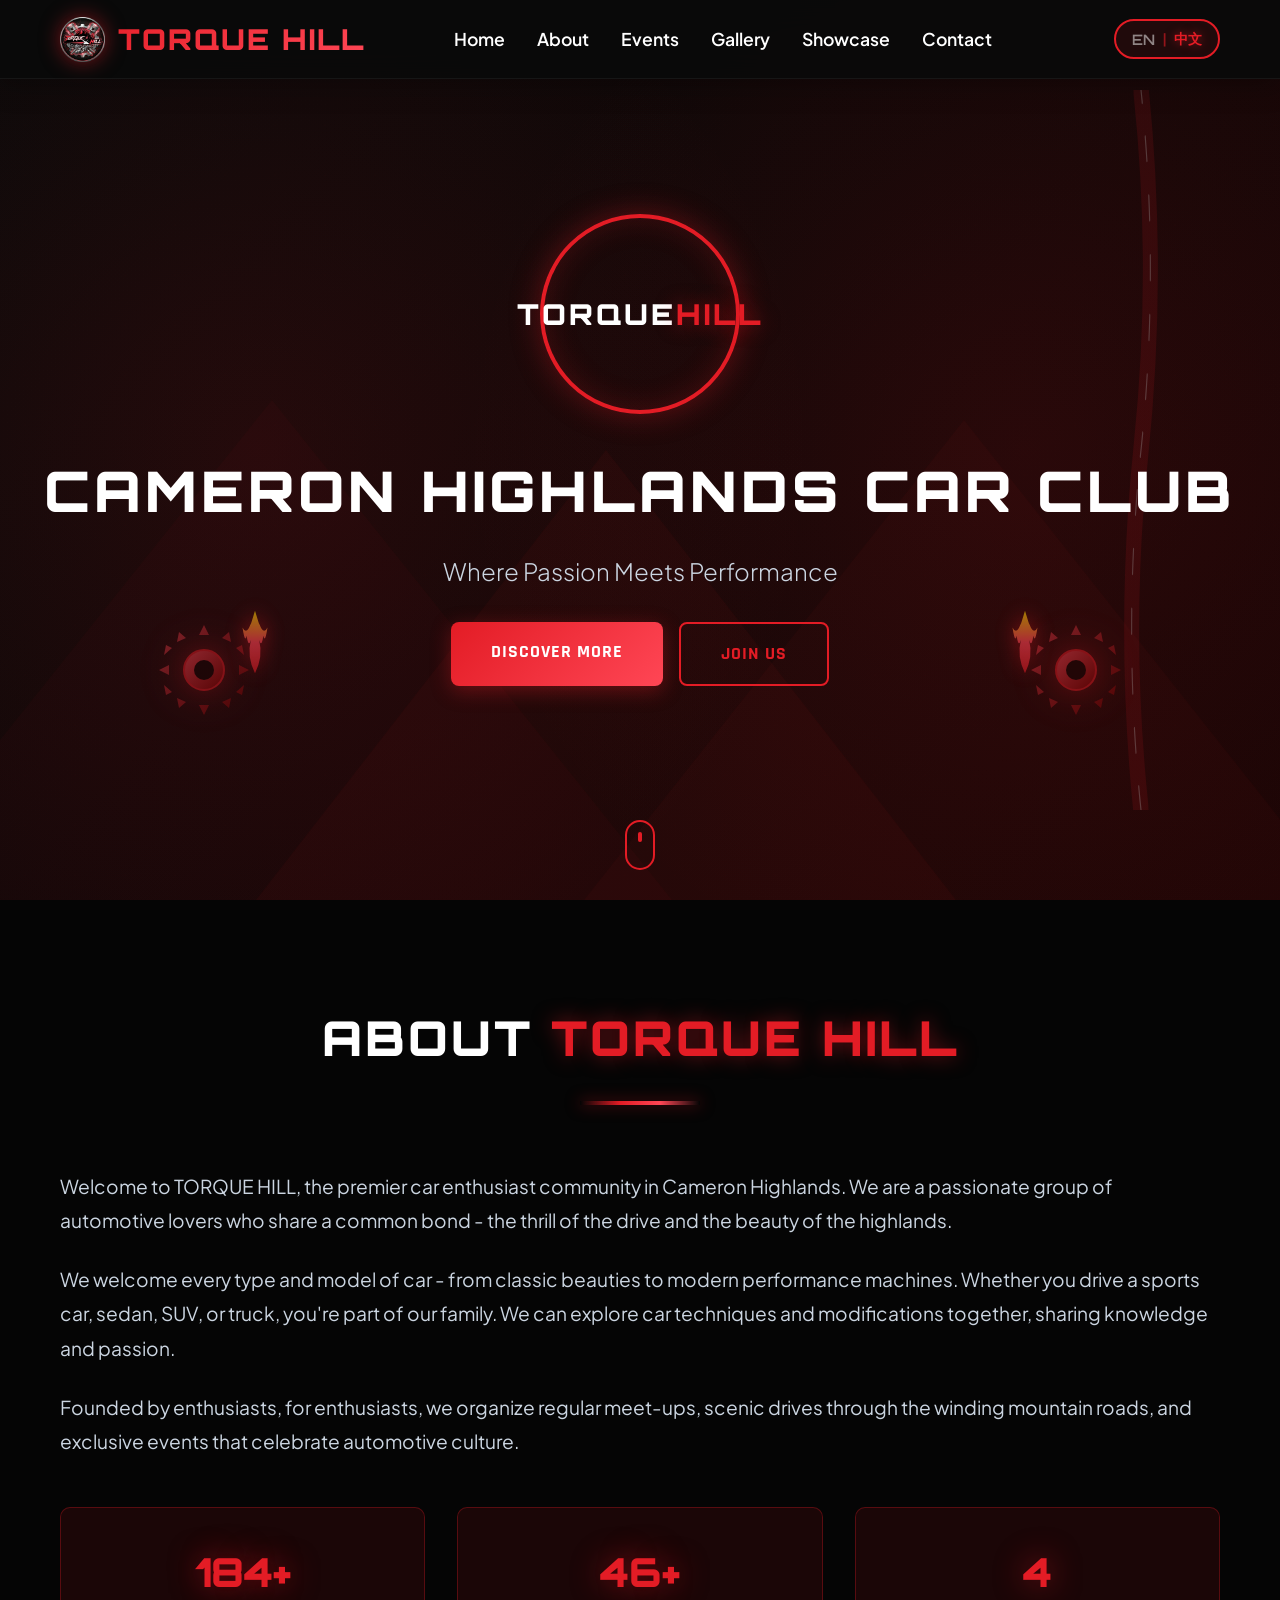
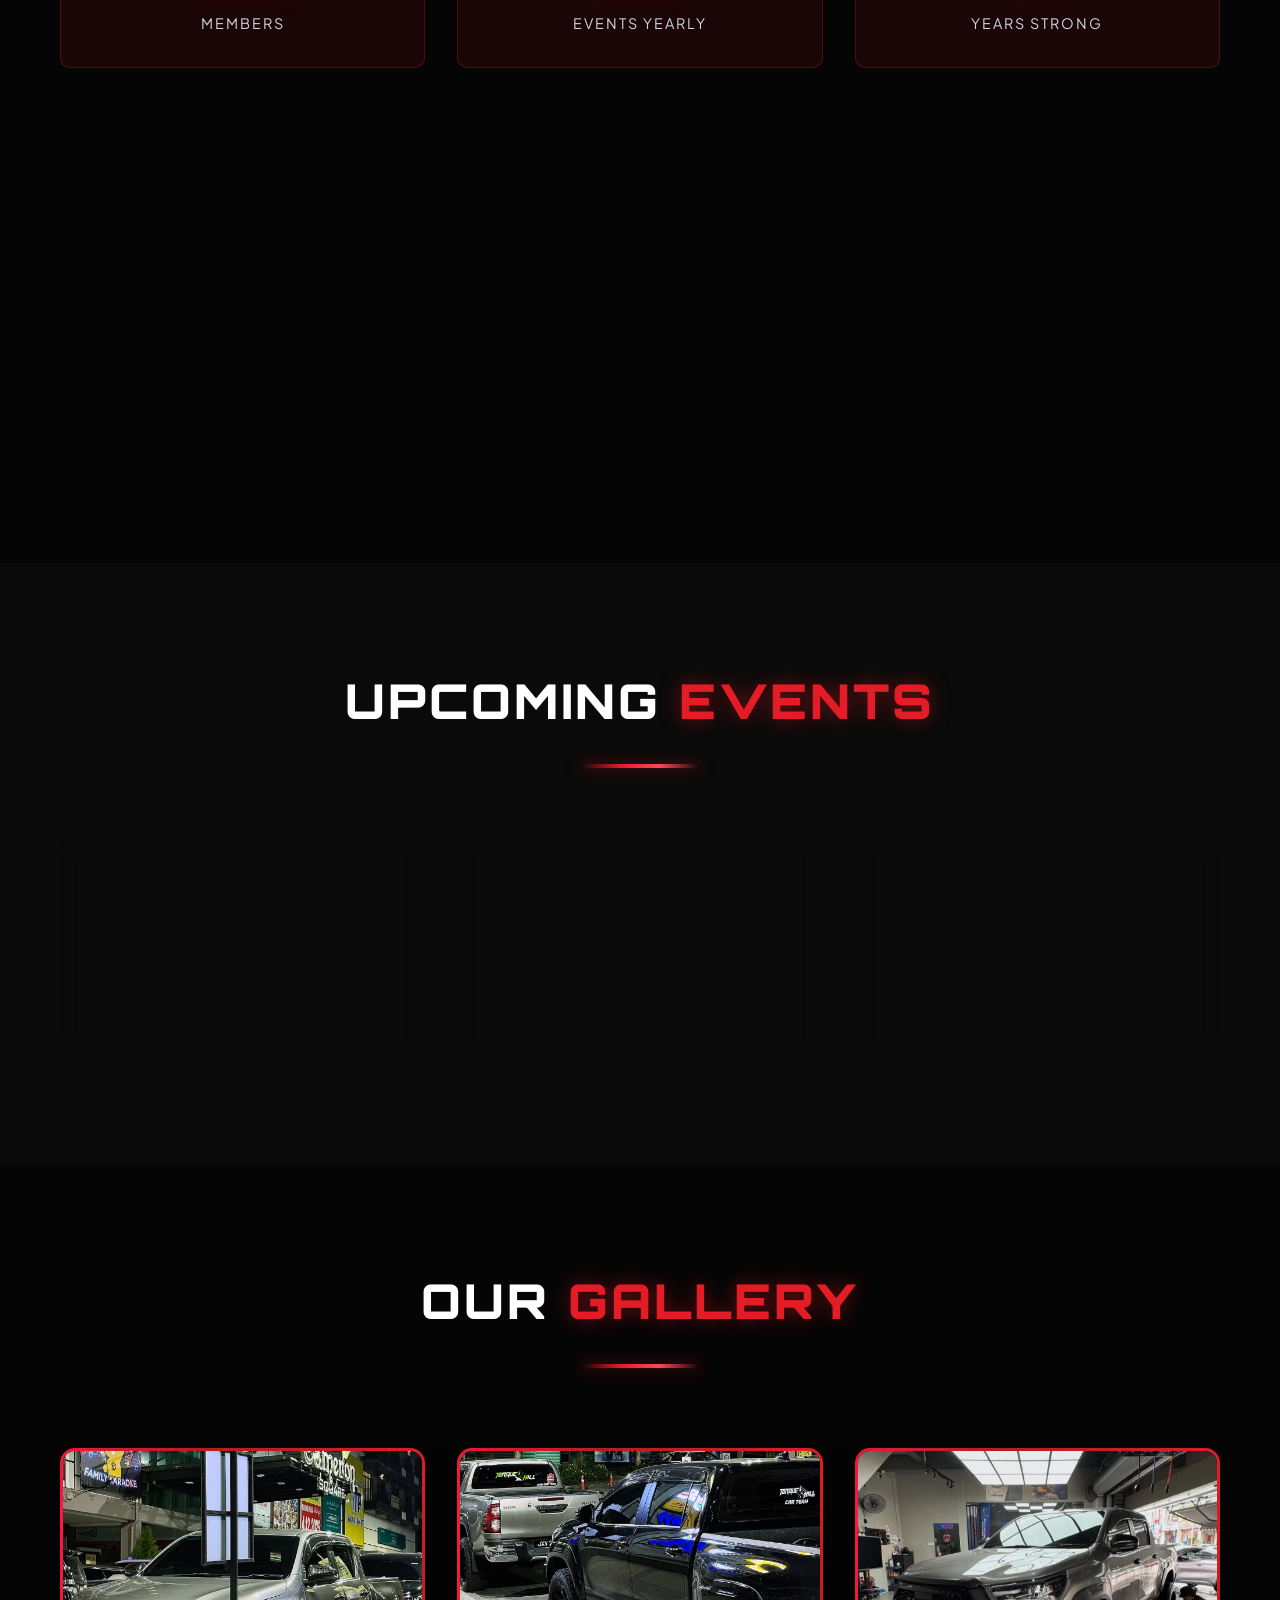
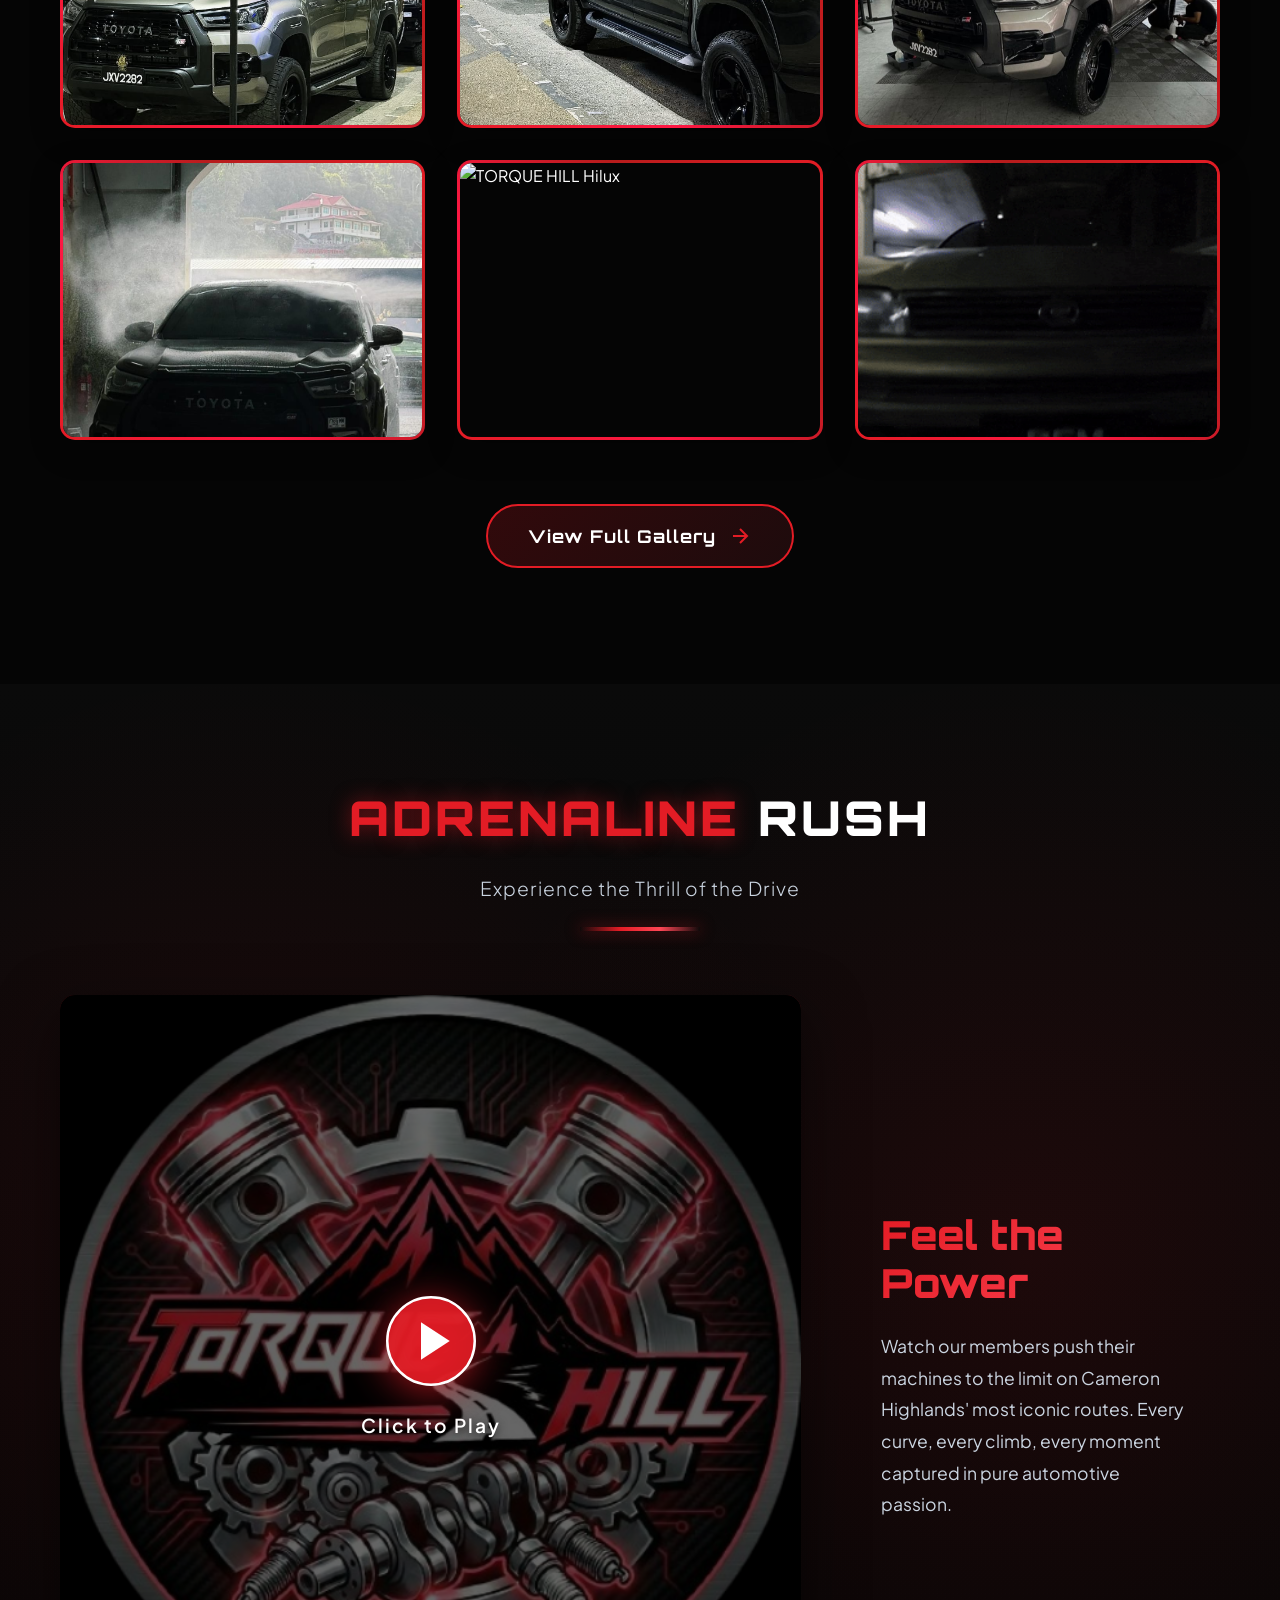
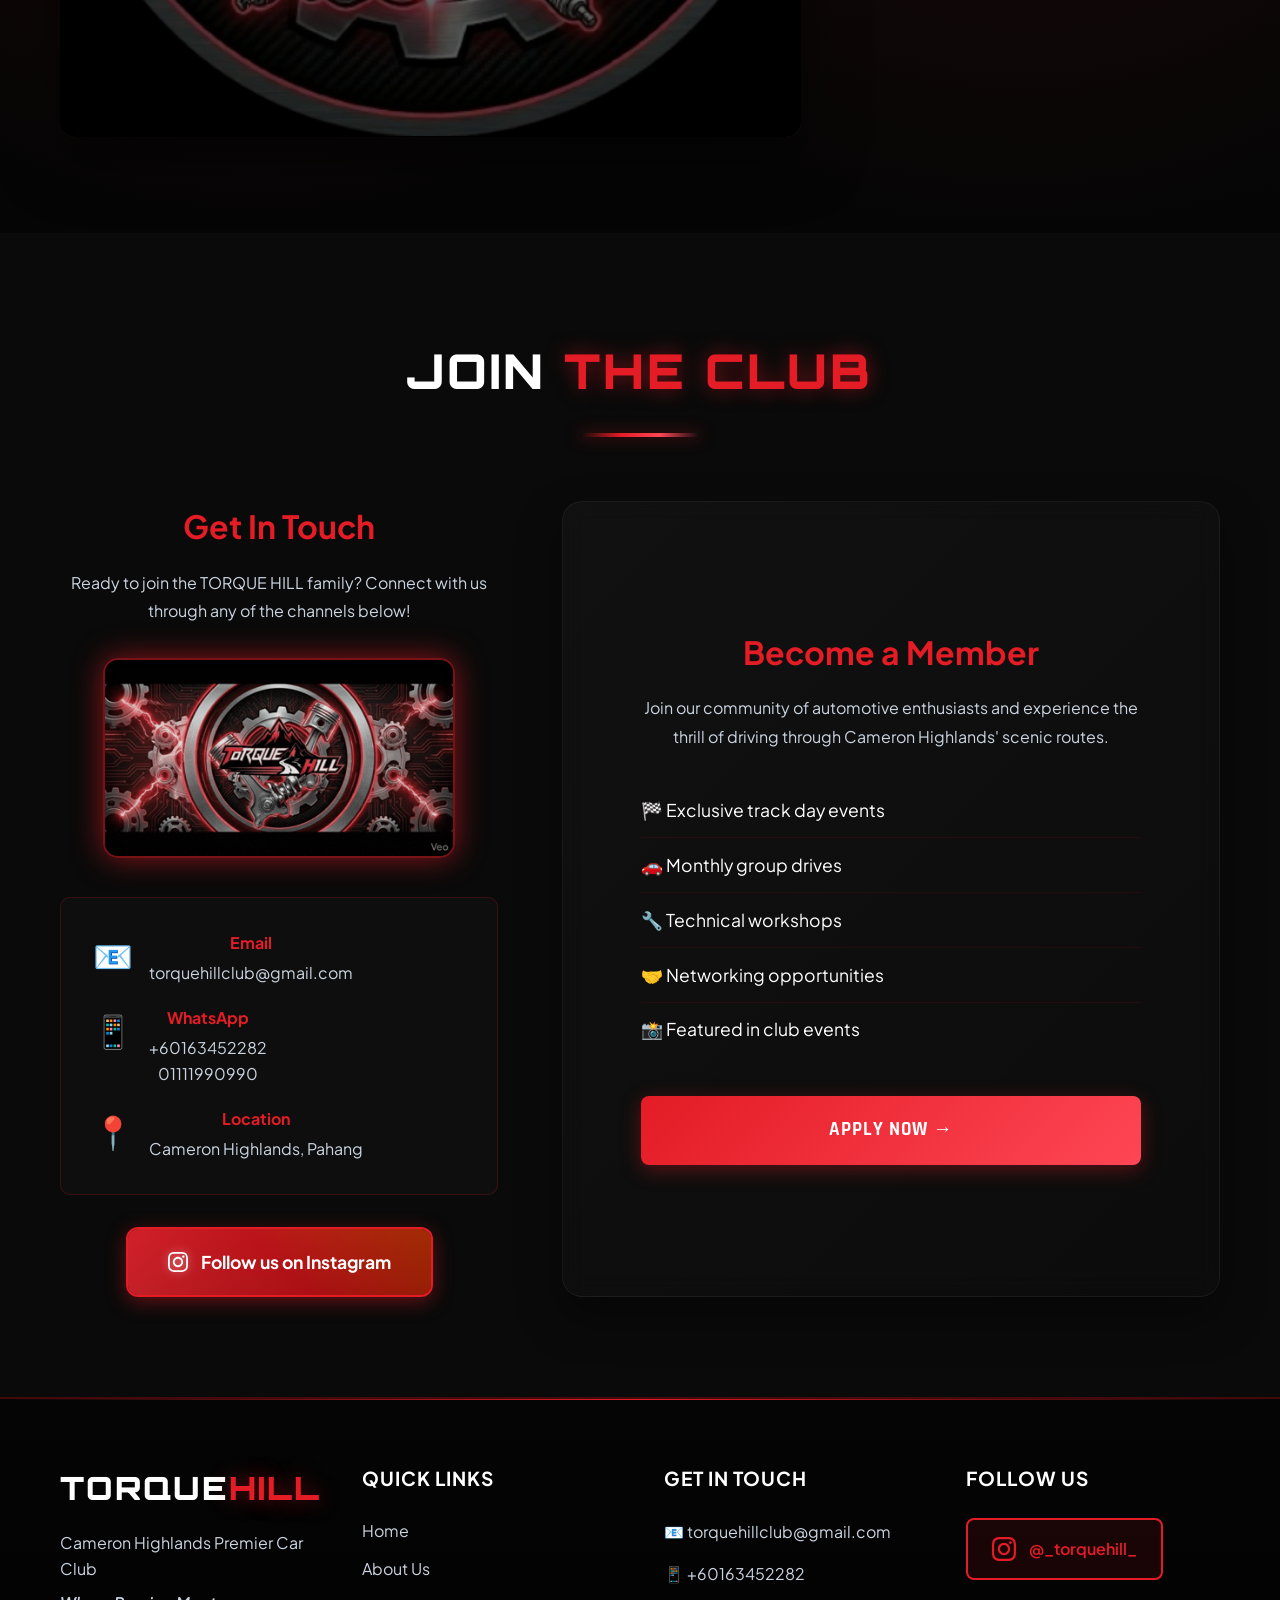
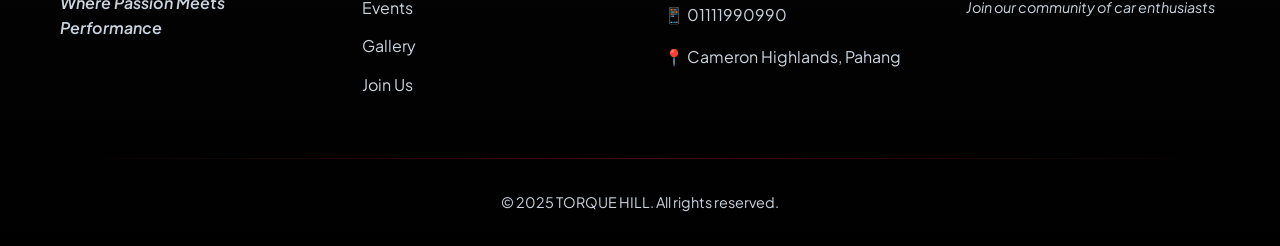
==== commit 47043e96: "Improve typography and modernize components with glassmorphism" ====
--- a/index.html
+++ b/index.html
@@ -24,7 +24,7 @@
     <link rel="stylesheet" href="styles.css">
     <link rel="preconnect" href="https://fonts.googleapis.com">
     <link rel="preconnect" href="https://fonts.gstatic.com" crossorigin>
-    <link href="https://fonts.googleapis.com/css2?family=Orbitron:wght@400;700;900&family=Rajdhani:wght@300;400;600;700&display=swap" rel="stylesheet">
+    <link href="https://fonts.googleapis.com/css2?family=Orbitron:wght@400;700;900&family=Plus+Jakarta+Sans:wght@300;400;500;600;700;800&family=Rajdhani:wght@300;400;600;700&display=swap" rel="stylesheet">
 </head>
 <body>
     <!-- Navigation -->
--- a/styles.css
+++ b/styles.css
@@ -11,8 +11,11 @@
     --dark-bg: #0a0a0a;
     --darker-bg: #050505;
     --light-text: #ffffff;
-    --gray-text: #b0b0b0;
-    --accent-glow: rgba(227, 28, 37, 0.5);
+    --gray-text: #cbd5e1;
+    --accent-glow: rgba(227, 28, 37, 0.35);
+    --font-heading: 'Orbitron', sans-serif;
+    --font-body: 'Plus Jakarta Sans', -apple-system, BlinkMacSystemFont, "Segoe UI", Roboto, Helvetica, Arial, sans-serif;
+    --font-accent: 'Rajdhani', sans-serif;
 }
 
 html {
@@ -23,7 +26,7 @@
 }
 
 body {
-    font-family: 'Rajdhani', sans-serif;
+    font-family: var(--font-body);
     background-color: var(--dark-bg);
     color: var(--light-text);
     line-height: 1.6;
@@ -44,14 +47,15 @@
 /* Navigation */
 .navbar {
     position: fixed;
-    -webkit-backdrop-filter: blur(10px);
     top: 0;
     width: 100%;
-    background: rgba(10, 10, 10, 0.95);
-    backdrop-filter: blur(10px);
+    background: rgba(10, 10, 10, 0.75);
+    backdrop-filter: blur(15px);
+    -webkit-backdrop-filter: blur(15px);
     z-index: 1000;
     padding: 1rem 0;
-    border-bottom: 1px solid rgba(227, 28, 37, 0.2);
+    border-bottom: 1px solid rgba(255, 255, 255, 0.05);
+    box-shadow: 0 4px 30px rgba(0, 0, 0, 0.3);
 }
 
 .navbar .container {
@@ -742,10 +746,12 @@
 }
 
 .feature-card {
-    background: rgba(255, 255, 255, 0.02);
-    border: 1px solid rgba(227, 28, 37, 0.2);
+    background: linear-gradient(135deg, rgba(255, 255, 255, 0.03) 0%, rgba(255, 255, 255, 0.01) 100%);
+    backdrop-filter: blur(12px);
+    -webkit-backdrop-filter: blur(12px);
+    border: 1px solid rgba(255, 255, 255, 0.05);
     padding: 2.5rem;
-    border-radius: 15px;
+    border-radius: 20px;
     transition: all 0.4s cubic-bezier(0.4, 0, 0.2, 1);
     position: relative;
     overflow: hidden;
@@ -758,7 +764,7 @@
     right: -50%;
     width: 200%;
     height: 200%;
-    background: radial-gradient(circle, rgba(227, 28, 37, 0.1) 0%, transparent 70%);
+    background: radial-gradient(circle, rgba(227, 28, 37, 0.15) 0%, transparent 70%);
     opacity: 0;
     transition: opacity 0.4s ease;
 }
@@ -769,9 +775,9 @@
 
 .feature-card:hover {
     transform: translateY(-10px) scale(1.02);
-    border-color: var(--primary-color);
-    box-shadow: 0 15px 50px var(--accent-glow);
-    background: rgba(255, 255, 255, 0.05);
+    border-color: rgba(227, 28, 37, 0.4);
+    box-shadow: 0 20px 45px rgba(0, 0, 0, 0.5), 0 0 30px rgba(227, 28, 37, 0.2);
+    background: linear-gradient(135deg, rgba(255, 255, 255, 0.06) 0%, rgba(255, 255, 255, 0.02) 100%);
 }
 
 .feature-icon {
@@ -798,9 +804,11 @@
 }
 
 .event-card {
-    background: rgba(255, 255, 255, 0.02);
-    border: 1px solid rgba(227, 28, 37, 0.2);
-    border-radius: 15px;
+    background: linear-gradient(135deg, rgba(255, 255, 255, 0.03) 0%, rgba(255, 255, 255, 0.01) 100%);
+    backdrop-filter: blur(12px);
+    -webkit-backdrop-filter: blur(12px);
+    border: 1px solid rgba(255, 255, 255, 0.05);
+    border-radius: 20px;
     padding: 2rem;
     display: flex;
     gap: 1.5rem;
@@ -826,9 +834,9 @@
 
 .event-card:hover {
     transform: translateY(-10px);
-    border-color: var(--primary-color);
-    box-shadow: 0 15px 50px var(--accent-glow);
-    background: rgba(255, 255, 255, 0.05);
+    border-color: rgba(227, 28, 37, 0.4);
+    box-shadow: 0 20px 45px rgba(0, 0, 0, 0.5), 0 0 30px rgba(227, 28, 37, 0.2);
+    background: linear-gradient(135deg, rgba(255, 255, 255, 0.06) 0%, rgba(255, 255, 255, 0.02) 100%);
 }
 
 .event-date {
@@ -2208,13 +2216,16 @@
 }
 
 .join-form-section {
-    background: rgba(255, 255, 255, 0.02);
-    border: 1px solid rgba(227, 28, 37, 0.3);
+    background: linear-gradient(135deg, rgba(255, 255, 255, 0.03) 0%, rgba(255, 255, 255, 0.01) 100%);
+    backdrop-filter: blur(12px);
+    -webkit-backdrop-filter: blur(12px);
+    border: 1px solid rgba(255, 255, 255, 0.05);
     padding: 3rem;
-    border-radius: 15px;
+    border-radius: 20px;
     display: flex;
     align-items: center;
     justify-content: center;
+    box-shadow: 0 20px 45px rgba(0, 0, 0, 0.4);
 }
 
 .join-content {
@@ -2262,12 +2273,12 @@
 .form-group textarea {
     width: 100%;
     padding: 1rem;
-    background: rgba(255, 255, 255, 0.05);
-    border: 1px solid rgba(227, 28, 37, 0.3);
-    border-radius: 5px;
+    background: rgba(255, 255, 255, 0.03);
+    border: 1px solid rgba(255, 255, 255, 0.1);
+    border-radius: 10px;
     color: var(--light-text);
     font-size: 1rem;
-    font-family: 'Rajdhani', sans-serif;
+    font-family: var(--font-body);
     transition: all 0.3s ease;
 }
 
@@ -2275,7 +2286,8 @@
 .form-group textarea:focus {
     outline: none;
     border-color: var(--primary-color);
-    box-shadow: 0 0 20px var(--accent-glow);
+    box-shadow: 0 0 20px rgba(227, 28, 37, 0.2);
+    background: rgba(255, 255, 255, 0.05);
 }
 
 .form-group textarea {
